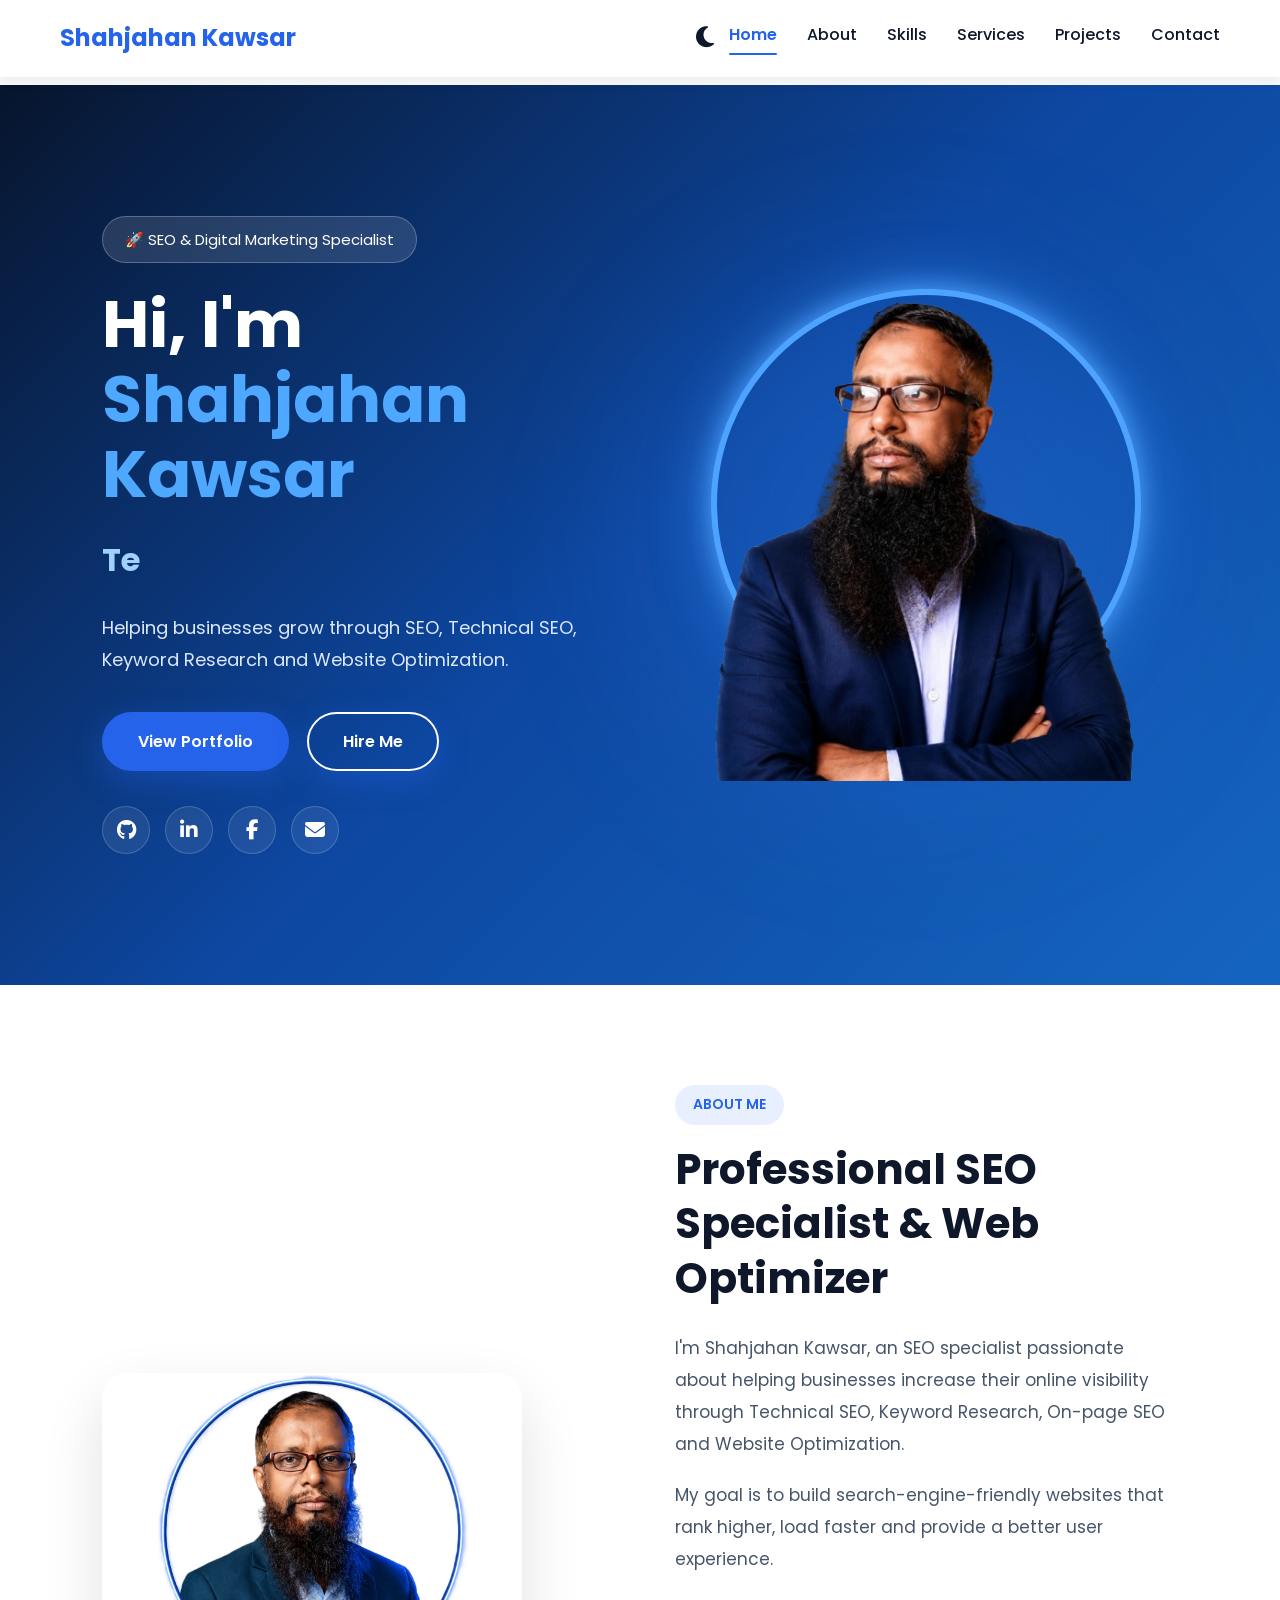
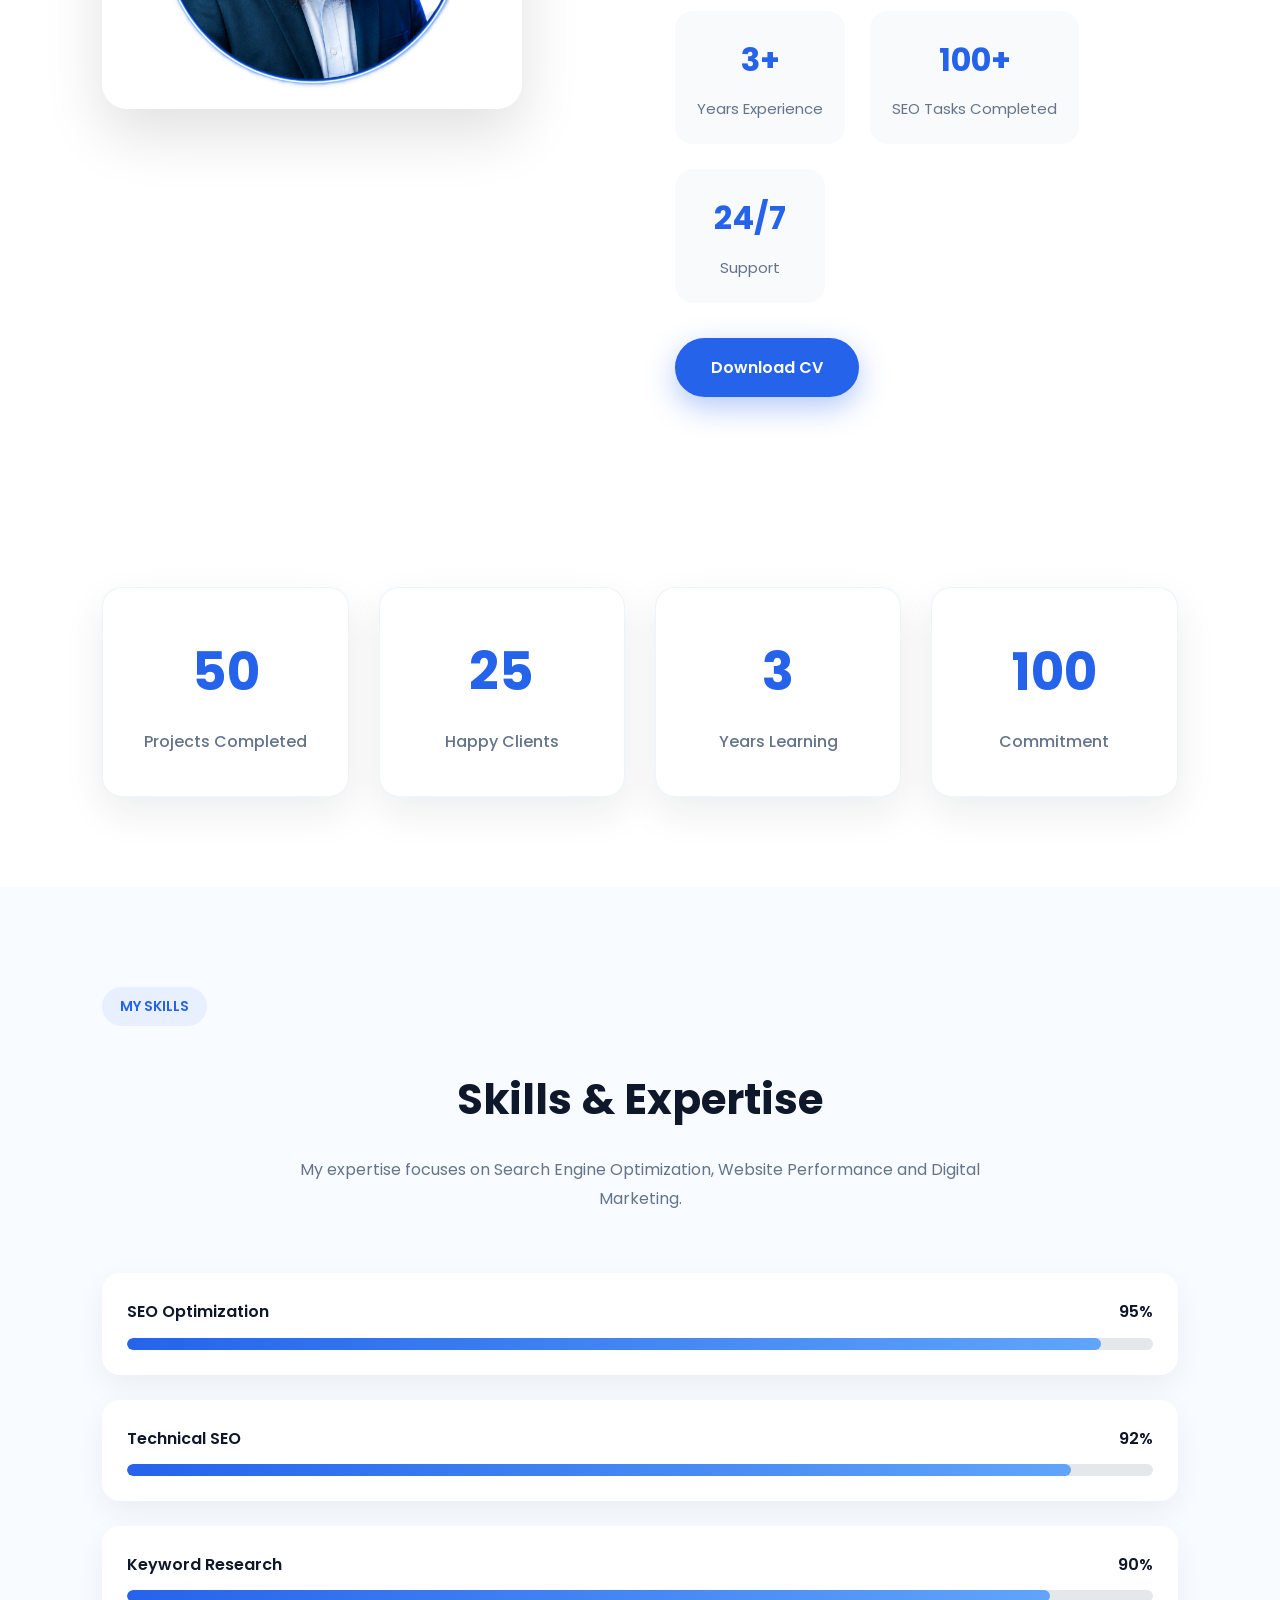
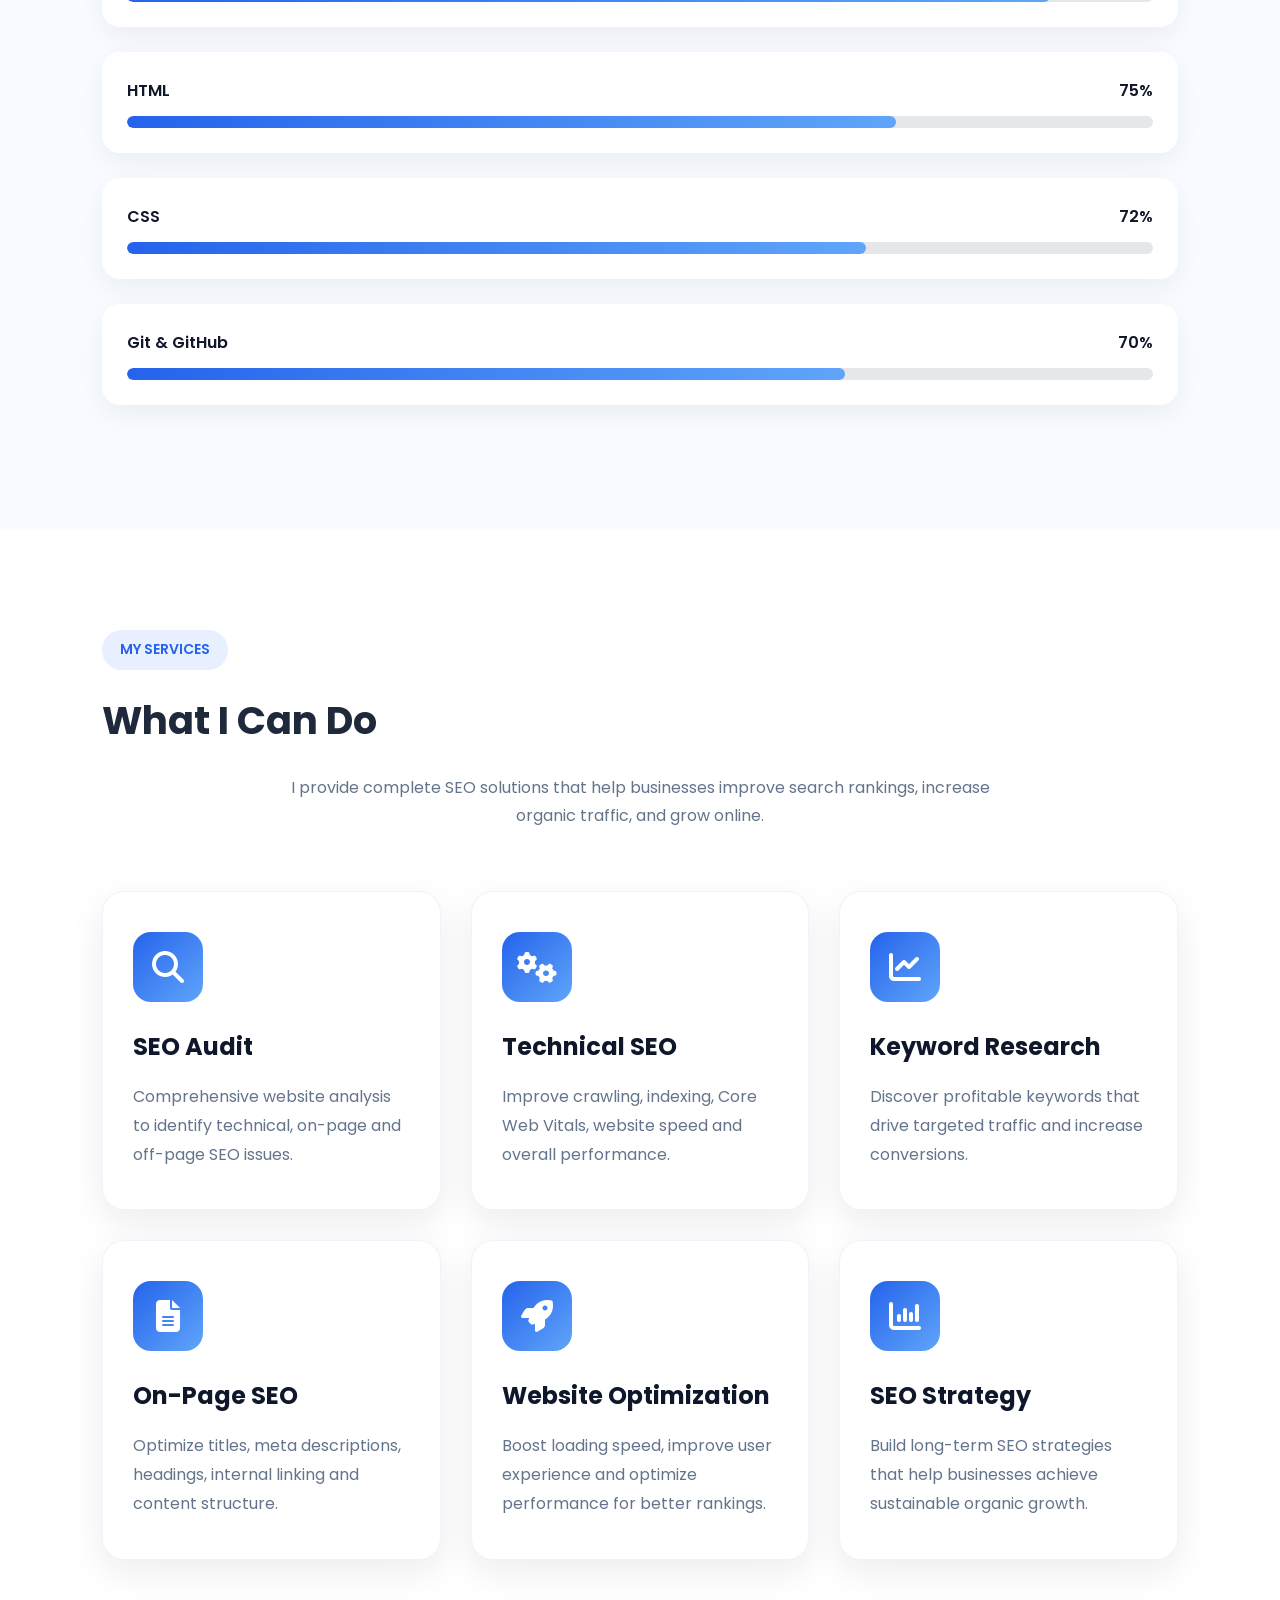
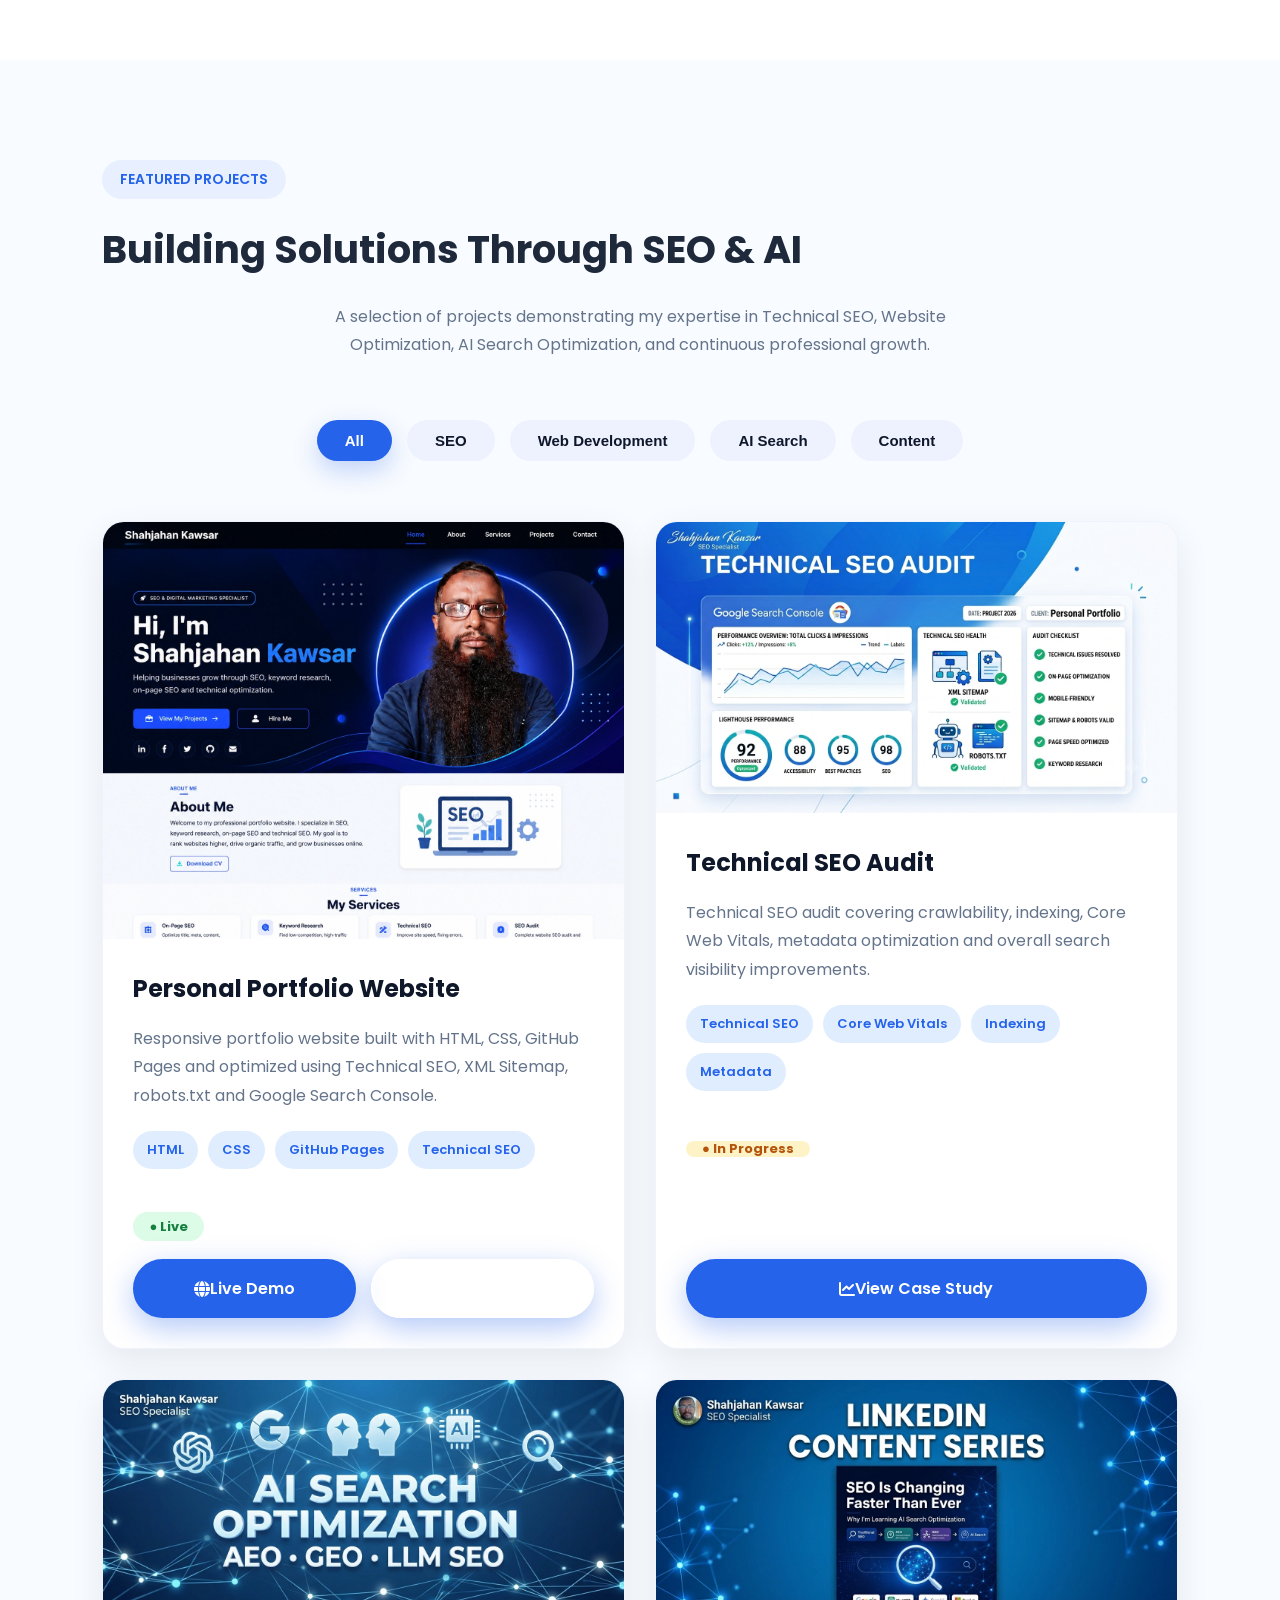
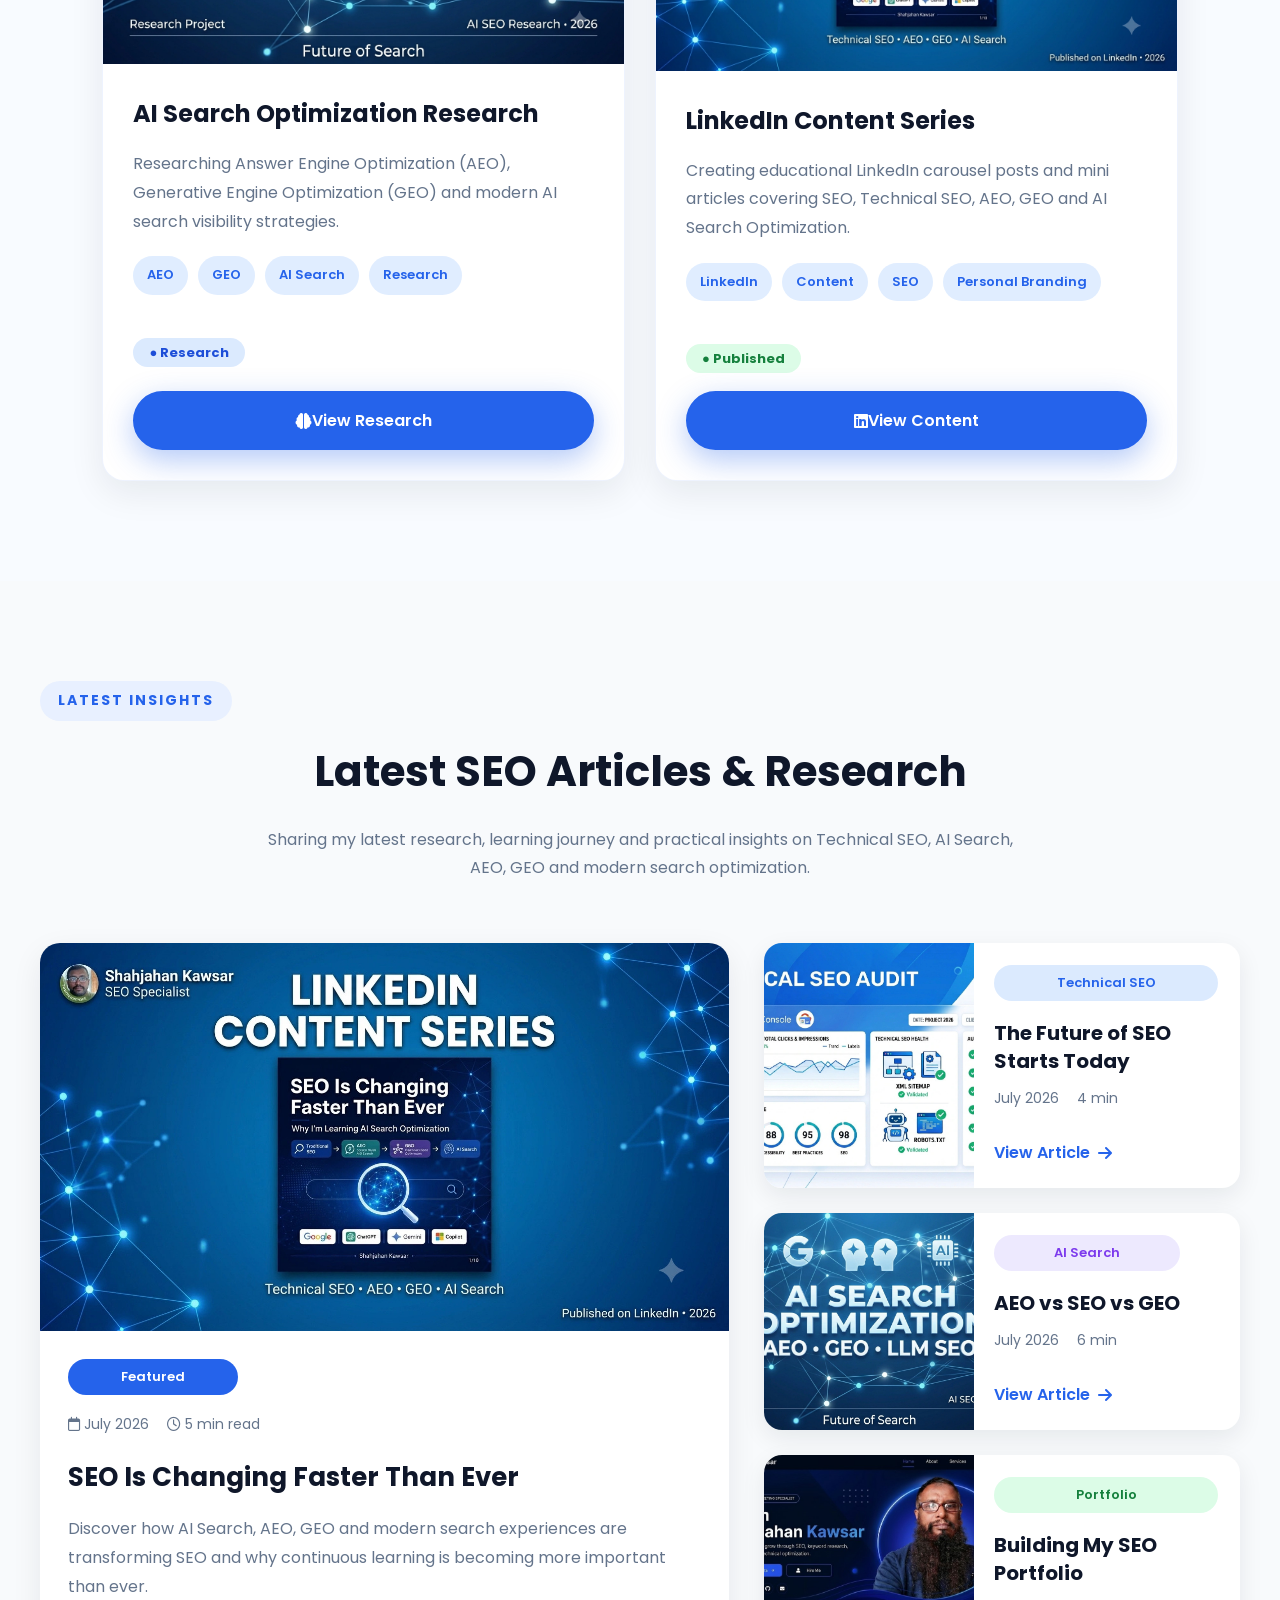
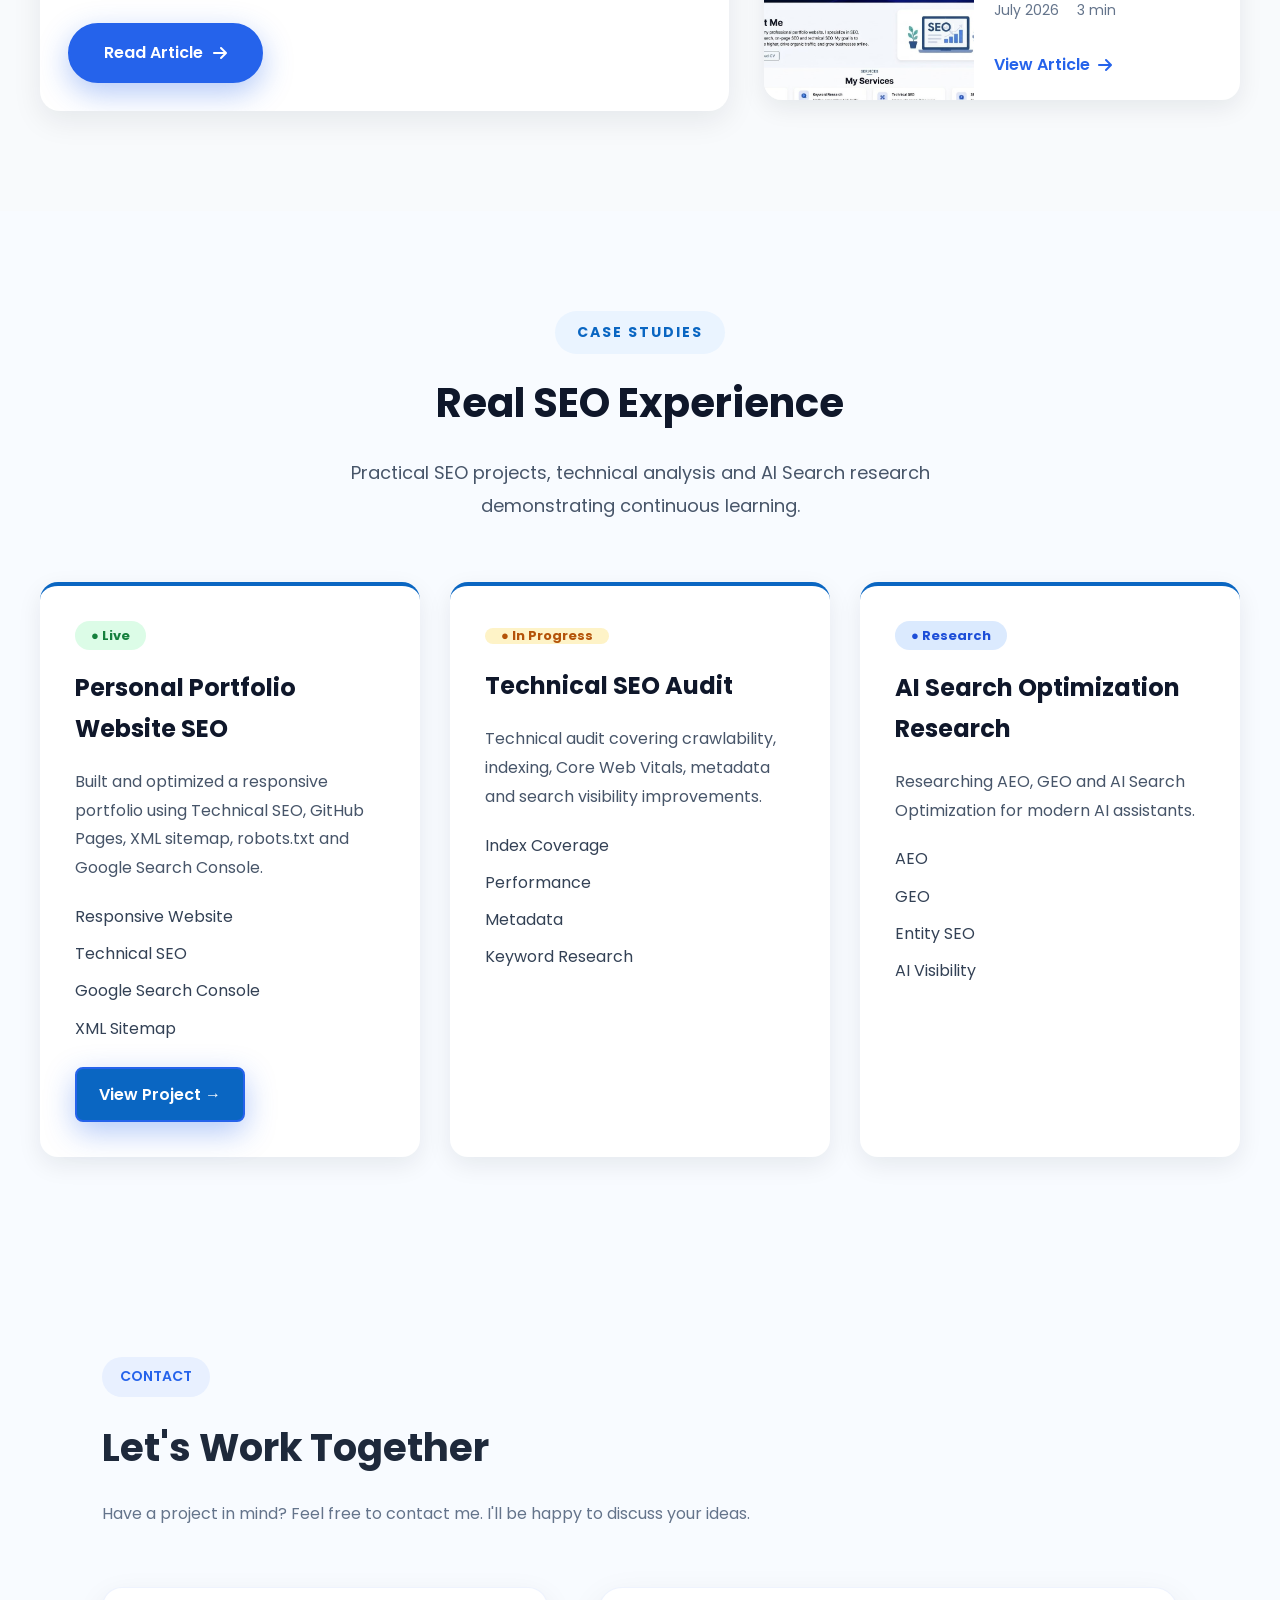
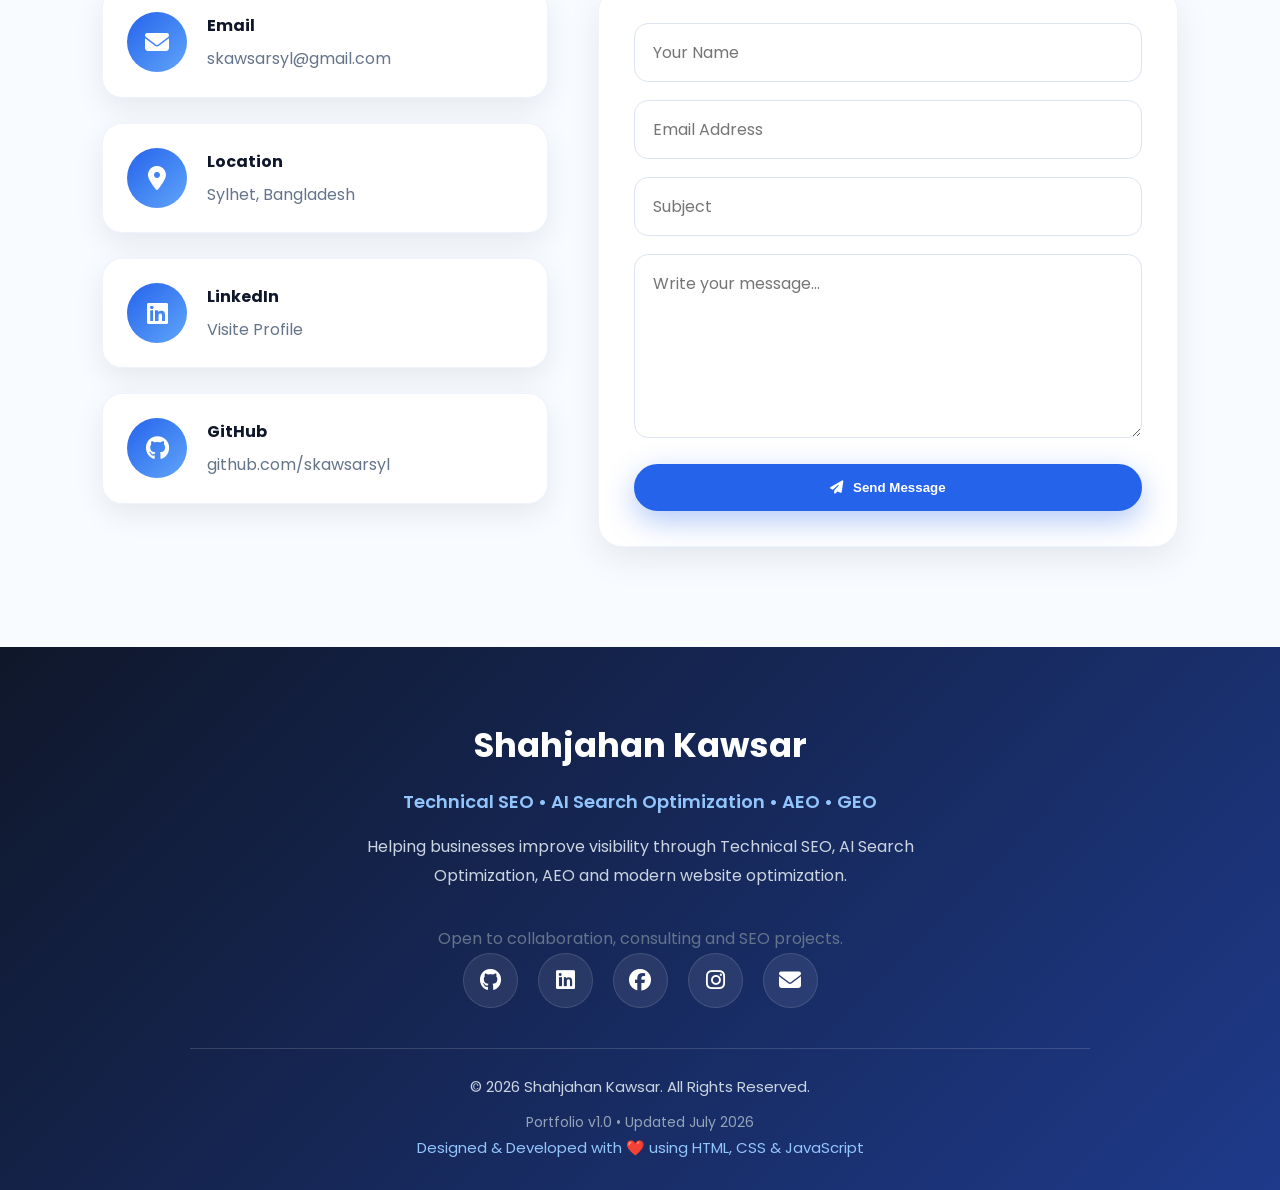
==== index.html @ b6506454 "Add ContactPoint to Organization Schema" ====
<!DOCTYPE html>
<html lang="en">

<head>

    <meta charset="UTF-8">

    <meta name="viewport" content="width=device-width, initial-scale=1.0">

    <title>Shahjahan Kawsar | SEO & Digital Marketing Specialist</title>

    <meta name="description"
         content="Official portfolio of Shahjahan Kawsar, Technical SEO & AI Search Optimization Specialist. Explore projects, SEO research, AEO, GEO, AI Search and digital marketing insights.">

    <meta name="keywords"
         content="Shahjahan Kawsar, Technical SEO, AI Search, AEO, GEO, LLM SEO, Website Optimization, Digital Marketing, SEO Portfolio">

    <meta name="author"
            content="Shahjahan Kawsar">

    <meta name="robots"
            content="index, follow">

    <meta name="language"
            content="English">

    <meta name="theme-color"
            content="#2563eb">

    <link rel="canonical"
          href="https://skawsarsyl.github.io/my-project/">

    <meta property="og:type"
           content="website">

    <meta property="og:url"
           content="https://skawsarsyl.github.io/my-project/">

    <meta property="og:title"
           content="Shahjahan Kawsar | Technical SEO & AI Search Optimization">

    <meta property="og:description"
          content="Technical SEO, AI Search Optimization, AEO, GEO and SEO Research Portfolio.">

    <meta property="og:image"
          content="https://skawsarsyl.github.io/my-project/images/og-image.jpg">

    <meta name="twitter:card"
          content="summary_large_image">

    <meta name="twitter:title"
          content="Shahjahan Kawsar | Technical SEO">

    <meta name="twitter:description"
          content="Technical SEO, AI Search Optimization, AEO and GEO Portfolio">

    <meta name="twitter:image"
          content="https://skawsarsyl.github.io/my-project/images/og-image.jpg">

    <link rel="stylesheet" href="style.css">

    <link rel="stylesheet"
     href=" https://cdnjs.cloudflare.com/ajax/libs/font-awesome/6.7.2/css/all.min.css">

    <!-- ===============================
      Person Schema
================================ -->
    <script type="application/ld+json">
      {
        "@context":"https://schema.org",
        "@type":"Person",
        "@id":"https://skawsarsyl.github.io/my-project/#person",
        "name": "Shahjahan Kawsar",
        "url": "https://skawsarsyl.github.io/my-project/",
        "image":{
        "@id":"https://skawsarsyl.github.io/my-project/#primaryimage"
},
        "jobTitle": "Technical SEO Specialist",
        "description": "Technical SEO Specialist helping businesses improve visibility through Technical SEO, AI Search Optimization, AEO, GEO and modern website optimization.",
        "email": "mailto:skawsarsyl@gmail.com",
        "sameAs": [
          "https://www.linkedin.com/in/shahjahan-kawsar",
          "https://github.com/skawsarsyl",
          "https://www.facebook.com/shahjahan.kawsar",
          "https://www.instagram.com/sajkawsar/"
        ],
        "knowsAbout": [
          "Technical SEO",
          "AI Search Optimization",
          "Answer Engine Optimization",
          "Generative Engine Optimization",
          "Website Optimization",
          "Search Engine Optimization",
          "Digital Marketing",
          "Schema Markup",
          "Core Web Vitals",
          "Google Search Console"
        ],

        "worksFor": {
        "@id": "https://skawsarsyl.github.io/my-project/#organization"
},
         "mainEntityOfPage":{
         "@id":"https://skawsarsyl.github.io/my-project/#profilepage"
}

}
</script>
<!-- ===============================
     Website Schema
================================ -->

<script type="application/ld+json">
{
        "@context":"https://schema.org",
        "@type":"WebSite",
        "@id":"https://skawsarsyl.github.io/my-project/#website",

        "name":"Shahjahan Kawsar",

        "alternateName":"Shahjahan Kawsar Portfolio",

        "url":"https://skawsarsyl.github.io/my-project/",

        "description":"Personal portfolio of Shahjahan Kawsar, Technical SEO Specialist sharing projects, SEO research, AI Search Optimization, AEO, GEO and Technical SEO insights.",

        "inLanguage":"en",

        "publisher":{
        "@id":"https://skawsarsyl.github.io/my-project/#organization"

  }
}
</script>
<!-- =====================================
     Organization Schema
===================================== -->

    <script type="application/ld+json">
{
        "@context":"https://schema.org",
        "@type":"Organization",

        "@id":"https://skawsarsyl.github.io/my-project/#organization",

        "name":"Shahjahan Kawsar",

        "url":"https://skawsarsyl.github.io/my-project/",
        "mainEntityOfPage":{
        "@id":"https://skawsarsyl.github.io/my-project/#webpage"
},

        "logo":{
        "@type":"ImageObject",
        "url":"https://skawsarsyl.github.io/my-project/images/og-image.jpg"
  },

        "image":{
        "@id":"https://skawsarsyl.github.io/my-project/#primaryimage"
},

        "description":"Technical SEO Specialist helping businesses improve visibility through Technical SEO, AI Search Optimization, AEO, GEO and modern website optimization.",

        "founder":{
        "@id":"https://skawsarsyl.github.io/my-project/#person"
},

        "email":"mailto:skawsarsyl@gmail.com",
        "contactPoint":[
      {
        "@type":"ContactPoint",

        "contactType":"Customer Support",

        "email":"skawsarsyl@gmail.com",

        "url":"https://skawsarsyl.github.io/my-project/#contact",

       "availableLanguage":[
            "English",
            "Bengali"
  ]
}
],

        "sameAs":[
               "https://www.linkedin.com/in/shahjahan-kawsar",
               "https://github.com/skawsarsyl",
               "https://www.facebook.com/shahjahan.kawsar",
               "https://www.instagram.com/sajkawsar/"
  ]
}
</script>

<!-- =====================================
     WebPage Schema
===================================== -->

<script type="application/ld+json">
{
        "@context":"https://schema.org",
        "@type":"WebPage",

        "@id":"https://skawsarsyl.github.io/my-project/#webpage",

        "url":"https://skawsarsyl.github.io/my-project/",

        "name":"Shahjahan Kawsar | Technical SEO Specialist",

        "headline":"Technical SEO Specialist | AI Search, AEO & GEO",

        "description":"Portfolio of Shahjahan Kawsar featuring Technical SEO projects, AI Search Optimization, AEO, GEO, SEO research and modern website optimization.",

        "isPartOf":{
        "@id":"https://skawsarsyl.github.io/my-project/#website"
  },

        "about":{
        "@id":"https://skawsarsyl.github.io/my-project/#organization"
  },
        "mainEntity":{
        "@id":"https://skawsarsyl.github.io/my-project/#person"
 },
        "primaryImageOfPage":{
        "@id":"https://skawsarsyl.github.io/my-project/#primaryimage"
 },


        "inLanguage":"en",

        "datePublished":"2026-07-20T10:00:00+06:00",
        "dateModified":"2026-07-23T22:30:00+06:00"
}
</script>

<!-- =====================================
     ProfilePage Schema
===================================== -->

<script type="application/ld+json">
{
        "@context":"https://schema.org",
        "@type":"ProfilePage",

        "@id":"https://skawsarsyl.github.io/my-project/#profilepage",

        "url":"https://skawsarsyl.github.io/my-project/",

        "name":"Shahjahan Kawsar | Technical SEO Specialist",

        "description":"Official professional profile of Shahjahan Kawsar, Technical SEO Specialist focusing on AI Search Optimization, AEO, GEO and modern website optimization.",

        "dateModified":"2026-07-23T22:30:00+06:00",

        "isPartOf":{
        "@id":"https://skawsarsyl.github.io/my-project/#website"
  },

        "about":{
        "@id":"https://skawsarsyl.github.io/my-project/#person"
  },

        "primaryImageOfPage":{
        "@id":"https://skawsarsyl.github.io/my-project/#primaryimage"
  },

        "inLanguage":"en"
}
</script>

  <!-- =====================================
     BreadcrumbList Schema
===================================== -->
<script type="application/ld+json">
{
        "@context":"https://schema.org",
        "@type":"BreadcrumbList",

        "@id":"https://skawsarsyl.github.io/my-project/#breadcrumb",

        "itemListElement":[
    {
        "@type":"ListItem",
        "position":1,
        "name":"Home",
        "item":"https://skawsarsyl.github.io/my-project/"
    }
  ]
}
</script>

    <!-- =====================================
     ImageObject Schema
===================================== -->
<script type="application/ld+json">
{
        "@context":"https://schema.org",
        "@type":"ImageObject",

        "@id":"https://skawsarsyl.github.io/my-project/#primaryimage",

        "url":"https://skawsarsyl.github.io/my-project/images/og-image.jpg",

        "contentUrl":"https://skawsarsyl.github.io/my-project/images/og-image.jpg",

        "name":"Shahjahan Kawsar - Technical SEO Portfolio Cover",

        "caption":"Technical SEO, AI Search Optimization, AEO and GEO Portfolio",

        "description":"Official portfolio cover image of Shahjahan Kawsar, Technical SEO Specialist.",

        "encodingFormat":"image/jpg",

        "width":1200,
        "height":630,

        "creator":{
        "@id":"https://skawsarsyl.github.io/my-project/#organization"
  },

        "copyrightNotice":"© Shahjahan Kawsar",

         "license":"https://skawsarsyl.github.io/my-project/"
}
</script>

</head>

<body>

    <!-- ================= NAVBAR ================= -->

    <header>

        <div id="progress-bar"></div>

        <nav class="navbar">

            <div class="logo">
                Shahjahan Kawsar

            </div>

            <button class="theme-toggle" aria-label="Toggle Theme">
                 <i class="fa-solid fa-moon"></i>
            </button>

            <button class="menu-toggle" aria-label="Toggle Menu">
                  <i class="fa-solid fa-bars"></i>
            </button>

            <ul class="nav-links">

                <li><a href="#home">Home</a></li>

                <li><a href="#about">About</a></li>

                <li><a href="#skills">Skills</a></li>

                <li><a href="#services">Services</a></li>

                <li><a href="#projects">Projects</a></li>

                <li><a href="#contact">Contact</a></li>

            </ul>

        </nav>

    </header>

    <!-- ================= HERO ================= -->

    <section class="hero reveal" id="home">

    <div class="container hero-container">

        <!-- Left Side -->

        <div class="hero-content">

            <span class="hero-badge">
                🚀 SEO & Digital Marketing Specialist
            </span>

            <h1>
                Hi, I'm
                <span>Shahjahan Kawsar</span>
            </h1>

            <h2>
                <span id="typing-text"></span>
            </h2>

            <p>
                Helping businesses grow through SEO, Technical SEO,
                Keyword Research and Website Optimization.
            </p>

            <div class="hero-buttons">

                <a href="#projects" class="btn">
                    View Portfolio
                </a>

                <a href="#contact" class="btn btn-outline">
                    Hire Me
                </a>

            </div>

            <div class="hero-social">

            <a href="https://github.com/skawsarsyl" target="_blank" aria-label="GitHub">
                   <i class="fab fa-github"></i>
            </a>

                 <a href="https://www.linkedin.com/in/shahjahan-kawsar" target="_blank" aria-label="LinkedIn">
                 <i class="fab fa-linkedin-in"></i>
            </a>

            <a href="https://www.facebook.com/shahjahan.kawsar/" target="_blank" aria-label="Facebook">
              <i class="fab fa-facebook-f"></i>
            </a>

            <a href="mailto:skawsarsyl@gmail.com" aria-label="Email">
            <i class="fas fa-envelope"></i>
            </a>

       </div>

        </div>

        <!-- Right Side -->

        <div class="hero-image">

            <div class="hero-circle"></div>

            <img src="images/profile.png"
                 alt="Shahjahan Kawsar">

        </div>

    </div>

</section>


<!-- ================= ABOUT ================= -->

<section id="about" class="about reveal">

    <div class="about-image">
        <img src="images/about.webp" alt="About Shahjahan Kawsar">
    </div>

    <div class="about-content">

        <span class="section-tag">ABOUT ME</span>

        <h2>Professional SEO Specialist & Web Optimizer</h2>

        <p>
            I'm Shahjahan Kawsar, an SEO specialist passionate about helping
            businesses increase their online visibility through Technical SEO,
            Keyword Research, On-page SEO and Website Optimization.
        </p>

        <p>
            My goal is to build search-engine-friendly websites that rank
            higher, load faster and provide a better user experience.
        </p>

        <div class="about-info">

            <div class="info-box">
                <h3>3+</h3>
                <span>Years Experience</span>
            </div>

            <div class="info-box">
                <h3>100+</h3>
                <span>SEO Tasks Completed</span>
            </div>

            <div class="info-box">
                <h3>24/7</h3>
                <span>Support</span>
            </div>

        </div>

        <a href="resume/Shahjahan_Kawsar_Resume_ATS_v1.0.pdf"
          class="btn"
          download>
          Download CV
        </a>

    </div>

</section>

<!-- ================= STATS ================= -->

<section class="stats reveal">

    <div class="container stats-container">

        <div class="stat-box">
            <h2 class="counter" data-target="50">0</h2>
            <p>Projects Completed</p>
        </div>

        <div class="stat-box">
            <h2 class="counter" data-target="25">0</h2>
            <p>Happy Clients</p>
        </div>

        <div class="stat-box">
            <h2 class="counter" data-target="3">0</h2>
            <p>Years Learning</p>
        </div>

        <div class="stat-box">
            <h2 class="counter" data-target="100">0</h2>
            <p>Commitment</p>
        </div>

    </div>

</section>

<!-- ================= SKILLS ================= -->

<section id="skills" class="skills reveal">

    <div class="container">

        <span class="section-tag">
            MY SKILLS
        </span>

        <h2>
            Skills & Expertise
        </h2>

        <p class="section-text">
            My expertise focuses on Search Engine Optimization,
            Website Performance and Digital Marketing.
        </p>

        <div class="skill">

            <div class="skill-title">
                <span>SEO Optimization</span>
                <span>95%</span>
            </div>

            <div class="progress">
                <div class="progress-bar seo"></div>
            </div>

        </div>

        <div class="skill">

            <div class="skill-title">
                <span>Technical SEO</span>
                <span>92%</span>
            </div>

            <div class="progress">
                <div class="progress-bar technical"></div>
            </div>

        </div>

        <div class="skill">

            <div class="skill-title">
                <span>Keyword Research</span>
                <span>90%</span>
            </div>

            <div class="progress">
                <div class="progress-bar keyword"></div>
            </div>

        </div>

        <div class="skill">

            <div class="skill-title">
                <span>HTML</span>
                <span>75%</span>
            </div>

            <div class="progress">
                <div class="progress-bar html"></div>
            </div>

        </div>

        <div class="skill">

            <div class="skill-title">
                <span>CSS</span>
                <span>72%</span>
            </div>

            <div class="progress">
                <div class="progress-bar css"></div>
            </div>

        </div>

        <div class="skill">

            <div class="skill-title">
                <span>Git & GitHub</span>
                <span>70%</span>
            </div>

            <div class="progress">
                <div class="progress-bar git"></div>
            </div>

        </div>

    </div>

</section>

<!-- ================= SERVICES ================= -->

<section class="services reveal" id="services">

    <div class="container">

        <span class="section-tag">MY SERVICES</span>

        <h2>What I Can Do</h2>

        <p class="section-text">
            I provide complete SEO solutions that help businesses improve
            search rankings, increase organic traffic, and grow online.
        </p>

        <div class="services-grid">

            <!-- Card 1 -->
            <div class="service-card">

                <div class="service-icon">
                   <i class="fa-solid fa-magnifying-glass"></i>
                </div>

                <h3>SEO Audit</h3>

                <p>
                    Comprehensive website analysis to identify technical,
                    on-page and off-page SEO issues.
                </p>

            </div>

            <!-- Card 2 -->

            <div class="service-card">

                <div class="service-icon">
                   <i class="fa-solid fa-gears"></i>
                </div>

                <h3>Technical SEO</h3>

                <p>
                    Improve crawling, indexing, Core Web Vitals,
                    website speed and overall performance.
                </p>

            </div>

            <!-- Card 3 -->

            <div class="service-card">

                <div class="service-icon">
                    <i class="fa-solid fa-chart-line"></i>
                </div>

                <h3>Keyword Research</h3>

                <p>
                    Discover profitable keywords that drive targeted
                    traffic and increase conversions.
                </p>

            </div>

            <!-- Card 4 -->

            <div class="service-card">

                <div class="service-icon">
                    <i class="fa-solid fa-file-lines"></i>
                </div>

                <h3>On-Page SEO</h3>

                <p>
                    Optimize titles, meta descriptions, headings,
                    internal linking and content structure.
                </p>

            </div>

            <!-- Card 5 -->

            <div class="service-card">

                <div class="service-icon">
                    <i class="fa-solid fa-rocket"></i>
                </div>

                <h3>Website Optimization</h3>

                <p>
                    Boost loading speed, improve user experience and
                    optimize performance for better rankings.
                </p>

            </div>

            <!-- Card 6 -->

            <div class="service-card">

                <div class="service-icon">
                    <i class="fa-solid fa-chart-column"></i>
                </div>

                <h3>SEO Strategy</h3>

                <p>
                    Build long-term SEO strategies that help businesses
                    achieve sustainable organic growth.
                </p>

            </div>

        </div>

    </div>

</section>

<!-- ================= PROJECTS ================= -->

<section class="projects reveal" id="projects">

    <div class="container">

        <span class="section-tag">FEATURED PROJECTS</span>

        <h2>Building Solutions Through SEO & AI</h2>

        <p class="section-text">
            A selection of projects demonstrating my expertise in Technical SEO,
            Website Optimization, AI Search Optimization, and continuous
            professional growth.
        </p>

        <!-- Project Filter -->

       <div class="project-filter">

    <button class="filter-btn active" data-filter="all">
        All
    </button>

    <button class="filter-btn" data-filter="seo">
        SEO
    </button>

    <button class="filter-btn" data-filter="web">
        Web Development
    </button>

    <button class="filter-btn" data-filter="ai">
        AI Search
    </button>

    <button class="filter-btn" data-filter="content">
        Content
    </button>

</div>

        <div class="projects-grid">

    <!-- ================= Project 1 ================= -->

    <article class="project-card" data-category="web">

        <div class="project-image">

            <img src="images/project-portfolio.webp"
                 alt="Personal Portfolio Website">

            <div class="project-overlay">

                <a href="https://skawsarsyl.github.io/my-project/"
                   target="_blank">

                    <i class="fa-solid fa-arrow-up-right-from-square"></i>
                    Live Preview

                </a>

            </div>

        </div>

        <div class="project-content">

            <h3>Personal Portfolio Website</h3>

            <p>
                Responsive portfolio website built with HTML, CSS, GitHub Pages
                and optimized using Technical SEO, XML Sitemap, robots.txt and
                Google Search Console.
            </p>

            <div class="project-tags">

                <span>HTML</span>
                <span>CSS</span>
                <span>GitHub Pages</span>
                <span>Technical SEO</span>

            </div>

            <div class="project-status">

                <span class="status live">● Live</span>

            </div>

            <div class="project-buttons">

                <a href="https://skawsarsyl.github.io/my-project/"
                   class="btn"
                   target="_blank">

                    <i class="fa-solid fa-globe"></i>
                    Live Demo

                </a>

                <a href="https://github.com/skawsarsyl/my-project"
                   class="btn btn-outline"
                   target="_blank">

                    <i class="fa-brands fa-github"></i>
                    Source Code

                </a>

            </div>

        </div>

    </article>


    <!-- ================= Project 2 ================= -->

    <article class="project-card" data-category="seo">

        <div class="project-image">

            <img src="images/project-seo-audit.webp"
                 alt="Technical SEO Audit">

        </div>

        <div class="project-content">

            <h3>Technical SEO Audit</h3>

            <p>
                Technical SEO audit covering crawlability, indexing,
                Core Web Vitals, metadata optimization and overall
                search visibility improvements.
            </p>

            <div class="project-tags">

                <span>Technical SEO</span>
                <span>Core Web Vitals</span>
                <span>Indexing</span>
                <span>Metadata</span>

            </div>

            <div class="project-status">

                <span class="status progress">● In Progress</span>

            </div>

            <div class="project-buttons">

                <a href="#case-studies"
                   class="btn">

                    <i class="fa-solid fa-chart-line"></i>
                    View Case Study

                </a>

            </div>

        </div>

    </article>


    <!-- ================= Project 3 ================= -->

    <article class="project-card" data-category="ai">

        <div class="project-image">

            <img src="images/project-ai-search.webp"
                 alt="AI Search Optimization">

        </div>

        <div class="project-content">

            <h3>AI Search Optimization Research</h3>

            <p>
                Researching Answer Engine Optimization (AEO),
                Generative Engine Optimization (GEO) and modern AI
                search visibility strategies.
            </p>

            <div class="project-tags">

                <span>AEO</span>
                <span>GEO</span>
                <span>AI Search</span>
                <span>Research</span>

            </div>

            <div class="project-status">

                <span class="status research">● Research</span>

            </div>

            <div class="project-buttons">

                <a href="#"
                   class="btn">

                    <i class="fa-solid fa-brain"></i>
                    View Research

                </a>

            </div>

        </div>

    </article>


    <!-- ================= Project 4 ================= -->

    <article class="project-card" data-category="content">

        <div class="project-image">

            <img src="images/project-linkedin.webp"
                 alt="LinkedIn Content Series">

        </div>

        <div class="project-content">

            <h3>LinkedIn Content Series</h3>

            <p>
                Creating educational LinkedIn carousel posts and mini
                articles covering SEO, Technical SEO, AEO, GEO and
                AI Search Optimization.
            </p>

            <div class="project-tags">

                <span>LinkedIn</span>
                <span>Content</span>
                <span>SEO</span>
                <span>Personal Branding</span>

            </div>

            <div class="project-status">

                <span class="status live">● Published</span>

            </div>

            <div class="project-buttons">

                <a href="#"
                   class="btn">

                    <i class="fa-brands fa-linkedin"></i>
                    View Content

                </a>

            </div>

        </div>

    </article>

</div>

    </div>

</section>

<!-- ================= LATEST INSIGHTS ================= -->

<section class="latest-insights reveal" id="insights">

    <div class="container">

        <span class="section-tag">LATEST INSIGHTS</span>

        <h2>Latest SEO Articles & Research</h2>

        <p class="section-text">
            Sharing my latest research, learning journey and practical insights on
            Technical SEO, AI Search, AEO, GEO and modern search optimization.
        </p>

        <div class="insights-grid">

            <!-- ================= FEATURED ARTICLE ================= -->

            <article class="featured-article">

                <div class="featured-image">

                    <img src="images/project-linkedin.jpg"
                         alt="LinkedIn Content Series">

                </div>

                <div class="featured-content">

                    <span class="article-badge featured">
                        Featured
                    </span>

                    <div class="article-meta">

                        <span>
                            <i class="fa-regular fa-calendar"></i>
                            July 2026
                        </span>

                        <span>
                            <i class="fa-regular fa-clock"></i>
                            5 min read
                        </span>

                    </div>

                    <h3>SEO Is Changing Faster Than Ever</h3>

                    <p>
                        Discover how AI Search, AEO, GEO and modern search
                        experiences are transforming SEO and why continuous
                        learning is becoming more important than ever.
                    </p>

                    <a href="https://www.linkedin.com/feed/update/urn:li:ugcPost:7483630165579808768/" target="_blank"
                        rel="noopener noreferrer" class="btn article-btn">

                        Read Article

                        <i class="fa-solid fa-arrow-right"></i>

                    </a>

                </div>

            </article>

            <!-- ================= RIGHT ARTICLES ================= -->

            <div class="article-column">

                <!-- Article -->

                <article class="article-card">

                    <div class="article-thumb">

                        <img src="images/project-seo-audit.jpg"
                             alt="Technical SEO Audit">

                    </div>

                    <div class="article-info">

                        <span class="article-badge seo">

                            Technical SEO

                        </span>

                        <h4>

                            The Future of SEO Starts Today

                        </h4>

                        <div class="article-meta">

                            <span>July 2026</span>

                            <span>4 min</span>

                        </div>

                        <a href="#" class="article-link">
                        View Article
                            <i class="fa-solid fa-arrow-right"></i>
                        </a>

                    </div>

                </article>

                <!-- Article -->

                <article class="article-card">

                    <div class="article-thumb">

                        <img src="images/project-ai-search.jpg"
                             alt="AI Search">

                    </div>

                    <div class="article-info">

                        <span class="article-badge ai">

                            AI Search

                        </span>

                        <h4>

                            AEO vs SEO vs GEO

                        </h4>

                        <div class="article-meta">

                            <span>July 2026</span>

                            <span>6 min</span>

                        </div>

                        <a href="#" class="article-link">
                           View Article
                            <i class="fa-solid fa-arrow-right"></i>
                        </a>

                    </div>

                </article>

                <!-- Article -->

                <article class="article-card">

                    <div class="article-thumb">

                        <img src="images/project-portfolio.jpg"
                             alt="Portfolio">

                    </div>

                    <div class="article-info">

                        <span class="article-badge portfolio">

                            Portfolio

                        </span>

                        <h4>

                            Building My SEO Portfolio

                        </h4>

                        <div class="article-meta">

                            <span>July 2026</span>

                            <span>3 min</span>

                        </div>

                        <a href="https://skawsarsyl.github.io/my-project/" target="_blank"
                            rel="noopener noreferrer" class="article-link">
                            View Article
                            <i class="fa-solid fa-arrow-right"></i>
                        </a>

                    </div>

                </article>

            </div>

        </div>

    </div>

</section>

<!-- ================= END LATEST INSIGHTS ================= -->

<!-- ================= CASE STUDIES ================= -->

    <section class="case-studies reveal" id="case-studies">
          <div class="container">
              <span class="section-tag">CASE STUDIES</span>
                <h2>Real SEO Experience</h2>
     <p class="section-text">Practical SEO projects, technical analysis and AI Search research demonstrating continuous learning.</p>
         <div class="case-grid">
             <article class="case-card">
            <span class="status live">● Live</span>
              <h3>Personal Portfolio Website SEO</h3>
     <p>Built and optimized a responsive portfolio using Technical SEO, GitHub Pages, XML sitemap, robots.txt and Google Search Console.</p>
            <ul><li>Responsive Website</li>
                <li>Technical SEO</li>
                <li>Google Search Console</li>
                <li>XML Sitemap</li></ul>
             <a href="https://skawsarsyl.github.io/my-project/" class="btn" target="_blank">View Project →</a>
            </article>
            <article class="case-card">
           <span class="status progress">● In Progress</span>
             <h3>Technical SEO Audit</h3>
        <p>Technical audit covering crawlability, indexing, Core Web Vitals, metadata and search visibility improvements.</p>
         <ul><li>Index Coverage</li>
             <li>Performance</li>
             <li>Metadata</li>
             <li>Keyword Research</li></ul>
        </article>
        <article class="case-card">
          <span class="status research">● Research</span>
         <h3>AI Search Optimization Research</h3>
      <p>Researching AEO, GEO and AI Search Optimization for modern AI assistants.</p>
        <ul><li>AEO</li>
            <li>GEO</li>
            <li>Entity SEO</li>
            <li>AI Visibility</li></ul>
        </article>
      </div>
    </div>
</section>

<!-- ================= CONTACT ================= -->

<section class="contact reveal" id="contact">

    <div class="container">

        <span class="section-tag">CONTACT</span>

        <h2 class="section-title">
            Let's Work Together
        </h2>

        <p class="section-subtitle">
            Have a project in mind? Feel free to contact me. I'll be happy to discuss your ideas.
        </p>

        <div class="contact-wrapper">

            <!-- Contact Info -->

            <div class="contact-info">

                <div class="info-card">
                    <i class="fa-solid fa-envelope"></i>

                    <div>
                        <h4>Email</h4>
                        <a href="mailto:skawsarsyl@gmail.com">
                            skawsarsyl@gmail.com
                        </a>
                    </div>
                </div>

                <div class="info-card">
                    <i class="fa-solid fa-location-dot"></i>

                    <div>
                        <h4>Location</h4>
                        <p>Sylhet, Bangladesh</p>
                    </div>
                </div>

                <div class="info-card">
                    <i class="fa-brands fa-linkedin"></i>

                    <div>
                        <h4>LinkedIn</h4>
                        <a href="https://www.linkedin.com/in/your-profile/"
                           target="_blank">
                         Visite Profile
                        </a>
                        
                    </div>
                </div>

                <div class="info-card">
                    <i class="fa-brands fa-github"></i>

                    <div>
                        <h4>GitHub</h4>
                        <a href="https://github.com/skawsarsyl"
                           target="_blank">
                            github.com/skawsarsyl
                        </a>
                    </div>
                </div>

            </div>

            <!-- Contact Form -->

            <form class="contact-form">

                <label>
                    <input
                        type="text"
                        placeholder="Your Name"
                        required>
                </label>

                <label>
                    <input
                        type="email"
                        placeholder="Email Address"
                        required>
                </label>

                <label>
                    <input
                        type="text"
                        placeholder="Subject"
                        required>
                </label>

                <label>
<textarea
    rows="6"
    placeholder="Write your message..."
    required></textarea></label>

                <button type="submit" class="btn">
                    <i class="fa-solid fa-paper-plane"></i>
                    Send Message
                </button>

            </form>

        </div>

    </div>

</section>

<!-- ================= FOOTER ================= -->


 <footer id="footer">


    <div class="container">

        <h2>Shahjahan Kawsar</h2>

        <p class="footer-tagline">
           Technical SEO • AI Search Optimization • AEO • GEO
        </p>

        <p class="footer-text">
            Helping businesses improve visibility through Technical SEO,
            AI Search Optimization, AEO and modern website optimization.
        </p>

         <p class="footer-cta">
            Open to collaboration, consulting and SEO projects.
         </p>

        <div class="footer-social">

    <a href="https://github.com/skawsarsyl"
       target="_blank"
        rel="noopener noreferrer"
       aria-label="GitHub">
        <i class="fa-brands fa-github"></i>
    </a>

    <a href="https://www.linkedin.com/in/shahjahan-kawsar"
       target="_blank"
       rel="noopener noreferrer"
       aria-label="LinkedIn">
        <i class="fa-brands fa-linkedin"></i>
    </a>

    <a href="https://www.facebook.com/shahjahan.kawsar"
       target="_blank"
        rel="noopener noreferrer"
       aria-label="Facebook">
        <i class="fa-brands fa-facebook"></i>
    </a>

    <a href="https://www.instagram.com/sajkawsar/"
       target="_blank"
        rel="noopener noreferrer"
       aria-label="Instagram">
        <i class="fa-brands fa-instagram"></i>
    </a>

    <a href="mailto:skawsarsyl@gmail.com"
       aria-label="Email">
        <i class="fa-solid fa-envelope"></i>
    </a>

   </div>

        <hr>

            <p class="copyright">
                 © 2026 Shahjahan Kawsar.
                 All Rights Reserved.
            </p>
        <p class="footer-version">
             Portfolio v1.0 • Updated July 2026
        </p>

            <p class="developer-credit">
                  Designed & Developed with ❤️
                  using HTML, CSS & JavaScript
            </p>

    </div>

</footer>

    <!-- Back To Top Button -->

     <button id="backToTop" aria-label="Back to Top">
           <i class="fa-solid fa-arrow-up"></i>
     </button>

      <script src="script.js"></script>

</body>

</html>
---- style.css ----
/* ==========================================
   SHAHJAHAN KAWSAR PORTFOLIO
   Version 2.0
========================================== */

/* Google Font */

@import url('https://fonts.googleapis.com/css2?family=Poppins:wght@300;400;500;600;700;800&display=swap');


/* ==========================================
   RESET
========================================== */

*{
    margin:0;
    padding:0;
    box-sizing:border-box;
}

html{
    scroll-behavior:smooth;
}

body{

    font-family:'Poppins',sans-serif;
    background:#f8fafc;
    color:#1e293b;
    line-height:1.7;
    overflow-x:hidden;

}

/* ==========================================
   ROOT COLORS
========================================== */
:root{

    --primary:#2563eb;
    --secondary:#1d4ed8;
    --dark:#0f172a;
    --light:#ffffff;
    --gray:#64748b;
    --bg:#f8fafc;
    --shadow:0 15px 35px rgba(0,0,0,.08);
    --radius:16px;

}

/* ==========================================
   GLOBAL
========================================== */

  img{

    max-width:100%;
    display:block;

}

  a{
    text-decoration:none;
}
  ul{
    list-style:none;
}

  section{
    padding:100px 8%;
}

.container{

    width:min(1200px,100%);
    margin:auto;

}

  h1{
    font-size:3.8rem;
    line-height:1.2;

}

  h2{
    font-size:2.4rem;
    margin-bottom:20px;

}

  h3{
    font-size:1.4rem;

}

  p{
    color:var(--gray);

}

/* ==========================================
   HEADER & NAVBAR
========================================== */

header{
    position:fixed;
    top:0;
    left:0;
    width:100%;
    background:rgba(255,255,255,0.95);
    backdrop-filter:blur(10px);
    box-shadow:0 2px 15px rgba(0,0,0,.08);
    z-index:1000;
}

.navbar{
    max-width:1200px;
    margin:auto;
    display:flex;
    justify-content:space-between;
    align-items:center;
    padding:18px 20px;
}

.logo{
    font-size:1.5rem;
    font-weight:700;
    color:var(--primary);
}

.nav-links{
    display:flex;
    gap:30px;
}

.nav-links a{
    color: var(--dark);
    font-weight: 500;
    transition: .3s;
}

.nav-links a:hover{
    color: var(--primary);
}

.nav-links a.active{
    color: var(--primary);
    font-weight: 600;
}

.nav-links a.active::after{
    content: "";
    display: block;
    width: 100%;
    height: 2px;
    background: var(--primary);
    margin-top: 5px;
    border-radius: 2px;
}


/* Space for fixed navbar */
body{
    padding-top:85px;
}

/* ==========================================
   HAMBURGER MENU BUTTON
========================================== */

.menu-toggle{
    display: none;
    background: transparent;
    border: none;
    font-size: 28px;
    color: var(--dark);
    cursor: pointer;
    transition: .3s ease;
}

.menu-toggle:hover{
    color: var(--primary);
}

/* ==========================================
   THEME TOGGLE BUTTON
========================================== */

.theme-toggle{

    background: transparent;
    border: none;
    font-size: 24px;
    color: var(--dark);
    cursor: pointer;
    transition: .3s ease;
    margin-left: auto;
    margin-right: 15px;

}

.theme-toggle:hover{

    color: var(--primary);
    transform: rotate(20deg);

}

/* ==========================================
   MOBILE NAVBAR
========================================== */

@media (max-width:768px){

.navbar{
        position: relative;
        padding: 18px 20px;
}

.menu-toggle{
        display: block;
}

.theme-toggle{
    margin-left: 0;
}
.nav-links{

        position: absolute;
        top: 100%;
        left: 0;
        width: 100%;
        background: #ffffff;
        flex-direction: column;
        align-items: center;
        gap: 20px;
        padding: 25px 0;
        box-shadow: 0 10px 30px rgba(0,0,0,.08);
        display: none;
}

    .nav-links.active{
        display: flex;
}

}

/*==========================
 HERO SECTION
==========================*/

.hero{
    min-height:100vh;
    display:flex;
    align-items:center;
    background:linear-gradient(135deg,#07152d,#0d47a1,#1565c0);
    color:#fff;
    overflow:hidden;
}

.hero-container{
    display:flex;
    justify-content:space-between;
    align-items:center;
    gap:70px;
    flex-wrap:wrap;
}

.hero-content{
    flex:1;
}

.hero-badge{
    display:inline-block;
    padding:10px 22px;
    background:rgba(255,255,255,.12);
    border:1px solid rgba(255,255,255,.25);
    border-radius:40px;
    margin-bottom:25px;
    backdrop-filter:blur(8px);
    font-size:15px;
}

.hero h1{
    font-size:65px;
    line-height:1.15;
    margin-bottom:20px;
}

.hero h1 span{
    color:#4ea8ff;
}

.hero h2{
    color:#9fd0ff;
    font-size:32px;
    min-height:45px;
    margin-bottom:25px;
}

.hero p{
    max-width:620px;
    line-height:1.8;
    color:#dbe8ff;
    font-size:18px;
    margin-bottom:35px;
}

.hero-buttons{
    display:flex;
    gap:18px;
    flex-wrap:wrap;
}

.hero-image{
    flex:1;
    display:flex;
    justify-content:center;
    position:relative;
}



.hero-circle{
    position:absolute;
    width:430px;
    height:430px;
    border-radius:50%;
    border:6px solid #4ea8ff;
    animation:rotateCircle 12s linear infinite;
}

.hero-image img{
    width:100%;
    max-width:430px;
    height:auto;
    display:block;
    position:relative;
    z-index:2;
}

.hero-image::before{
    content:"";
    position:absolute;
    width:420px;
    height:420px;
    border-radius:50%;
    border:4px solid #4da3ff;
    box-shadow:
        0 0 25px #4da3ff,
        0 0 60px rgba(77,163,255,.5);
    z-index:1;
}

.hero::after{
    content:"";
    position:absolute;
    right:10%;
    top:50%;
    transform:translateY(-50%);
    width:500px;
    height:500px;
    background:rgba(58,134,255,.18);
    border-radius:50%;
    filter:blur(80px);
    z-index:0;
}

@keyframes floatImage{

0%{transform:translateY(0);}
50%{transform:translateY(-18px);}
100%{transform:translateY(0);}

}

@keyframes rotateCircle{

0%{transform:rotate(0deg);}
100%{transform:rotate(360deg);}

}

/* Responsive */

@media(max-width:900px){

.hero-container{

flex-direction:column-reverse;
text-align:center;

}

.hero-buttons{

justify-content:center;

}

.hero h1{

font-size:48px;

}

.hero-image img{

width:280px;

}

.hero-circle{

width:320px;
height:320px;

}

}
.hero-social{
    display:flex;
    gap:15px;
    margin-top:35px;
}

.hero-social a{
    width:48px;
    height:48px;

    display:flex;
    justify-content:center;
    align-items:center;

    border-radius:50%;

    background:rgba(255,255,255,.08);

    border:1px solid rgba(255,255,255,.18);

    color:#ffffff;

    text-decoration:none;

    font-size:20px;

    transition:.35s ease;
}

.hero-social a:hover{

    background:#2563eb;

    transform:translateY(-6px);

    box-shadow:0 0 18px rgba(37,99,235,.6);

}

/* ==========================
   BUTTONS
========================== */

.btn{
    display:inline-flex;
    align-items:center;
    justify-content:center;

    padding:14px 34px;

    border-radius:50px;

    font-weight:600;

    transition:.35s ease;

    background:#2563eb;

    color:#fff;

    border:2px solid #2563eb;

    box-shadow:0 10px 30px rgba(37,99,235,.35);
}

.btn:hover{

    transform:translateY(-5px);

    background:#1d4ed8;

}

.btn-outline{

    background:transparent;

    color:#fff;

    border:2px solid #fff;

}

.btn-outline:hover{

    background:#fff;

    color:#2563eb;

}

/* ================= ABOUT ================= */

.about{

    display:flex;
    align-items:center;
    justify-content:space-between;
    gap:70px;

    padding:100px 8%;

    background:#ffffff;

    flex-wrap:wrap;

}

.about-image{

    flex:1;

    text-align:center;

}

.about-image img{

    width:100%;
    max-width:420px;

    border-radius:25px;

    box-shadow:0 25px 60px rgba(0,0,0,.12);

}

.about-content{

    flex:1;

}

.section-tag{

    display:inline-block;

    padding:8px 18px;

    border-radius:30px;

    background:#e8f0ff;

    color:#2563eb;

    font-size:14px;

    font-weight:600;

    margin-bottom:18px;

}

.about-content h2{

    font-size:42px;

    color:#0f172a;

    margin-bottom:25px;

    line-height:1.3;

}

.about-content p{

    font-size:17px;

    line-height:1.9;

    color:#475569;

    margin-bottom:18px;

}

.about-info{

    display:flex;

    gap:25px;

    flex-wrap:wrap;

    margin:35px 0;

}

.info-box{

    background:#f8fafc;

    padding:22px;

    border-radius:18px;

    min-width:150px;

    text-align:center;

    transition:.35s;

}

.info-box:hover{

    transform:translateY(-8px);

    box-shadow:0 20px 40px rgba(37,99,235,.12);

}

.info-box h3{

    color:#2563eb;

    font-size:32px;

    margin-bottom:8px;

}

.info-box span{

    color:#64748b;

    font-size:15px;

}

@media(max-width:900px){

.about{

    flex-direction:column;

    text-align:center;

}

.about-content h2{

    font-size:34px;

}

.about-info{

    justify-content:center;

}

}

/* ==========================================
   SKILLS SECTION
========================================== */

.skills{
    padding:100px 8%;
    background:#f8fbff;
}

.skills .container{
    max-width:1100px;
    margin:auto;
}

.skills h2{
    text-align:center;
    font-size:42px;
    color:#0f172a;
    margin:20px 0;
}

.section-text{
    text-align:center;
    max-width:700px;
    margin:0 auto 60px;
    color:#64748b;
    line-height:1.8;
}

.skill{
    background:#ffffff;
    padding:25px;
    border-radius:18px;
    margin-bottom:25px;
    box-shadow:0 10px 30px rgba(15,23,42,.06);
    transition:.35s ease;
}

.skill:hover{
    transform:translateY(-6px);
    box-shadow:0 18px 45px rgba(37,99,235,.15);
}

.skill-title{
    display:flex;
    justify-content:space-between;
    align-items:center;
    margin-bottom:12px;
    font-weight:600;
    color:#0f172a;
}

.progress{
    width:100%;
    height:12px;
    background:#e5e7eb;
    border-radius:30px;
    overflow:hidden;
}

.progress-bar{
    height:100%;
    width:0;
    border-radius:30px;
    background:linear-gradient(90deg,#2563eb,#60a5fa);
   transition: width 1.8s ease;
}

/* Skill Widths */

.progress-bar.seo{
    --target-width:95%;
}

.progress-bar.technical{
    --target-width:92%;
}

.progress-bar.keyword{
    --target-width:90%;
}

.progress-bar.html{
    --target-width:75%;
}

.progress-bar.css{
    --target-width:72%;
}

.progress-bar.git{
    --target-width:70%;
}

/* Responsive */

@media (max-width:768px){

    .skills{
        padding:80px 6%;
    }

    .skills h2{
        font-size:34px;
    }

    .skill{
        padding:20px;
    }

}


/* ==========================================
   SERVICES SECTION
========================================== */

.services{
    padding:100px 8%;
    background:#ffffff;
}

.services .container{
    max-width:1200px;
    margin:auto;
}

.services-grid{
    display:grid;
    grid-template-columns:repeat(auto-fit,minmax(300px,1fr));
    gap:30px;
    margin-top:60px;
}

.service-card{
    background:#fff;
    border-radius:22px;
    padding:40px 30px;
    box-shadow:0 12px 35px rgba(15,23,42,.08);
    transition:.35s ease;
    border:1px solid rgba(37,99,235,.08);
    position:relative;
    overflow:hidden;
}

.service-card::before{
    content:"";
    position:absolute;
    top:0;
    left:-100%;
    width:100%;
    height:4px;
    background:linear-gradient(90deg,#2563eb,#60a5fa);
    transition:.4s;
}

.service-card:hover::before{
    left:0;
}

.service-card:hover{
    transform:translateY(-10px);
    box-shadow:0 20px 45px rgba(37,99,235,.18);
}

.service-icon{
    width:70px;
    height:70px;
    display:flex;
    align-items:center;
    justify-content:center;
    font-size:32px;
    border-radius:18px;
    background:linear-gradient(135deg,#2563eb,#60a5fa);
    color:#fff;
    margin-bottom:25px;
}

.service-card h3{
    font-size:24px;
    color:#0f172a;
    margin-bottom:15px;
}

.service-card p{
    color:#64748b;
    line-height:1.8;
}

/* Responsive */

@media(max-width:768px){

    .services{
        padding:80px 6%;
    }

    .services-grid{
        grid-template-columns:1fr;
    }

}

/* ==========================================
   PROJECTS SECTION
========================================== */

.projects{
    padding:100px 8%;
    background:#f8fbff;
}

.projects .container{
    max-width:1200px;
    margin:auto;
}
.project-status{
    margin-top:18px;
    margin-bottom:18px;
}

.projects-grid{
    display:grid;
    grid-template-columns:repeat(auto-fit,minmax(340px,1fr));
    gap:30px;
    margin-top:60px;
    align-items:stretch;

}

.project-card{
    background:#fff;
    border-radius:22px;
    overflow:hidden;
    box-shadow:0 12px 35px rgba(15,23,42,.08);
    border:1px solid rgba(37,99,235,.08);
    cursor:pointer;
    display:flex;
    flex-direction:column;
     height:100%;
    transition:
        opacity .35s ease,
        transform .35s ease,
        box-shadow .35s ease;
}

.project-card:hover{
    transform:translateY(-8px);
    box-shadow:0 18px 40px rgba(15,23,42,.15);

}

.project-image img{
    width:100%;
    height:100%;
    object-fit:cover;
    transition:transform .5s ease;
}

.project-overlay{
    position:absolute;
    inset:0;
    background:rgba(15,23,42,.65);
    display:flex;
    justify-content:center;
    align-items:center;
    opacity:0;
    visibility:hidden;
    pointer-events:none;
    transition:.35s ease;
}


.project-card:hover .project-overlay{
    opacity:1;

}

.project-overlay a{
    background:#2563eb;
    color:#fff;
    text-decoration:none;
    padding:12px 24px;
    border-radius:30px;
    font-weight:600;
    transition:.3s;
}

.project-overlay a:hover{
    background:#1d4ed8;
    transform:translateY(-3px);
}

.project-card:hover .project-image img{
    transform:scale(1.08);
}

.project-content{
    padding:30px;
    display:flex;
    flex-direction:column;
    flex:1;
}

.project-content h3{
    font-size:24px;
    margin-bottom:15px;
    color:#0f172a;
}

.project-content p{
    color:#64748b;
    line-height:1.8;
    margin-bottom:20px;
}

.project-tags{
    display:flex;
    flex-wrap:wrap;
    gap:10px;
    margin-bottom:25px;
}

.project-tags span{
    background:#e0edff;
    color:#2563eb;
    padding:8px 14px;
    border-radius:30px;
    font-size:13px;
    font-weight:600;
}

.project-buttons{
    display:flex;
    gap:15px;
    flex-wrap:wrap;
    margin-top:auto;
}

.project-buttons .btn{
    flex:1;
    text-align:center;
}

@media(max-width:768px){

    .projects{
        padding:80px 6%;
    }

    .projects-grid{
        grid-template-columns:1fr;
    }

}

/* ==========================================
   PROJECT FILTER
========================================== */

.project-filter{

    display:flex;
    justify-content:center;
    align-items:center;
    flex-wrap:wrap;
    gap:15px;
    margin:45px 0;

}

.filter-btn{

    padding:12px 28px;
    border:none;
    outline:none;
    border-radius:50px;
    background:#eef2ff;
    color:var(--dark);
    font-size:15px;
    font-weight:600;
    cursor:pointer;
    transition:.3s ease;

}

.filter-btn:hover{

    background:var(--primary);
    color:#fff;

}

.filter-btn.active{

    background:var(--primary);
    color:#fff;

    box-shadow:0 10px 25px rgba(37,99,235,.25);

}

/* ==========================================
   CONTACT SECTION
========================================== */

.contact{
    padding:100px 8%;
    background:#f8fbff;
}

.contact .container{
    max-width:1200px;
    margin:auto;
}

.contact-wrapper{
    display:grid;
    grid-template-columns:1fr 1.3fr;
    gap:50px;
    margin-top:60px;
    align-items:start;
}

/* Contact Info */

.contact-info{
    display:flex;
    flex-direction:column;
    gap:25px;
}

.info-card{
    display:flex;
    align-items:center;
    gap:20px;
    background:#fff;
    padding:24px;
    border-radius:20px;
    border:1px solid rgba(37,99,235,.08);
    box-shadow:0 10px 30px rgba(15,23,42,.08);
    transition:.35s ease;
}

.info-card:hover{
    transform:translateY(-6px);
    box-shadow:0 18px 40px rgba(37,99,235,.18);
}

.info-card i{
    width:60px;
    height:60px;
    display:flex;
    justify-content:center;
    align-items:center;
    border-radius:50%;
    background:linear-gradient(135deg,#2563eb,#60a5fa);
    color:#fff;
    font-size:24px;
    flex-shrink:0;
}

.info-card h4{
    margin-bottom:6px;
    color:#0f172a;
}

.info-card p,
.info-card a{
    color:#64748b;
    text-decoration:none;
    word-break:break-word;
}

.info-card a:hover{
    color:#2563eb;
}

/* Contact Form */

.contact-form{
    background:#fff;
    padding:35px;
    border-radius:24px;
    border:1px solid rgba(37,99,235,.08);
    box-shadow:0 12px 35px rgba(15,23,42,.08);
}

.contact-form input,
.contact-form textarea{
    width:100%;
    padding:16px 18px;
    margin-bottom:18px;
    border:1px solid #dbe4f0;
    border-radius:14px;
    outline:none;
    font-size:16px;
    font-family:inherit;
    transition:.3s;
    background:#fff;
}

.contact-form input:focus,
.contact-form textarea:focus{
    border-color:#2563eb;
    box-shadow:0 0 0 4px rgba(37,99,235,.12);
}

.contact-form textarea{
    resize:vertical;
    min-height:170px;
}

.contact-form .btn{
    width:100%;
    display:flex;
    justify-content:center;
    align-items:center;
    gap:10px;
    cursor:pointer;
}

/* Responsive */

@media(max-width:900px){

    .contact-wrapper{
        grid-template-columns:1fr;
    }

    .contact{
        padding:80px 6%;
    }

}

/* ==========================================
   FOOTER
========================================== */

footer{
    background:linear-gradient(135deg,#0f172a,#1e3a8a);
    color:#fff;
    padding:70px 8% 30px;
    text-align:center;
}

footer .container{
    max-width:1200px;
    margin:auto;
}

footer h2{
    font-size:34px;
    font-weight:700;
    margin-bottom:12px;
    color:#fff;
}

.footer-tagline{
    color:#93c5fd;
    font-size:18px;
    font-weight:600;
    margin-bottom:15px;
}

.footer-text{
    max-width:650px;
    margin:0 auto 35px;
    color:#cbd5e1;
    line-height:1.8;
}

.footer-social{
    display:flex;
    justify-content:center;
    align-items:center;
    gap:20px;
    flex-wrap:wrap;
    margin-bottom:40px;
}

.footer-social a{
    width:55px;
    height:55px;
    display:flex;
    justify-content:center;
    align-items:center;
    border-radius:50%;
    background:rgba(255,255,255,.08);
    color:#fff;
    font-size:22px;
    text-decoration:none;
    transition:.35s ease;
    border:1px solid rgba(255,255,255,.12);
}

.footer-social a:hover{
    background:#2563eb;
    transform:translateY(-6px) scale(1.08);
    box-shadow:0 14px 35px rgba(37,99,235,.45);
}
.footer-social a i{
    transition:.35s;
}

.footer-social a:hover i{
    transform:rotate(-8deg);
}

footer hr{
    border:none;
    height:1px;
    background:rgba(255,255,255,.15);
    max-width:900px;
    margin:40px auto 25px;
}

.copyright{
    color:#cbd5e1;
    font-size:15px;
    margin-bottom:8px;
}

.developer-credit{
    color:#93c5fd;
    font-size:15px;
}
.footer-version{
    margin-top:12px;
    color:#94a3b8;
    font-size:14px;
}
.developer-credit span{
    color:#fff;
    font-weight:600;
}

/* ==========================
   Footer Responsive
========================== */

@media (max-width:768px){

    footer{
        padding:60px 6% 25px;
    }

    footer h2{
        font-size:28px;
    }

    .footer-tagline{
        font-size:16px;
    }

    .footer-text{
        font-size:15px;
    }

    .footer-social{
        gap:15px;
    }

    .footer-social a{
        width:48px;
        height:48px;
        font-size:20px;
    }

}

/* ==========================================
   BACK TO TOP BUTTON
========================================== */

#backToTop{
    position:fixed;
    right:30px;
    bottom:30px;

    width:55px;
    height:55px;

    border:none;
    border-radius:50%;

    background:linear-gradient(135deg,#2563eb,#3b82f6);
    color:#fff;

    font-size:20px;
    cursor:pointer;

    display:flex;
    justify-content:center;
    align-items:center;

    box-shadow:0 12px 30px rgba(37,99,235,.35);

    opacity:0;
    visibility:hidden;

    transform:translateY(20px);

    transition:.35s ease;

    z-index:999;
}

#backToTop.show{
    opacity:1;
    visibility:visible;
    transform:translateY(0);
}

#backToTop:hover{
    transform:translateY(-6px);
    box-shadow:0 18px 40px rgba(37,99,235,.45);
}

/* ==========================================
   SCROLL REVEAL
========================================== */

.reveal{

    opacity:1;
    transform:none;

}
html{
    scroll-behavior:smooth;
}

.reveal.active{

    opacity:1;

    transform:translateY(0);

}

/* ==========================================
   DARK MODE
========================================== */

body.dark-mode{

    background:#0f172a;
    color:#f8fafc;

}

body.dark-mode header{

    background:rgba(15,23,42,.95);

}

body.dark-mode .logo,
body.dark-mode .nav-links a,
body.dark-mode .theme-toggle,
body.dark-mode .menu-toggle{

    color:#ffffff;

}

body.dark-mode .nav-links a:hover,
body.dark-mode .nav-links a.active{

    color:#60a5fa;

}

body.dark-mode section{

    background:#0f172a;

}

body.dark-mode h1,
body.dark-mode h2,
body.dark-mode h3{

    color:#ffffff;

}

body.dark-mode p{

    color:#cbd5e1;

}

body.dark-mode .about-card,
body.dark-mode .skill-card,
body.dark-mode .service-card,
body.dark-mode .project-card,
body.dark-mode .contact-card{

    background:#1e293b;
    color:#ffffff;

    box-shadow:0 12px 30px rgba(0,0,0,.35);

}

body.dark-mode footer{

    background:#020617;

}

/* ==========================================
   SCROLL PROGRESS BAR
========================================== */

#progress-bar{

    position: absolute;
    top: 0;
    left: 0;

    width: 0;
    height: 4px;

    background: linear-gradient(90deg,#2563eb,#3b82f6,#60a5fa);

    z-index: 2000;

    transition: width .15s linear;

    box-shadow: 0 0 12px rgba(37,99,235,.45);

}

/* ==========================================
   STATS SECTION
========================================== */

.stats{

    padding:90px 8%;
    background:#ffffff;

}

.stats-container{

    display:grid;
    grid-template-columns:repeat(auto-fit,minmax(220px,1fr));
    gap:30px;

}

.stat-box{

    background:#ffffff;
    padding:40px 25px;
    border-radius:20px;
    text-align:center;
    box-shadow:0 15px 40px rgba(15,23,42,.08);
    transition:.35s ease;
    border:1px solid rgba(37,99,235,.08);

}

.stat-box:hover{

    transform:translateY(-10px);
    box-shadow:0 25px 50px rgba(37,99,235,.18);

}

.stat-box h2{

    font-size:52px;

    color:var(--primary);

    margin-bottom:12px;

    font-weight:700;

}

.stat-box p{

    color:var(--gray);

    font-size:16px;

    font-weight:500;

}

/* ==========================================
   PROJECT FILTER ANIMATION
========================================== */

.project-card.hide{

    opacity:0;

    transform:scale(.92);

    pointer-events:none;

}

.project-card.show{

    opacity:1;

    transform:scale(1);

}

/* ==========================================
   CASE STUDIES
========================================== */

.case-studies{
    padding:100px 0;
    background:#f8fbff;
}

.case-studies .section-tag{
    display:block;
    width:fit-content;
    margin:0 auto 15px;
    padding:10px 22px;
    border-radius:30px;
    background:#EAF4FF;
    color:#0A66C2;
    font-size:14px;
    font-weight:700;
    letter-spacing:2px;
    text-transform:uppercase;
}

.case-studies h2{
    text-align:center;
    font-size:40px;
    font-weight:700;
    color:#0F172A;
    margin-bottom:20px;
}


.case-studies .section-text{
    max-width:700px;
    margin:0 auto 60px;
    text-align:center;
    color:#475569;
    line-height:1.8;
    font-size:18px;
}

.case-grid{
    display:grid;
    grid-template-columns:repeat(auto-fit,minmax(320px,1fr));
    gap:30px;
}

.case-card{
    background:#ffffff;
    border-radius:18px;
    padding:35px;
    box-shadow:0 8px 25px rgba(15,23,42,.08);
    transition:.35s ease;
    border-top:4px solid #0A66C2;
}

.case-card:hover{
    transform:translateY(-8px);
    box-shadow:0 20px 40px rgba(15,23,42,.12);
}

.case-card h3{
    color:#0F172A;
    font-size:24px;
    margin:18px 0;
}

.case-card p{
    color:#475569;
    line-height:1.8;
    margin-bottom:20px;
}

.case-card h4{
    font-size:16px;
    color:#0A66C2;
    margin-bottom:12px;
}

.case-card ul{
    list-style:none;
    padding:0;
    margin:0 0 25px;
}

.case-card ul li{
    margin-bottom:10px;
    color:#334155;
}

.case-card .btn{
    display:inline-block;
    background:#0A66C2;
    color:#fff;
    padding:12px 22px;
    border-radius:8px;
    text-decoration:none;
    font-weight:600;
    transition:.3s;
}

.case-card .btn:hover{
    background:#084b92;
}

.status{
    display:inline-flex;
    align-items:center;
    justify-content:center;
    gap:6px;
    padding:8px 16px;
    border-radius:30px;
    font-size:13px;
    font-weight:700;
    line-height:1;
    white-space:nowrap;

    width:fit-content;
    max-width:max-content;
}

.status.live{
    background:#DCFCE7;
    color:#15803D;
}

.status.progress{
    background:#FEF3C7;
    color:#B45309;
}

.status.research{
    background:#DBEAFE;
    color:#1D4ED8;
}

/* ==========================================
   Responsive
========================================== */

@media (max-width:768px){

.case-studies .section-tag{
    font-size:13px;
    padding:8px 18px;
}

.case-studies h2{
    font-size:32px;
    text-align:center;
}

.case-card{
    padding:25px;
}

}

/* ==========================================
   LATEST INSIGHTS v2.0
========================================== */

.latest-insights{
    padding:100px 0;
    background:#f8fafc;
}

.latest-insights .section-tag{
    display:inline-block;
    color:#2563eb;
    font-size:14px;
    font-weight:700;
    letter-spacing:2px;
    text-transform:uppercase;
    margin-bottom:15px;
}

.latest-insights h2{
    font-size:42px;
    color:#0f172a;
    margin-bottom:18px;
    text-align:center;
}

.latest-insights .section-text{
    max-width:760px;
    margin:0 auto 60px;
    text-align:center;
    color:#64748b;
    line-height:1.8;
}

/* ---------- Layout ---------- */

.insights-grid{
    display:grid;
    grid-template-columns:1.45fr 1fr;
    gap:35px;
    align-items:start;
}

/* ---------- Featured ---------- */

.featured-article{

    background:#fff;
    border-radius:20px;
    overflow:hidden;
    box-shadow:0 10px 30px rgba(15,23,42,.08);
    transition:.35s ease;

}

.featured-article:hover{
    transform:translateY(-8px);
    box-shadow:0 25px 60px rgba(0,0,0,.12);
}

.featured-image img{

    width:100%;
    aspect-ratio:16/9;
    object-fit:cover;
    display:block;
    transition:.45s;
}

.featured-content{

    padding:28px;

}

/* ---------- Badge ---------- */

.article-badge{

    display:inline-block;
    padding:7px 16px;
    border-radius:30px;
    font-size:13px;
    font-weight:600;
    margin-bottom:18px;
    min-width:170px;
    text-align:center;
}

.article-badge.featured{

    background:#2563eb;
    color:#fff;

}

.article-badge.seo{

    background:#dbeafe;
    color:#2563eb;

}

.article-badge.ai{

    background:#ede9fe;
    color:#7c3aed;

}

.article-badge.portfolio{

    background:#dcfce7;
    color:#15803d;

}

/* ---------- Meta ---------- */

.article-meta{

    display:flex;
    gap:18px;
    font-size:14px;
    color:#64748b;
    margin-bottom:18px;

}

.featured-content h3{

    font-size:26px;
    color:#0f172a;
    margin-bottom:16px;

}

.featured-content p{

    color:#64748b;
    line-height:1.8;
    margin-bottom:22px;

}

/* ---------- Button ---------- */

.article-btn{

    display:inline-flex;
    align-items:center;
    gap:10px;

}

/* ---------- Right Column ---------- */

.article-column{

    display:flex;
    flex-direction:column;
    gap:25px;

}

.article-card{

    display:flex;
    gap:20px;
    background:#fff;
    border-radius:18px;
    overflow:hidden;
    box-shadow:0 8px 25px rgba(15,23,42,.08);
    transition:.35s;

}

.article-card:hover{

    transform:translateY(-6px);
    box-shadow:0 18px 40px rgba(37,99,235,.14);


}

.article-thumb{

    width:210px;
    flex-shrink:0;

}

.article-thumb img{

    width:100%;
    height:100%;
    object-fit:cover;
    display:block;
    transition:.45s;
}
.featured-article:hover img,
.article-card:hover img{
    transform:scale(1.05);
}

.article-info{

    padding:22px 22px 22px 0;
    display:flex;
    flex-direction:column;
    justify-content:center;

}

.article-info h4{

    color:#0f172a;
    font-size:20px;
    margin-bottom:12px;
    line-height:1.4;

}

.article-info a {

    color: #2563eb;
    font-weight: 600;
    margin-top: 10px;
    transition: .3s;

}

.article-info a:hover{

    letter-spacing:.5px;

}
/* ===========================
   Latest Insights v2.1
=========================== */

.small-article{
    display:flex;
    background:#fff;
    border-radius:22px;
    overflow:hidden;
    box-shadow:0 12px 35px rgba(15,23,42,.08);
    transition:.35s ease;
}

.small-article:hover{
    transform:translateY(-8px);
    box-shadow:0 20px 45px rgba(37,99,235,.16);
}

.article-link{
    display:inline-flex;
    align-items:center;
    gap:8px;
    color:#2563eb;
    font-weight:600;
    text-decoration:none;
    transition:.3s;
}

.article-link:hover{
    gap:14px;
    color:#1d4ed8;
}

.featured-article:hover .featured-image img{
    transform:scale(1.06);
}

.small-article:hover .article-thumb img{
    transform:scale(1.08);
}
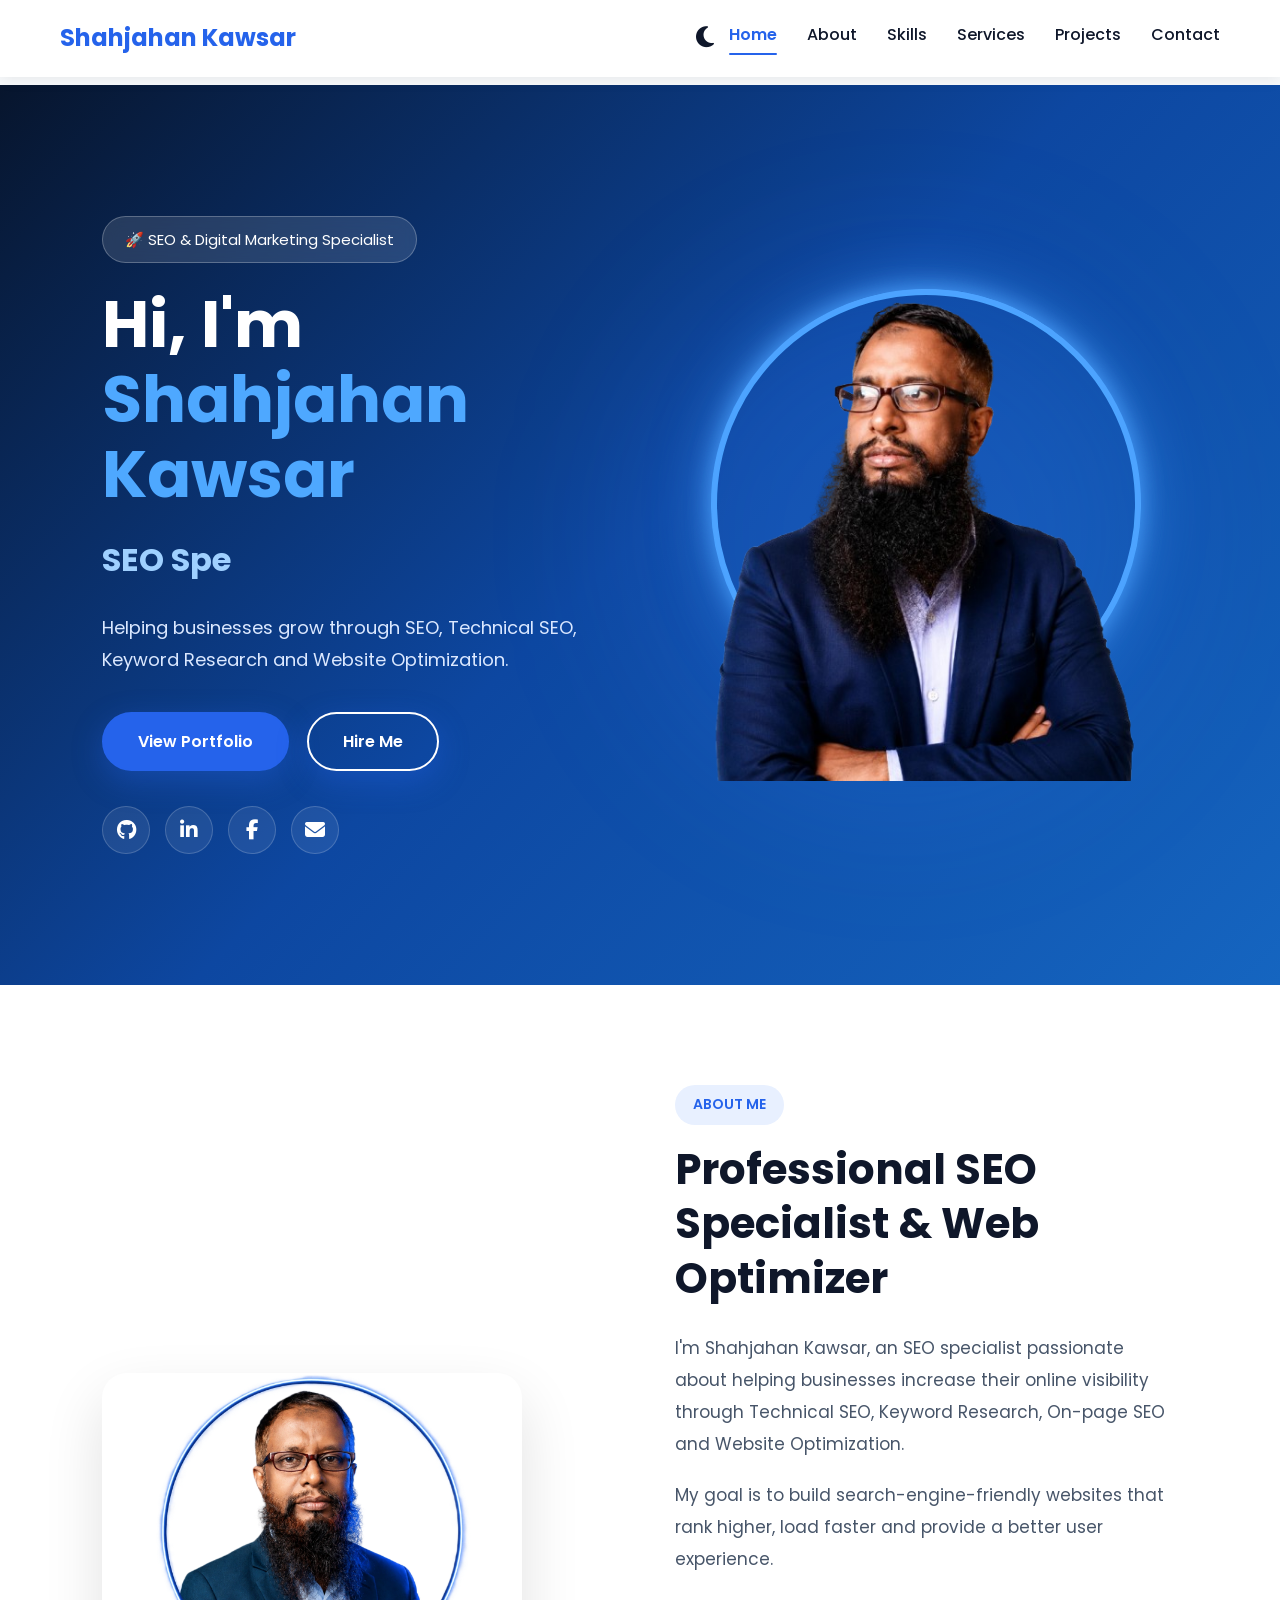
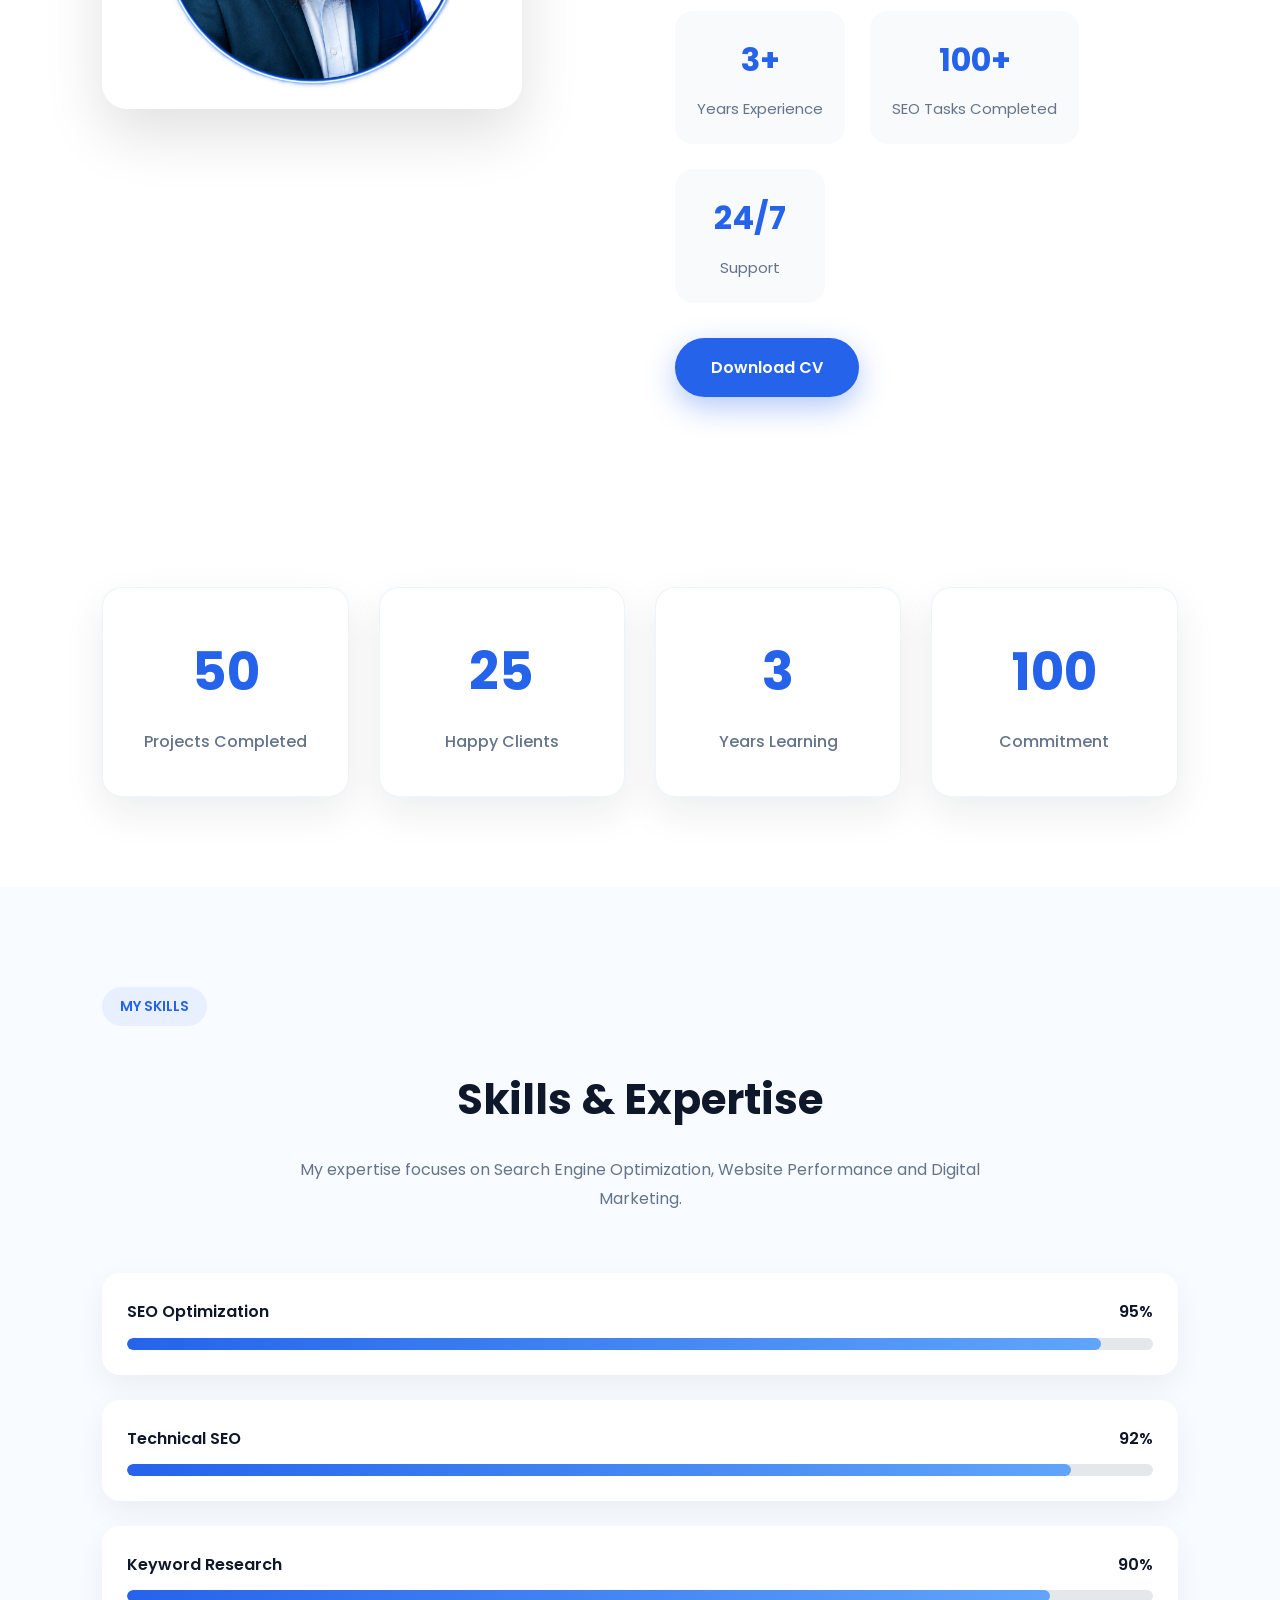
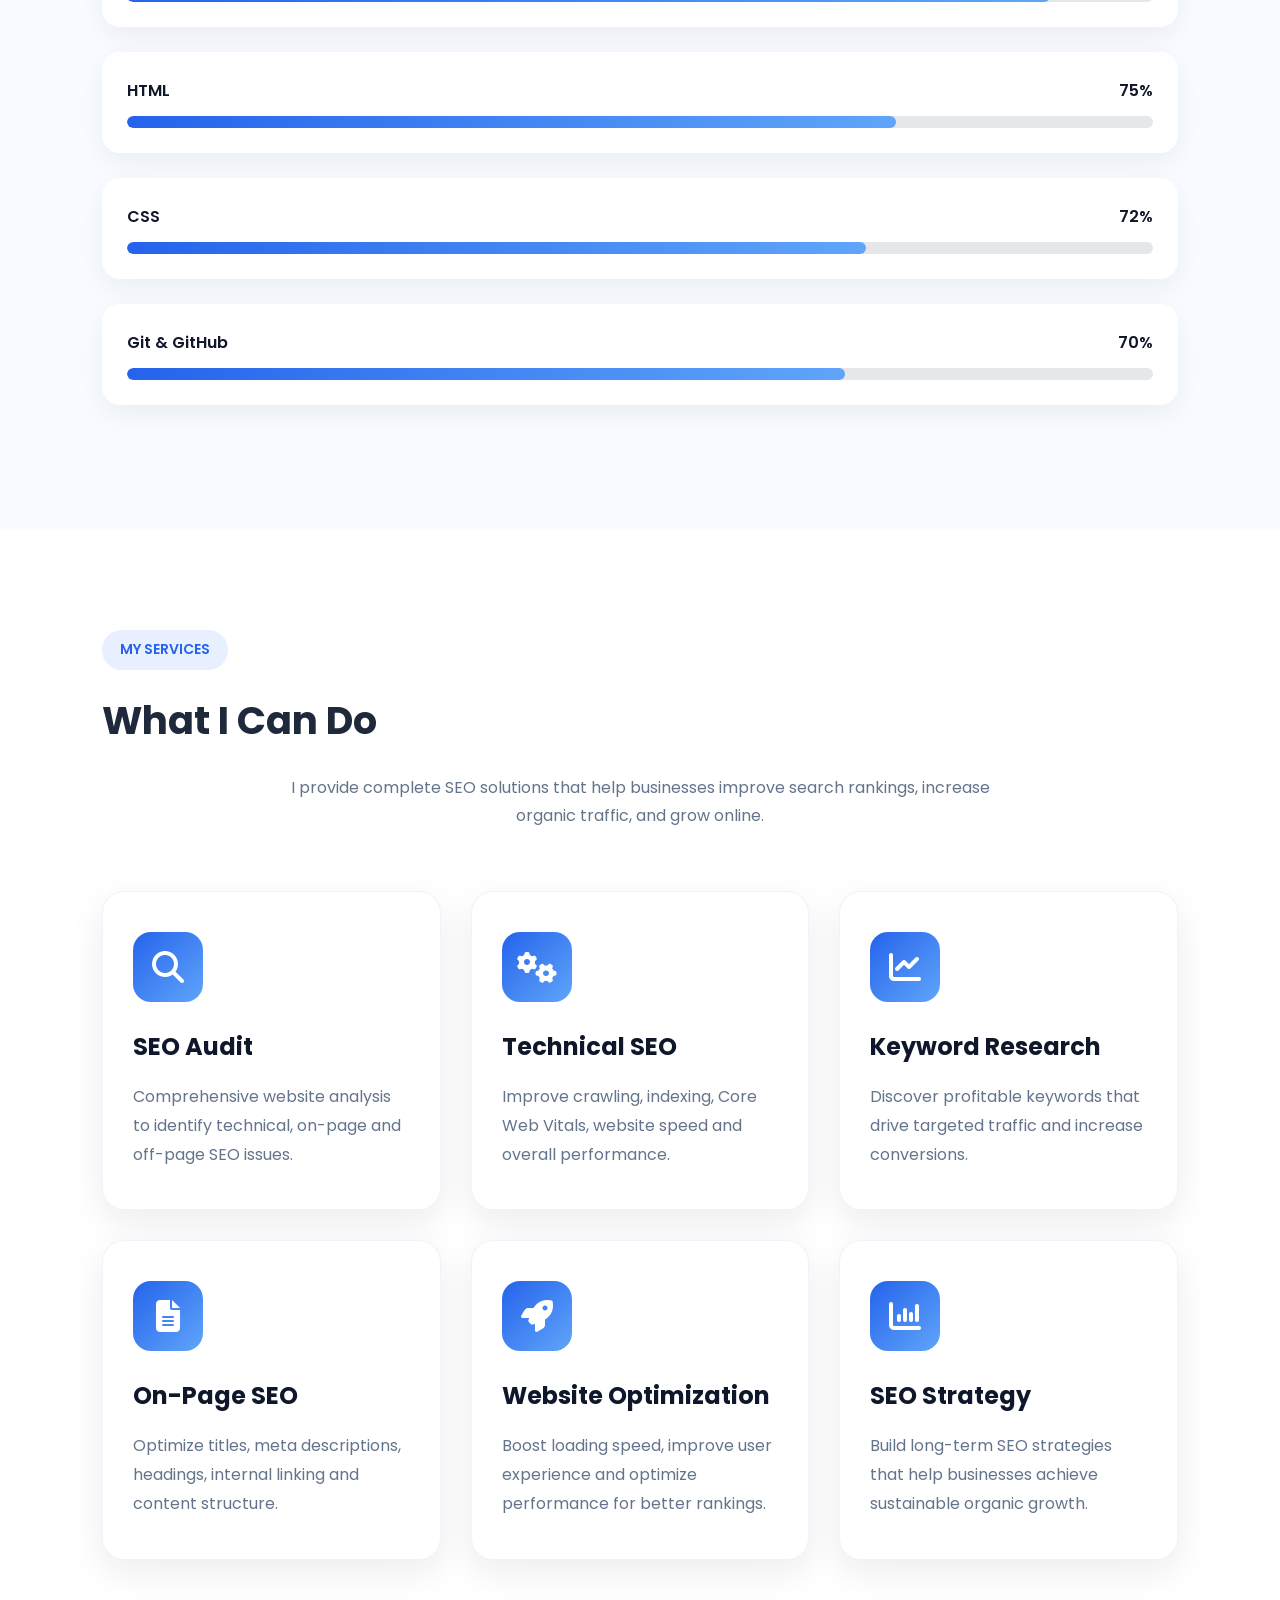
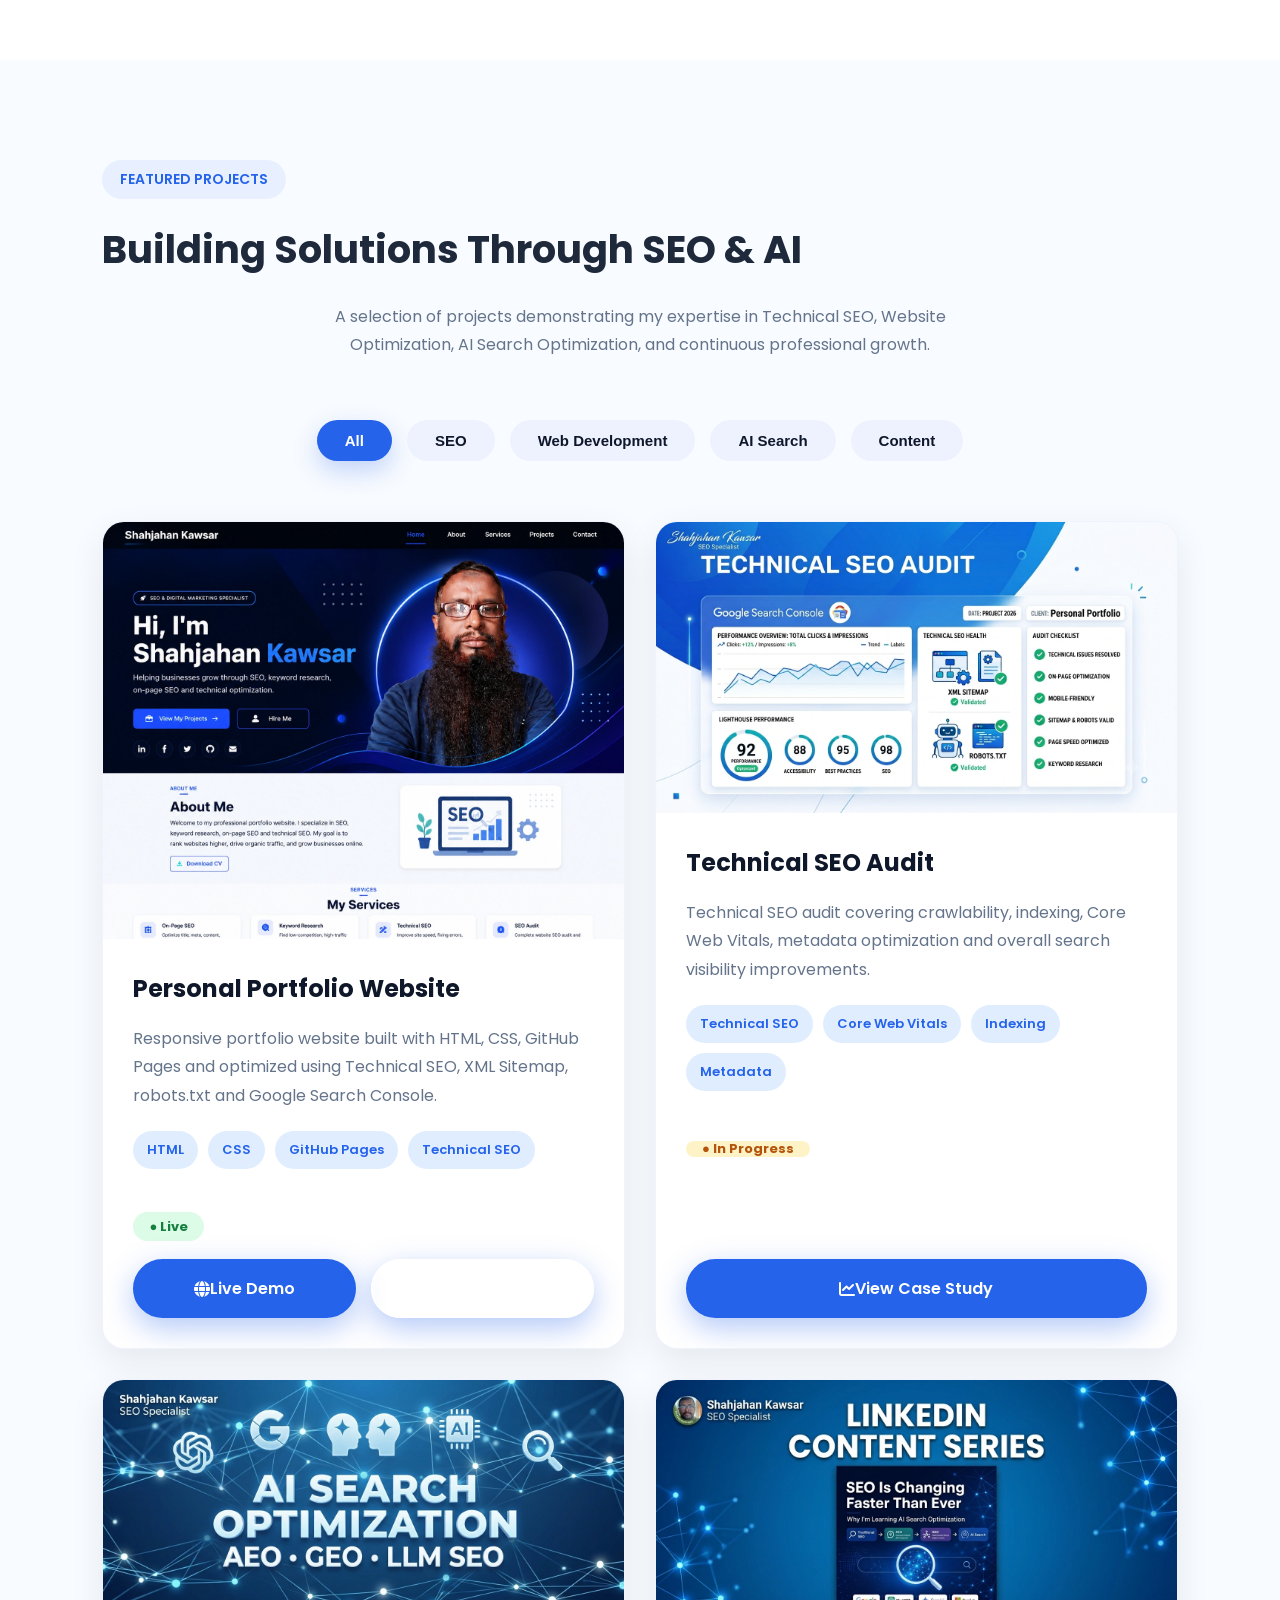
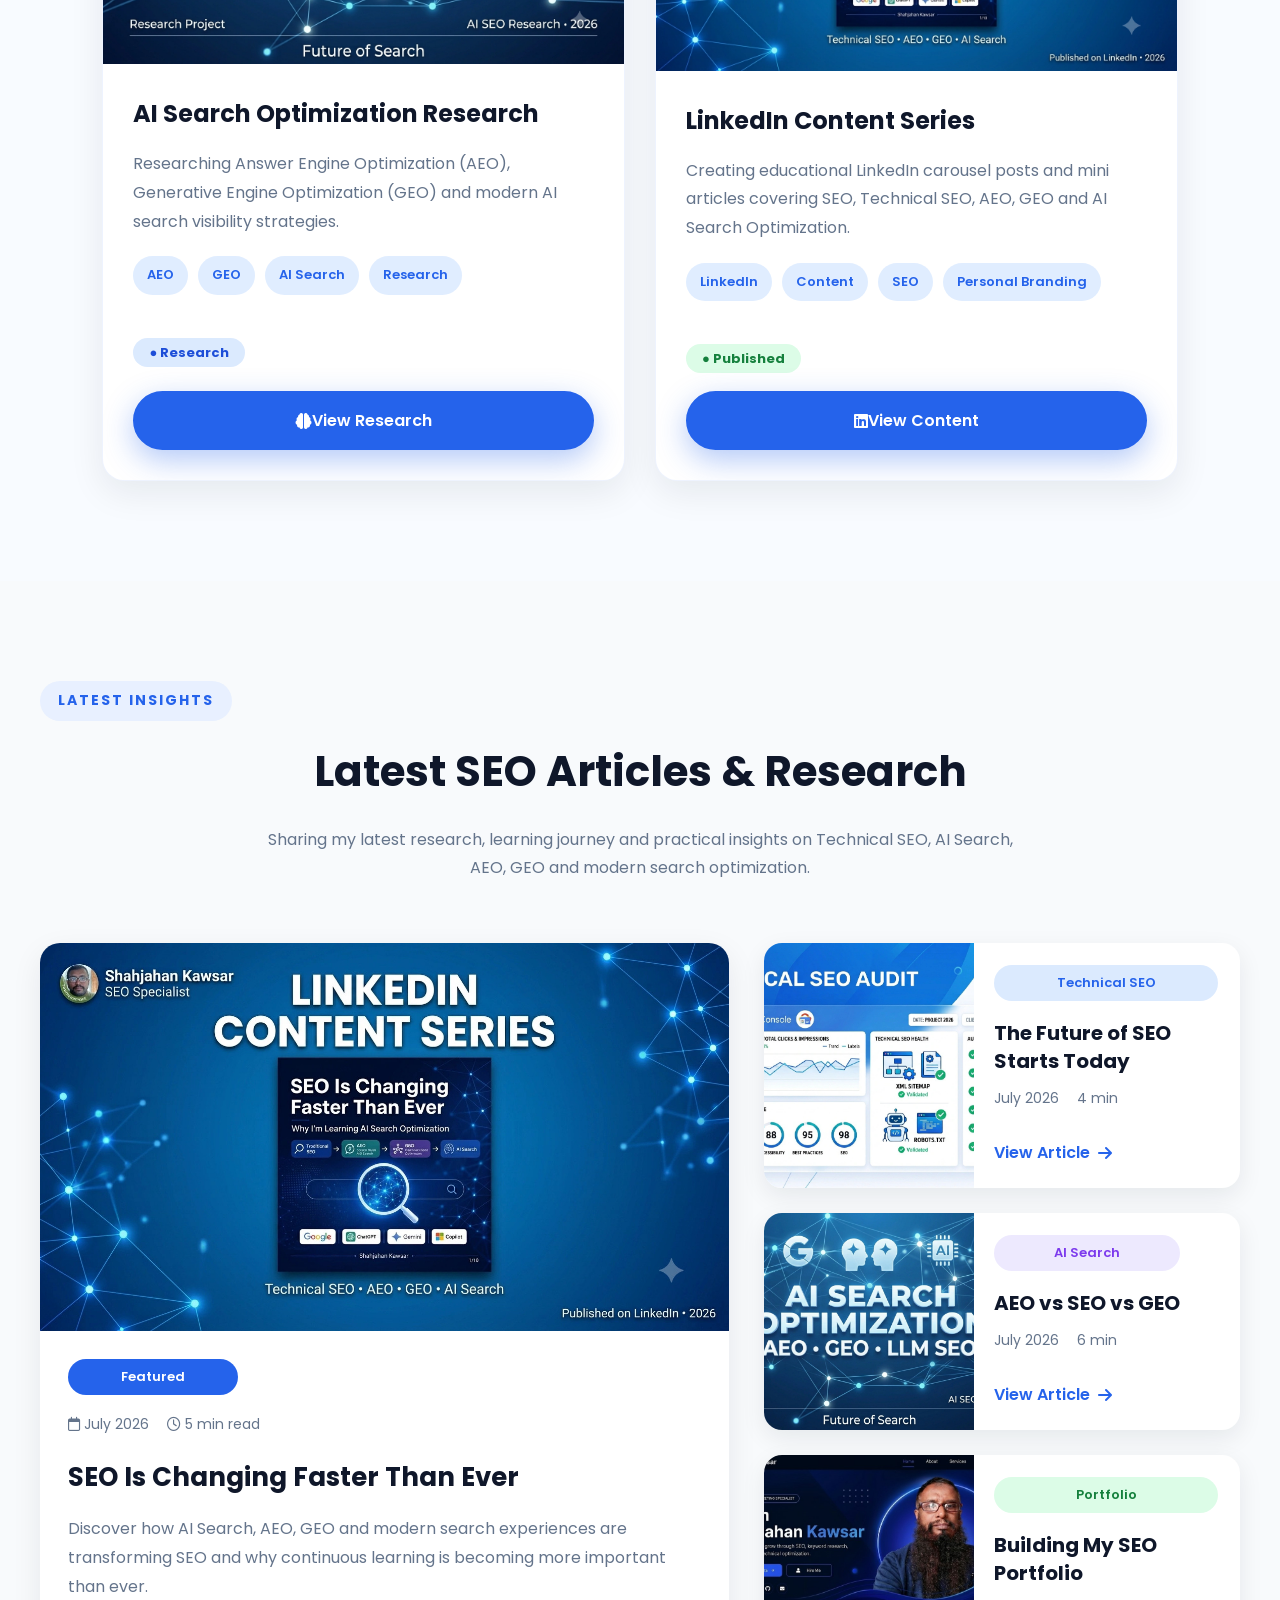
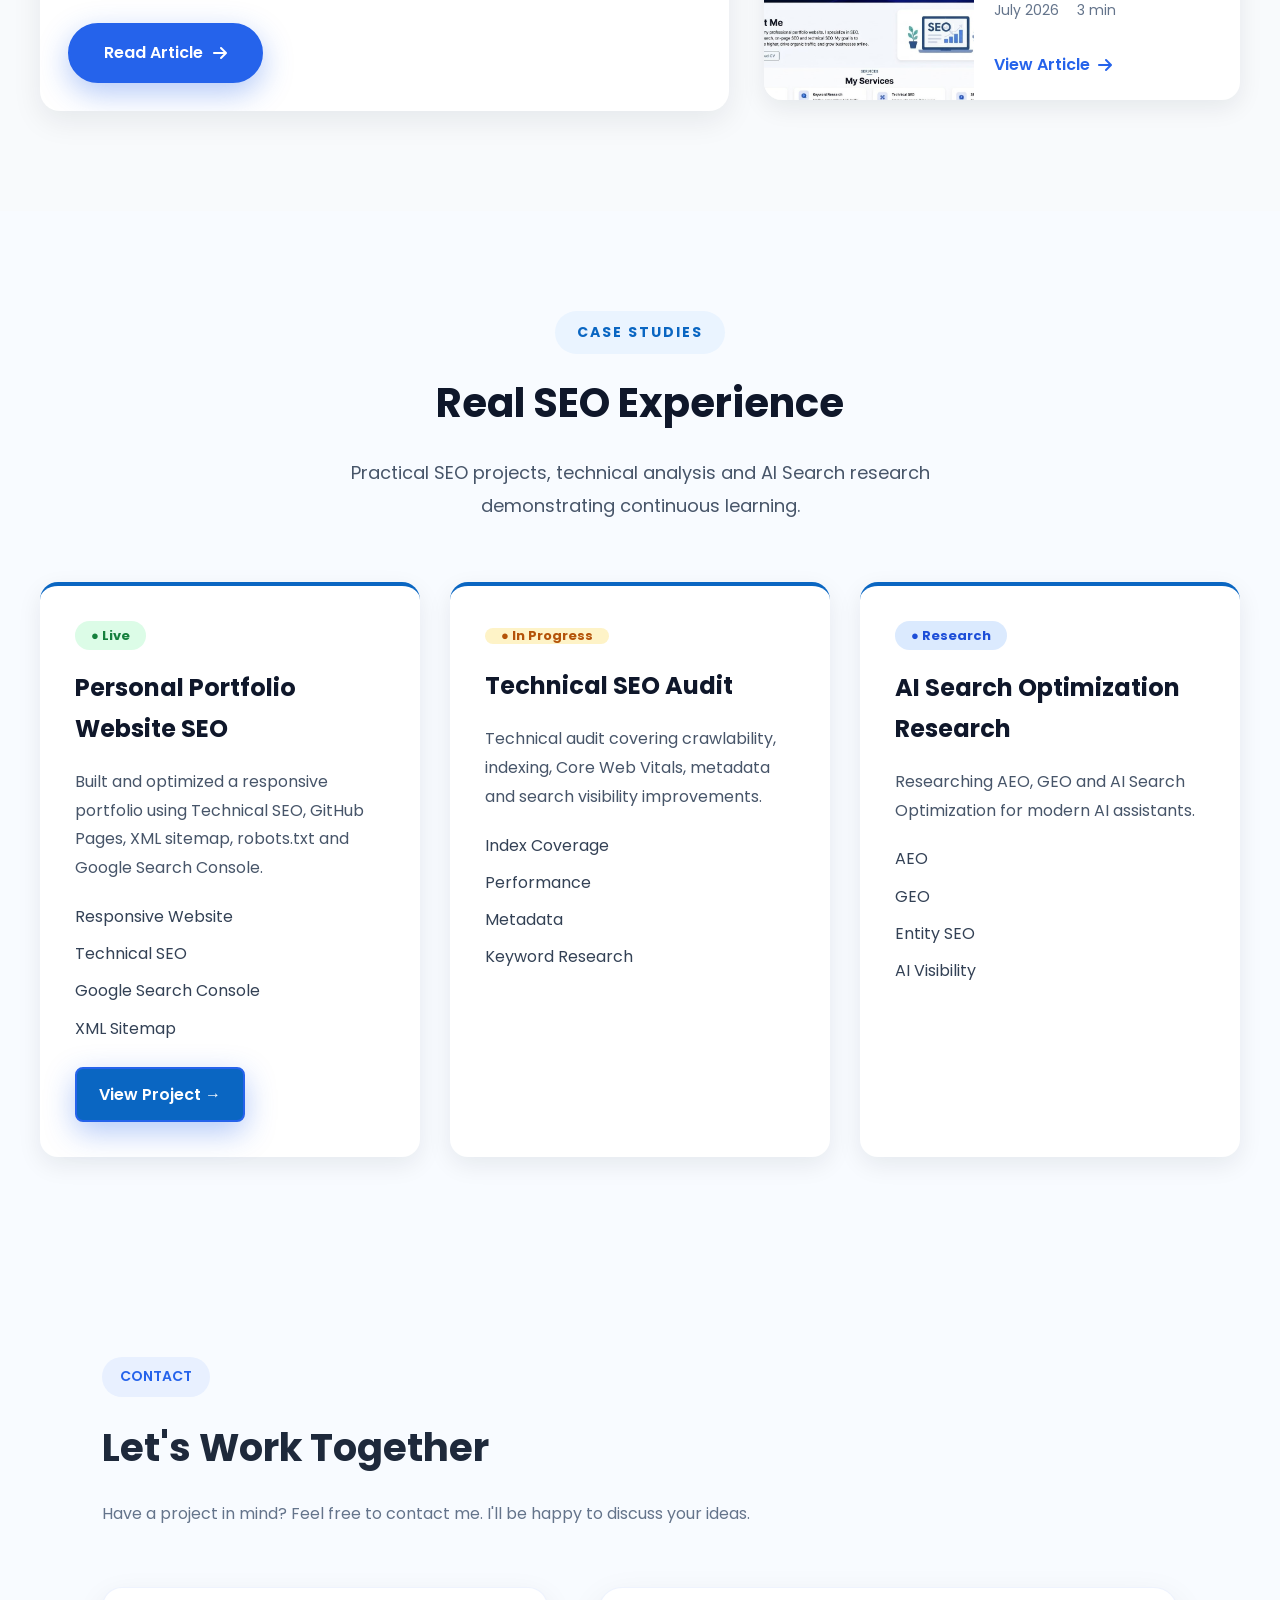
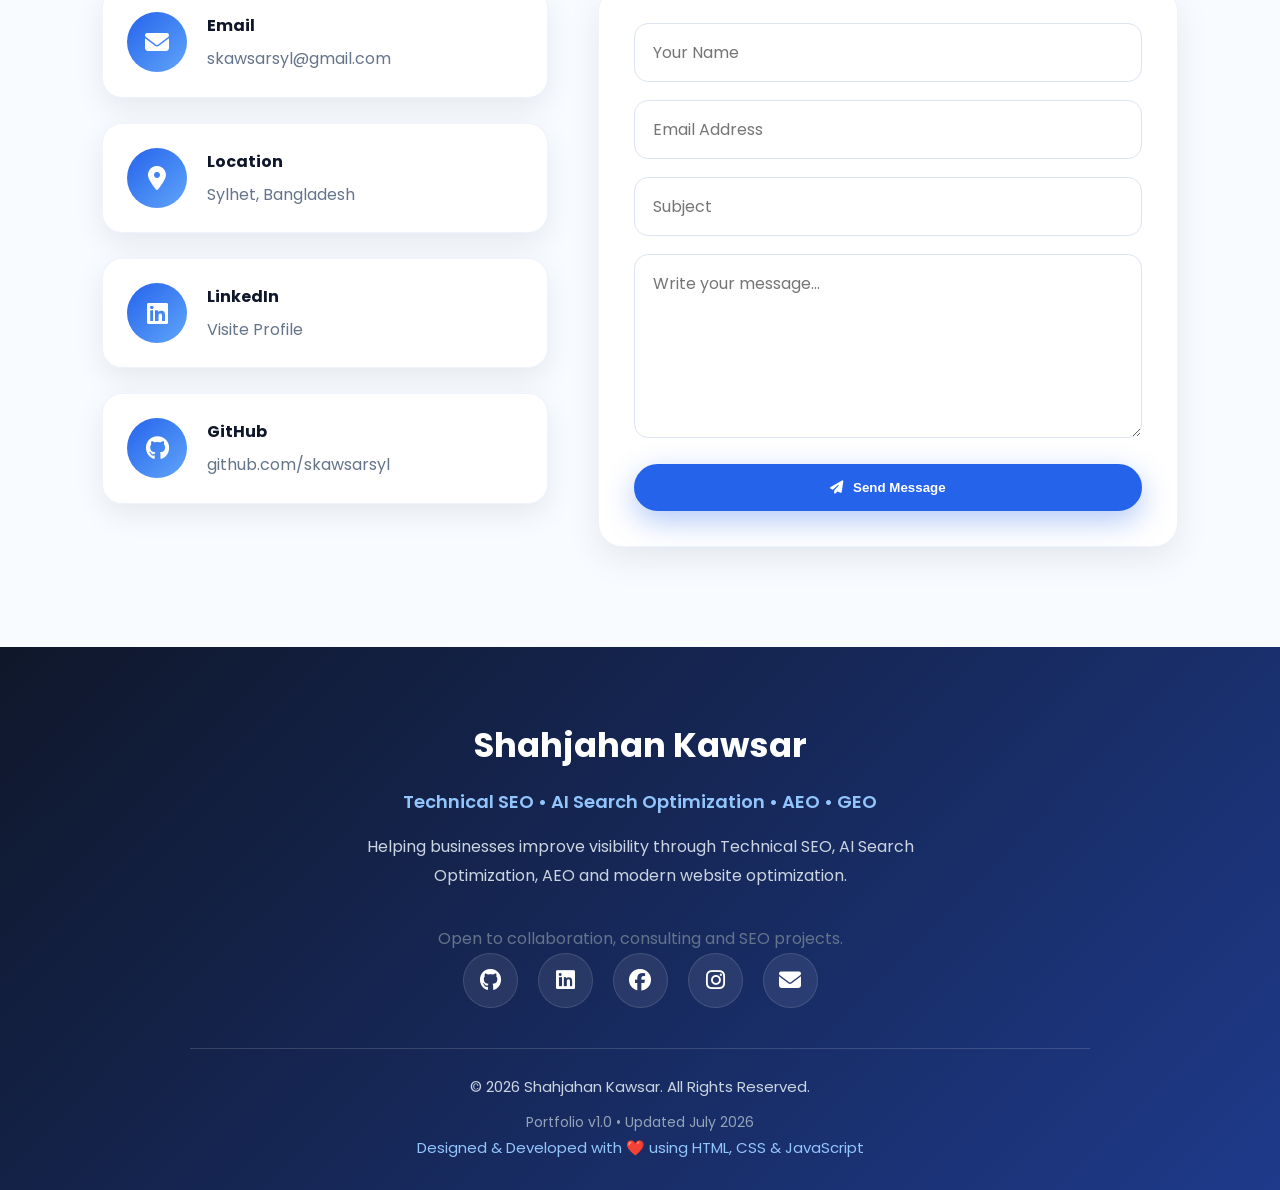
==== commit 374a1032: "Update sitemap" ====
--- a/index.html
+++ b/index.html
@@ -12,9 +12,6 @@
     <meta name="description"
          content="Official portfolio of Shahjahan Kawsar, Technical SEO & AI Search Optimization Specialist. Explore projects, SEO research, AEO, GEO, AI Search and digital marketing insights.">
 
-    <meta name="keywords"
-         content="Shahjahan Kawsar, Technical SEO, AI Search, AEO, GEO, LLM SEO, Website Optimization, Digital Marketing, SEO Portfolio">
-
     <meta name="author"
             content="Shahjahan Kawsar">
 
@@ -44,6 +41,8 @@
 
     <meta property="og:image"
           content="https://skawsarsyl.github.io/my-project/images/og-image.jpg">
+    <meta property="og:image:width" content="1200">
+    <meta property="og:image:height" content="630">
 
     <meta name="twitter:card"
           content="summary_large_image">
@@ -56,9 +55,19 @@
 
     <meta name="twitter:image"
           content="https://skawsarsyl.github.io/my-project/images/og-image.jpg">
+    <meta name="twitter:image:alt"
+      content="Shahjahan Kawsar - Technical SEO Portfolio">
+
+    <link rel="icon"
+     type="image/png"
+     href="images/favicon.png">
+    <link rel="apple-touch-icon"
+     href="images/favicon.png">
 
     <link rel="stylesheet" href="style.css">
-
+    <link rel="preconnect"
+      href="https://cdnjs.cloudflare.com"
+      crossorigin>
     <link rel="stylesheet"
      href=" https://cdnjs.cloudflare.com/ajax/libs/font-awesome/6.7.2/css/all.min.css">
 
@@ -71,19 +80,24 @@
         "@type":"Person",
         "@id":"https://skawsarsyl.github.io/my-project/#person",
         "name": "Shahjahan Kawsar",
-        "url": "https://skawsarsyl.github.io/my-project/",
         "image":{
         "@id":"https://skawsarsyl.github.io/my-project/#primaryimage"
 },
         "jobTitle": "Technical SEO Specialist",
         "description": "Technical SEO Specialist helping businesses improve visibility through Technical SEO, AI Search Optimization, AEO, GEO and modern website optimization.",
         "email": "mailto:skawsarsyl@gmail.com",
-        "sameAs": [
-          "https://www.linkedin.com/in/shahjahan-kawsar",
+        "url":"https://skawsarsyl.github.io/my-project/",
+        "knowsLanguage":[
+              "English",
+              "Bengali"
+   ],
+        "sameAs":[
+          "https://www.linkedin.com/in/shahjahan-kawsar/",
           "https://github.com/skawsarsyl",
           "https://www.facebook.com/shahjahan.kawsar",
           "https://www.instagram.com/sajkawsar/"
-        ],
+],
+
         "knowsAbout": [
           "Technical SEO",
           "AI Search Optimization",
@@ -128,8 +142,10 @@
 
         "publisher":{
         "@id":"https://skawsarsyl.github.io/my-project/#organization"
-
-  }
+    },
+        "creator":{
+        "@id":"https://skawsarsyl.github.io/my-project/#person"
+}
 }
 </script>
 <!-- =====================================
@@ -169,7 +185,7 @@
         "contactPoint":[
       {
         "@type":"ContactPoint",
-
+        "areaServed":"Worldwide",
         "contactType":"Customer Support",
 
         "email":"skawsarsyl@gmail.com",
@@ -259,7 +275,9 @@
         "about":{
         "@id":"https://skawsarsyl.github.io/my-project/#person"
   },
-
+        "mainEntity":{
+        "@id":"https://skawsarsyl.github.io/my-project/#person"
+},
         "primaryImageOfPage":{
         "@id":"https://skawsarsyl.github.io/my-project/#primaryimage"
   },
@@ -310,7 +328,7 @@
         "description":"Official portfolio cover image of Shahjahan Kawsar, Technical SEO Specialist.",
 
         "encodingFormat":"image/jpg",
-
+        "representativeOfPage":true,
         "width":1200,
         "height":630,
 
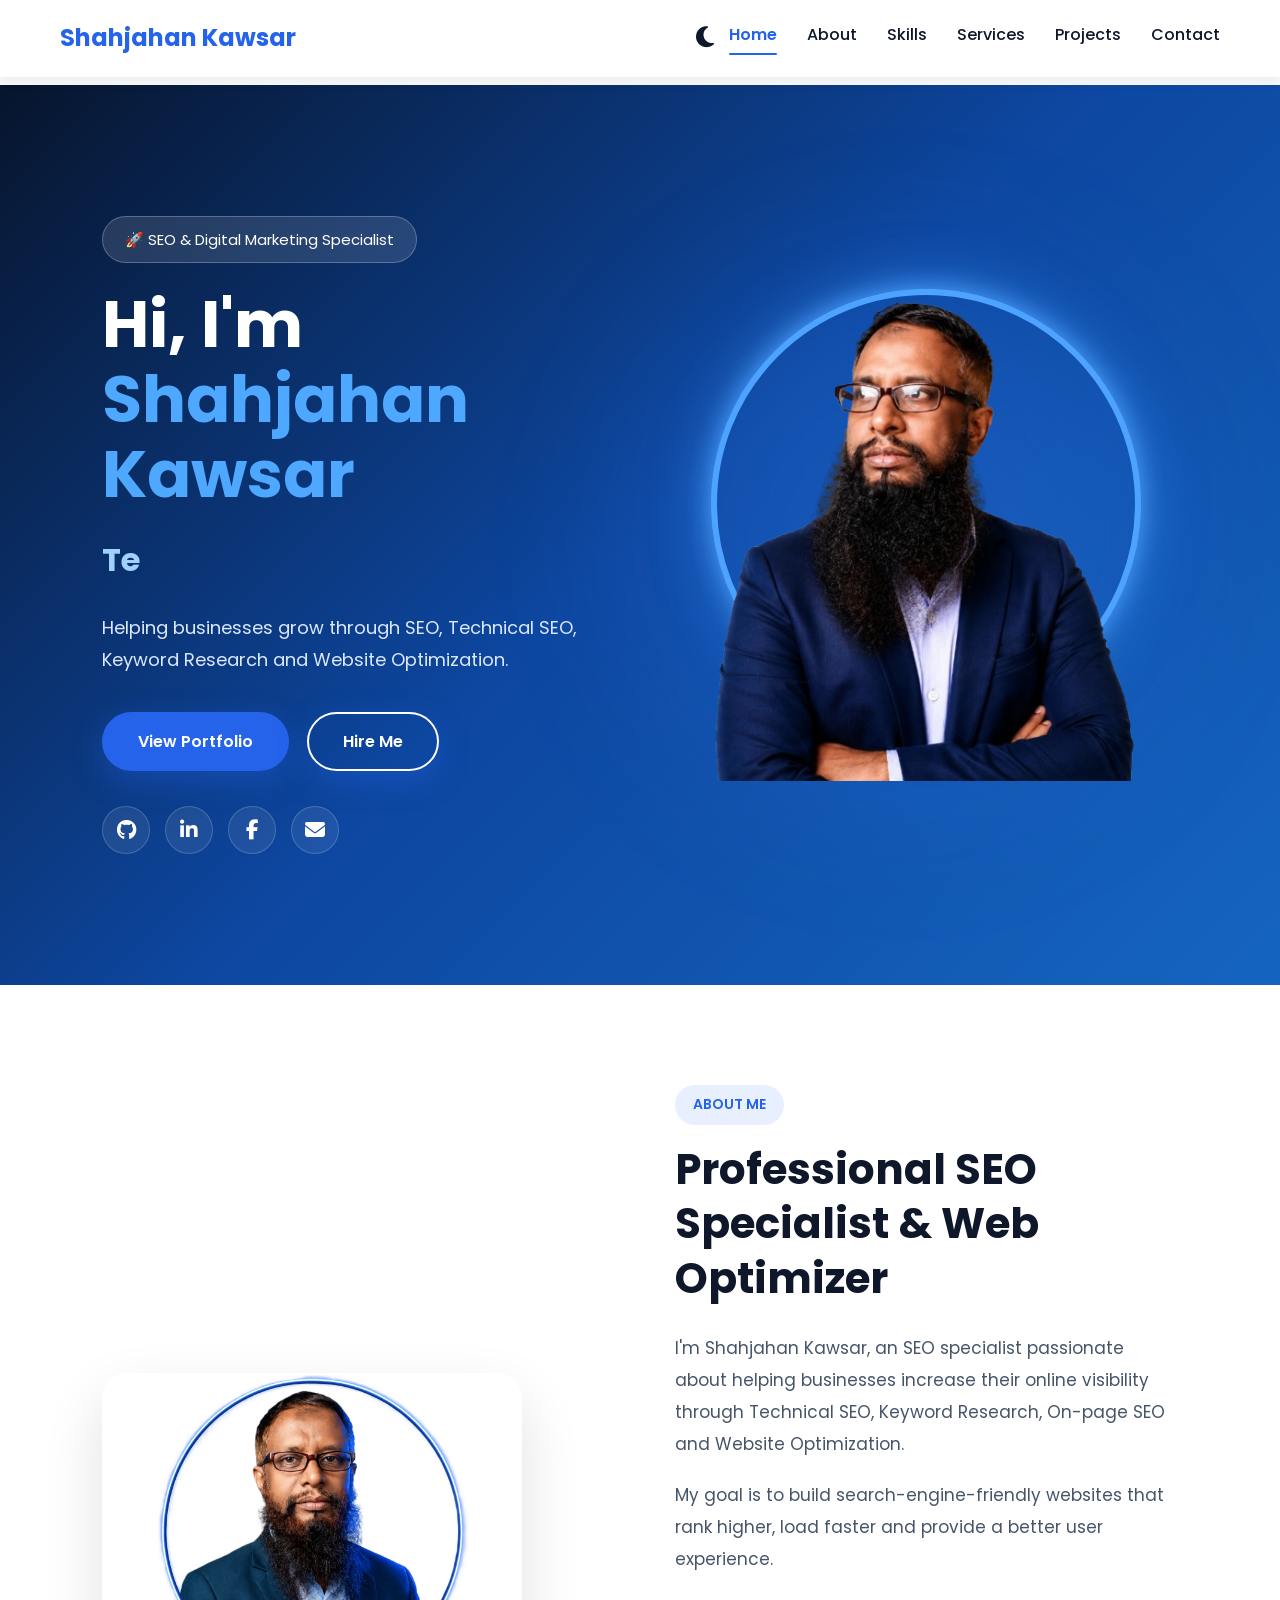
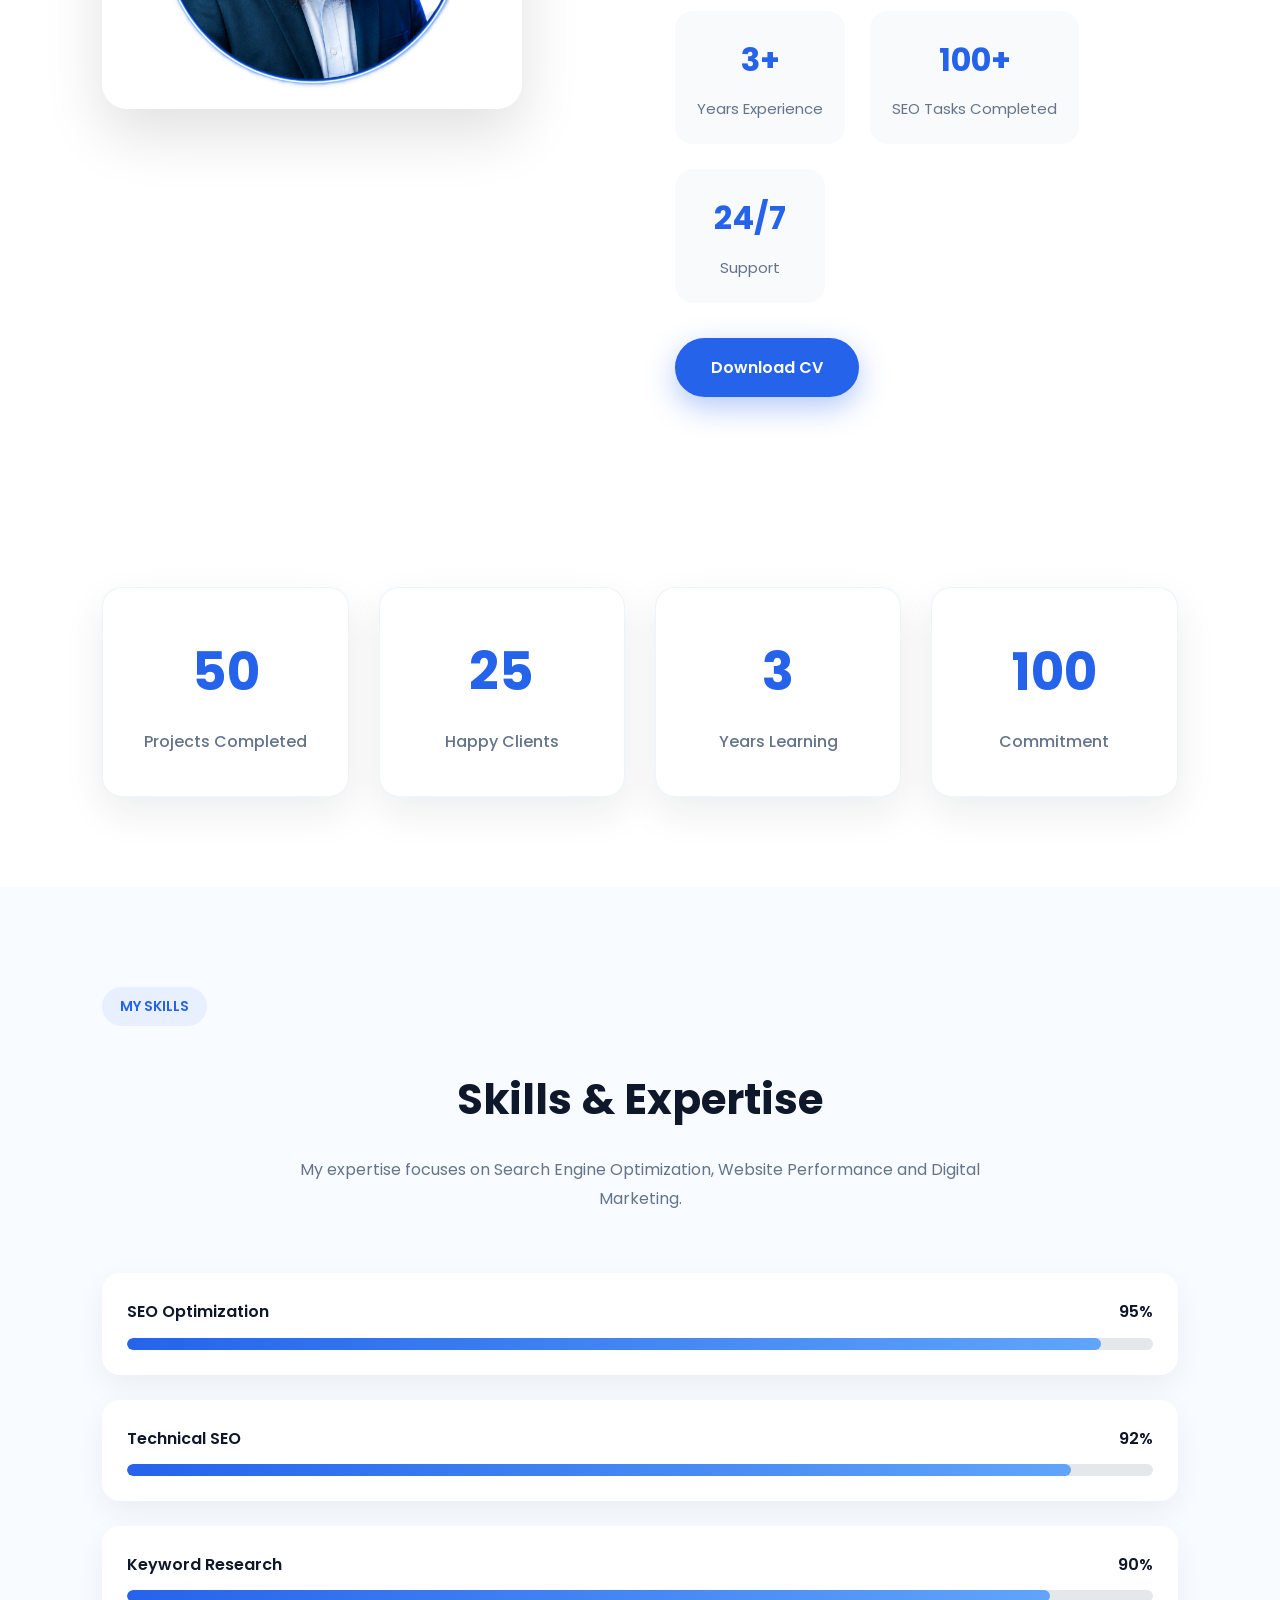
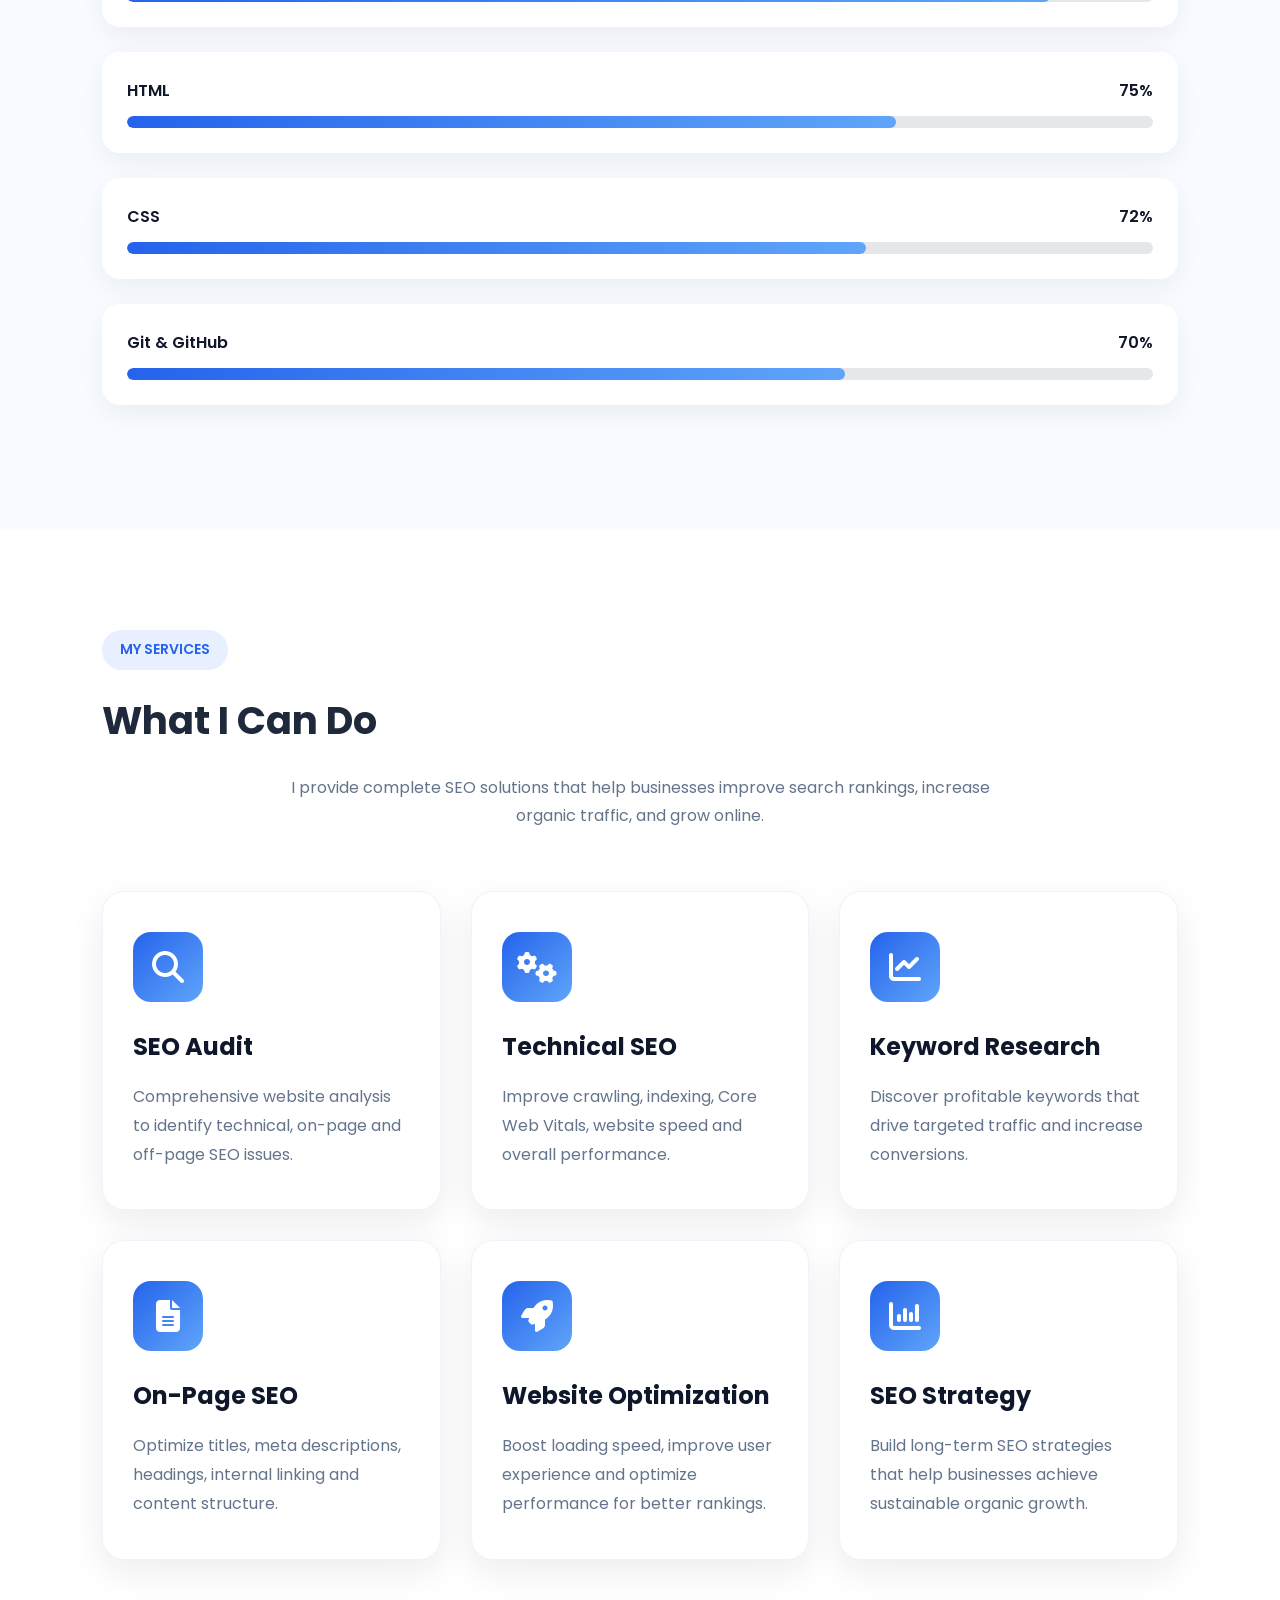
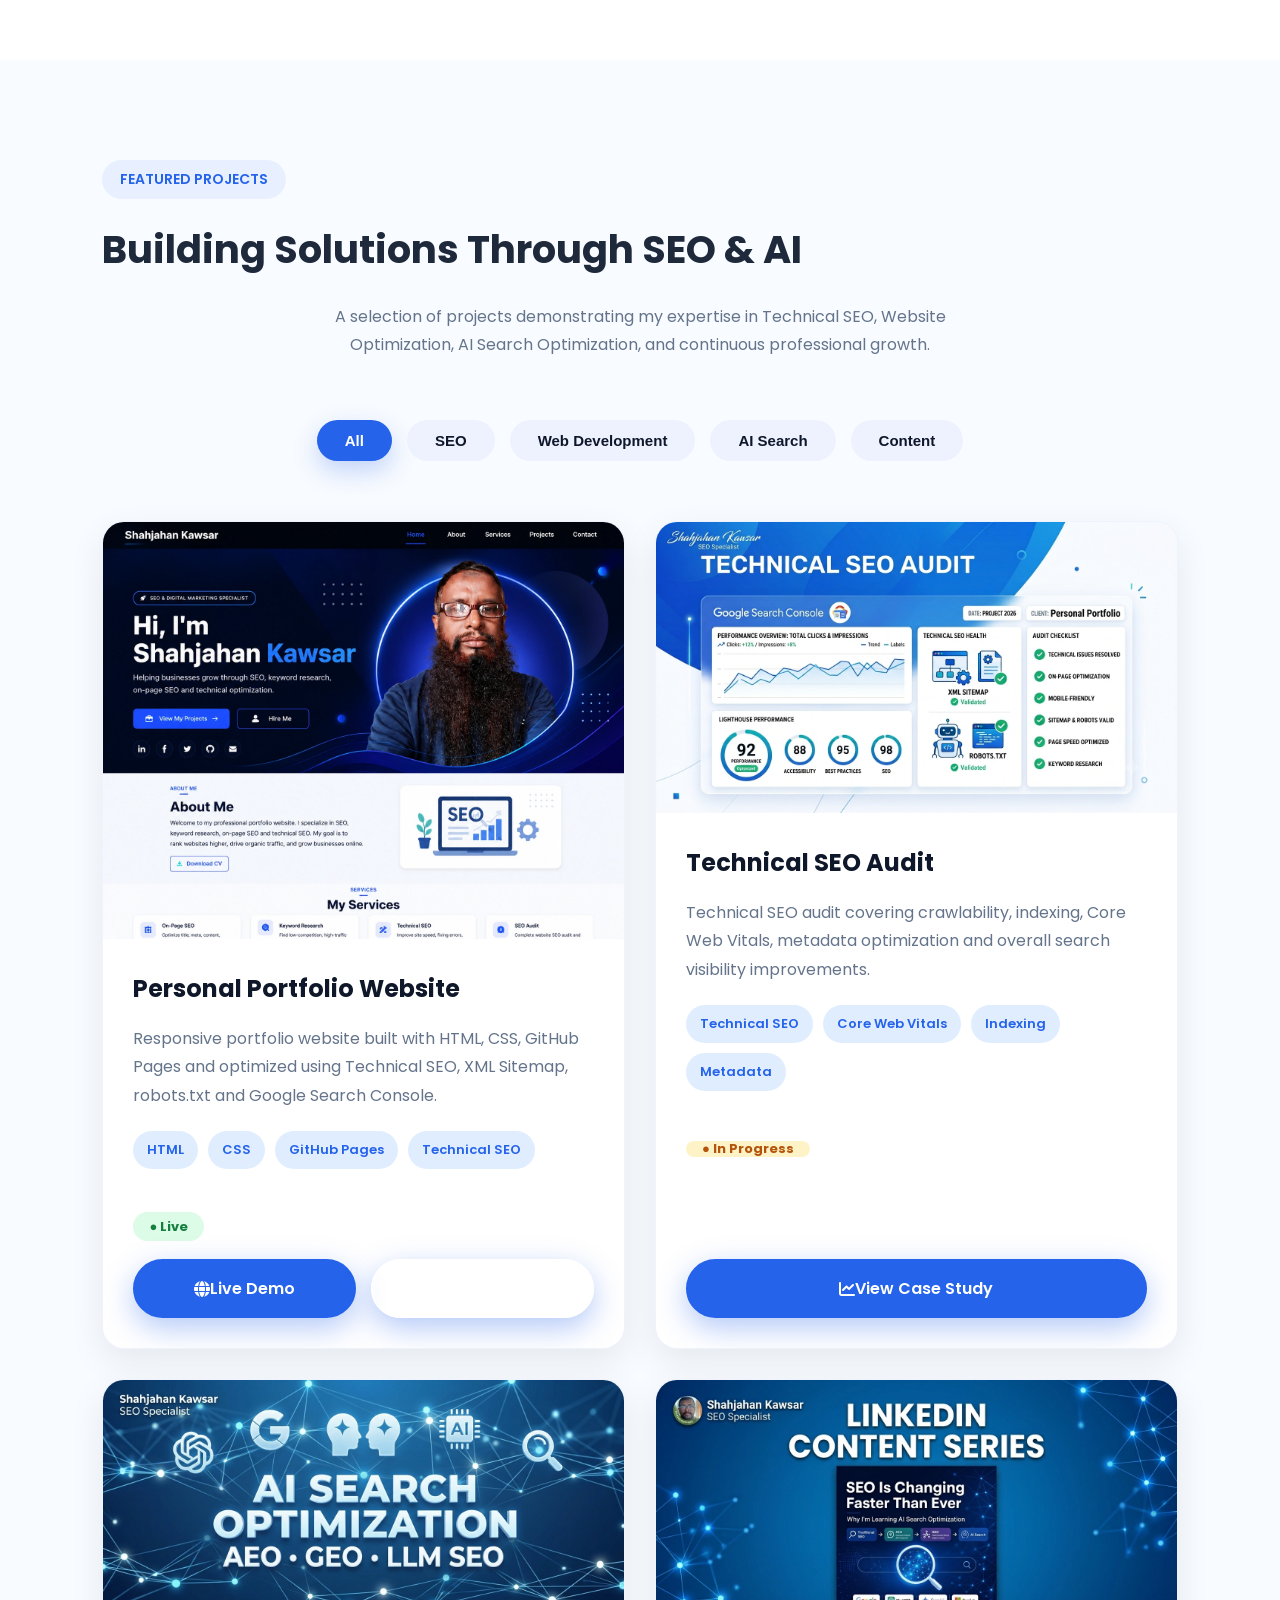
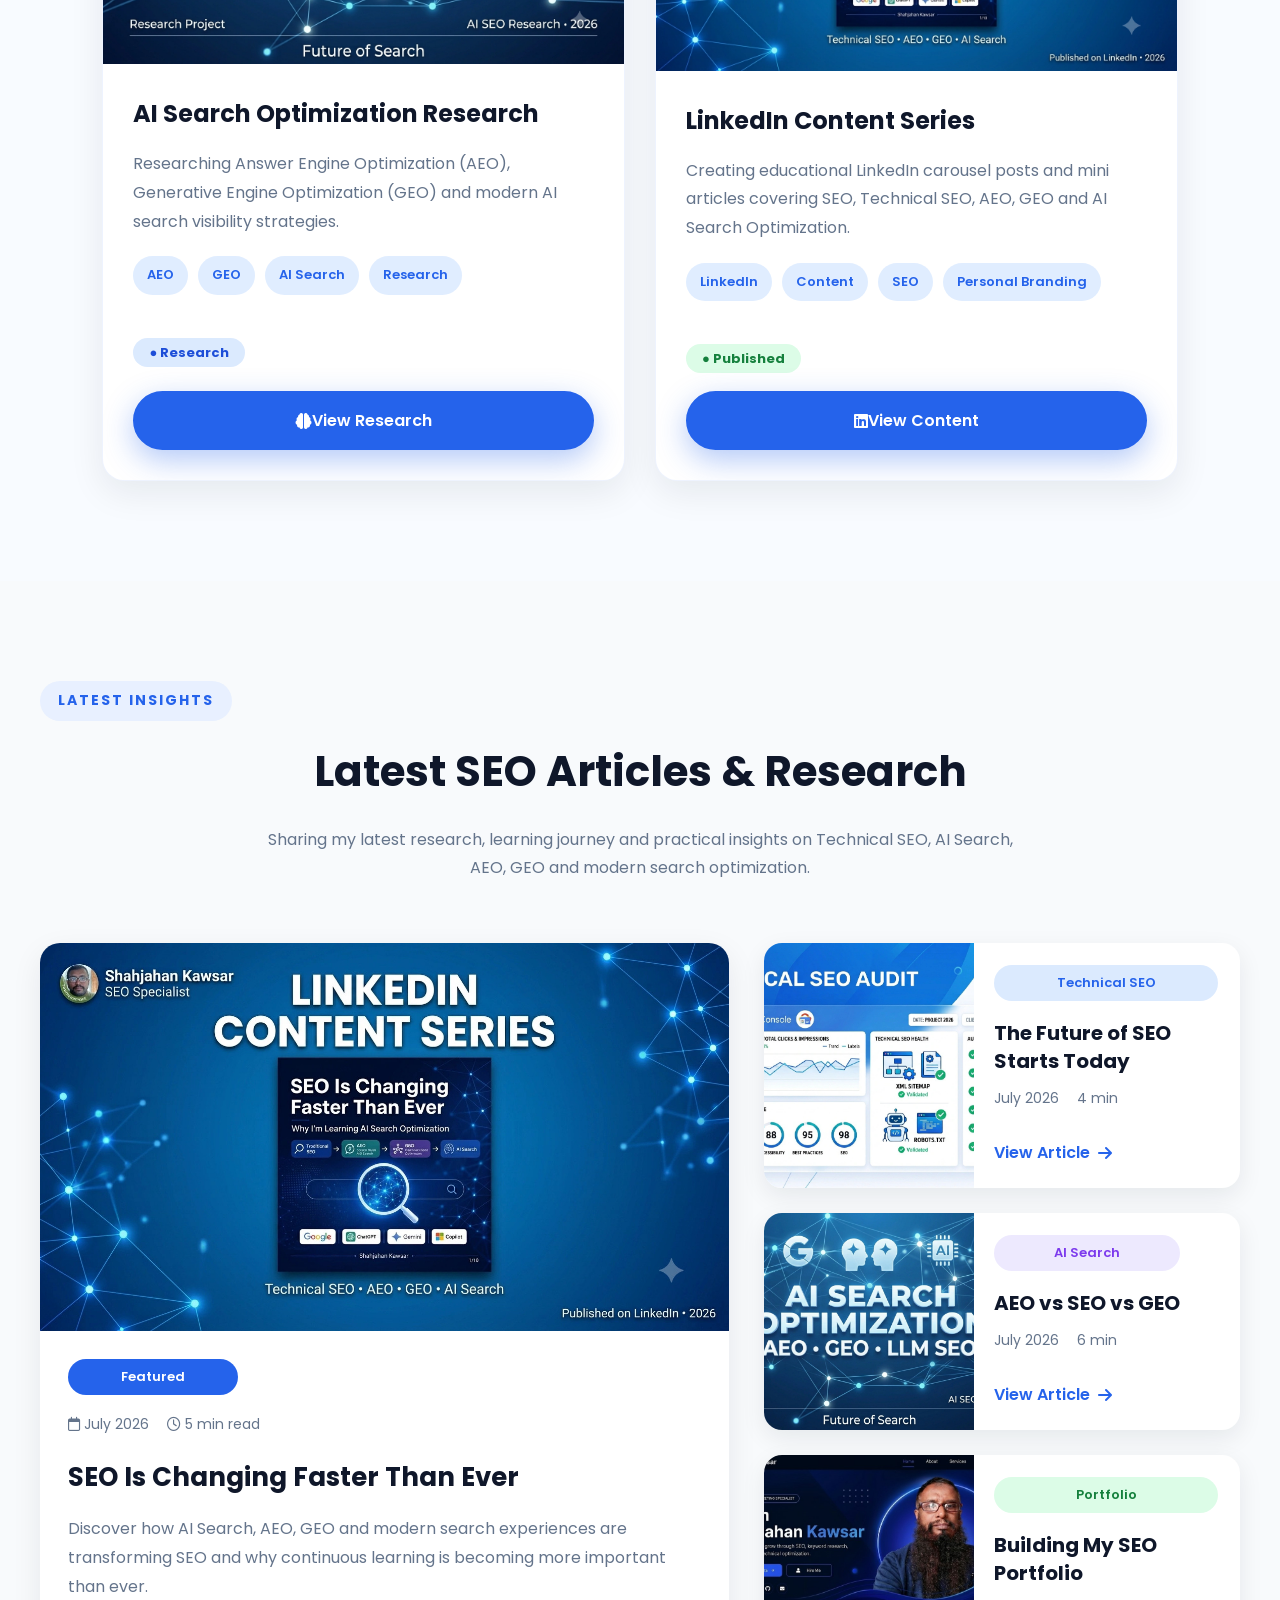
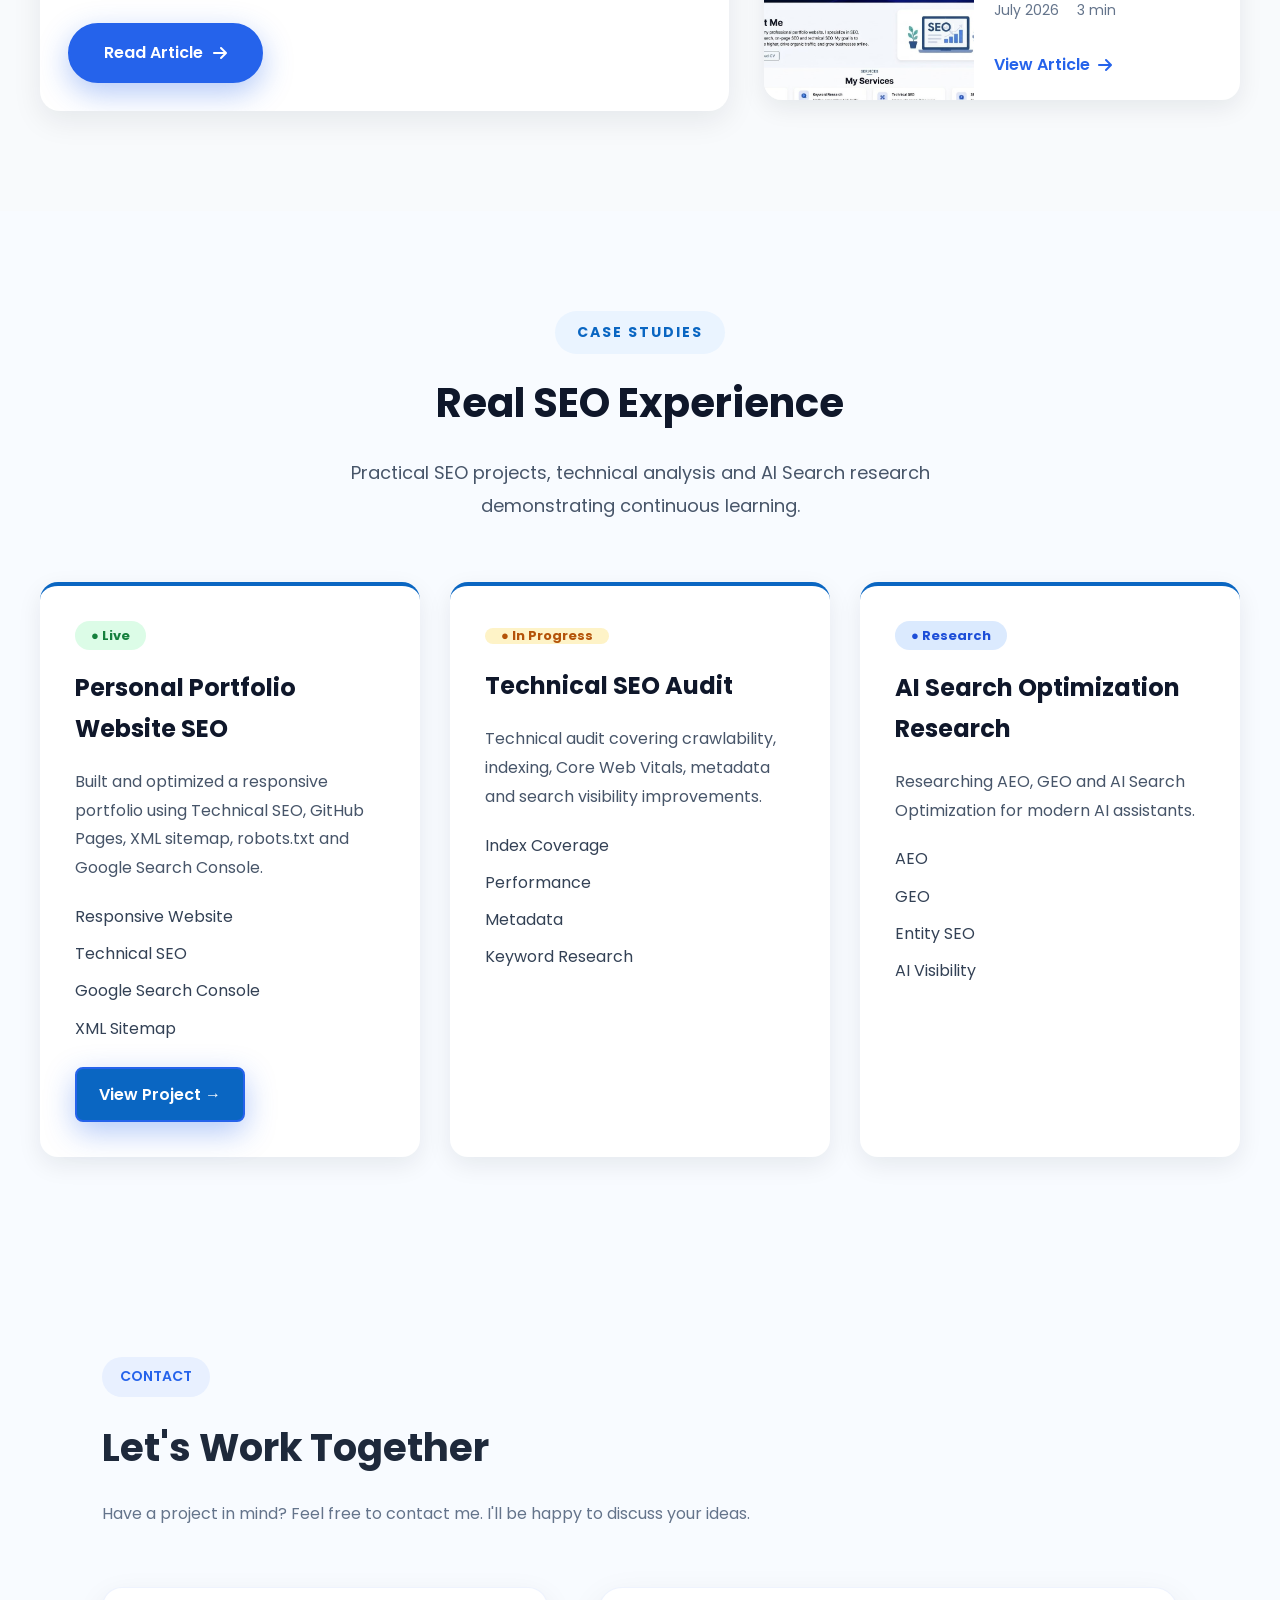
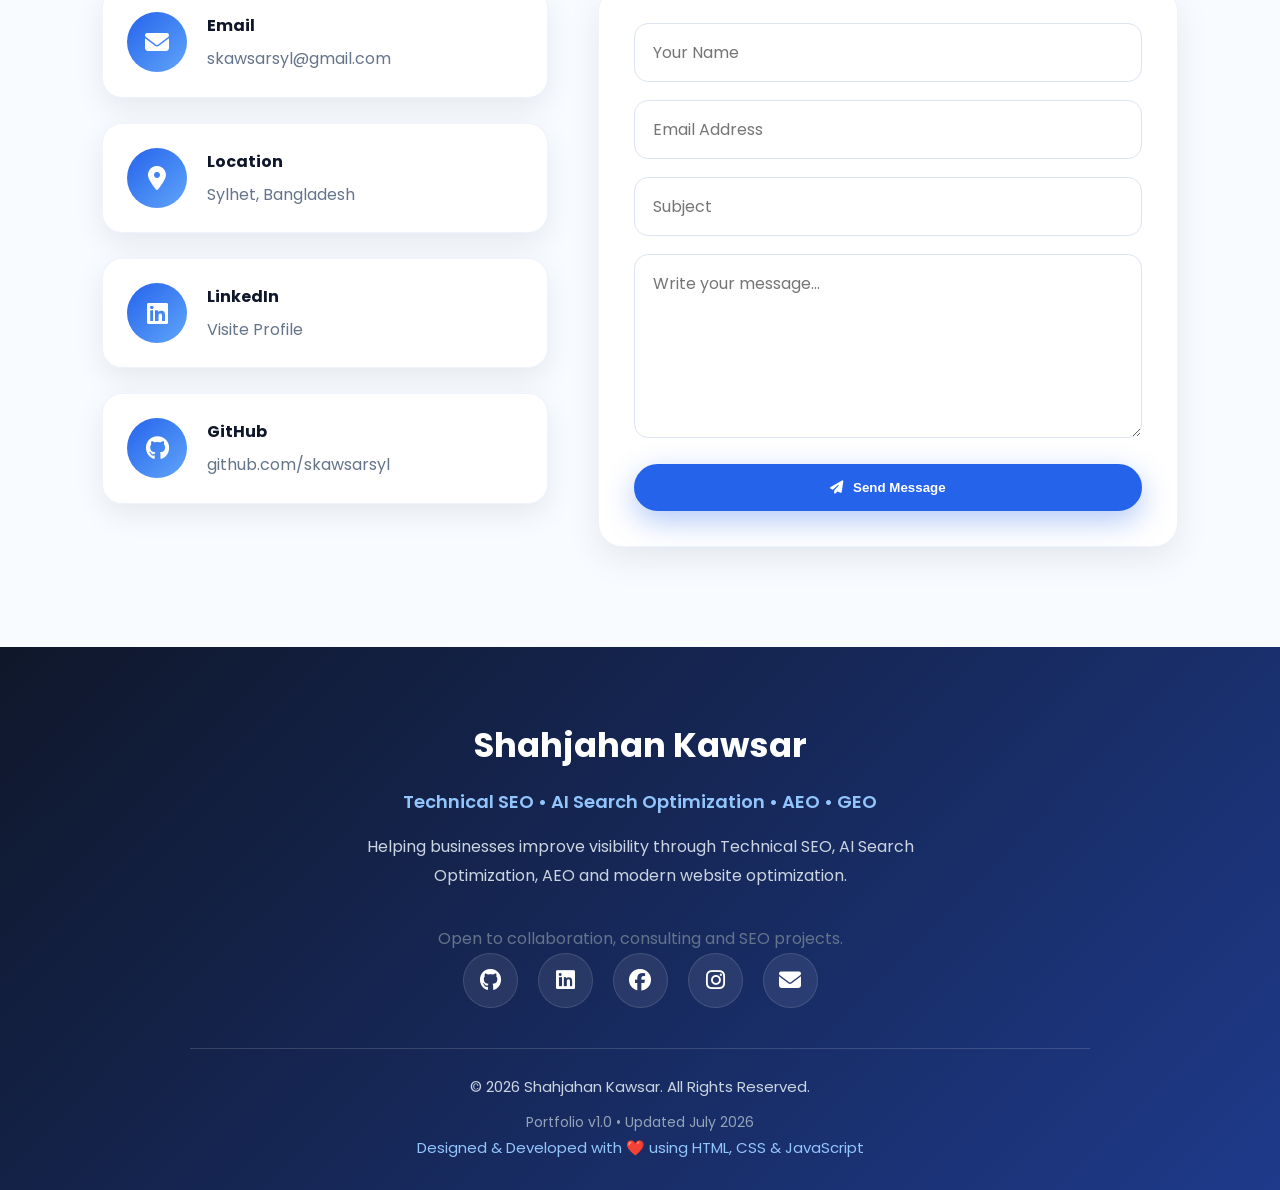
==== commit 8ecb36d8: "Enhance Entity SEO with occupation, language and brand" ====
--- a/index.html
+++ b/index.html
@@ -87,6 +87,11 @@
         "description": "Technical SEO Specialist helping businesses improve visibility through Technical SEO, AI Search Optimization, AEO, GEO and modern website optimization.",
         "email": "mailto:skawsarsyl@gmail.com",
         "url":"https://skawsarsyl.github.io/my-project/",
+        "hasOccupation":{
+        "@type":"Occupation",
+        "name":"Technical SEO Specialist"
+},
+
         "knowsLanguage":[
               "English",
               "Bengali"
@@ -98,19 +103,18 @@
           "https://www.instagram.com/sajkawsar/"
 ],
 
-        "knowsAbout": [
+        "knowsAbout":[
           "Technical SEO",
+          "Search Engine Optimization",
           "AI Search Optimization",
           "Answer Engine Optimization",
           "Generative Engine Optimization",
-          "Website Optimization",
-          "Search Engine Optimization",
-          "Digital Marketing",
           "Schema Markup",
           "Core Web Vitals",
-          "Google Search Console"
-        ],
-
+          "Google Search Console",
+          "Google Analytics",
+          "Website Performance Optimization"
+],
         "worksFor": {
         "@id": "https://skawsarsyl.github.io/my-project/#organization"
 },
@@ -139,6 +143,10 @@
         "description":"Personal portfolio of Shahjahan Kawsar, Technical SEO Specialist sharing projects, SEO research, AI Search Optimization, AEO, GEO and Technical SEO insights.",
 
         "inLanguage":"en",
+
+        "mainEntity":{
+        "@id":"https://skawsarsyl.github.io/my-project/#profilepage"
+},
 
         "publisher":{
         "@id":"https://skawsarsyl.github.io/my-project/#organization"
@@ -165,10 +173,15 @@
         "mainEntityOfPage":{
         "@id":"https://skawsarsyl.github.io/my-project/#webpage"
 },
+        "brand":{
+        "@type":"Brand",
+        "name":"Shahjahan Kawsar"
+},
 
         "logo":{
         "@type":"ImageObject",
-        "url":"https://skawsarsyl.github.io/my-project/images/og-image.jpg"
+        "url":"https://skawsarsyl.github.io/my-project/images/og-image.jpg",
+        "@id":"https://skawsarsyl.github.io/my-project/#logo"
   },
 
         "image":{
@@ -176,6 +189,7 @@
 },
 
         "description":"Technical SEO Specialist helping businesses improve visibility through Technical SEO, AI Search Optimization, AEO, GEO and modern website optimization.",
+
 
         "founder":{
         "@id":"https://skawsarsyl.github.io/my-project/#person"
@@ -187,7 +201,7 @@
         "@type":"ContactPoint",
         "areaServed":"Worldwide",
         "contactType":"Customer Support",
-
+        "@id":"https://skawsarsyl.github.io/my-project/#contact",
         "email":"skawsarsyl@gmail.com",
 
         "url":"https://skawsarsyl.github.io/my-project/#contact",
@@ -302,7 +316,10 @@
         "position":1,
         "name":"Home",
         "item":"https://skawsarsyl.github.io/my-project/"
-    }
+    },
+       {
+       "@id":"https://skawsarsyl.github.io/my-project/#webpage"
+}
   ]
 }
 </script>
@@ -331,10 +348,18 @@
         "representativeOfPage":true,
         "width":1200,
         "height":630,
+        "logo":{
+         "@id":"https://skawsarsyl.github.io/my-project/#logo"
+},
+        "about":{
+        "@id":"https://skawsarsyl.github.io/my-project/#person"
+},
 
         "creator":{
-        "@id":"https://skawsarsyl.github.io/my-project/#organization"
-  },
+
+            "@id":"https://skawsarsyl.github.io/my-project/#person"
+},
+
 
         "copyrightNotice":"© Shahjahan Kawsar",
 
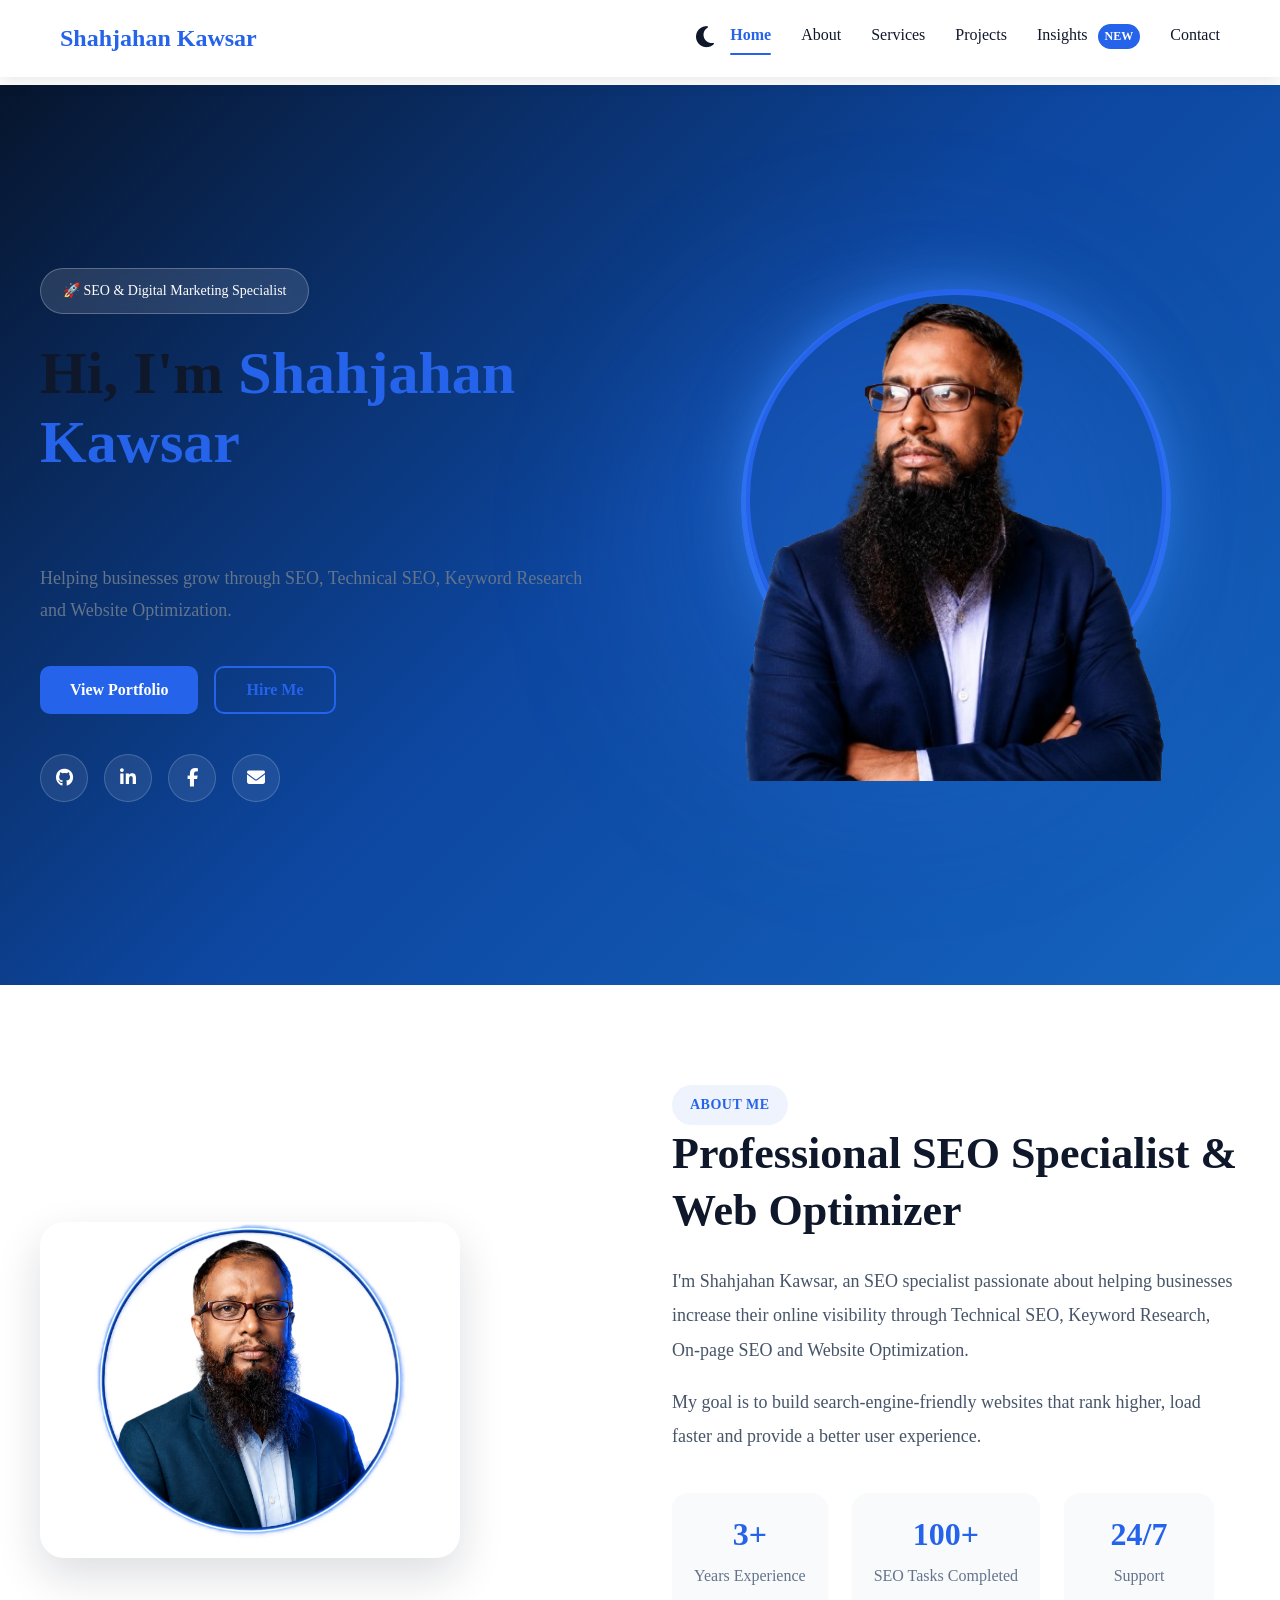
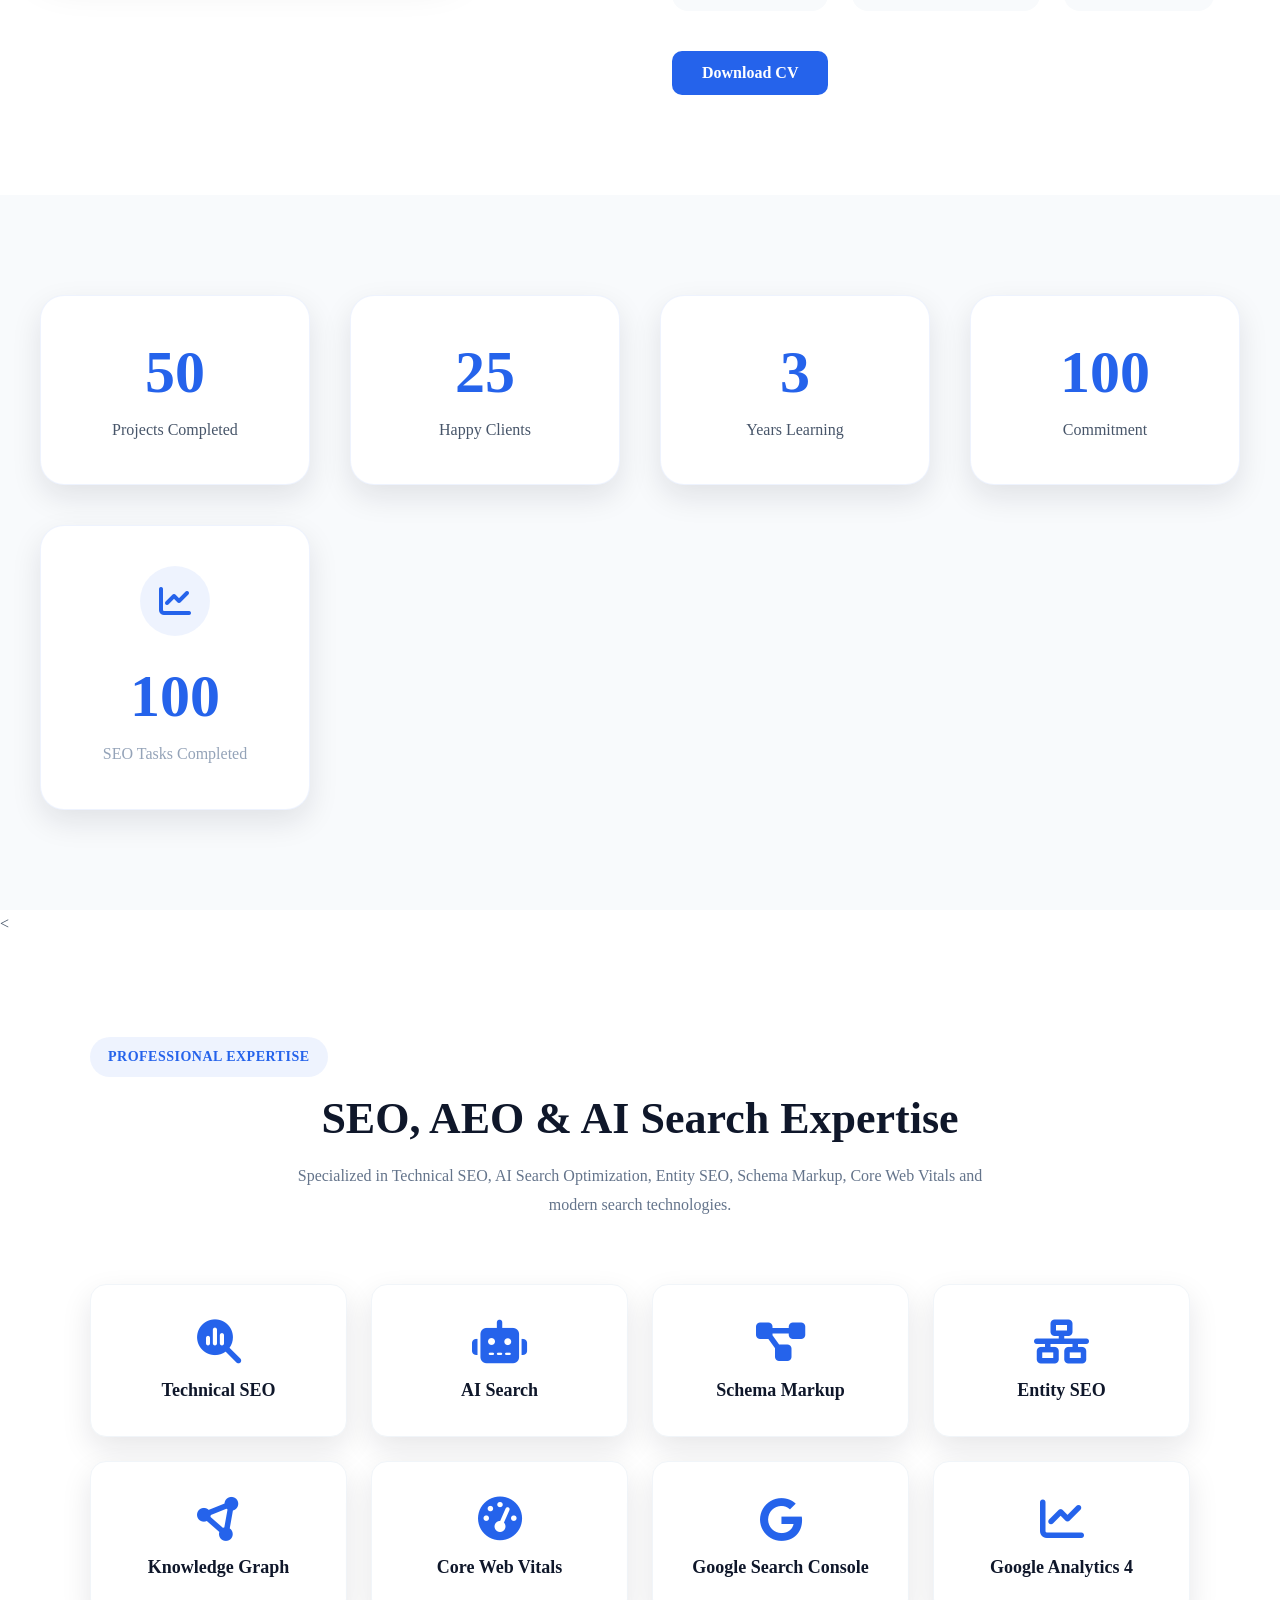
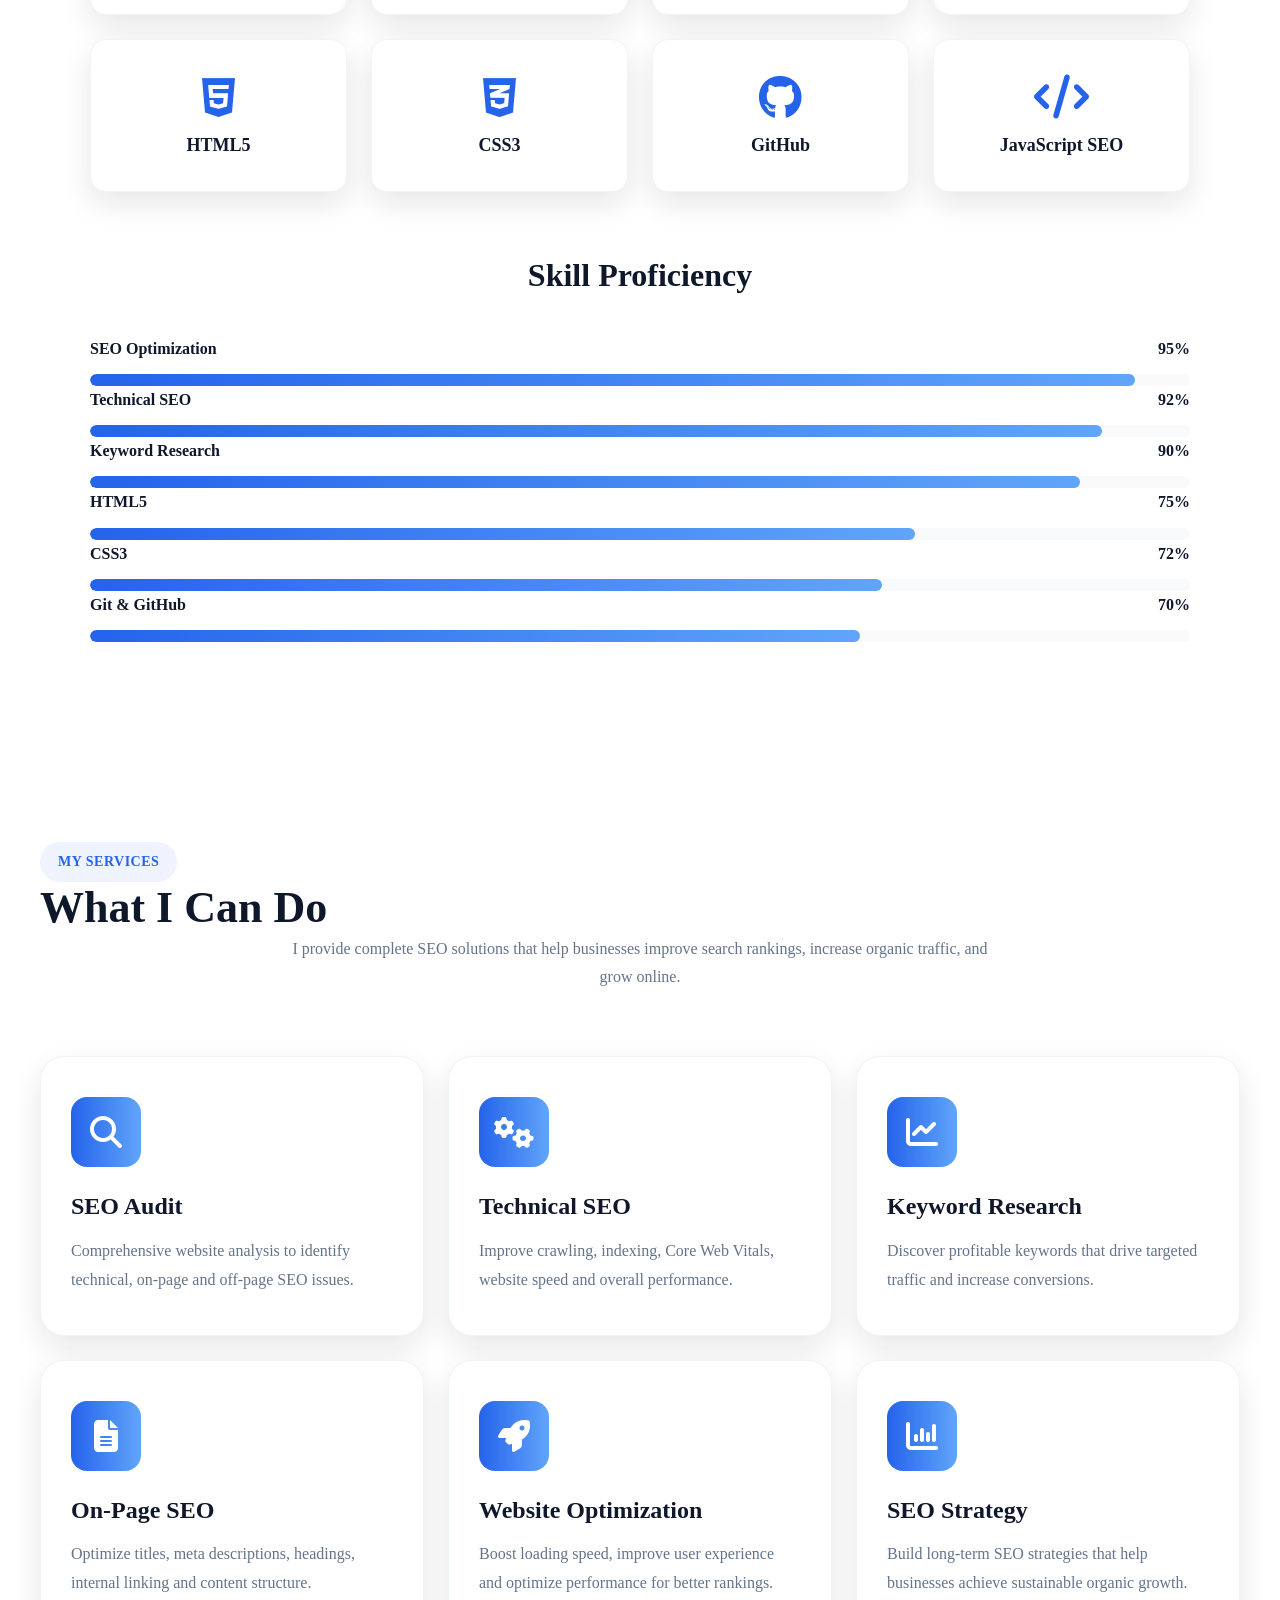
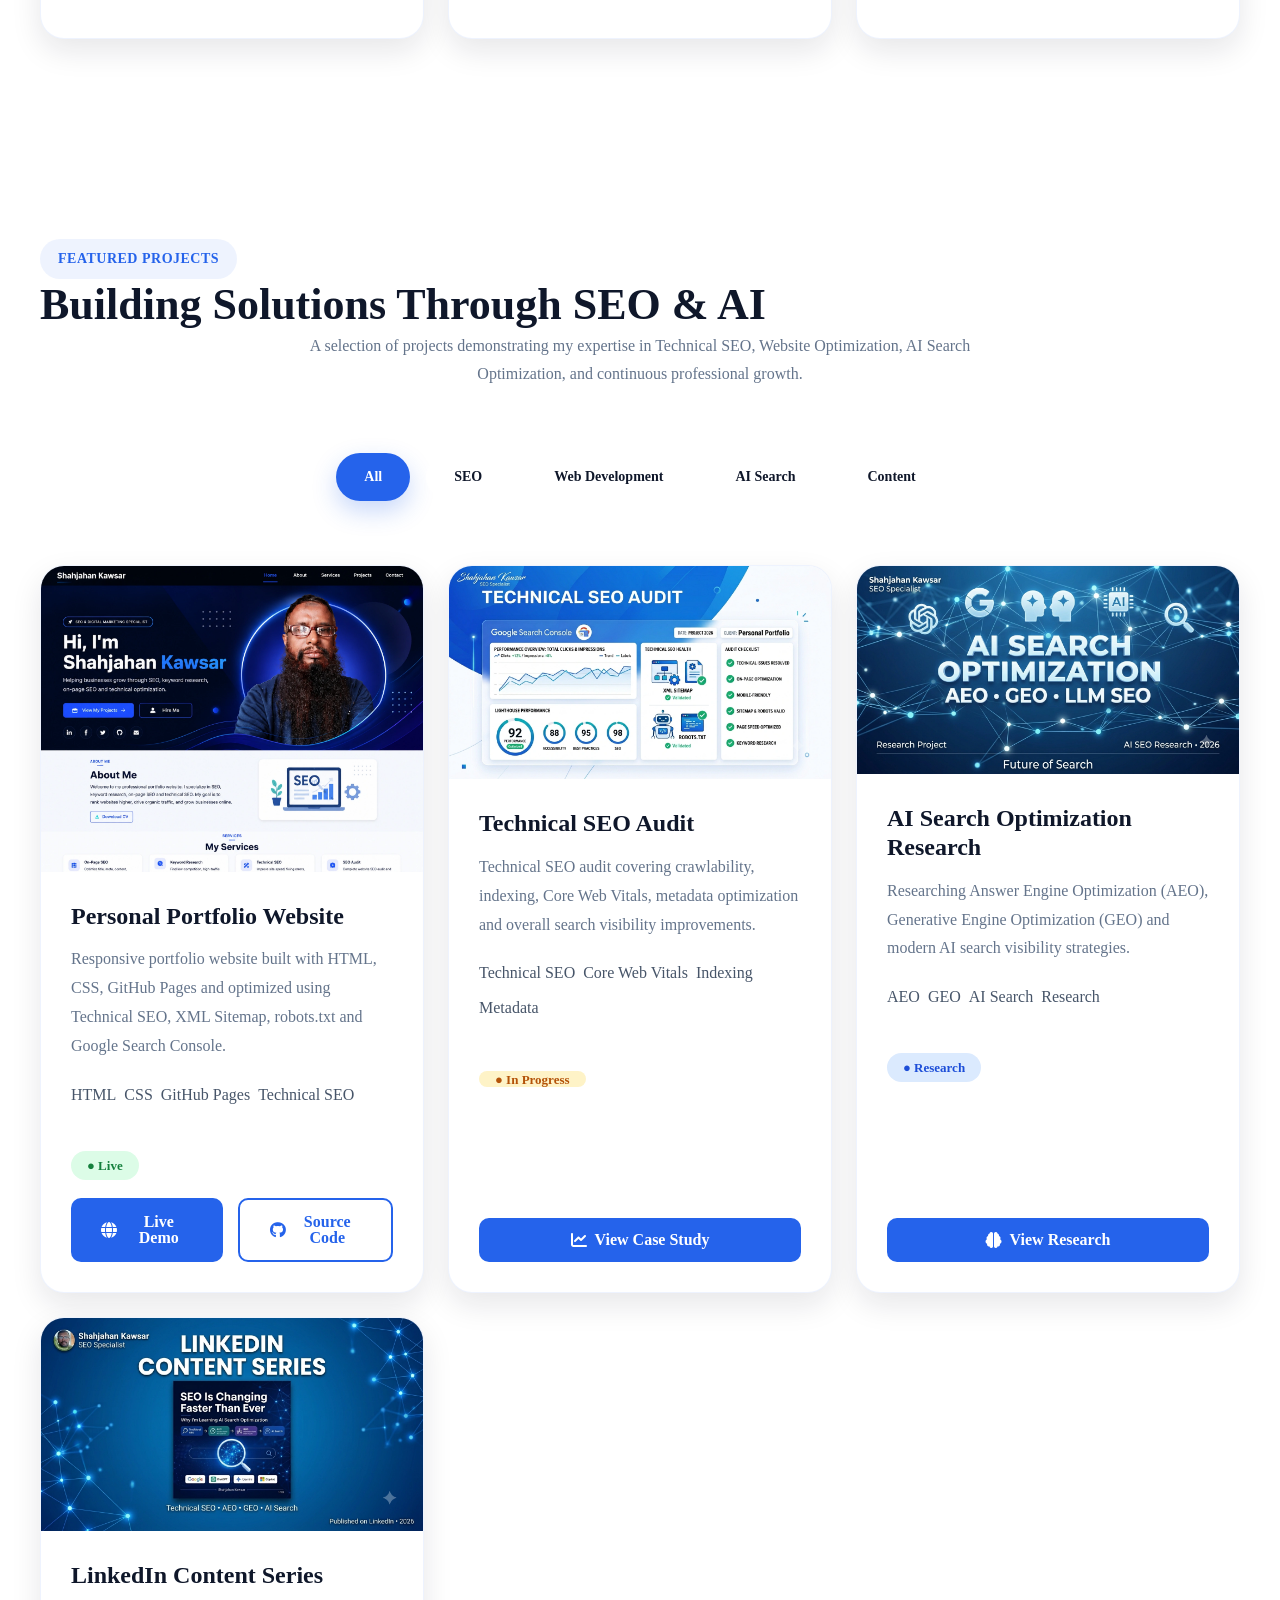
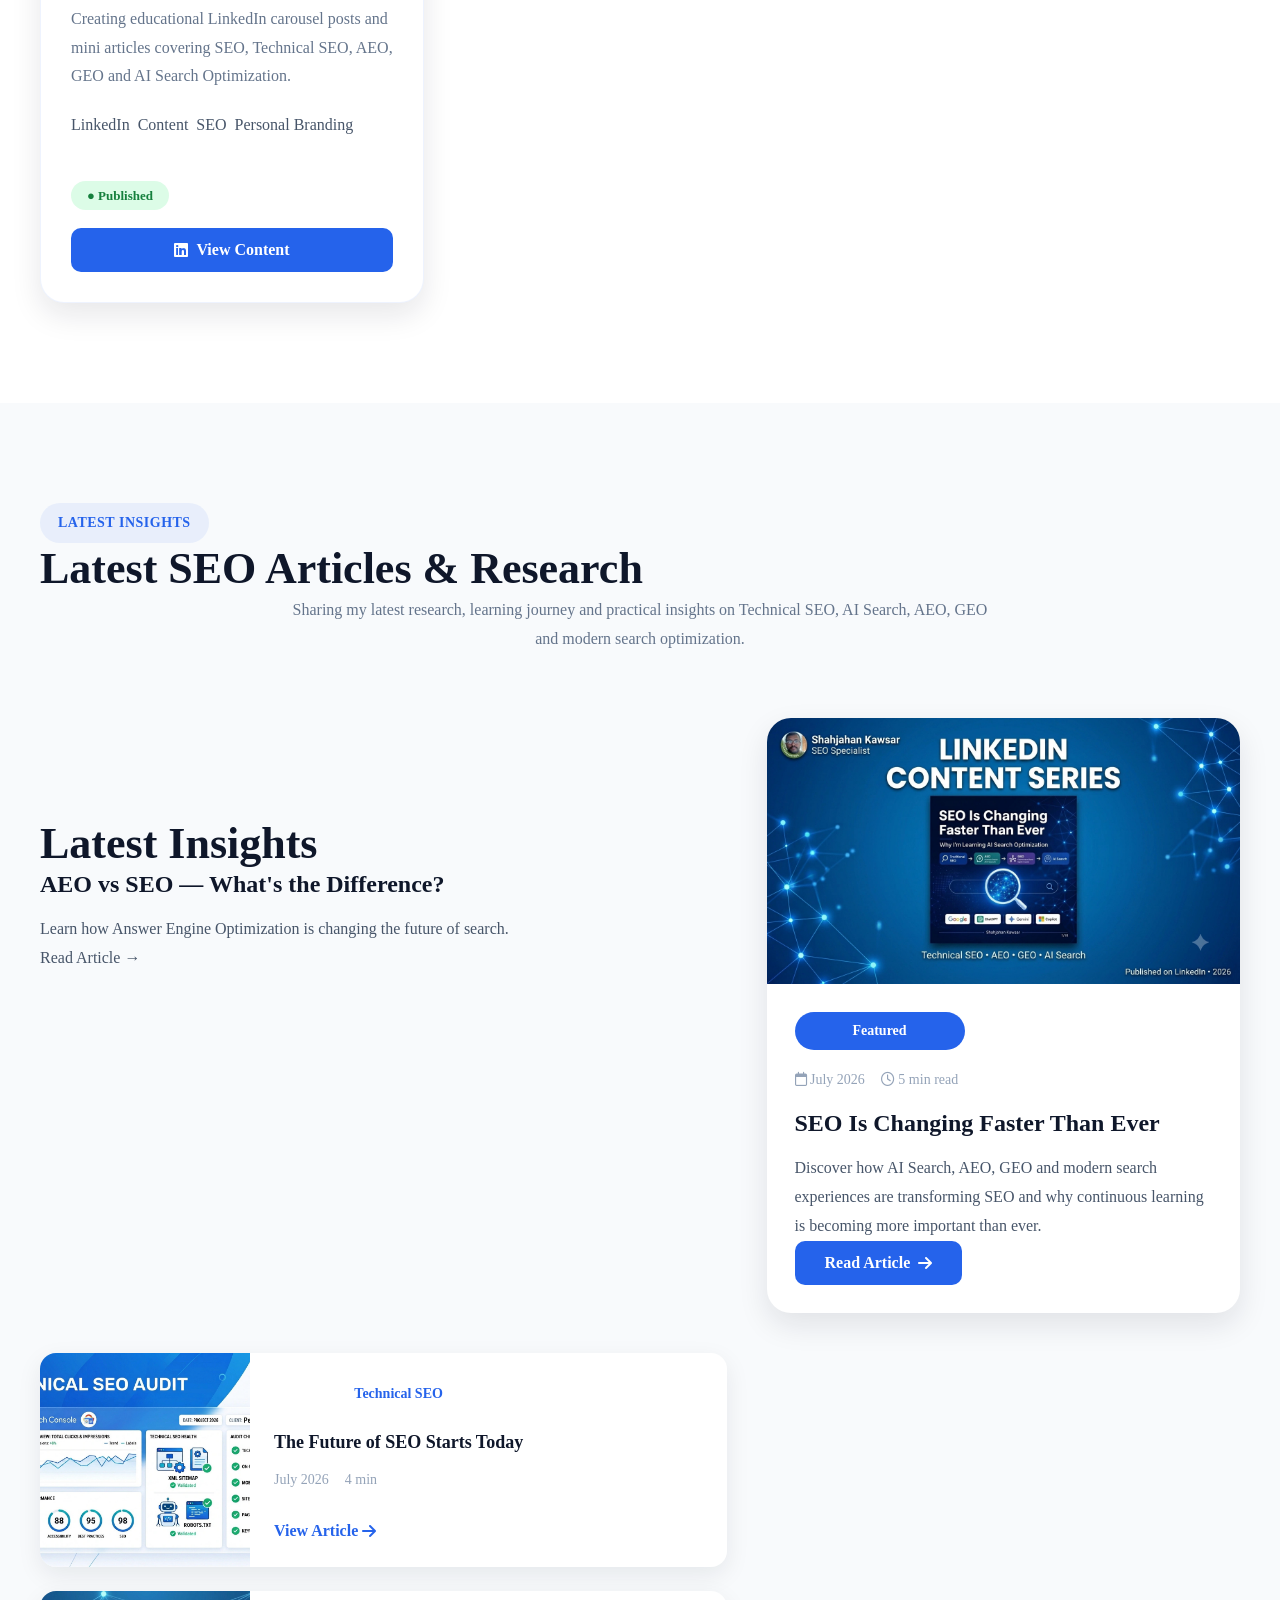
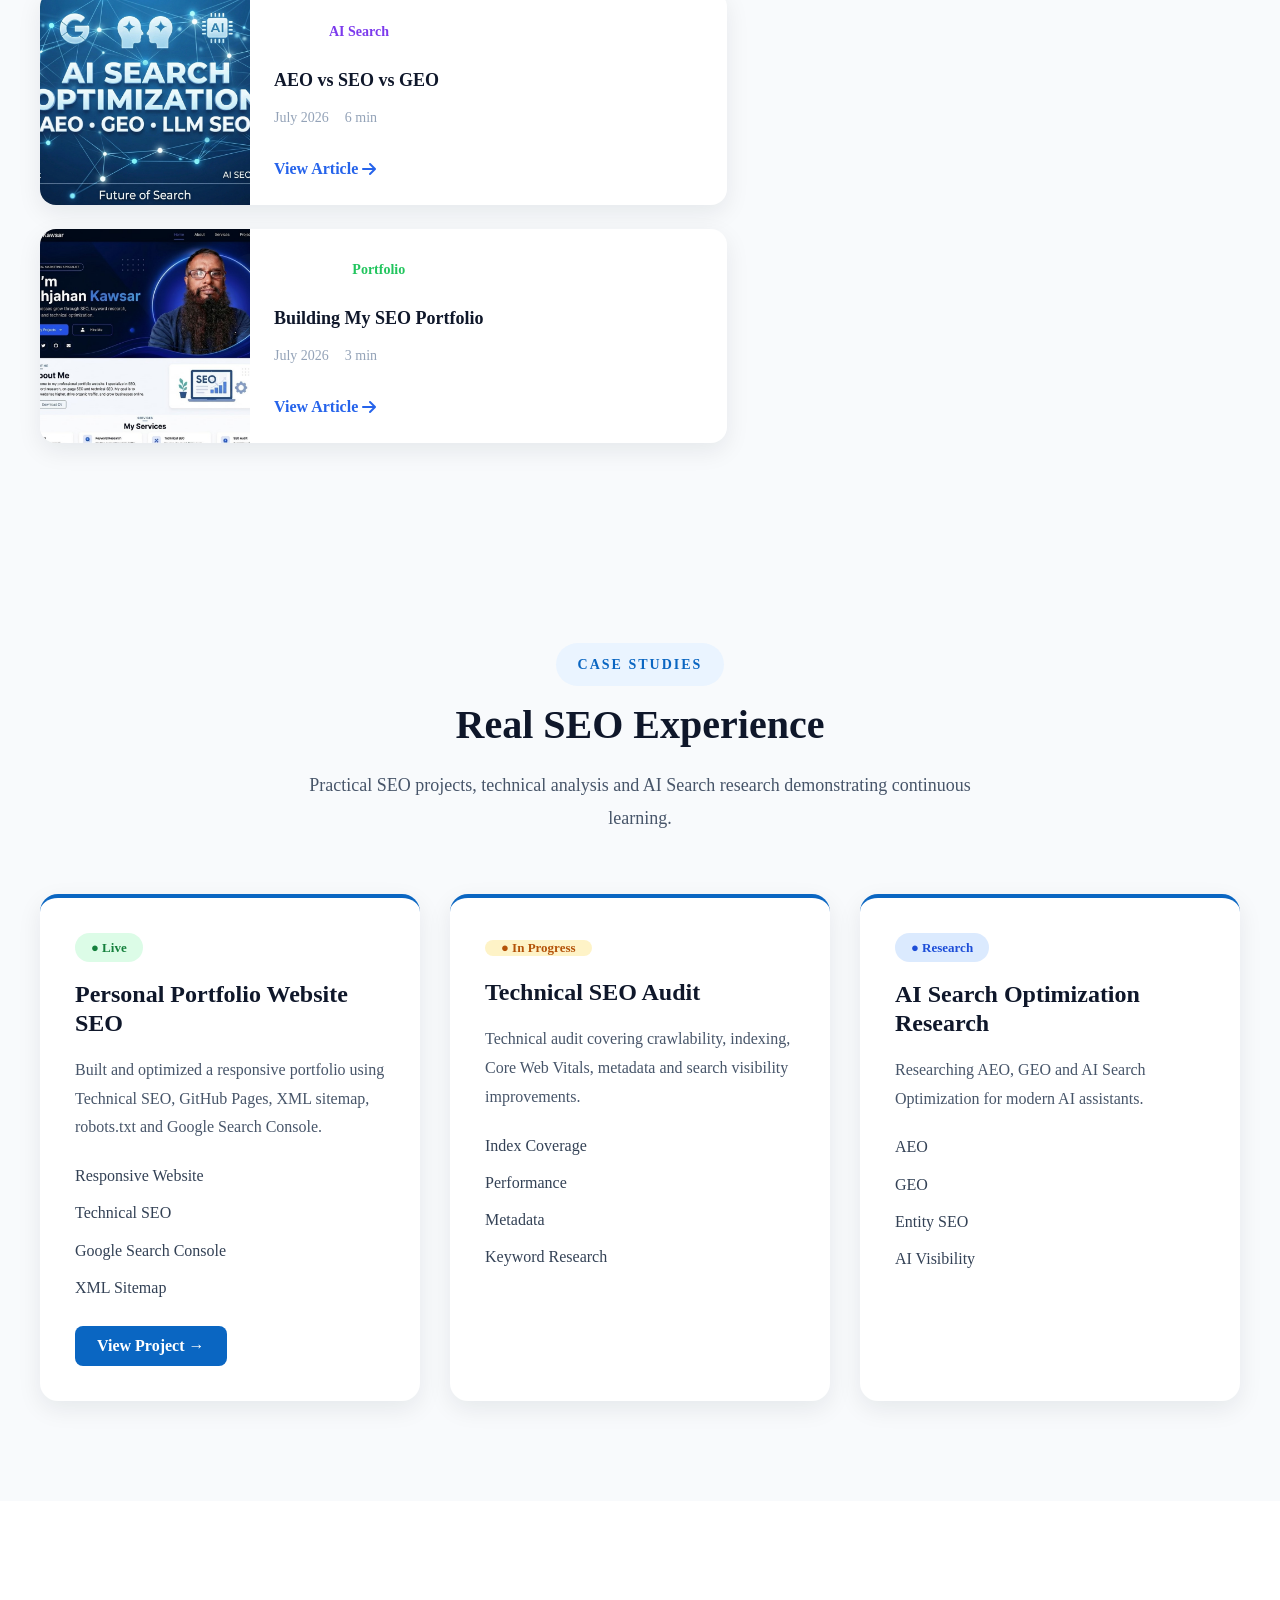
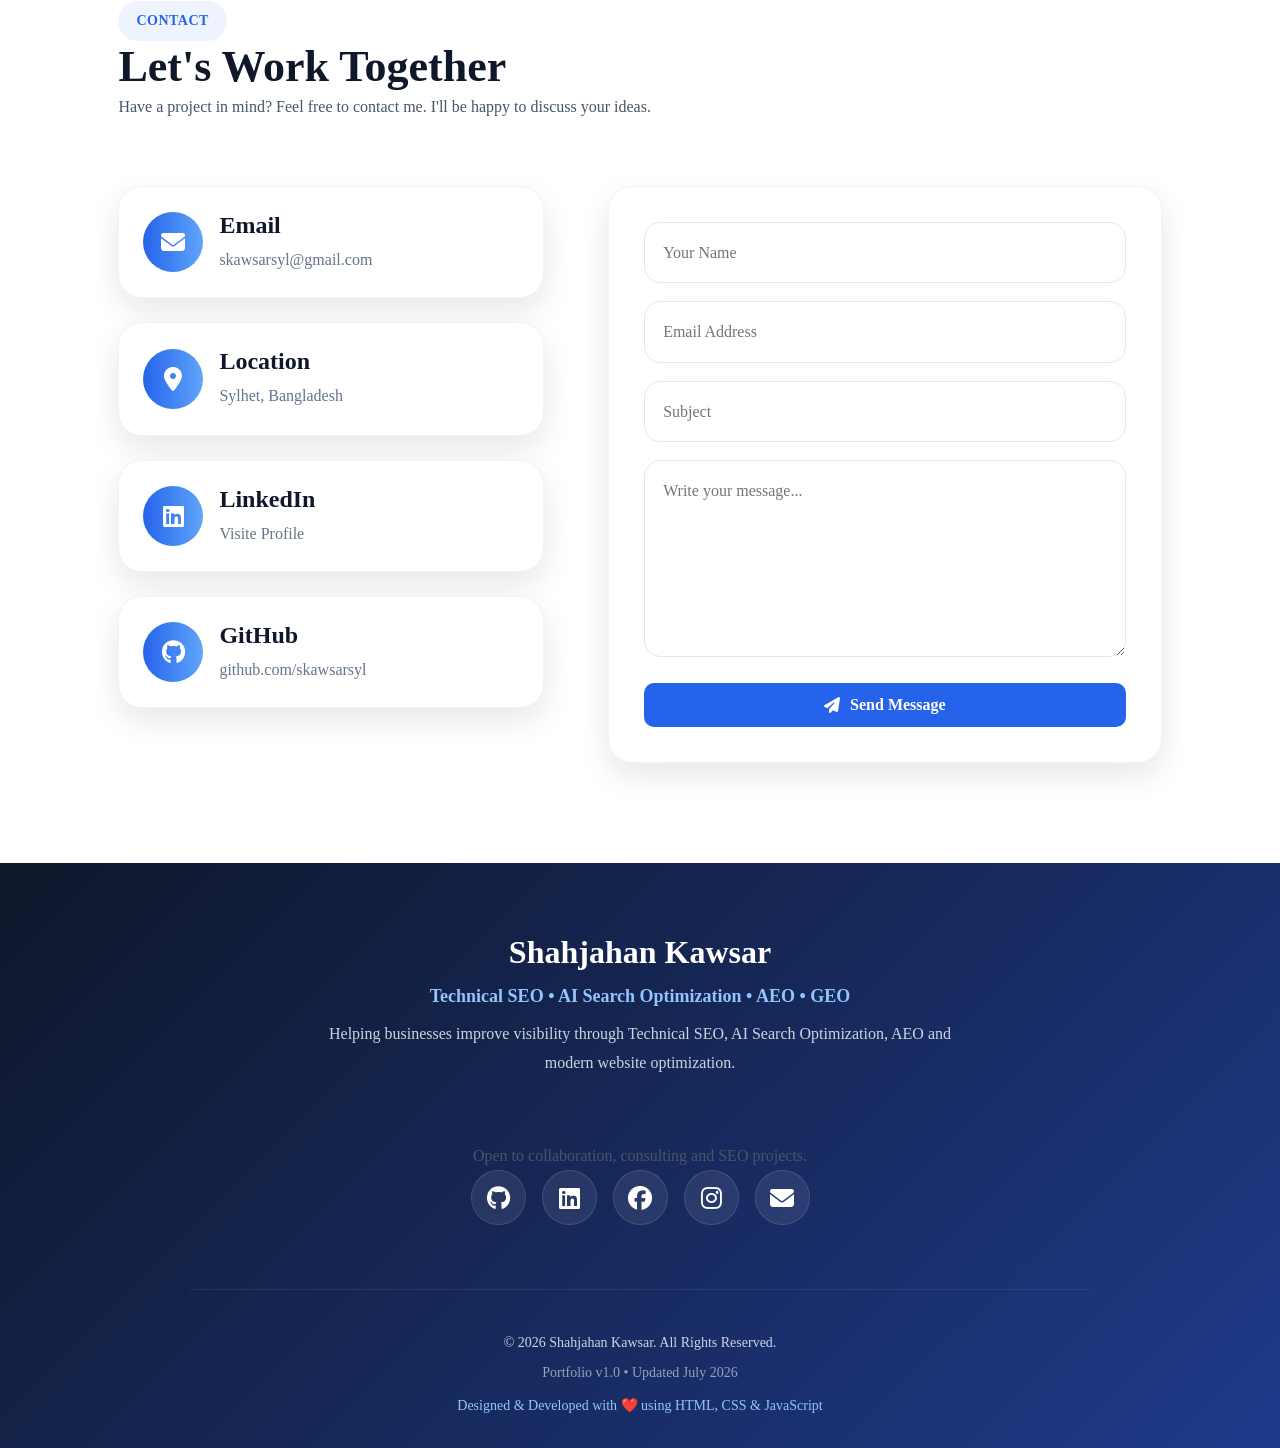
==== commit 74be1859: "refactor portfolio into modular CSS architecture" ====
--- a/index.html
+++ b/index.html
@@ -64,7 +64,15 @@
     <link rel="apple-touch-icon"
      href="images/favicon.png">
 
-    <link rel="stylesheet" href="style.css">
+<link rel="stylesheet" href="css/variables.css">
+<link rel="stylesheet" href="css/base.css">
+<link rel="stylesheet" href="css/layout.css">
+<link rel="stylesheet" href="css/components.css">
+<link rel="stylesheet" href="css/utilities.css">
+<link rel="stylesheet" href="css/responsive.css">
+<link rel="stylesheet" href="css/animations.css">
+<link rel="stylesheet" href="css/sections.css">
+
     <link rel="preconnect"
       href="https://cdnjs.cloudflare.com"
       crossorigin>
@@ -380,8 +388,7 @@
         <nav class="navbar">
 
             <div class="logo">
-                Shahjahan Kawsar
-
+                <a href="index.html">Shahjahan Kawsar</a>
             </div>
 
             <button class="theme-toggle" aria-label="Toggle Theme">
@@ -392,23 +399,26 @@
                   <i class="fa-solid fa-bars"></i>
             </button>
 
-            <ul class="nav-links">
-
-                <li><a href="#home">Home</a></li>
-
-                <li><a href="#about">About</a></li>
-
-                <li><a href="#skills">Skills</a></li>
-
-                <li><a href="#services">Services</a></li>
-
-                <li><a href="#projects">Projects</a></li>
-
-                <li><a href="#contact">Contact</a></li>
-
-            </ul>
-
-        </nav>
+
+    <ul class="nav-links">
+
+    <li><a href="#home">Home</a></li>
+    <li><a href="#about">About</a></li>
+    <li><a href="#services">Services</a></li>
+    <li><a href="#projects">Projects</a></li>
+
+    <li class="nav-insights">
+        <a href="insights/index.html">
+            Insights
+            <span class="nav-badge">NEW</span>
+        </a>
+    </li>
+
+    <li><a href="#contact">Contact</a></li>
+
+</ul>
+
+</nav>
 
     </header>
 
@@ -494,54 +504,90 @@
 
 <section id="about" class="about reveal">
 
-    <div class="about-image">
-        <img src="images/about.webp" alt="About Shahjahan Kawsar">
+    <div class="container">
+
+        <div class="about-wrapper">
+
+            <!-- About Image -->
+
+            <div class="about-image">
+
+                <img
+                    src="images/about.webp"
+                    alt="Shahjahan Kawsar - Technical SEO Specialist">
+
+            </div>
+
+            <!-- About Content -->
+
+            <div class="about-content">
+
+                <span class="section-tag">
+                    ABOUT ME
+                </span>
+
+                <h2 class="about-title">
+                    Professional SEO Specialist & Web Optimizer
+                </h2>
+
+                <p class="about-text">
+                    I'm Shahjahan Kawsar, an SEO specialist passionate about
+                    helping businesses increase their online visibility through
+                    Technical SEO, Keyword Research, On-page SEO and Website
+                    Optimization.
+                </p>
+
+                <p class="about-text">
+                    My goal is to build search-engine-friendly websites that
+                    rank higher, load faster and provide a better user
+                    experience.
+                </p>
+
+                <!-- About Stats -->
+
+                <div class="about-info">
+
+                    <div class="info-box">
+
+                        <h3>3+</h3>
+
+                        <span>Years Experience</span>
+
+                    </div>
+
+                    <div class="info-box">
+
+                        <h3>100+</h3>
+
+                        <span>SEO Tasks Completed</span>
+
+                    </div>
+
+                    <div class="info-box">
+
+                        <h3>24/7</h3>
+
+                        <span>Support</span>
+
+                    </div>
+
+                </div>
+
+                <a
+                    href="resume/Shahjahan_Kawsar_Resume_ATS_v1.0.pdf"
+                    class="btn"
+                    download>
+
+                    Download CV
+
+                </a>
+
+            </div>
+
+        </div>
+
     </div>
 
-    <div class="about-content">
-
-        <span class="section-tag">ABOUT ME</span>
-
-        <h2>Professional SEO Specialist & Web Optimizer</h2>
-
-        <p>
-            I'm Shahjahan Kawsar, an SEO specialist passionate about helping
-            businesses increase their online visibility through Technical SEO,
-            Keyword Research, On-page SEO and Website Optimization.
-        </p>
-
-        <p>
-            My goal is to build search-engine-friendly websites that rank
-            higher, load faster and provide a better user experience.
-        </p>
-
-        <div class="about-info">
-
-            <div class="info-box">
-                <h3>3+</h3>
-                <span>Years Experience</span>
-            </div>
-
-            <div class="info-box">
-                <h3>100+</h3>
-                <span>SEO Tasks Completed</span>
-            </div>
-
-            <div class="info-box">
-                <h3>24/7</h3>
-                <span>Support</span>
-            </div>
-
-        </div>
-
-        <a href="resume/Shahjahan_Kawsar_Resume_ATS_v1.0.pdf"
-          class="btn"
-          download>
-          Download CV
-        </a>
-
-    </div>
-
 </section>
 
 <!-- ================= STATS ================= -->
@@ -550,48 +596,136 @@
 
     <div class="container stats-container">
 
-        <div class="stat-box">
+        <div class="stats-card">
             <h2 class="counter" data-target="50">0</h2>
             <p>Projects Completed</p>
         </div>
 
-        <div class="stat-box">
+        <div class="stats-card">
             <h2 class="counter" data-target="25">0</h2>
             <p>Happy Clients</p>
         </div>
 
-        <div class="stat-box">
+        <div class="stats-card">
             <h2 class="counter" data-target="3">0</h2>
             <p>Years Learning</p>
         </div>
 
-        <div class="stat-box">
+        <div class="stats-card">
             <h2 class="counter" data-target="100">0</h2>
             <p>Commitment</p>
         </div>
 
+        <div class="stats-card">
+
+    <div class="stat-icon">
+        <i class="fa-solid fa-chart-line"></i>
+
     </div>
 
+    <h2 class="counter" data-target="100">0</h2>
+
+    <p class="stat-label">
+        SEO Tasks Completed
+    </p>
+             
+</div>
+
+    </div>
+
 </section>
 
-<!-- ================= SKILLS ================= -->
+<<!-- ================= SKILLS ================= -->
 
 <section id="skills" class="skills reveal">
 
     <div class="container">
 
         <span class="section-tag">
-            MY SKILLS
+            PROFESSIONAL EXPERTISE
         </span>
 
-        <h2>
-            Skills & Expertise
+        <h2 class="skills-title">
+               SEO, AEO & AI Search Expertise
         </h2>
 
         <p class="section-text">
-            My expertise focuses on Search Engine Optimization,
-            Website Performance and Digital Marketing.
+            Specialized in Technical SEO, AI Search Optimization,
+            Entity SEO, Schema Markup, Core Web Vitals and modern
+            search technologies.
         </p>
+
+        <!-- ================= SKILL GRID ================= -->
+
+    <div class="skills-grid">
+
+        <div class="skill-card">
+            <i class="fa-solid fa-magnifying-glass-chart skill-icon"></i>
+            <h3 class="skill-card-title">Technical SEO</h3>
+        </div>
+
+        <div class="skill-card">
+            <i class="fa-solid fa-robot skill-icon"></i>
+            <h3 class="skill-card-title">AI Search</h3>
+        </div>
+
+        <div class="skill-card">
+            <i class="fa-solid fa-diagram-project skill-icon"></i>
+            <h3 class="skill-card-title">Schema Markup</h3>
+        </div>
+
+        <div class="skill-card">
+            <i class="fa-solid fa-network-wired skill-icon"></i>
+            <h3 class="skill-card-title">Entity SEO</h3>
+        </div>
+
+        <div class="skill-card">
+            <i class="fa-solid fa-circle-nodes skill-icon"></i>
+            <h3 class="skill-card-title">Knowledge Graph</h3>
+        </div>
+
+        <div class="skill-card">
+            <i class="fa-solid fa-gauge-high skill-icon"></i>
+            <h3 class="skill-card-title">Core Web Vitals</h3>
+        </div>
+
+        <div class="skill-card">
+            <i class="fa-brands fa-google skill-icon"></i>
+            <h3 class="skill-card-title">Google Search Console</h3>
+        </div>
+
+        <div class="skill-card">
+            <i class="fa-solid fa-chart-line skill-icon"></i>
+            <h3 class="skill-card-title">Google Analytics 4</h3>
+        </div>
+
+        <div class="skill-card">
+            <i class="fa-brands fa-html5 skill-icon"></i>
+            <h3 class="skill-card-title">HTML5</h3>
+        </div>
+
+        <div class="skill-card">
+            <i class="fa-brands fa-css3-alt skill-icon"></i>
+            <h3 class="skill-card-title">CSS3</h3>
+        </div>
+
+        <div class="skill-card">
+            <i class="fa-brands fa-github skill-icon"></i>
+            <h3 class="skill-card-title">GitHub</h3>
+        </div>
+
+        <div class="skill-card">
+            <i class="fa-solid fa-code skill-icon"></i>
+            <h3 class="skill-card-title">JavaScript SEO</h3>
+        </div>
+
+    </div>
+
+        <!-- ================= SKILL LEVEL ================= -->
+
+        <h3 class="skill-heading">
+            Skill Proficiency
+        </h3>
 
         <div class="skill">
 
@@ -635,7 +769,7 @@
         <div class="skill">
 
             <div class="skill-title">
-                <span>HTML</span>
+                <span>HTML5</span>
                 <span>75%</span>
             </div>
 
@@ -648,7 +782,7 @@
         <div class="skill">
 
             <div class="skill-title">
-                <span>CSS</span>
+                <span>CSS3</span>
                 <span>72%</span>
             </div>
 
@@ -683,7 +817,7 @@
 
         <span class="section-tag">MY SERVICES</span>
 
-        <h2>What I Can Do</h2>
+        <h2> What I Can Do</h2>
 
         <p class="section-text">
             I provide complete SEO solutions that help businesses improve
@@ -693,21 +827,26 @@
         <div class="services-grid">
 
             <!-- Card 1 -->
-            <div class="service-card">
-
-                <div class="service-icon">
-                   <i class="fa-solid fa-magnifying-glass"></i>
-                </div>
-
-                <h3>SEO Audit</h3>
-
-                <p>
-                    Comprehensive website analysis to identify technical,
-                    on-page and off-page SEO issues.
-                </p>
-
-            </div>
-
+
+        <div class="service-card">
+
+            <div class="service-icon">
+                <i class="fa-solid fa-magnifying-glass"></i>
+            </div>
+            <div class="service-content">
+
+            <h3 class="service-title">
+                SEO Audit
+            </h3>
+
+            <p class="service-text">
+                Comprehensive website analysis to identify technical,
+                on-page and off-page SEO issues.
+            </p>
+
+        </div>
+
+</div>
             <!-- Card 2 -->
 
             <div class="service-card">
@@ -716,15 +855,22 @@
                    <i class="fa-solid fa-gears"></i>
                 </div>
 
-                <h3>Technical SEO</h3>
-
-                <p>
+            <div class="service-content">
+
+                <h3 class="service-title">
+
+                    Technical SEO</h3>
+
+                <p class="service-text">
                     Improve crawling, indexing, Core Web Vitals,
                     website speed and overall performance.
                 </p>
 
             </div>
 
+            </div>
+
+
             <!-- Card 3 -->
 
             <div class="service-card">
@@ -733,15 +879,21 @@
                     <i class="fa-solid fa-chart-line"></i>
                 </div>
 
-                <h3>Keyword Research</h3>
-
-                <p>
+            <div class="service-content">
+
+                <h3 class="service-title">
+
+                 Keyword Research</h3>
+
+                <p class="service-text">
                     Discover profitable keywords that drive targeted
                     traffic and increase conversions.
                 </p>
 
             </div>
 
+            </div>   
+
             <!-- Card 4 -->
 
             <div class="service-card">
@@ -749,16 +901,21 @@
                 <div class="service-icon">
                     <i class="fa-solid fa-file-lines"></i>
                 </div>
-
-                <h3>On-Page SEO</h3>
-
-                <p>
+            <div class="service-content">
+
+                <h3  class="service-title">
+
+                    On-Page SEO</h3>
+
+                <p class="service-text">
                     Optimize titles, meta descriptions, headings,
                     internal linking and content structure.
                 </p>
 
             </div>
 
+           </div>
+
             <!-- Card 5 -->
 
             <div class="service-card">
@@ -767,15 +924,21 @@
                     <i class="fa-solid fa-rocket"></i>
                 </div>
 
-                <h3>Website Optimization</h3>
-
-                <p>
+            <div class="service-content">
+
+                <h3 class="service-title">
+
+                    Website Optimization</h3>
+
+                <p  class="service-text">
                     Boost loading speed, improve user experience and
                     optimize performance for better rankings.
                 </p>
 
             </div>
 
+           </div>
+
             <!-- Card 6 -->
 
             <div class="service-card">
@@ -784,14 +947,19 @@
                     <i class="fa-solid fa-chart-column"></i>
                 </div>
 
-                <h3>SEO Strategy</h3>
-
-                <p>
+            <div class="service-content">
+
+                <h3 class="service-title">
+
+                    SEO Strategy</h3>
+
+                <p class="service-text">
                     Build long-term SEO strategies that help businesses
                     achieve sustainable organic growth.
                 </p>
 
             </div>
+           </div>
 
         </div>
 
@@ -868,7 +1036,9 @@
 
         <div class="project-content">
 
-            <h3>Personal Portfolio Website</h3>
+            <h3 class="featured-title">
+
+                Personal Portfolio Website</h3>
 
             <p>
                 Responsive portfolio website built with HTML, CSS, GitHub Pages
@@ -931,7 +1101,8 @@
 
         <div class="project-content">
 
-            <h3>Technical SEO Audit</h3>
+            <h3 class="featured-title">
+              Technical SEO Audit</h3>
 
             <p>
                 Technical SEO audit covering crawlability, indexing,
@@ -984,7 +1155,9 @@
 
         <div class="project-content">
 
-            <h3>AI Search Optimization Research</h3>
+            <h3 class="featured-title">
+
+            AI Search Optimization Research</h3>
 
             <p>
                 Researching Answer Engine Optimization (AEO),
@@ -1037,7 +1210,9 @@
 
         <div class="project-content">
 
-            <h3>LinkedIn Content Series</h3>
+            <h3 class="featured-title">
+
+                LinkedIn Content Series</h3>
 
             <p>
                 Creating educational LinkedIn carousel posts and mini
@@ -1099,6 +1274,28 @@
 
         <div class="insights-grid">
 
+    <section  class="latest-insights">
+
+        <h2>Latest Insights</h2>
+
+        <div class="insight-card">
+
+        <h3 class="featured-title">
+
+            AEO vs SEO — What's the Difference?</h3>
+
+        <p>
+        Learn how Answer Engine Optimization is changing the future of search.
+        </p>
+
+        <a href="insights/aeo-vs-seo.html">
+        Read Article →
+        </a>
+
+      </div>
+
+</section>
+
             <!-- ================= FEATURED ARTICLE ================= -->
 
             <article class="featured-article">
@@ -1130,7 +1327,9 @@
 
                     </div>
 
-                    <h3>SEO Is Changing Faster Than Ever</h3>
+                    <h3 class="featured-title">
+
+                        SEO Is Changing Faster Than Ever </h3>
 
                     <p>
                         Discover how AI Search, AEO, GEO and modern search
@@ -1174,7 +1373,7 @@
 
                         </span>
 
-                        <h4>
+                        <h4 class="article-title">
 
                             The Future of SEO Starts Today
 
@@ -1216,7 +1415,7 @@
 
                         </span>
 
-                        <h4>
+                        <h4 class="article-title">
 
                             AEO vs SEO vs GEO
 
@@ -1258,7 +1457,7 @@
 
                         </span>
 
-                        <h4>
+                        <h4 class="article-title">
 
                             Building My SEO Portfolio
 
@@ -1453,7 +1652,9 @@
 
     <div class="container">
 
-        <h2>Shahjahan Kawsar</h2>
+        <h2 class="footer-title">
+
+            Shahjahan Kawsar</h2>
 
         <p class="footer-tagline">
            Technical SEO • AI Search Optimization • AEO • GEO
@@ -1505,7 +1706,7 @@
 
    </div>
 
-        <hr>
+         <hr class="footer-divider">
 
             <p class="copyright">
                  © 2026 Shahjahan Kawsar.
@@ -1530,7 +1731,8 @@
            <i class="fa-solid fa-arrow-up"></i>
      </button>
 
-      <script src="script.js"></script>
+      <script src="js/script.js"></script>
+
 
 </body>
 
--- a/css/variables.css
+++ b/css/variables.css
@@ -0,0 +1,297 @@
+
+
+
+
+/* =====================================================
+   DESIGN TOKENS
+   Shahjahan Kawsar Portfolio Design System
+===================================================== */
+
+:root {
+
+    /* ==========================================
+       BRAND COLORS
+    ========================================== */
+
+    --primary: #2563eb;
+    --primary-light: #60a5fa;
+    --primary-dark: #1d4ed8;
+    --primary-hover: #1e40af;
+
+    --secondary: #7c3aed;
+    --accent: #06b6d4;
+
+    --success: #22c55e;
+    --warning: #f59e0b;
+    --danger: #ef4444;
+    --info: #0ea5e9;
+
+
+    /* ==========================================
+       BACKGROUND COLORS
+    ========================================== */
+
+    --background: #ffffff;
+    --surface: #f8fafc;
+    --card: #ffffff;
+    --glass: rgba(255, 255, 255, .65);
+
+    --background-dark: #0f172a;
+    --surface-dark: #111827;
+    --card-dark: #1e293b;
+
+
+    /* ==========================================
+       TEXT COLORS
+    ========================================== */
+
+    --heading: #0f172a;
+    --text: #475569;
+    --text-light: #64748b;
+    --text-muted: #94a3b8;
+    --text-white: #ffffff;
+    --black: #000000;
+
+    --footer-text:#93c5fd;
+    --footer-muted:#cbd5e1;
+    --footer-accent:#94a3b8;
+
+    /* ==========================================
+       HERO TOKENS
+    ========================================== */
+
+    --hero-image: 430px;
+    --hero-image-mobile: 280px;
+    --hero-circle-mobile: 320px;
+    --hero-circle: 430px;
+    --hero-blur: 80px;
+    --hero-overlay: 500px;
+    --hero-content-width: 620px;
+    --hero-overlay-blur: 80px;
+    --hero-social-size: 48px;
+    --hero-badge-padding: 10px 22px;
+    --hero-subtitle-height: 45px;
+    --hero-overlay-color: rgba(58, 134, 255, .18);
+    --section-header-width:750px;
+    --section-text-width:700px;
+    --animation-rotate: 12s;
+
+    --about-image: 420px;
+    --info-box-padding: 22px;
+    --info-box-width: 150px;
+
+    --hover-lift-sm:-4px;
+    --hover-lift-md:-6px;
+    --hover-lift-lg:-8px;
+    --hover-lift-xl:-10px;
+
+    --stats-card-padding: 40px 25px;
+    --stats-card-min: 220px;
+    --skill-card-min:220px;
+    --skill-card-padding:35px 20px;
+    --skill-progress-padding:25px;
+
+
+    --service-card-min:300px;
+    --service-card-padding:40px 30px;
+    --service-icon-gap:25px;
+    --article-padding:28px;
+    --section-padding:100px;
+    --contact-card-padding:24px;
+    --contact-icon-size:60px;
+
+
+
+    --footer-padding:70px 8% 30px;
+    --footer-padding-mobile:60px 6% 25px;
+    --footer-social-size:55px;
+    --footer-social-size-mobile:48px;
+    --footer-text-width:650px;
+    --footer-divider-width:900px;
+    --footer-social-bg:rgba(255,255,255,.08);
+    --footer-social-border:rgba(255,255,255,.12);
+    --hover-scale:1.08;
+
+    /* ==========================================
+       HERO COLORS
+    ========================================== */
+
+    --hero-title: #0f172a;
+    --hero-highlight: #2563eb;
+    --hero-subtitle: #1e293b;
+    --hero-text: #64748b;
+
+
+    /* ==========================================
+       BORDER
+    ========================================== */
+
+    --border: #e2e8f0;
+    --border-light: #f1f5f9;
+    --border-dark: #334155;
+    --primary-soft-bg: rgba(37, 99, 235, .08);
+
+    /* ==========================================
+       BORDER RADIUS
+    ========================================== */
+
+    --radius-xs: 6px;
+    --radius-sm: 10px;
+    --radius-md: 16px;
+    --radius-lg: 24px;
+    --radius-xl: 32px;
+    --radius-pill: 999px;
+/* ==========================================
+   COMPONENT TOKENS
+========================================== */
+
+    --btn-padding-sm:10px 20px;
+    --btn-padding:14px 30px;
+    --btn-padding-lg:16px 36px;
+    
+    --badge-padding:6px 14px;
+    --input-padding:14px 18px;
+
+    --icon-box:70px;
+
+    --progress-height:12px;
+    --progress-animation:1.8s ease;
+
+    --glass-blur:14px;
+    --glass-border:rgba(255,255,255,.20);
+
+    /* ==========================================
+       SPACING
+    ========================================== */
+
+    --space-xs: 4px;
+    --space-sm: 8px;
+    --space-md: 16px;
+    --space-lg: 24px;
+    --space-xl: 40px;
+    --space-2xl: 64px;
+    --space-section: 100px;
+
+
+    /* ==========================================
+       TYPOGRAPHY
+    ========================================== */
+
+    --font-family: 'Poppins', sans-serif;
+
+    --font-xs: .75rem;      /*12*/
+    --font-sm: .875rem;     /*14*/
+    --font-md: 1rem;        /*16*/
+    --font-lg: 1.125rem;    /*18*/
+    --font-xl: 1.5rem;      /*24*/
+    --font-2xl: 2rem;       /*32*/
+    --font-3xl: 2.75rem;    /*44*/
+    --font-4xl: 3.75rem;    /*60*/
+
+
+    /* ==========================================
+       FONT WEIGHT
+    ========================================== */
+
+    --fw-light: 300;
+    --fw-normal: 400;
+    --fw-medium: 500;
+    --fw-semibold: 600;
+    --fw-bold: 700;
+    --fw-black: 800;
+
+
+    /* ==========================================
+       SHADOWS
+    ========================================== */
+
+    --shadow-xs: 0 2px 6px rgba(0, 0, 0, .05);
+    --shadow-sm: 0 6px 15px rgba(0, 0, 0, .08);
+    --shadow-md: 0 12px 30px rgba(15, 23, 42, .10);
+    --shadow-lg: 0 18px 45px rgba(15, 23, 42, .14);
+    --shadow-xl: 0 30px 60px rgba(15, 23, 42, .18);
+    --shadow-glow: 0 0 30px rgba(37, 99, 235, .35);
+    --shadow-primary:0 14px 35px rgba(37,99,235,.45);
+    --focus-ring:0 0 0 3px rgba(37,99,235,.15);
+
+
+    /* ==========================================
+   GRADIENTS
+========================================== */
+
+    --gradient-primary:
+        linear-gradient(90deg,var(--primary),var(--primary-light));
+
+    --footer-gradient:
+        linear-gradient(135deg,#0f172a,#1e3a8a);
+
+    /* ==========================================
+       Z-INDEX
+    ========================================== */
+
+    --z-dropdown: 100;
+    --z-sticky: 500;
+    --z-fixed: 1000;
+    --z-modal: 2000;
+    --z-toast: 3000;
+    --z-tooltip: 4000;
+
+
+    /* ==========================================
+       OPACITY
+    ========================================== */
+
+    --opacity-0: 0;
+    --opacity-25: .25;
+    --opacity-50: .5;
+    --opacity-75: .75;
+    --opacity-100: 1;
+
+
+    /* ==========================================
+       TRANSITIONS
+    ========================================== */
+
+    --transition-fast: .25s ease;
+    --transition: .35s ease;
+    --transition-slow: .50s ease;
+
+
+    /* ==========================================
+       CONTAINER
+    ========================================== */
+
+    --container: 1200px;
+
+    --skills-container: 1100px;
+}
+
+/* =====================================================
+   DARK MODE TOKENS
+===================================================== */
+
+body.dark-mode{
+
+    --background:#0f172a;
+    --surface:#111827;
+    --card:#1e293b;
+
+    --heading:#f8fafc;
+    --text:#cbd5e1;
+    --text-light:#94a3b8;
+    --text-muted:#64748b;
+
+    --hero-title:#ffffff;
+    --hero-highlight:#60a5fa;
+    --hero-subtitle:#dbeafe;
+    --hero-text:#cbd5e1;
+
+    --border:#334155;
+    --border-light:#475569;
+
+    --glass:rgba(30,41,59,.75);
+
+    --shadow-md:0 12px 35px rgba(0,0,0,.35);
+    --shadow-lg:0 20px 50px rgba(0,0,0,.45);
+
+}
--- a/css/base.css
+++ b/css/base.css
@@ -0,0 +1,282 @@
+
+
+
+/* =====================================================
+   BASE CSS
+   Foundation Layer
+===================================================== */
+
+
+/* ==========================================
+   RESET
+========================================== */
+
+*,
+*::before,
+*::after{
+    margin:0;
+    padding:0;
+    box-sizing:border-box;
+}
+
+
+/* ==========================================
+   HTML
+========================================== */
+
+html{
+    scroll-behavior:smooth;
+    font-size:16px;
+}
+
+
+/* ==========================================
+   BODY
+========================================== */
+
+body{
+
+    font-family:var(--font-family) 'Poppins',sans-serif;
+    background:var(--background);
+    color:var(--text);
+    font-size:var(--font-md);
+    font-weight:var(--fw-normal);
+    line-height:1.7;
+    overflow-x:hidden;
+
+    transition:
+        background var(--transition),
+        color var(--transition);
+
+    text-rendering:optimizeLegibility;
+    -webkit-font-smoothing:antialiased;
+    -moz-osx-font-smoothing:grayscale;
+
+}
+
+
+/* ==========================================
+   IMAGES
+========================================== */
+
+img{
+
+    display:block;
+    max-width:100%;
+    height:auto;
+
+}
+
+
+/* ==========================================
+   LINKS
+========================================== */
+
+a{
+
+    color:inherit;
+    text-decoration:none;
+    transition:var(--transition-fast);
+
+}
+
+
+/* ==========================================
+   LISTS
+========================================== */
+
+ul,
+ol{
+
+    list-style:none;
+
+}
+
+
+/* ==========================================
+   BUTTONS
+========================================== */
+
+button{
+
+    font:inherit;
+    border:none;
+    background:none;
+    cursor:pointer;
+
+}
+
+
+/* ==========================================
+   INPUTS
+========================================== */
+
+input,
+textarea,
+select{
+
+    font:inherit;
+    color:inherit;
+    background:transparent;
+    border:none;
+    outline:none;
+
+}
+
+
+/* ==========================================
+   HEADINGS
+========================================== */
+
+h1,
+h2,
+h3,
+h4,
+h5,
+h6{
+
+    color:var(--heading);
+    font-weight:var(--fw-bold);
+    line-height:1.2;
+
+}
+
+h1{
+
+    font-size:var(--font-4xl);
+
+}
+
+h2{
+
+    font-size:var(--font-3xl);
+
+}
+
+h3{
+
+    font-size:var(--font-2xl);
+
+}
+
+h4{
+
+    font-size:var(--font-xl);
+
+}
+
+h5{
+
+    font-size:var(--font-lg);
+
+}
+
+h6{
+
+    font-size:var(--font-md);
+
+}
+
+
+/* ==========================================
+   PARAGRAPH
+========================================== */
+
+p{
+
+    color:var(--text);
+    line-height:1.8;
+
+}
+
+
+/* ==========================================
+   SELECTION
+========================================== */
+
+::selection{
+
+    background:var(--primary);
+    color:#fff;
+
+}
+
+
+/* ==========================================
+   FOCUS
+========================================== */
+
+:focus-visible{
+
+    outline:2px solid var(--primary);
+    outline-offset:3px;
+
+}
+
+
+/* ==========================================
+   HORIZONTAL RULE
+========================================== */
+
+hr{
+
+    border:none;
+    border-top:1px solid var(--border);
+
+}
+
+
+/* ==========================================
+   TABLE
+========================================== */
+
+table{
+
+    border-collapse:collapse;
+    width:100%;
+
+}
+
+
+/* ==========================================
+   SVG
+========================================== */
+
+svg{
+
+    display:block;
+
+}
+
+
+/* ==========================================
+   IFRAME
+========================================== */
+
+iframe{
+
+    border:0;
+    max-width:100%;
+
+}
+
+
+/* ==========================================
+   REDUCED MOTION
+========================================== */
+
+@media (prefers-reduced-motion:reduce){
+
+    *{
+
+        animation-duration:.01ms !important;
+
+        animation-iteration-count:1 !important;
+
+        transition-duration:.01ms !important;
+
+        scroll-behavior:auto !important;
+
+    }
+
+}
--- a/css/layout.css
+++ b/css/layout.css
@@ -0,0 +1,212 @@
+
+
+
+/* =====================================================
+   LAYOUT CSS
+   Grid • Flex • Container • Sections
+===================================================== */
+
+body {
+    padding-top: 85px;
+}
+
+/* ==========================================
+   MAIN CONTAINER
+========================================== */
+
+.container{
+    width:min(100% - 2rem,var(--container));
+    margin-inline:auto;
+}
+
+
+/* ==========================================
+   SECTION
+========================================== */
+
+section{
+    padding:var(--space-section) 0;
+    position:relative;
+}
+
+
+/* ==========================================
+   SECTION HEADER
+========================================== */
+
+.section-header{
+    text-align:center;
+    max-width:var(--section-header-width);
+    margin:0 auto var(--space-xl);
+}
+
+.section-header h2{
+    margin-bottom:var(--space-md);
+}
+
+.section-header > *{
+    margin-inline:auto;
+}
+
+.section-header p{
+    color:var(--text-light);
+}
+
+
+/* ==========================================
+   GRID
+========================================== */
+
+.grid{
+    display:grid;
+    gap:var(--space-lg);
+}
+
+
+/* ==========================================
+   GRID 2
+========================================== */
+
+.grid-2{
+    display:grid;
+    grid-template-columns:repeat(2,1fr);
+    gap:var(--space-xl);
+}
+
+@media (max-width:768px){
+
+    .grid-2{
+        grid-template-columns:1fr;
+    }
+
+}
+
+
+/* ==========================================
+   GRID 3
+========================================== */
+
+.grid-3{
+    display:grid;
+    grid-template-columns:repeat(3,1fr);
+    gap:var(--space-lg);
+}
+
+@media (max-width:900px){
+
+    .grid-3{
+        grid-template-columns:repeat(2,1fr);
+    }
+
+}
+
+@media (max-width:600px){
+
+    .grid-3{
+        grid-template-columns:1fr;
+    }
+
+}
+
+
+/* ==========================================
+   GRID 4
+========================================== */
+
+.grid-4{
+    display:grid;
+    grid-template-columns:repeat(4,1fr);
+    gap:var(--space-lg);
+}
+
+@media (max-width:1100px){
+
+    .grid-4{
+        grid-template-columns:repeat(2,1fr);
+    }
+
+}
+
+@media (max-width:600px){
+
+    .grid-4{
+        grid-template-columns:1fr;
+    }
+
+}
+
+
+/* ==========================================
+   AUTO GRID
+========================================== */
+
+.auto-grid{
+    display:grid;
+    grid-template-columns:
+        repeat(auto-fit,minmax(280px,1fr));
+    gap:var(--space-lg);
+}
+
+
+/* ==========================================
+   STACK
+========================================== */
+
+.stack{
+    display:flex;
+    flex-direction:column;
+    gap:var(--space-md);
+}
+
+
+/* ==========================================
+   CLUSTER
+========================================== */
+
+.cluster{
+    display:flex;
+    flex-wrap:wrap;
+    gap:var(--space-md);
+    align-items:center;
+}
+
+
+/* ==========================================
+   SPLIT
+========================================== */
+
+.split{
+    display:flex;
+    justify-content:space-between;
+    align-items:center;
+    gap:var(--space-lg);
+}
+
+
+/* ==========================================
+   SIDEBAR LAYOUT
+========================================== */
+
+.sidebar-layout{
+    display:grid;
+    grid-template-columns:300px 1fr;
+    gap:var(--space-xl);
+}
+
+@media (max-width:768px){
+
+    .sidebar-layout{
+        grid-template-columns:1fr;
+    }
+
+}
+
+
+/* ==========================================
+   WRAPPER
+========================================== */
+
+.wrapper{
+    width:100%;
+    position:relative;
+}
--- a/css/components.css
+++ b/css/components.css
@@ -0,0 +1,575 @@
+
+
+
+/* =====================================================
+   COMPONENTS CSS
+   Reusable UI Components
+===================================================== */
+
+
+/* =====================================================
+   01. NAVBAR
+===================================================== */
+header{
+    position:fixed;
+    inset:0 0 auto 0;
+    width:100%;
+    background:rgba(255,255,255,.95);
+    backdrop-filter:blur(10px);
+    box-shadow:var(--shadow-sm);
+    z-index:var(--z-fixed);
+}
+
+.navbar{
+    max-width:var(--container);
+    margin:auto;
+
+    display:flex;
+    justify-content:space-between;
+    align-items:center;
+
+    padding:18px 20px;
+}
+
+.logo{
+    font-size:var(--font-xl);
+    font-weight:var(--fw-bold);
+    color:var(--primary);
+}
+
+.nav-links{
+    display:flex;
+    gap:30px;
+}
+
+.nav-links a{
+    color:var(--heading);
+    font-weight:var(--fw-medium);
+    transition:var(--transition-fast);
+}
+
+.nav-links a:hover{
+    color:var(--primary);
+}
+
+.nav-links a.active{
+    color:var(--primary);
+    font-weight:var(--fw-semibold);
+}
+
+.nav-links a.active::after{
+    content:"";
+    display:block;
+    width:100%;
+    height:2px;
+    background:var(--primary);
+    margin-top:5px;
+    border-radius:2px;
+}
+
+.nav-badge{
+    display:inline-block;
+    margin-left:6px;
+    padding:2px 7px;
+
+    font-size:var(--font-xs);
+    font-weight:var(--fw-bold);
+
+    color:var(--background);
+    background:var(--primary);
+
+    border-radius:var(--radius-pill);
+    text-transform:uppercase;
+}
+
+
+/* =====================================================
+   HAMBURGER MENU
+===================================================== */
+
+.menu-toggle{
+    display:none;
+
+    background:transparent;
+    border:none;
+
+    font-size:var(--font-2xl);
+    color:var(--heading);
+
+    cursor:pointer;
+    transition:var(--transition-fast);
+}
+
+.menu-toggle:hover{
+    color:var(--primary);
+}
+
+
+/* =====================================================
+   THEME TOGGLE
+===================================================== */
+
+.theme-toggle{
+    background:transparent;
+    border:none;
+
+    font-size:var(--font-xl);
+    color:var(--heading);
+
+    cursor:pointer;
+
+    transition:var(--transition-fast);
+
+    margin-left:auto;
+    margin-right:var(--space-md);
+}
+
+.theme-toggle:hover{
+    color:var(--primary);
+    transform:rotate(20deg);
+}
+
+
+/* =====================================================
+   SCROLL PROGRESS BAR
+===================================================== */
+
+#progress-bar{
+    position:absolute;
+    top:0;
+    left:0;
+
+    width:0;
+    height:4px;
+
+    background:var(--gradient-primary);
+
+    z-index:var(--z-modal);
+
+    transition:width .15s linear;
+
+    box-shadow:var(--shadow-glow);
+}
+
+
+
+
+
+ /* ==========================================
+   STICKY HEADER
+========================================== */
+
+/* Future Enhancement */
+
+
+/* ==========================================
+   ACTIVE MENU
+========================================== */
+
+/* Current Active Navigation */
+
+
+
+
+/* ==========================================
+   BUTTONS
+========================================== */
+
+
+.btn{
+
+    line-height:1;
+    display:inline-flex;
+    align-items:center;
+    justify-content:center;
+    gap:var(--space-sm);
+    padding:var(--btn-padding);
+    border:none;
+    border-radius:var(--radius-sm);
+    background:var(--primary);
+    color:var(--text-white);
+    font-size:var(--font-md);
+    font-weight:var(--fw-semibold);
+    cursor:pointer;
+    transition:var(--transition);
+
+}
+
+.btn-sm{
+    padding:var(--btn-padding-sm);
+}
+
+.btn-lg{
+    padding:var(--btn-padding-lg);
+}
+
+.btn:hover{
+
+    background:var(--primary-hover);
+    transform:translateY(var(--hover-lift-md));
+    box-shadow:var(--shadow-glow);
+
+}
+
+.btn-outline{
+
+    background:transparent;
+    color:var(--primary);
+    border:2px solid var(--primary);
+    transition:var(--transition);
+
+}
+
+.btn-outline:hover{
+    background:var(--primary);
+    color:var(--text-white);
+}
+
+.btn:focus-visible{
+    outline:3px solid rgba(37,99,235,.35);
+    outline-offset:3px;
+}
+
+
+.btn-primary {
+    background: var(--primary);
+    color: var(--text-white);
+}
+
+.btn-primary:hover {
+    background: var(--primary-dark);
+    transform: translateY(var(--hover-lift-sm));
+}
+
+/* =====================================================
+   BACK TO TOP
+===================================================== */
+/* =====================================================
+   BACK TO TOP
+===================================================== */
+
+#backToTop{
+    position:fixed;
+    right:25px;
+    bottom:25px;
+
+    width:50px;
+    height:50px;
+
+    display:flex;
+    align-items:center;
+    justify-content:center;
+
+    background:var(--gradient-primary);
+    color:var(--text-white);
+
+    border:none;
+    border-radius:50%;
+
+    box-shadow:var(--shadow-md);
+    cursor:pointer;
+
+    opacity:0;
+    visibility:hidden;
+    transform:translateY(20px);
+    transition:var(--transition);
+    z-index:var(--z-fixed);
+    font-size:20px;
+}
+
+#backToTop.show{
+    opacity:1;
+    visibility:visible;
+    transform:translateY(0);
+}
+
+#backToTop:hover{
+    transform:translateY(var(--hover-lift-sm));
+    box-shadow:var(--shadow-glow);
+}
+
+/* ==========================================
+   DARK MODE
+========================================== */
+
+body.dark-mode{
+    background:var(--background);
+    color:var(--text);
+}
+
+
+/* ==========================================
+   HEADER
+========================================== */
+
+body.dark-mode header{
+    background:rgba(15,23,42,.95);
+}
+
+
+/* ==========================================
+   NAVBAR
+========================================== */
+
+body.dark-mode .logo,
+body.dark-mode .nav-links a,
+body.dark-mode .theme-toggle,
+body.dark-mode .menu-toggle{
+    color:var(--heading);
+}
+
+body.dark-mode .nav-links a:hover,
+body.dark-mode .nav-links a.active{
+    color:var(--primary-light);
+}
+
+
+/* ==========================================
+   HEADINGS
+========================================== */
+
+body.dark-mode h1,
+body.dark-mode h2,
+body.dark-mode h3{
+    color:var(--heading);
+}
+
+
+/* ==========================================
+   TEXT
+========================================== */
+
+body.dark-mode p{
+    color:var(--text);
+}
+
+
+/* ==========================================
+   CARDS
+========================================== */
+
+body.dark-mode .skill-card,
+body.dark-mode .service-card,
+body.dark-mode .project-card,
+body.dark-mode .info-card{
+    background:var(--card);
+    color:var(--text);
+    border-color:var(--border);
+    box-shadow:var(--shadow-md);
+}
+
+
+/* ==========================================
+   CARD
+========================================== */
+
+.card{
+
+    background:var(--card);
+    border:1px solid var(--border);
+    border-radius:var(--radius-md);
+    box-shadow:var(--shadow-sm);
+    transition:var(--transition);
+
+}
+
+.card:hover{
+
+    transform:translateY(var(--hover-lift-md));
+    box-shadow:var(--shadow-lg);
+
+}
+.card:focus-visible{
+    outline:2px solid var(--primary);
+    outline-offset:4px;
+}
+
+
+/* ==========================================
+   BADGE
+========================================== */
+
+.badge{
+    display:inline-flex;
+    align-items:center;
+    justify-content:center;
+    padding:var(--badge-padding);
+    background:var(--primary-soft-bg);
+    color:var(--primary);
+    border-radius:var(--radius-pill);
+    font-size:var(--font-xs);
+    font-weight:var(--fw-semibold);
+    white-space:nowrap;
+}
+
+/* ==========================================
+   SECTION TAG
+========================================== */
+
+.section-tag{
+    display:inline-flex;
+    align-items:center;
+    justify-content:center;
+
+    padding:8px 18px;
+
+    background:var(--primary-soft-bg);
+    color:var(--primary);
+
+    border-radius:var(--radius-pill);
+
+    font-size:var(--font-sm);
+    font-weight:var(--fw-semibold);
+    letter-spacing:.5px;
+}
+
+/* ==========================================
+   SECTION TEXT
+========================================== */
+
+.section-text{
+    text-align:center;
+    max-width:var(--section-text-width);
+    margin:0 auto var(--space-2xl);
+
+    color:var(--text-light);
+    line-height:1.8;
+}
+
+/* ==========================================
+   ICON BOX
+========================================== */
+
+.icon-box{
+    width:var(--icon-box);
+    height:var(--icon-box);
+
+    display:flex;
+    align-items:center;
+    justify-content:center;
+
+    background:var(--primary-soft-bg);
+    color:var(--primary);
+
+    border-radius:50%;
+
+    font-size:var(--font-2xl);
+
+    transition:var(--transition);
+}
+
+.icon-box:hover{
+    transform:scale(var(--hover-scale));
+}
+
+.icon-box:focus-visible{
+    outline:2px solid var(--primary);
+    outline-offset:4px;
+}
+
+
+
+/* ==========================================
+   PROGRESS BAR
+========================================== */
+
+.progress{
+    width:100%;
+    height:var(--progress-height);
+
+    overflow:hidden;
+
+    background:var(--surface);
+    border-radius:var(--radius-pill);
+}
+
+.progress-bar{
+    width:0;
+    height:100%;
+
+    background:var(--gradient-primary);
+
+    border-radius:var(--radius-pill);
+
+    transition:width var(--progress-animation);
+}
+
+
+/* ==========================================
+   INPUT
+========================================== */
+
+.input{
+    width:100%;
+
+    padding:var(--input-padding);
+
+    border:1px solid var(--border);
+    border-radius:var(--radius-sm);
+
+    background:var(--card);
+    color:var(--text);
+
+    outline:none;
+
+    transition:var(--transition);
+}
+
+.input:focus{
+    border-color:var(--primary);
+    box-shadow:var(--focus-ring);
+}
+
+/* ==========================================
+   DIVIDER
+========================================== */
+
+.divider{
+    width:100%;
+    height:1px;
+    background:var(--border-light);
+}
+
+
+/* ==========================================
+   GLASS CARD
+========================================== */
+
+.glass{
+    background:var(--glass);
+
+    backdrop-filter:blur(var(--glass-blur));
+    -webkit-backdrop-filter:blur(var(--glass-blur));
+
+    border:1px solid var(--glass-border);
+    border-radius:var(--radius-md);
+}
+
+/* ==========================================
+   LINK
+========================================== */
+
+.link{
+    position:relative;
+    color:var(--primary);
+    transition:var(--transition);
+}
+
+.link:hover{
+    color:var(--primary-hover);
+}
+
+.link::after{
+    content:"";
+    position:absolute;
+    left:0;
+    bottom:-2px;
+    width:0;
+    height:2px;
+    background:currentColor;
+    transition:width var(--transition);
+}
+
+.link:hover::after{
+    width:100%;
+}
--- a/css/utilities.css
+++ b/css/utilities.css
@@ -0,0 +1,610 @@
+
+
+
+/* =====================================================
+   UTILITIES CSS
+   Enterprise Utility Classes
+===================================================== */
+
+
+/* ==========================================
+   DISPLAY
+========================================== */
+
+.d-none{display:none;}
+.d-block{display:block;}
+.d-inline{display:inline;}
+.d-inline-block{display:inline-block;}
+.d-flex{display:flex;}
+.d-grid{display:grid;}
+
+
+/* ==========================================
+   FLEX
+========================================== */
+
+
+.justify-center{
+    justify-content:center;
+}
+
+.justify-between{
+    justify-content:space-between;
+}
+
+.justify-around{
+    justify-content:space-around;
+}
+
+.justify-evenly{
+    justify-content:space-evenly;
+}
+
+.justify-start{
+    justify-content:flex-start;
+}
+
+.justify-end{
+    justify-content:flex-end;
+}
+
+.flex-wrap{
+    flex-wrap:wrap;
+}
+
+.flex-row{
+    flex-direction:row;
+}
+
+.flex-column{
+    flex-direction:column;
+}
+
+.flex-row-reverse{
+    flex-direction:row-reverse;
+}
+
+.flex-column-reverse{
+    flex-direction:column-reverse;
+}
+
+/* ==========================================
+    ALIGN
+========================================== */
+
+.align-center{
+    align-items:center;
+}
+
+.align-start{
+    align-items:flex-start;
+}
+
+.align-end{
+    align-items:flex-end;
+}
+.align-self-start{
+    align-self:flex-start;
+}
+
+.align-self-center{
+    align-self:center;
+}
+
+.align-self-end{
+    align-self:flex-end;
+}
+
+.align-self-stretch{
+    align-self:stretch;
+}
+
+/* ==========================================
+  Hidden / Visibility
+========================================== */
+
+.hidden{
+    display:none !important;
+}
+
+.visible{
+    display:block !important;
+}
+
+/* ==========================================
+   TEXT ALIGN
+========================================== */
+
+.text-left{text-align:left;}
+.text-center{text-align:center;}
+.text-right{text-align:right;}
+
+
+/* ==========================================
+   FONT WEIGHT
+========================================== */
+
+.fw-light{font-weight:var(--fw-light);}
+.fw-normal{font-weight:var(--fw-normal);}
+.fw-medium{font-weight:var(--fw-medium);}
+.fw-semibold{font-weight:var(--fw-semibold);}
+.fw-bold{font-weight:var(--fw-bold);}
+.fw-black{font-weight:var(--fw-black);}
+
+
+/* ==========================================
+   TEXT COLOR
+========================================== */
+
+.text-primary{color:var(--primary);}
+.text-heading{color:var(--heading);}
+.text-muted{color:var(--text-muted);}
+.text-light{color:var(--text-light);}
+.text-white{color:var(--text-white);}
+
+/* ==========================================
+   TEXT Transform
+========================================== */
+.uppercase{
+    text-transform:uppercase;
+}
+.lowercase{
+    text-transform:lowercase;
+}
+.capitalize{
+    text-transform:capitalize;
+}
+
+/* ==========================================
+   TEXT DECORATION
+========================================== */
+
+.no-underline{
+    text-decoration:none;
+}
+.underline{
+    text-decoration:underline;
+}
+
+/* ==========================================
+  FONT STYLE
+========================================== */
+.italic{
+    font-style:italic;
+}
+.not-italic{
+    font-style:normal;
+}
+
+/* ==========================================
+  FONT SIZE
+========================================== */
+.fs-xs{font-size:var(--font-xs);}
+.fs-sm{font-size:var(--font-sm);}
+.fs-md{font-size:var(--font-md);}
+.fs-lg{font-size:var(--font-lg);}
+.fs-xl{font-size:var(--font-xl);}
+.fs-2xl{font-size:var(--font-2xl);}
+.fs-3xl{font-size:var(--font-3xl);}
+
+/* ==========================================
+  LINE HEIGHT
+========================================== */
+.leading-tight{
+    line-height:1.2;
+}
+.leading-normal{
+    line-height:1.6;
+}
+.leading-relaxed{
+    line-height:1.8;
+}
+/* ==========================================
+ WHITE SPACE
+========================================== */
+.whitespace-nowrap{
+    white-space:nowrap;
+}
+.whitespace-normal{
+    white-space:normal;
+}
+
+
+/* ==========================================
+  OBJECT FIT
+========================================== */
+.object-cover{
+    object-fit:cover;
+}
+.object-contain{
+    object-fit:contain;
+}
+
+/* ==========================================
+   ORDER UTILITIES
+========================================== */
+.order-1{
+    order:1;
+}
+
+.order-2{
+    order:2;
+}
+.order-last{
+    order:999;
+}
+
+/* ==========================================
+   FLEX GROW
+========================================== */
+.flex-1{
+    flex:1;
+}
+.flex-auto{
+    flex:auto;
+}
+.flex-none{
+    flex:none;
+}
+.flex-grow{
+    flex-grow:1;
+}
+.flex-shrink{
+    flex-shrink:1;
+}
+.flex-no-shrink{
+    flex-shrink:0;
+}
+
+/* ==========================================
+  USER SELECT
+========================================== */
+.select-none{
+    user-select:none;
+}
+.select-all{
+    user-select:all;
+}
+
+/* ==========================================
+  POINTER EVENTS
+========================================== */
+.pointer-events-none{
+    pointer-events:none;
+}
+.pointer-events-auto{
+    pointer-events:auto;
+}
+
+/* ==========================================
+   BORDER
+========================================== */
+
+.border{
+    border:1px solid var(--border);
+}
+.border-0{
+    border:none;
+}
+.border-primary{
+    border-color:var(--primary);
+}
+
+/* ==========================================
+   BACKGROUND
+========================================== */
+
+.bg-primary{background:var(--primary);}
+.bg-card{background:var(--card);}
+.bg-surface{background:var(--surface);}
+.bg-transparent{background:transparent;}
+
+
+/* ==========================================
+   WIDTH
+========================================== */
+
+.w-fit{
+    width:fit-content;
+}
+.w-screen{
+    width:100vw;
+}
+.w-25{
+    width:25%;
+}
+.w-50{
+    width:50%;
+}
+.w-75{
+    width:75%;
+}
+.w-100{
+    width:100%;
+}
+.w-auto{
+    width:auto;
+}
+
+
+/* ==========================================
+   HEIGHT
+========================================== */
+
+.h-screen{
+    height:100vh;
+}
+.min-h-screen{
+    min-height:100vh;
+}
+.h-25{
+    height:25%;
+}
+.h-50{
+    height:50%;
+}
+.h-75{
+    height:75%;
+}
+.h-100{
+    height:100%;
+}
+.h-auto{
+    height:auto;
+}
+
+
+ /* ==========================================
+       Z-INDEX
+    ========================================== */
+
+.z-100{
+    z-index:var(--z-dropdown);
+}
+.z-500{
+    z-index:var(--z-sticky);
+}
+.z-1000{
+    z-index:var(--z-fixed);
+}
+.z-2000{
+    z-index:var(--z-modal);
+}
+.z-3000{
+    z-index:var(--z-toast);
+}
+.z-4000{
+    z-index:var(--z-tooltip);
+}
+
+/* ==========================================
+   BORDER RADIUS
+========================================== */
+
+.rounded-xs{border-radius:var(--radius-xs);}
+.rounded-sm{border-radius:var(--radius-sm);}
+.rounded-md{border-radius:var(--radius-md);}
+.rounded-lg{border-radius:var(--radius-lg);}
+.rounded-pill{border-radius:var(--radius-pill);}
+.rounded-circle{border-radius:50%;}
+
+
+/* ==========================================
+   SHADOW
+========================================== */
+
+.shadow-sm{box-shadow:var(--shadow-sm);}
+.shadow-md{box-shadow:var(--shadow-md);}
+.shadow-lg{box-shadow:var(--shadow-lg);}
+.shadow-glow{box-shadow:var(--shadow-glow);}
+
+
+/* ==========================================
+   POSITION
+========================================== */
+
+.relative{position:relative;}
+.absolute{position:absolute;}
+.fixed{position:fixed;}
+.sticky{position:sticky;}
+
+
+/* ==========================================
+   OVERFLOW
+========================================== */
+
+.overflow-hidden{overflow:hidden;}
+.overflow-auto{overflow:auto;}
+.overflow-x-auto{
+    overflow-x:auto;
+}
+.overflow-y-auto{
+    overflow-y:auto;
+}
+.overflow-scroll{
+    overflow:scroll;
+}
+
+/* ==========================================
+   CURSOR
+========================================== */
+
+.cursor-pointer{cursor:pointer;}
+.cursor-default{cursor:default;}
+.cursor-text{cursor:text;}
+.cursor-not-allowed{cursor:not-allowed;}
+
+
+/* ==========================================
+   OPACITY
+========================================== */
+
+.opacity-0{opacity:0;}
+.opacity-25{opacity:.25;}
+.opacity-50{opacity:.5;}
+.opacity-75{opacity:.75;}
+.opacity-100{opacity:1;}
+
+
+/* ==========================================
+   TRANSITIONS
+========================================== */
+
+.transition-fast{
+    transition:var(--transition-fast);
+}
+
+.transition{
+    transition:var(--transition);
+}
+
+.transition-slow{
+    transition:var(--transition-slow);
+}
+
+
+/* ==========================================
+   MARGIN
+========================================== */
+.m-0{ margin:0;}
+.m-1{ margin:var(--space-xs);}
+.m-2{ margin:var(--space-sm);}
+.m-3{ margin:var(--space-md);}
+.m-4{ margin:var(--space-lg);}
+.m-5{ margin:var(--space-xl);}
+
+/* Top */
+.mt-auto{ margin-top:auto;}
+.mt-1{ margin-top:var(--space-xs);}
+.mt-2{ margin-top:var(--space-sm);}
+.mt-3{ margin-top:var(--space-md);}
+.mt-4{ margin-top:var(--space-lg);}
+.mt-5{ margin-top:var(--space-xl);}
+
+/* Bottom */
+.mb-auto{ margin-bottom:auto;}
+.mb-1{ margin-bottom:var(--space-xs);}
+.mb-2{ margin-bottom:var(--space-sm);}
+.mb-3{ margin-bottom:var(--space-md);}
+.mb-4{ margin-bottom:var(--space-lg);}
+.mb-5{ margin-bottom:var(--space-xl);}
+
+
+/* Horizontal */
+.mx-auto{ margin-inline:auto;}
+.mx-1{ margin-inline:var(--space-xs);}
+.mx-2{ margin-inline:var(--space-sm);}
+.mx-3{ margin-inline:var(--space-md);}
+.mx-4{ margin-inline:var(--space-lg);}
+.mx-5{ margin-inline:var(--space-xl);}
+
+/* Vertical */
+.my-1{ margin-block:var(--space-xs);}
+.my-2{ margin-block:var(--space-sm);}
+.my-3{ margin-block:var(--space-md);}
+.my-4{ margin-block:var(--space-lg);}
+.my-5{ margin-block:var(--space-xl);}
+
+
+/* Left */
+.ml-auto{ margin-left:auto;}
+.ml-1{ margin-left:var(--space-xs);}
+.ml-2{ margin-left:var(--space-sm);}
+.ml-3{ margin-left:var(--space-md);}
+.ml-4{ margin-left:var(--space-lg);}
+.ml-5{ margin-left:var(--space-xl);}
+
+/* Right */
+.mr-auto{ margin-right:auto;}
+.mr-1{ margin-right:var(--space-xs);}
+.mr-2{ margin-right:var(--space-sm);}
+.mr-3{ margin-right:var(--space-md);}
+.mr-4{ margin-right:var(--space-lg);}
+.mr-5{ margin-right:var(--space-xl);}
+/* ==========================================
+   PADDING
+========================================== */
+
+.p-1{padding:var(--space-xs);}
+.p-2{padding:var(--space-sm);}
+.p-3{padding:var(--space-md);}
+.p-4{padding:var(--space-lg);}
+.p-5{padding:var(--space-xl);}
+
+/* Top */
+.pt-1{ padding-top:var(--space-xs);}
+.pt-2{ padding-top:var(--space-sm);}
+.pt-3{ padding-top:var(--space-md);}
+.pt-4{ padding-top:var(--space-lg);}
+.pt-5{ padding-top:var(--space-xl);}
+
+/* Bottom */
+.pb-1{ padding-bottom:var(--space-xs);}
+.pb-2{ padding-bottom:var(--space-sm);}
+.pb-3{ padding-bottom:var(--space-md);}
+.pb-4{ padding-bottom:var(--space-lg);}
+.pb-5{ padding-bottom:var(--space-xl);}
+
+/* Left */
+.pl-1{ padding-left:var(--space-xs);}
+.pl-2{ padding-left:var(--space-sm);}
+.pl-3{ padding-left:var(--space-md);}
+.pl-4{ padding-left:var(--space-lg);}
+.pl-5{ padding-left:var(--space-xl);}
+
+/* Right */
+.pr-1{ padding-right:var(--space-xs);}
+.pr-2{ padding-right:var(--space-sm);}
+.pr-3{ padding-right:var(--space-md);}
+.pr-4{ padding-right:var(--space-lg);}
+.pr-5{ padding-right:var(--space-xl);}
+
+/* Horizontal */
+.px-1{ padding-inline:var(--space-xs);}
+.px-2{ padding-inline:var(--space-sm);}
+.px-3{ padding-inline:var(--space-md);}
+.px-4{ padding-inline:var(--space-lg);}
+.px-5{ padding-inline:var(--space-xl);}
+
+/* Vertical */
+.py-1{ padding-block:var(--space-xs);}
+.py-2{ padding-block:var(--space-sm);}
+.py-3{ padding-block:var(--space-md);}
+.py-4{ padding-block:var(--space-lg);}
+.py-5{ padding-block:var(--space-xl);}
+
+/* ==========================================
+   GAP
+========================================== */
+
+.gap-0{gap:0;}
+.gap-1{gap:var(--space-xs);}
+.gap-2{gap:var(--space-sm);}
+.gap-3{gap:var(--space-md);}
+.gap-4{gap:var(--space-lg);}
+.gap-5{gap:var(--space-xl);}
+.gap-6{gap:var(--space-2xl);}
+.gap-7{gap:var(--space-section);}
+
+
+/* ==========================================
+   ROW GAP
+========================================== */
+
+.row-gap-1{row-gap:var(--space-xs);}
+.row-gap-2{row-gap:var(--space-sm);}
+.row-gap-3{row-gap:var(--space-md);}
+.row-gap-4{row-gap:var(--space-lg);}
+.row-gap-5{row-gap:var(--space-xl);}
+.row-gap-6{row-gap:var(--space-2xl);}
+
+/* ==========================================
+   COLUMN GAP
+========================================== */
+
+.col-gap-1{column-gap:var(--space-xs);}
+.col-gap-2{column-gap:var(--space-sm);}
+.col-gap-3{column-gap:var(--space-md);}
+.col-gap-4{column-gap:var(--space-lg);}
+.col-gap-5{column-gap:var(--space-xl);}
+.col-gap-6{column-gap:var(--space-2xl);}
--- a/css/responsive.css
+++ b/css/responsive.css
@@ -0,0 +1,1585 @@
+
+
+/* =====================================================
+   RESPONSIVE CSS
+   Global Responsive System
+===================================================== */
+
+
+/* =====================================================
+   LARGE DESKTOP
+   1200px and below
+===================================================== */
+
+@media (max-width:1200px){
+
+    .container{
+        width:min(100% - 3rem,var(--container));
+    }
+
+}
+
+
+/* =====================================================
+   TABLET / SMALL DESKTOP
+   992px and below
+===================================================== */
+
+@media (max-width:992px){
+
+    /* ------------------------------------------
+       CONTAINER
+    ------------------------------------------ */
+
+    .container{
+        width:min(100% - 2.5rem,var(--container));
+    }
+
+
+    /* ------------------------------------------
+       SECTION
+    ------------------------------------------ */
+
+    section{
+        padding:80px 0;
+    }
+
+
+    /* ------------------------------------------
+       SECTION HEADER
+    ------------------------------------------ */
+
+    .section-header{
+        margin-bottom:var(--space-lg);
+    }
+
+
+    /* ------------------------------------------
+       GRID
+    ------------------------------------------ */
+
+    .grid-4{
+        grid-template-columns:repeat(2,1fr);
+    }
+
+
+    /* ------------------------------------------
+       SIDEBAR
+    ------------------------------------------ */
+
+    .sidebar-layout{
+        grid-template-columns:240px 1fr;
+    }
+
+}
+
+
+/* =====================================================
+   TABLET
+   768px and below
+===================================================== */
+
+@media (max-width:768px){
+
+    /* ------------------------------------------
+       CONTAINER
+    ------------------------------------------ */
+
+    .container{
+        width:min(100% - 2rem,var(--container));
+    }
+
+
+    /* ------------------------------------------
+       SECTION
+    ------------------------------------------ */
+
+    section{
+        padding:70px 0;
+    }
+
+
+    /* ------------------------------------------
+       SECTION HEADER
+    ------------------------------------------ */
+
+    .section-header{
+        max-width:100%;
+        margin-bottom:var(--space-lg);
+    }
+
+
+    .section-header h2{
+        margin-bottom:var(--space-sm);
+    }
+
+
+    /* ------------------------------------------
+       GRID
+    ------------------------------------------ */
+
+    .grid-2,
+    .grid-3,
+    .grid-4{
+        grid-template-columns:1fr;
+    }
+
+
+    /* ------------------------------------------
+       SIDEBAR
+    ------------------------------------------ */
+
+    .sidebar-layout{
+        grid-template-columns:1fr;
+    }
+
+
+    /* ------------------------------------------
+       FLEX
+    ------------------------------------------ */
+
+    .flex-row{
+        flex-direction:column;
+    }
+
+}
+
+
+/* =====================================================
+   MOBILE
+   576px and below
+===================================================== */
+
+@media (max-width:576px){
+
+    /* ------------------------------------------
+       CONTAINER
+    ------------------------------------------ */
+
+    .container{
+        width:min(100% - 1.5rem,var(--container));
+    }
+
+
+    /* ------------------------------------------
+       SECTION
+    ------------------------------------------ */
+
+    section{
+        padding:60px 0;
+    }
+
+
+    /* ------------------------------------------
+       SECTION HEADER
+    ------------------------------------------ */
+
+    .section-header{
+        margin-bottom:var(--space-md);
+    }
+
+
+    /* ------------------------------------------
+       SECTION TEXT
+    ------------------------------------------ */
+
+    .section-text{
+        margin-bottom:var(--space-xl);
+    }
+
+
+    /* ------------------------------------------
+       CLUSTER
+    ------------------------------------------ */
+
+    .cluster{
+        justify-content:center;
+    }
+
+
+    /* ------------------------------------------
+       SPLIT
+    ------------------------------------------ */
+
+    .split{
+        flex-direction:column;
+        align-items:flex-start;
+        gap:var(--space-md);
+    }
+
+
+    /* ------------------------------------------
+       BUTTON
+    ------------------------------------------ */
+
+    .btn{
+        max-width:100%;
+    }
+
+}
+
+
+/* =====================================================
+   SMALL MOBILE
+   480px and below
+===================================================== */
+
+@media (max-width:480px){
+
+    /* ------------------------------------------
+       CONTAINER
+    ------------------------------------------ */
+
+    .container{
+        width:calc(100% - 2rem);
+    }
+
+
+    /* ------------------------------------------
+       SECTION
+    ------------------------------------------ */
+
+    section{
+        padding:50px 0;
+    }
+
+
+    /* ------------------------------------------
+       TYPOGRAPHY
+    ------------------------------------------ */
+
+    .section-header h2{
+        font-size:var(--font-2xl);
+    }
+
+
+    .section-header p{
+        font-size:var(--font-sm);
+    }
+
+
+    /* ------------------------------------------
+       BUTTON
+    ------------------------------------------ */
+
+    .btn{
+        width:100%;
+    }
+
+
+    /* ------------------------------------------
+       STACK
+    ------------------------------------------ */
+
+    .stack{
+        gap:var(--space-sm);
+    }
+
+}
+
+
+/* =====================================================
+   01. NAVBAR RESPONSIVE
+===================================================== */
+
+
+/* ==========================================
+   TABLET / SMALL DESKTOP
+   992px and below
+========================================== */
+
+@media (max-width:992px){
+
+    .nav-links{
+        gap:var(--space-lg);
+    }
+
+}
+
+
+/* ==========================================
+   MOBILE NAVBAR
+   768px and below
+========================================== */
+
+@media (max-width:768px){
+
+    header{
+        background:rgba(255,255,255,.95);
+    }
+
+    .navbar{
+        position:relative;
+        padding:18px 20px;
+    }
+
+    .menu-toggle{
+        display:block;
+    }
+
+    .theme-toggle{
+        margin-left:0;
+        margin-right:var(--space-sm);
+    }
+
+    .nav-links{
+
+        position:absolute;
+
+        top:100%;
+        left:0;
+
+        width:100%;
+
+        background:var(--card);
+
+        flex-direction:column;
+        align-items:center;
+
+        gap:var(--space-lg);
+
+        padding:var(--space-lg) 0;
+
+        box-shadow:var(--shadow-md);
+
+        display:none;
+
+    }
+
+    .nav-links.active{
+        display:flex;
+    }
+
+}
+
+
+/* ==========================================
+   SMALL MOBILE
+   480px and below
+========================================== */
+
+@media (max-width:480px){
+
+    .navbar{
+        padding:16px;
+    }
+
+    .logo{
+        font-size:var(--font-lg);
+    }
+
+    .menu-toggle{
+        font-size:var(--font-xl);
+    }
+
+    .theme-toggle{
+        font-size:var(--font-lg);
+    }
+
+    .nav-links{
+        gap:var(--space-md);
+        padding:var(--space-lg) 0;
+    }
+
+    .nav-links a{
+        font-size:var(--font-sm);
+    }
+
+}
+
+/* =====================================================
+   02. HERO RESPONSIVE
+===================================================== */
+
+
+/* ==========================================
+   TABLET / SMALL DESKTOP
+   992px and below
+========================================== */
+
+@media (max-width:992px){
+
+    .hero-container{
+        gap:var(--space-xl);
+    }
+
+    .hero-content{
+        flex:1 1 55%;
+    }
+
+    .hero-image{
+        flex:1 1 40%;
+    }
+
+    .hero h1{
+        font-size:var(--font-3xl);
+    }
+
+    .hero h2{
+        font-size:var(--font-xl);
+    }
+
+    .hero p{
+        font-size:var(--font-md);
+    }
+
+}
+
+
+/* ==========================================
+   TABLET
+   768px and below
+========================================== */
+
+@media (max-width:768px){
+
+    .hero{
+        min-height:100svh;
+        padding-top:80px;
+    }
+
+    .hero-container{
+        flex-direction:column-reverse;
+        text-align:center;
+        gap:var(--space-xl);
+    }
+
+    .hero-content{
+        width:100%;
+    }
+
+    .hero-image{
+        width:100%;
+    }
+
+    .hero h1{
+        font-size:var(--font-3xl);
+        line-height:1.2;
+    }
+
+    .hero h2{
+        font-size:var(--font-xl);
+        min-height:auto;
+    }
+
+    .hero p{
+        max-width:var(--hero-content-width);
+        margin-left:auto;
+        margin-right:auto;
+        font-size:var(--font-md);
+    }
+
+    .hero-buttons{
+        justify-content:center;
+    }
+
+    .hero-social{
+        justify-content:center;
+    }
+
+    .hero-image img{
+        width:var(--hero-image-mobile);
+        max-width:100%;
+    }
+
+    .hero-circle{
+        width:var(--hero-circle-mobile);
+        height:var(--hero-circle-mobile);
+    }
+
+    .hero::after{
+        right:50%;
+        top:45%;
+        transform:translate(50%,-50%);
+        width:var(--hero-circle-mobile);
+        height:var(--hero-circle-mobile);
+    }
+
+}
+
+
+/* ==========================================
+   MOBILE
+   576px and below
+========================================== */
+
+@media (max-width:576px){
+
+    .hero{
+        padding-top:70px;
+    }
+
+    .hero-container{
+        gap:var(--space-lg);
+    }
+
+    .hero h1{
+        font-size:var(--font-2xl);
+    }
+
+    .hero h2{
+        font-size:var(--font-lg);
+        margin-bottom:var(--space-md);
+    }
+
+    .hero p{
+        font-size:var(--font-sm);
+        line-height:1.7;
+        margin-bottom:var(--space-lg);
+    }
+
+    .hero-badge{
+        padding:8px 16px;
+        margin-bottom:var(--space-lg);
+        font-size:var(--font-xs);
+    }
+
+    .hero-buttons{
+        width:100%;
+        flex-direction:column;
+        align-items:stretch;
+    }
+
+    .hero-buttons .btn{
+        width:100%;
+    }
+
+    .hero-social{
+        gap:var(--space-sm);
+        margin-top:var(--space-lg);
+    }
+
+    .hero-social a{
+        width:42px;
+        height:42px;
+        font-size:var(--font-md);
+    }
+
+    .hero-image img{
+        width:var(--hero-image-mobile);
+    }
+
+    .hero-circle{
+        width:var(--hero-circle-mobile);
+        height:var(--hero-circle-mobile);
+        border-width:4px;
+    }
+
+}
+
+
+/* ==========================================
+   SMALL MOBILE
+   480px and below
+========================================== */
+
+@media (max-width:480px){
+
+    .hero{
+        padding-top:65px;
+    }
+
+    .hero h1{
+        font-size:1.8rem;
+    }
+
+    .hero h2{
+        font-size:var(--font-md);
+    }
+
+    .hero-image img{
+        width:240px;
+    }
+
+    .hero-circle{
+        width:280px;
+        height:280px;
+    }
+
+    .hero-badge{
+        max-width:100%;
+    }
+
+}
+
+/* =====================================================
+   03. ABOUT RESPONSIVE
+===================================================== */
+
+
+/* ==========================================
+   TABLET / SMALL DESKTOP
+   992px and below
+========================================== */
+
+@media (max-width:992px){
+
+    .about-wrapper{
+        gap:var(--space-xl);
+    }
+
+    .about-image,
+    .about-content{
+        flex:1 1 48%;
+    }
+
+    .about-title{
+        font-size:var(--font-2xl);
+    }
+
+    .about-text{
+        font-size:var(--font-md);
+        line-height:1.8;
+    }
+
+    .about-info{
+        gap:var(--space-md);
+    }
+
+}
+
+
+/* ==========================================
+   TABLET
+   768px and below
+========================================== */
+
+@media (max-width:768px){
+
+    .about-wrapper{
+
+        flex-direction:column;
+
+        text-align:center;
+
+        gap:var(--space-xl);
+
+    }
+
+    .about-image,
+    .about-content{
+        width:100%;
+    }
+
+    .about-image img{
+        max-width:var(--about-image);
+    }
+
+    .about-title{
+        font-size:var(--font-2xl);
+        margin-bottom:var(--space-lg);
+    }
+
+    .about-text{
+        font-size:var(--font-md);
+        line-height:1.8;
+    }
+
+    .about-info{
+        justify-content:center;
+        gap:var(--space-md);
+        margin:var(--space-xl) 0;
+    }
+
+    .info-box{
+        min-width:var(--info-box-width);
+    }
+
+}
+
+
+/* ==========================================
+   MOBILE
+   576px and below
+========================================== */
+
+@media (max-width:576px){
+
+    .about-wrapper{
+        gap:var(--space-lg);
+    }
+
+    .about-image img{
+        max-width:100%;
+    }
+
+    .about-title{
+        font-size:var(--font-xl);
+        line-height:1.3;
+    }
+
+    .about-text{
+        font-size:var(--font-sm);
+        line-height:1.75;
+        margin-bottom:var(--space-md);
+    }
+
+    .about-info{
+        flex-direction:column;
+        align-items:stretch;
+        gap:var(--space-sm);
+    }
+
+    .info-box{
+        width:100%;
+        min-width:0;
+        padding:var(--space-lg);
+    }
+
+    .info-box h3{
+        font-size:var(--font-xl);
+    }
+
+    .info-box span{
+        font-size:var(--font-sm);
+    }
+
+}
+
+
+/* ==========================================
+   SMALL MOBILE
+   480px and below
+========================================== */
+
+@media (max-width:480px){
+
+    .about-title{
+        font-size:var(--font-lg);
+    }
+
+    .about-text{
+        font-size:var(--font-sm);
+    }
+
+    .info-box{
+        padding:var(--space-md);
+    }
+
+}
+
+/* =====================================================
+   05. SKILLS RESPONSIVE
+===================================================== */
+
+
+/* ==========================================
+   TABLET / SMALL DESKTOP
+   992px and below
+========================================== */
+
+@media (max-width:992px){
+
+    .skills .container{
+        max-width:92%;
+    }
+
+    .skills-title{
+        font-size:var(--font-2xl);
+    }
+
+    .skills-grid{
+        grid-template-columns:repeat(2,1fr);
+        gap:var(--space-md);
+    }
+
+    .skill-card{
+        padding:var(--space-xl) var(--space-md);
+    }
+
+}
+
+
+/* ==========================================
+   TABLET
+   768px and below
+========================================== */
+
+@media (max-width:768px){
+
+    .skills-title{
+        font-size:var(--font-2xl);
+    }
+
+    .skill-progress-card{
+        padding:var(--skill-progress-padding);
+    }
+
+    .skill-title{
+        font-size:var(--font-sm);
+    }
+
+    .skills-grid{
+        grid-template-columns:1fr;
+        gap:var(--space-lg);
+        margin:var(--space-xl) 0;
+    }
+
+    .skill-card{
+        padding:30px 20px;
+    }
+
+}
+
+
+/* ==========================================
+   MOBILE
+   576px and below
+========================================== */
+
+@media (max-width:576px){
+
+    .skills .container{
+        width:min(100% - 2rem,var(--skills-container));
+    }
+
+    .skills-title{
+        font-size:var(--font-xl);
+    }
+
+    .skill-heading{
+        font-size:var(--font-xl);
+        margin:var(--space-xl) 0 var(--space-lg);
+    }
+
+    .skill-progress-card{
+        padding:var(--space-lg);
+        margin-bottom:var(--space-md);
+    }
+
+    .skill-title{
+        font-size:var(--font-sm);
+        margin-bottom:var(--space-sm);
+    }
+
+    .progress{
+        height:10px;
+    }
+
+    .skill-icon{
+        font-size:var(--font-2xl);
+    }
+
+    .skill-card-title{
+        font-size:var(--font-md);
+    }
+
+}
+
+
+/* ==========================================
+   SMALL MOBILE
+   480px and below
+========================================== */
+
+@media (max-width:480px){
+
+    .skills-title{
+        font-size:var(--font-lg);
+    }
+
+    .skill-progress-card{
+        padding:var(--space-md);
+    }
+
+    .skill-title{
+        font-size:var(--font-xs);
+    }
+
+    .skill-card{
+        padding:var(--space-lg) var(--space-md);
+    }
+
+}
+
+
+/* =====================================================
+   07. PROJECTS RESPONSIVE
+===================================================== */
+
+
+/* ==========================================
+   TABLET / SMALL DESKTOP
+   992px and below
+========================================== */
+
+@media (max-width:992px){
+
+    .project-filter{
+        gap:var(--space-sm);
+        margin:var(--space-xl) 0;
+    }
+
+    .filter-btn{
+        padding:10px 22px;
+    }
+
+    .projects-grid{
+        grid-template-columns:repeat(2,1fr);
+        gap:var(--space-lg);
+    }
+
+    .project-content{
+        padding:var(--space-xl);
+    }
+
+    .project-content h3{
+        font-size:var(--font-lg);
+    }
+
+}
+
+
+/* ==========================================
+   TABLET
+   768px and below
+========================================== */
+
+@media (max-width:768px){
+
+    .project-filter{
+        gap:var(--space-sm);
+        margin:var(--space-xl) 0;
+    }
+
+    .filter-btn{
+        padding:10px 18px;
+        font-size:var(--font-sm);
+    }
+
+    .projects-grid{
+        grid-template-columns:1fr;
+        gap:var(--space-lg);
+        margin-top:var(--space-xl);
+    }
+
+    .project-content{
+        padding:var(--space-lg);
+    }
+
+    .project-content h3{
+        font-size:var(--font-xl);
+        margin-bottom:var(--space-sm);
+    }
+
+    .project-content p{
+        font-size:var(--font-sm);
+        line-height:1.75;
+    }
+
+    .project-tags{
+        margin-bottom:var(--space-lg);
+    }
+
+    .project-buttons{
+        gap:var(--space-sm);
+    }
+
+}
+
+
+/* ==========================================
+   MOBILE
+   576px and below
+========================================== */
+
+@media (max-width:576px){
+
+    .project-filter{
+        flex-direction:row;
+        justify-content:center;
+        gap:var(--space-xs);
+        margin:var(--space-lg) 0;
+    }
+
+    .filter-btn{
+        padding:8px 14px;
+        font-size:var(--font-xs);
+    }
+
+    .project-status{
+        margin-top:var(--space-md);
+        margin-bottom:var(--space-md);
+        font-size:var(--font-sm);
+    }
+
+    .projects-grid{
+        gap:var(--space-md);
+        margin-top:var(--space-lg);
+    }
+
+    .project-content{
+        padding:var(--space-lg);
+    }
+
+    .project-content h3{
+        font-size:var(--font-lg);
+    }
+
+    .project-content p{
+        font-size:var(--font-sm);
+        line-height:1.7;
+        margin-bottom:var(--space-md);
+    }
+
+    .project-tag{
+        padding:6px 11px;
+        font-size:var(--font-xs);
+    }
+
+    .project-buttons{
+        flex-direction:column;
+        gap:var(--space-sm);
+    }
+
+    .project-buttons .btn{
+        width:100%;
+    }
+
+}
+
+
+/* ==========================================
+   SMALL MOBILE
+   480px and below
+========================================== */
+
+@media (max-width:480px){
+
+    .project-filter{
+        gap:6px;
+    }
+
+    .filter-btn{
+        padding:7px 11px;
+        font-size:var(--font-xs);
+    }
+
+    .project-content{
+        padding:var(--space-md);
+    }
+
+    .project-content h3{
+        font-size:var(--font-md);
+    }
+
+    .project-content p{
+        font-size:var(--font-xs);
+    }
+
+    .project-buttons .btn{
+        padding:12px 18px;
+        font-size:var(--font-sm);
+    }
+
+}
+
+/* =====================================================
+   08. INSIGHTS RESPONSIVE
+===================================================== */
+
+
+/* ==========================================
+   TABLET / SMALL DESKTOP
+   992px and below
+========================================== */
+
+@media (max-width:992px){
+
+    .insights-grid{
+        grid-template-columns:1fr;
+        gap:var(--space-xl);
+    }
+
+    .article-column{
+        gap:var(--space-lg);
+    }
+
+    .article-card,
+    .small-article{
+        flex-direction:column;
+    }
+
+    .article-thumb{
+        width:100%;
+        height:220px;
+    }
+
+    .article-info{
+        padding:var(--article-padding);
+    }
+
+}
+
+
+/* ==========================================
+   TABLET
+   768px and below
+========================================== */
+
+@media (max-width:768px){
+
+    .latest-insights{
+        padding:var(--space-section) 0;
+    }
+
+    .featured-content{
+        padding:var(--space-xl);
+    }
+
+    .featured-title{
+        font-size:var(--font-xl);
+    }
+
+    .featured-description{
+        font-size:var(--font-sm);
+        line-height:1.75;
+    }
+
+    .article-meta{
+        flex-wrap:wrap;
+        gap:var(--space-sm);
+        font-size:var(--font-xs);
+    }
+
+    .article-badge{
+        min-width:auto;
+        padding:6px 14px;
+        font-size:var(--font-xs);
+    }
+
+    .article-card,
+    .small-article{
+        border-radius:var(--radius-md);
+    }
+
+    .article-thumb{
+        height:200px;
+    }
+
+    .article-title{
+        font-size:var(--font-lg);
+    }
+
+}
+
+
+/* ==========================================
+   MOBILE
+   576px and below
+========================================== */
+
+@media (max-width:576px){
+
+    .latest-insights{
+        padding:var(--space-xl) 0;
+    }
+
+    .insights-grid{
+        gap:var(--space-lg);
+    }
+
+    .featured-content{
+        padding:var(--space-lg);
+    }
+
+    .featured-title{
+        font-size:var(--font-lg);
+        line-height:1.35;
+    }
+
+    .featured-description{
+        font-size:var(--font-sm);
+        line-height:1.7;
+        margin-bottom:var(--space-lg);
+    }
+
+    .article-meta{
+        display:flex;
+        flex-direction:column;
+        align-items:flex-start;
+        gap:var(--space-xs);
+        margin-bottom:var(--space-md);
+    }
+
+    .article-badge{
+        margin-bottom:var(--space-md);
+    }
+
+    .article-thumb{
+        height:180px;
+    }
+
+    .article-info{
+        padding:var(--space-lg);
+    }
+
+    .article-title{
+        font-size:var(--font-md);
+        margin-bottom:var(--space-sm);
+    }
+
+    .article-link{
+        font-size:var(--font-sm);
+    }
+
+}
+
+
+/* ==========================================
+   SMALL MOBILE
+   480px and below
+========================================== */
+
+@media (max-width:480px){
+
+    .featured-content{
+        padding:var(--space-md);
+    }
+
+    .featured-title{
+        font-size:var(--font-md);
+    }
+
+    .featured-description{
+        font-size:var(--font-xs);
+    }
+
+    .article-thumb{
+        height:160px;
+    }
+
+    .article-info{
+        padding:var(--space-md);
+    }
+
+    .article-title{
+        font-size:var(--font-sm);
+    }
+
+    .article-link{
+        font-size:var(--font-xs);
+    }
+
+}
+
+/* =====================================================
+   09. CONTACT RESPONSIVE
+===================================================== */
+
+
+/* ==========================================
+   TABLET / SMALL DESKTOP
+   900px and below
+========================================== */
+
+@media (max-width:900px){
+
+    .contact{
+        padding:var(--section-padding) 6%;
+    }
+
+    .contact-wrapper{
+        grid-template-columns:1fr;
+        gap:var(--space-xl);
+        margin-top:var(--space-xl);
+    }
+
+    .contact-info{
+        gap:var(--space-md);
+    }
+
+    .contact-form{
+        padding:var(--space-xl);
+    }
+
+}
+
+
+/* ==========================================
+   TABLET
+   768px and below
+========================================== */
+
+@media (max-width:768px){
+
+    .contact{
+        padding:var(--space-section) 5%;
+    }
+
+    .contact-wrapper{
+        gap:var(--space-lg);
+    }
+
+    .info-card{
+        padding:var(--space-lg);
+        border-radius:var(--radius-md);
+    }
+
+    .info-card i{
+        width:52px;
+        height:52px;
+        font-size:var(--font-lg);
+    }
+
+    .info-card h4{
+        font-size:var(--font-md);
+    }
+
+    .info-card p,
+    .info-card a{
+        font-size:var(--font-sm);
+    }
+
+    .contact-form{
+        padding:var(--space-xl);
+        border-radius:var(--radius-md);
+    }
+
+}
+
+
+/* ==========================================
+   MOBILE
+   576px and below
+========================================== */
+
+@media (max-width:576px){
+
+    .contact{
+        padding:var(--space-xl) 4%;
+    }
+
+    .contact-wrapper{
+        gap:var(--space-lg);
+        margin-top:var(--space-lg);
+    }
+
+    .info-card{
+        gap:var(--space-sm);
+        padding:var(--space-md);
+    }
+
+    .info-card i{
+        width:48px;
+        height:48px;
+        font-size:var(--font-md);
+    }
+
+    .info-card h4{
+        margin-bottom:4px;
+        font-size:var(--font-sm);
+    }
+
+    .info-card p,
+    .info-card a{
+        font-size:var(--font-xs);
+        line-height:1.6;
+    }
+
+    .contact-form{
+        padding:var(--space-lg);
+    }
+
+    .contact-form input,
+    .contact-form textarea{
+        padding:14px 16px;
+        margin-bottom:var(--space-md);
+        font-size:var(--font-sm);
+        border-radius:var(--radius-sm);
+    }
+
+    .contact-form textarea{
+        min-height:140px;
+    }
+
+}
+
+
+/* ==========================================
+   SMALL MOBILE
+   480px and below
+========================================== */
+
+@media (max-width:480px){
+
+    .contact{
+        padding:var(--space-xl) 3%;
+    }
+
+    .info-card{
+        align-items:flex-start;
+    }
+
+    .info-card i{
+        width:44px;
+        height:44px;
+        font-size:var(--font-sm);
+    }
+
+    .contact-form{
+        padding:var(--space-md);
+    }
+
+    .contact-form input,
+    .contact-form textarea{
+        padding:13px 14px;
+    }
+
+}
+/* =====================================================
+   10. FOOTER RESPONSIVE
+===================================================== */
+
+
+/* ==========================================
+   TABLET
+   768px and below
+========================================== */
+
+@media (max-width:768px){
+
+    #footer{
+        padding:var(--footer-padding-mobile);
+    }
+
+    .footer-title{
+        font-size:var(--font-2xl);
+    }
+
+    .footer-tagline{
+        font-size:var(--font-md);
+    }
+
+    .footer-text{
+        font-size:var(--font-sm);
+        line-height:1.75;
+        margin-bottom:var(--space-xl);
+    }
+
+    .footer-social{
+        gap:var(--space-sm);
+        margin-bottom:var(--space-xl);
+    }
+
+    .footer-social a{
+        width:var(--footer-social-size-mobile);
+        height:var(--footer-social-size-mobile);
+        font-size:var(--font-lg);
+    }
+
+    .footer-divider{
+        margin:var(--space-xl) auto var(--space-lg);
+    }
+
+    .copyright,
+    .developer-credit,
+    .footer-version{
+        font-size:var(--font-xs);
+    }
+
+}
+
+
+/* ==========================================
+   MOBILE
+   576px and below
+========================================== */
+
+@media (max-width:576px){
+
+    #footer{
+        padding:var(--space-2xl) 6% var(--space-lg);
+    }
+
+    .footer-title{
+        font-size:var(--font-xl);
+    }
+
+    .footer-tagline{
+        font-size:var(--font-sm);
+    }
+
+    .footer-text{
+        font-size:var(--font-xs);
+        line-height:1.7;
+        margin-bottom:var(--space-lg);
+    }
+
+    .footer-social{
+        gap:var(--space-sm);
+        margin-bottom:var(--space-lg);
+    }
+
+    .footer-social a{
+        width:44px;
+        height:44px;
+        font-size:var(--font-md);
+    }
+
+    .footer-divider{
+        margin:var(--space-lg) auto var(--space-md);
+    }
+
+    .copyright,
+    .developer-credit,
+    .footer-version{
+        font-size:var(--font-xs);
+        line-height:1.6;
+    }
+
+}
+
+
+/* ==========================================
+   SMALL MOBILE
+   480px and below
+========================================== */
+
+@media (max-width:480px){
+
+    #footer{
+        padding:var(--space-xl) 5% var(--space-md);
+    }
+
+    .footer-title{
+        font-size:var(--font-lg);
+    }
+
+    .footer-tagline{
+        font-size:var(--font-xs);
+    }
+
+    .footer-social{
+        gap:6px;
+    }
+
+    .footer-social a{
+        width:40px;
+        height:40px;
+        font-size:var(--font-sm);
+    }
+
+    .footer-divider{
+        margin:var(--space-lg) auto var(--space-md);
+    }
+
+}
+
+/* ==========================================
+   BACK TO TOP RESPONSIVE
+========================================== */
+
+@media (max-width:768px){
+
+    #backToTop{
+        right:18px;
+        bottom:18px;
+        width:45px;
+        height:45px;
+        font-size:var(--font-md);
+    }
+
+}
+
+
--- a/css/animations.css
+++ b/css/animations.css
@@ -0,0 +1,25 @@
+
+
+
+/* ==========================================
+   SCROLL REVEAL
+========================================== */
+
+
+html{
+    scroll-behavior:smooth;
+}
+
+
+.reveal {
+    opacity: 0;
+    transform: translateY(30px);
+    transition:
+        opacity .8s ease,
+        transform .8s ease;
+}
+
+.reveal.active {
+    opacity: 1;
+    transform: translateY(0);
+}
--- a/css/sections.css
+++ b/css/sections.css
@@ -0,0 +1,1516 @@
+
+
+/* =====================================================
+   SECTIONS CSS
+   Shahjahan Kawsar Portfolio
+===================================================== */
+
+/* Google Font */
+
+@import url('https://fonts.googleapis.com/css2?family=Poppins:wght@300;400;500;600;700;800&display=swap');
+@import url("variables.css");
+@import url("base.css");
+@import url("layout.css");
+@import url("components.css");
+@import url("responsive.css");
+@import url("utilities.css");
+@import url("animations.css");
+
+
+/* =====================================================
+   01. HERO
+===================================================== */
+
+.hero{
+
+    min-height:100svh;
+    position:relative;
+    display:flex;
+    align-items:center;
+    overflow:hidden;
+    background:
+        linear-gradient(
+            135deg,
+            #07152d,
+            #0d47a1,
+            #1565c0
+        );
+
+    color:var(--text-white);
+
+}
+.hero-container{
+    display:flex;
+    justify-content:space-between;
+    align-items:center;
+    gap:var(--space-2xl);
+    flex-wrap:wrap;
+}
+.hero-content{
+    flex:1;
+}
+
+.hero h1{
+    font-size:var(--font-4xl);
+    line-height:1.15;
+    margin-bottom:var(--space-md);
+    color:var(--hero-title);
+}
+
+.hero h1 span{
+    color:var(--primary);
+}
+
+.hero h2 {
+    color: var(--hero-subtitle);
+    font-size: var(--font-2xl);
+    min-height:var(--hero-subtitle-height);
+    margin-bottom: var(--space-lg);
+}
+
+.hero p{
+    max-width:var(--hero-content-width);
+    line-height:1.8;
+    color:var(--hero-text);
+    font-size:var(--font-lg);
+    margin-bottom:var(--space-xl);
+}
+
+.hero-image{
+    flex:1;
+    display:flex;
+    justify-content:center;
+    position:relative;
+}
+
+.hero-image img{
+    width:100%;
+    max-width:var(--hero-image);
+    height:auto;
+    display:block;
+    position:relative;
+    z-index:2;
+}
+
+.hero-image::before{
+    content:"";
+    position:absolute;
+    width:calc(var(--hero-image) - 10px);
+    height:calc(var(--hero-image) - 10px);
+    border-radius:50%;
+    border:4px solid var(--primary);
+    box-shadow:
+        0 0 25px rgba(37,99,235,.45),
+        0 0 60px rgba(77,163,255,.5);
+    z-index:1;
+}
+
+.hero::after{
+    content:"";
+    position:absolute;
+    right:10%;
+    top:50%;
+    transform:translateY(-50%);
+    width:var(--hero-overlay);
+    height:var(--hero-overlay);
+    background:rgba(58,134,255,.18);
+    border-radius:50%;
+    filter:blur(var(--hero-overlay-blur));
+    z-index:0;
+}
+
+.hero-circle{
+    position:absolute;
+    width:var(--hero-image);
+    height:var(--hero-image);
+    border-radius:50%;
+    border:6px solid var(--primary);
+    animation:rotateCircle var(--animation-rotate) linear infinite;
+}
+
+.hero-buttons{
+    display:flex;
+    gap:var(--space-md);
+    flex-wrap:wrap;
+}
+
+.hero-badge{
+    display:inline-block;
+    padding:var(--hero-badge-padding);
+    background:rgba(255,255,255,.12);
+    border:1px solid rgba(255,255,255,.25);
+    border-radius:var(--radius-pill);
+    margin-bottom:25px;
+    backdrop-filter:blur(8px);
+    font-size:var(--font-sm)
+}
+
+.hero-social {
+    display: flex;
+    gap:var(--space-md);
+    margin-top: var(--space-xl);
+}
+
+.hero-social a{
+    width:var(--hero-social-size);
+    height:var(--hero-social-size);
+    display:flex;
+    justify-content:center;
+    align-items:center;
+    border-radius:50%;
+    background:rgba(255,255,255,.08);
+    border:1px solid rgba(255,255,255,.18);
+    color:var(--text-white);
+    text-decoration:none;
+    font-size:var(--font-lg);
+    transition:var(--transition);
+}
+
+.hero-social a:hover{
+
+    background:var(--primary);
+    transform:translateY(var(--hover-lift-md));
+    box-shadow:var(--shadow-glow);
+
+}
+
+/* ==========================================
+   HERO ANIMATION
+========================================== */
+
+@keyframes floatImage{
+
+    0%{transform:translateY(0);}
+    50%{transform:translateY(-18px);}
+    100%{transform:translateY(0);}
+
+}
+
+@keyframes rotateCircle{
+
+    from{
+        transform:rotate(0deg);
+    }
+
+    to{
+        transform:rotate(360deg);
+    }
+
+}
+
+
+
+
+/* =====================================================
+   02. ABOUT
+===================================================== */
+
+.about-wrapper{
+
+    display:flex;
+    align-items:center;
+    justify-content:space-between;
+    gap:var(--space-2xl);
+    flex-wrap:wrap;
+
+}
+
+.about-image{
+
+    flex:1;
+    text-align:center;
+
+}
+
+.about-image img{
+
+    width:100%;
+    max-width:var(--about-image);
+    border-radius:var(--radius-lg);
+    box-shadow:var(--shadow-lg);
+
+}
+
+.about-content{
+
+    flex:1;
+
+}
+
+
+.about-title{
+
+    font-size:var(--font-3xl);
+    color:var(--heading);
+    margin-bottom:25px;
+    line-height:1.3;
+
+}
+
+.about-text{
+    font-size:var(--font-lg);
+    line-height:1.9;
+    color:var(--text);
+    margin-bottom:18px;
+
+}
+
+.about-info{
+
+    display:flex;
+    gap:var(--space-lg);
+    flex-wrap:wrap;
+    margin:var(--space-xl) 0;
+
+}
+
+.info-box{
+
+    background:var(--surface);
+    padding:var(--info-box-padding);
+    border-radius:var(--radius-md);
+    min-width:var(--info-box-width);
+    text-align:center;
+    transition:var(--transition);
+
+}
+
+.info-box:hover{
+
+    transform:translateY(var(--hover-lift-lg));
+    box-shadow:var(--shadow-md);
+
+}
+
+.info-box h3{
+
+    color:var(--primary);
+    font-size:var(--font-2xl);
+    margin-bottom:8px;
+
+}
+
+.info-box span{
+
+    color:var(--text-light);
+    font-size:var(--font-md);
+
+}
+
+
+/* ==========================================
+   03 Experience / Timeline
+========================================== */
+
+
+
+
+
+/* =====================================================
+   04. STATS
+===================================================== */
+
+.stats{
+
+        background:var(--surface);
+
+}
+
+.stats-container{
+
+    display:grid;
+    grid-template-columns:repeat(
+    auto-fit,
+    minmax(var(--stats-card-min),1fr));
+    gap:var(--space-xl);
+
+}
+
+.stats-card{
+
+    padding:var(--stats-card-padding);
+    border-radius:var(--radius-lg);
+    background:var(--card);
+    text-align:center;
+    box-shadow:var(--shadow-md);
+    transition:var(--transition);
+    border:1px solid var(--primary-soft-bg);
+}
+
+.stats-card:hover{
+
+    transform:translateY(var(--hover-lift-xl));
+    box-shadow:var(--shadow-lg);
+
+}
+
+.counter{
+
+    font-size:var(--font-4xl);
+    color:var(--primary);
+    margin-bottom:var(--space-sm);
+    font-weight:var(--fw-bold);
+
+}
+
+.stat-label{
+
+    color:var(--text-muted);
+    font-size:var(--font-md);
+    font-weight:var(--fw-medium);
+
+}
+
+/* ==========================================
+   STAT ICON
+========================================== */
+
+.stat-icon{
+
+    width:var(--icon-box);
+    height:var(--icon-box);
+    margin-inline:auto;
+    display:flex;
+    justify-content:center;
+    align-items:center;
+    font-size:var(--font-2xl);
+    border-radius:50%;
+    color:var(--primary);
+    background:var(--primary-soft-bg);
+    margin-bottom:var(--space-lg);
+
+}
+
+
+/* =====================================================
+   05. SKILLS
+===================================================== */
+
+
+.skills{
+
+    background:var(--background);
+}
+
+.skills .container{
+    max-width:var(--skills-container);
+    margin:auto;
+}
+
+.skills-title{
+
+    text-align:center;
+    font-size:var(--font-3xl);
+    color:var(--heading);
+    margin:var(--space-md) 0;
+
+}
+
+
+
+.skill-progress-card{
+
+    background:var(--card);
+    padding:var(--skill-progress-padding);
+    border-radius:var(--radius-md);
+    margin-bottom:25px;
+    box-shadow:var(--shadow-md);
+    transition:var(--transition);
+}
+
+.skill-progress-card:hover{
+
+    transform:translateY(var(--hover-lift-md));
+    box-shadow:var(--shadow-lg);
+
+}
+
+.skill-title{
+    display:flex;
+    justify-content:space-between;
+    align-items:center;
+    margin-bottom:12px;
+    font-weight:var(--fw-semibold);
+    color:var(--heading);
+}
+
+.progress{
+    width:100%;
+    height:12px;
+    background:var(--surface);
+    border-radius:var(--radius-xl);
+    overflow:hidden;
+}
+
+.progress-bar{
+    height:100%;
+    width:0;
+    border-radius:var(--radius-xl);
+    background:var(--gradient-primary);
+   transition:width var(--progress-animation);
+
+}
+
+/*   PROFESSIONAL SKILLS GRID   */
+
+.skills-grid{
+
+    display:grid;
+    grid-template-columns:
+repeat(
+    auto-fit,
+    minmax(var(--skill-card-min),1fr)
+);
+    gap:var(--space-lg);
+    margin:var(--space-2xl) 0;
+
+}
+/* ==========================================
+   SKILL CARD
+========================================== */
+
+.skill-card{
+
+    background:var(--card);
+    border:1px solid var(--border-light);
+    border-radius:var(--radius-md);
+    padding:var(--skill-card-padding);
+    text-align:center;
+    transition:var(--transition);
+    box-shadow:var(--shadow-md);
+
+}
+
+.skill-card:hover{
+
+    transform:translateY(var(--hover-lift-lg));
+    border-color:var(--primary);
+    box-shadow:var(--shadow-lg);
+
+}
+
+/* ==========================================
+   SKILL ICON
+========================================== */
+
+.skill-icon{
+
+    display:inline-flex;
+    justify-content:center;
+    align-items:center;
+    font-size:var(--font-3xl);
+    color:var(--primary);
+    margin-bottom:var(--space-md);
+
+}
+
+/* ==========================================
+   SKILL CARD TITLE
+========================================== */
+
+.skill-card-title{
+
+    font-size:var(--font-lg);
+    font-weight:var(--fw-semibold);
+    color:var(--heading);
+
+}
+
+
+/*   Skill Proficiency Title  */
+
+.skill-heading{
+
+    text-align:center;
+    font-size:var(--font-2xl);
+    margin:
+    var(--space-2xl)
+     0
+    var(--space-xl);
+    color:var(--heading);
+
+}
+
+
+/* ==========================================
+   PROGRESS TARGETS
+========================================== */
+
+.progress-bar.seo{
+    --target-width:95%;
+}
+
+.progress-bar.technical{
+    --target-width:92%;
+}
+
+.progress-bar.keyword{
+    --target-width:90%;
+}
+
+.progress-bar.html{
+    --target-width:75%;
+}
+
+.progress-bar.css{
+    --target-width:72%;
+}
+
+.progress-bar.git{
+    --target-width:70%;
+}
+
+
+ /*  Progress Wrapper  */
+
+
+/* =====================================================
+   06. SERVICES
+===================================================== */
+
+
+.services{
+
+    background:var(--card);
+}
+
+.services-grid{
+    display:grid;
+    grid-template-columns:
+            repeat(auto-fit,
+            minmax(var(--service-card-min),1fr));
+    gap:var(--space-lg);
+    margin-top:var(--space-2xl);
+}
+
+.service-card{
+
+    background:var(--background);
+    padding:var(--service-card-padding);
+
+    border:1px solid var(--primary-soft-bg);
+    border-radius:var(--radius-lg);
+
+    box-shadow:var(--shadow-md);
+
+    transition:var(--transition);
+
+    position:relative;
+    overflow:hidden;
+
+}
+
+.service-icon{
+
+    display:flex;
+    justify-content:center;
+    align-items:center;
+    width:var(--icon-box);
+    height:var(--icon-box);
+    border-radius:var(--radius-md);
+    background:var(--gradient-primary);
+    color:var(--background);
+    font-size:var(--font-2xl);
+    margin-bottom:var(--service-icon-gap);
+
+}
+
+.service-content {
+
+    display: flex;
+    flex-direction: column;
+    gap: var(--space-sm);
+}
+
+/* ==========================================
+   SERVICE TITLE
+========================================== */
+
+.service-title{
+
+    font-size:var(--font-xl);
+    color:var(--heading);
+    margin-bottom:var(--space-sm);
+    font-weight:var(--fw-semibold);
+
+}
+
+/* ==========================================
+   SERVICE TEXT
+========================================== */
+
+.service-text{
+
+    color:var(--text-light);
+    font-size:var(--font-md);
+    line-height:1.8;
+
+}
+.service-card::before{
+    content:"";
+    position:absolute;
+    top:0;
+    left:-100%;
+    width:100%;
+    height:4px;
+    background:var(--gradient-primary);
+    transition:var(--transition);
+}
+
+.service-card:hover{
+
+    transform:translateY(var(--hover-lift-xl));
+    box-shadow:var(--shadow-lg);
+
+}
+
+.service-card:hover::before{
+
+    left:0;
+
+}
+
+
+/* =====================================================
+   07. PROJECTS
+===================================================== */
+
+
+.projects{
+    background:var(--background);
+}
+
+/*  PROJECT FILTER    */
+
+.project-filter{
+
+    display:flex;
+    justify-content:center;
+    align-items:center;
+    flex-wrap:wrap;
+    gap:var(--space-md);
+    margin:45px 0;
+
+}
+
+.filter-btn{
+
+    padding:12px 28px;
+    border:none;
+    outline:none;
+    border-radius:50px;
+    background:var(--background);
+    color: var(--heading);
+    font-size:var(--font-sm);
+    font-weight:var(--fw-semibold);
+    cursor:pointer;
+    transition:var(--transition);
+
+}
+
+.filter-btn:hover{
+
+    background:var(--primary);
+    color:var(--background);
+
+}
+
+.filter-btn.active{
+
+    background:var(--primary);
+    color:var(--background);
+
+    box-shadow:0 10px 25px rgba(37,99,235,.25);
+
+}
+
+.project-status{
+    margin-top:18px;
+    margin-bottom:18px;
+}
+
+.projects-grid{
+    display:grid;
+    grid-template-columns:
+            repeat(auto-fit,
+            minmax(var(--service-card-min),1fr));
+    gap:var(--space-lg);
+    margin-top:var(--space-2xl);
+    align-items:stretch;
+
+}
+
+.project-card{
+    background:var(--background);
+    border-radius:var(--radius-lg);
+    overflow:hidden;
+    box-shadow:var(--shadow-md);
+    border:1px solid var(--primary-soft-bg);
+    cursor:pointer;
+    display:flex;
+    flex-direction:column;
+     height:100%;
+    transition:
+        opacity var(--transition),
+        transform var(--transition),
+        box-shadow var(--transition);
+}
+
+.project-card:hover{
+    transform:translateY(var(--hover-lift-lg));
+    box-shadow:var(--shadow-lg);
+}
+
+.project-image {
+
+    position: relative;
+    overflow: hidden;
+}
+
+.project-image img{
+    width:100%;
+    height:100%;
+    object-fit:cover;
+    transition:transform .5s ease;
+
+}
+
+.project-overlay{
+    position:absolute;
+    inset:0;
+    background:rgba(15,23,42,.65);
+    display:flex;
+    justify-content:center;
+    align-items:center;
+    opacity:0;
+    visibility:hidden;
+    pointer-events:none;
+    transition:var(--transition);
+}
+
+.project-card:hover .project-overlay{
+
+    opacity:1;
+    visibility:visible;
+    pointer-events:auto;
+
+}
+
+
+.project-overlay a{
+    background:var(--primary);
+    color:var(--background);
+    text-decoration:none;
+    padding:12px 24px;
+    border-radius:var(--radius-xl);
+    font-weight:var(--fw-semibold);
+    transition:var(--transition);
+}
+
+.project-overlay a:hover{
+    background:var(--primary);
+    transform:translateY(-3px);
+}
+
+.project-card:hover .project-image img{
+    transform:scale(1.08);
+}
+
+.project-content{
+    padding:30px;
+    display:flex;
+    flex-direction:column;
+    flex:1;
+}
+
+.project-content h3{
+    font-size:var(--font-xl);
+    margin-bottom:15px;
+    color:var(--heading);
+}
+
+.project-content p{
+    color:var(--text-light);
+    line-height:1.8;
+    margin-bottom:20px;
+}
+
+.project-tags{
+    display:flex;
+    flex-wrap:wrap;
+    gap:var(--space-sm);
+    margin-bottom:25px;
+}
+
+.project-tag{
+    background:var(--background);
+    color:var(--primary);
+    padding:8px 14px;
+    border-radius:var(--radius-xl);
+    font-size:var(--font-sm);
+    font-weight:var(--fw-semibold);
+}
+
+.project-buttons{
+    display:flex;
+    gap:15px;
+    flex-wrap:wrap;
+    margin-top:auto;
+}
+
+.project-buttons .btn{
+    flex:1;
+    text-align:center;
+}
+
+
+    /*  PROJECT FILTER ANIMATION   */
+    .project-card.hide {
+
+        opacity: 0;
+        transform: scale(.92);
+        pointer-events: none;
+
+    }
+
+    .project-card.show {
+
+        opacity: 1;
+        transform: scale(1);
+
+    }
+
+  /* ==========================================
+   CASE STUDIES
+========================================== */
+
+.case-studies{
+    padding:100px 0;
+    background:var(--surface);
+}
+
+.case-studies .section-tag{
+    display:block;
+    width:fit-content;
+    margin:0 auto 15px;
+    padding:10px 22px;
+    border-radius:30px;
+    background:#EAF4FF;
+    color:#0A66C2;
+    font-size:14px;
+    font-weight:700;
+    letter-spacing:2px;
+    text-transform:uppercase;
+}
+
+.case-studies h2{
+    text-align:center;
+    font-size:40px;
+    font-weight:700;
+    color:var(--heading);
+    margin-bottom:20px;
+}
+
+
+.case-studies .section-text{
+    max-width:700px;
+    margin:0 auto 60px;
+    text-align:center;
+    color:var(--text);
+    line-height:1.8;
+    font-size:18px;
+}
+
+.case-grid{
+    display:grid;
+    grid-template-columns:repeat(auto-fit,minmax(320px,1fr));
+    gap:30px;
+}
+
+.case-card{
+    background:var(--card);
+    border-radius:18px;
+    padding:35px;
+    box-shadow:0 8px 25px rgba(15,23,42,.08);
+    transition:.35s ease;
+    border-top:4px solid #0A66C2;
+}
+
+.case-card:hover{
+    transform:translateY(-8px);
+    box-shadow:0 20px 40px rgba(15,23,42,.12);
+}
+
+.case-card h3{
+    color:#0F172A;
+    font-size:24px;
+    margin:18px 0;
+}
+
+.case-card p{
+    color:#475569;
+    line-height:1.8;
+    margin-bottom:20px;
+}
+
+.case-card h4{
+    font-size:16px;
+    color:#0A66C2;
+    margin-bottom:12px;
+}
+
+.case-card ul{
+    list-style:none;
+    padding:0;
+    margin:0 0 25px;
+}
+
+.case-card ul li{
+    margin-bottom:10px;
+    color:#334155;
+}
+
+.case-card .btn{
+    display:inline-block;
+    background:#0A66C2;
+    color:var(--background);
+    padding:12px 22px;
+    border-radius:8px;
+    text-decoration:none;
+    font-weight:600;
+    transition:.3s;
+}
+
+.case-card .btn:hover{
+    background:#084b92;
+}
+
+.status{
+    display:inline-flex;
+    align-items:center;
+    justify-content:center;
+    gap:6px;
+    padding:8px 16px;
+    border-radius:30px;
+    font-size:13px;
+    font-weight:700;
+    line-height:1;
+    white-space:nowrap;
+
+    width:fit-content;
+    max-width:max-content;
+}
+
+.status.live{
+    background:#DCFCE7;
+    color:#15803D;
+}
+
+.status.progress{
+    background:#FEF3C7;
+    color:#B45309;
+}
+
+.status.research{
+    background:#DBEAFE;
+    color:#1D4ED8;
+}
+
+
+/* =====================================================
+   08. INSIGHTS
+===================================================== */
+
+/* LATEST INSIGHTS v2.0    */
+
+.latest-insights{
+
+    padding:var(--section-padding) 0;
+    background:var(--surface);
+}
+
+/* ---------- Layout ---------- */
+
+.insights-grid{
+    display:grid;
+    grid-template-columns:1.45fr 1fr;
+    gap:var(--space-xl);
+    align-items:start;
+}
+
+/* ---------- Featured ---------- */
+
+.featured-article{
+
+    background:var(--background);
+    border-radius:var(--radius-lg);
+    overflow:hidden;
+    box-shadow:var(--shadow-md);
+    transition:var(--transition);
+
+}
+
+.featured-article:hover{
+    transform:translateY(var(--hover-lift-lg));
+    box-shadow:var(--shadow-lg);
+}
+
+.featured-image img{
+
+    width:100%;
+    aspect-ratio:16/9;
+    object-fit:cover;
+    display:block;
+    transition:var(--transition-slow);
+}
+
+.featured-content{
+
+    padding:28px;
+
+}
+
+/* ---------- Badge ---------- */
+
+.article-badge{
+
+    display:inline-block;
+    padding:7px 16px;
+    border-radius:var(--radius-xl);
+    font-size:var(--font-sm);
+    font-weight:var(--fw-semibold);
+    margin-bottom:18px;
+    min-width:170px;
+    text-align:center;
+}
+
+.article-badge.featured{
+
+    background:var(--primary);
+    color:var(--background);
+
+}
+
+.article-badge.seo{
+
+    background:var(--background);
+    color:var(--primary);
+
+}
+
+.article-badge.ai{
+
+    background:var(--background);
+    color:var(--secondary);
+
+}
+
+.article-badge.portfolio{
+
+    background:var(--background);
+    color:var(--success);
+
+}
+
+/* ---------- Meta ---------- */
+
+.article-meta{
+
+    display:flex;
+    gap:var(--space-md);
+    font-size:var(--font-sm);
+    color:var(--text-muted);
+    margin-bottom:18px;
+
+}
+
+.featured-title{
+
+    font-size:var(--font-xl);
+    color:var(--heading);
+    margin-bottom:16px;
+
+}
+
+.featured-description{
+
+    color:var(--text-muted);
+    line-height:1.8;
+    margin-bottom:22px;
+
+}
+
+/* ---------- Button ---------- */
+
+.article-btn{
+
+    display:inline-flex;
+    align-items:center;
+    gap:var(--space-sm);
+
+}
+
+/* ---------- Right Column ---------- */
+
+.article-column{
+
+    display:flex;
+    flex-direction:column;
+    gap:var(--space-lg);
+
+}
+
+.article-card{
+
+    display:flex;
+    gap:var(--space-lg);
+    background:var(--background);
+    border-radius:var(--radius-md);
+    overflow:hidden;
+    box-shadow:0 8px 25px rgba(15,23,42,.08);
+    transition:var(--transition);
+
+}
+
+.article-card:hover{
+
+    transform:translateY(var(--hover-lift-md));
+    box-shadow:var(--shadow-lg);
+
+
+}
+
+.article-thumb{
+
+    width:210px;
+    flex-shrink:0;
+
+}
+
+.article-thumb img{
+
+    width:100%;
+    height:100%;
+    object-fit:cover;
+    display:block;
+    transition:var(--transition-slow);
+}
+
+.article-card:hover .article-thumb img{
+    transform:scale(1.05);
+}
+
+.article-info{
+
+    padding:22px 22px 22px 0;
+    display:flex;
+    flex-direction:column;
+    justify-content:center;
+
+}
+
+.article-title{
+
+    color:var(--heading);
+    font-size:var(--font-lg);
+    margin-bottom:12px;
+    line-height:1.4;
+
+}
+
+.article-link{
+
+    display:inline-flex;
+    align-items:center;
+    gap:var(--space-xs);
+    margin-top:var(--space-sm);
+    color:var(--primary);
+    font-weight:var(--fw-semibold);
+    text-decoration:none;
+    transition:var(--transition);
+
+}
+
+
+/* Latest Insights v2.1  */
+
+.small-article{
+    display:flex;
+    background:var(--background);
+    border-radius:var(--radius-lg);
+    overflow:hidden;
+    box-shadow:var(--shadow-md);
+    transition:var(--transition);
+}
+
+.small-article:hover{
+    transform:translateY(var(--hover-lift-lg));
+    box-shadow:var(--shadow-lg);
+}
+
+.article-link:hover{
+    gap:var(--space-md);
+    color:var(--primary);
+    letter-spacing:1px;
+}
+
+.featured-article:hover .featured-image img{
+    transform:scale(1.06);
+}
+
+.small-article:hover .article-thumb img{
+    transform:scale(1.08);
+}
+
+
+
+/* =====================================================
+   09. CONTACT
+===================================================== */
+
+.contact{
+
+    padding:var(--section-padding) 8%;
+    background:var(--background);
+
+}
+
+.contact .container{
+    max-width:var(--container);
+    margin:auto;
+}
+
+.contact-wrapper{
+    display:grid;
+    grid-template-columns:1fr 1.3fr;
+    gap:var(--space-2xl);
+    margin-top:var(--space-2xl);
+    align-items:start;
+}
+
+/* Contact Info */
+
+.contact-info{
+    display:flex;
+    flex-direction:column;
+    gap:var(--space-lg);
+}
+
+.info-card{
+    display:flex;
+    align-items:center;
+    gap:var(--space-md);
+    background:var(--background);
+    padding:var(--contact-card-padding);
+    border-radius:var(--radius-lg);
+    border:1px solid var(--primary-soft-bg);
+    box-shadow:var(--shadow-md);
+    transition:var(--transition);
+}
+
+.info-card:hover{
+    transform:translateY(var(--hover-lift-md));
+    box-shadow:var(--shadow-lg);
+}
+
+.info-card i{
+    width:var(--contact-icon-size);
+    height:var(--contact-icon-size);
+    display:flex;
+    justify-content:center;
+    align-items:center;
+    border-radius:50%;
+    background:var(--gradient-primary);
+    color:var(--background);
+    font-size:var(--font-xl);
+    flex-shrink:0;
+}
+
+.info-card h4{
+    margin-bottom:6px;
+    color:var(--heading);
+}
+
+.info-card p,
+.info-card a{
+    color:var(--text-light);
+    text-decoration:none;
+    word-break:break-word;
+}
+
+.info-card a:hover{
+    color:var(--primary);
+}
+
+/* Contact Form */
+
+.contact-form{
+    background:var(--card);
+    padding:35px;
+    border-radius:var(--radius-lg);
+    border:1px solid var(--primary-soft-bg);
+    box-shadow:var(--shadow-md);
+}
+
+.contact-form input,
+.contact-form textarea{
+    width:100%;
+    padding:16px 18px;
+    margin-bottom:18px;
+    border:1px solid var(--border);
+    border-radius:var(--radius-md);
+    outline:none;
+    font-size:var(--font-md);
+    font-family:inherit;
+    transition:var(--transition);
+    background:var(--background);
+}
+
+
+.contact-form input:focus,
+.contact-form textarea:focus{
+    border-color:var(--primary);
+    box-shadow:0 0 0 4px rgba(37,99,235,.12);
+}
+
+.contact-form textarea{
+    resize:vertical;
+    min-height:170px;
+}
+
+.contact-form .btn{
+    width:100%;
+    display:flex;
+    justify-content:center;
+    align-items:center;
+    gap:10px;
+    cursor:pointer;
+}
+
+
+
+/* ==========================================
+   SOCIAL LINKS
+========================================== */
+
+
+/* ==========================================
+   MAP
+========================================== */
+
+
+/* ==========================================
+   CONTACT BUTTONS
+========================================== */
+
+/* =====================================================
+   10. FOOTER
+===================================================== */
+
+#footer{
+    background:var(--footer-gradient);
+    color:var(--background);
+    padding:var(--footer-padding);
+    text-align:center;
+}
+
+#footer .container{
+    max-width:var(--container);
+    margin:auto;
+}
+
+.footer-title{
+    font-size:var(--font-2xl);
+    font-weight:var(--fw-bold);
+    margin-bottom:var(--space-sm);
+    color:var(--background);
+}
+
+.footer-tagline{
+    color:var(--footer-text);
+    font-size:var(--font-lg);
+    font-weight:var(--fw-semibold);
+    margin-bottom:var(--space-sm);
+}
+
+.footer-text{
+
+    max-width:var(--footer-text-width);
+    margin:0 auto var(--space-2xl);
+    color:var(--footer-muted);
+    line-height:1.8;
+}
+
+.footer-social{
+    display:flex;
+    justify-content:center;
+    align-items:center;
+    gap:var(--space-md);
+    flex-wrap:wrap;
+    margin-bottom:var(--space-2xl);
+}
+
+.footer-social a{
+    width:var(--footer-social-size);
+    height:var(--footer-social-size);
+    display:flex;
+    justify-content:center;
+    align-items:center;
+    border-radius:50%;
+    background:var(--footer-social-bg);
+    color:var(--background);
+    font-size:var(--font-xl);
+    text-decoration:none;
+    transition:var(--transition);
+    border:1px solid var(--footer-social-border);
+}
+
+.footer-social a:hover{
+    background:var(--primary);
+    transform:translateY(var(--hover-lift-md))
+              scale(var(--hover-scale));
+    box-shadow:var(--shadow-primary);
+}
+.footer-social a i{
+
+    transition:var(--transition);
+
+}
+
+
+.footer-social a:hover i{
+    transform:rotate(-8deg);
+}
+
+.footer-divider{
+
+    border:none;
+    height:1px;
+    background:var(--footer-social-bg);
+
+    max-width:var(--footer-divider-width);
+
+    margin:var(--space-2xl) auto var(--space-xl);
+
+}
+.copyright{
+    color:var(--footer-muted);
+    font-size:var(--font-sm);
+    margin-bottom:var(--space-xs);
+}
+
+.developer-credit{
+    color:var(--footer-text);
+    font-size:var(--font-sm);
+}
+.footer-version{
+    margin-bottom:var(--space-sm);
+    color:var(--footer-accent);
+    font-size:var(--font-sm);
+}
+.developer-credit span{
+    color:var(--background);
+    font-weight:var(--fw-semibold);
+}
+
+
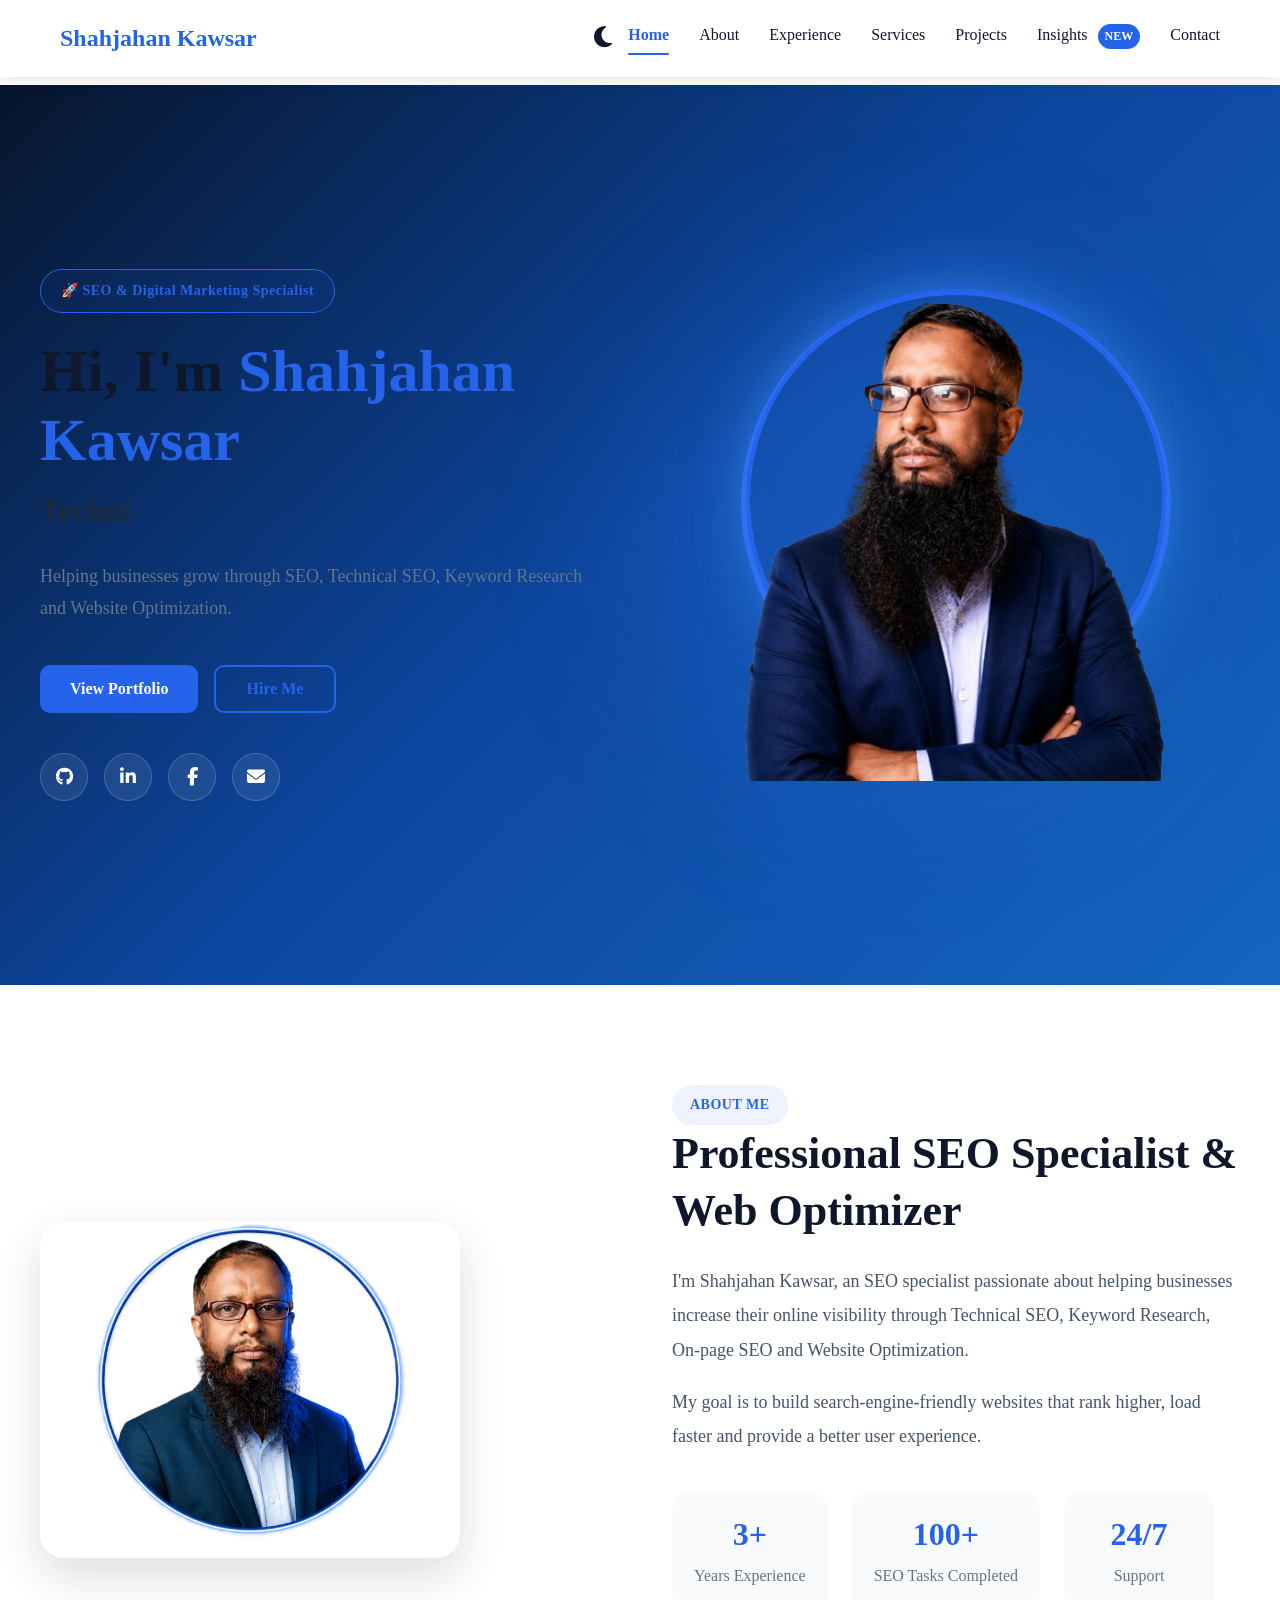
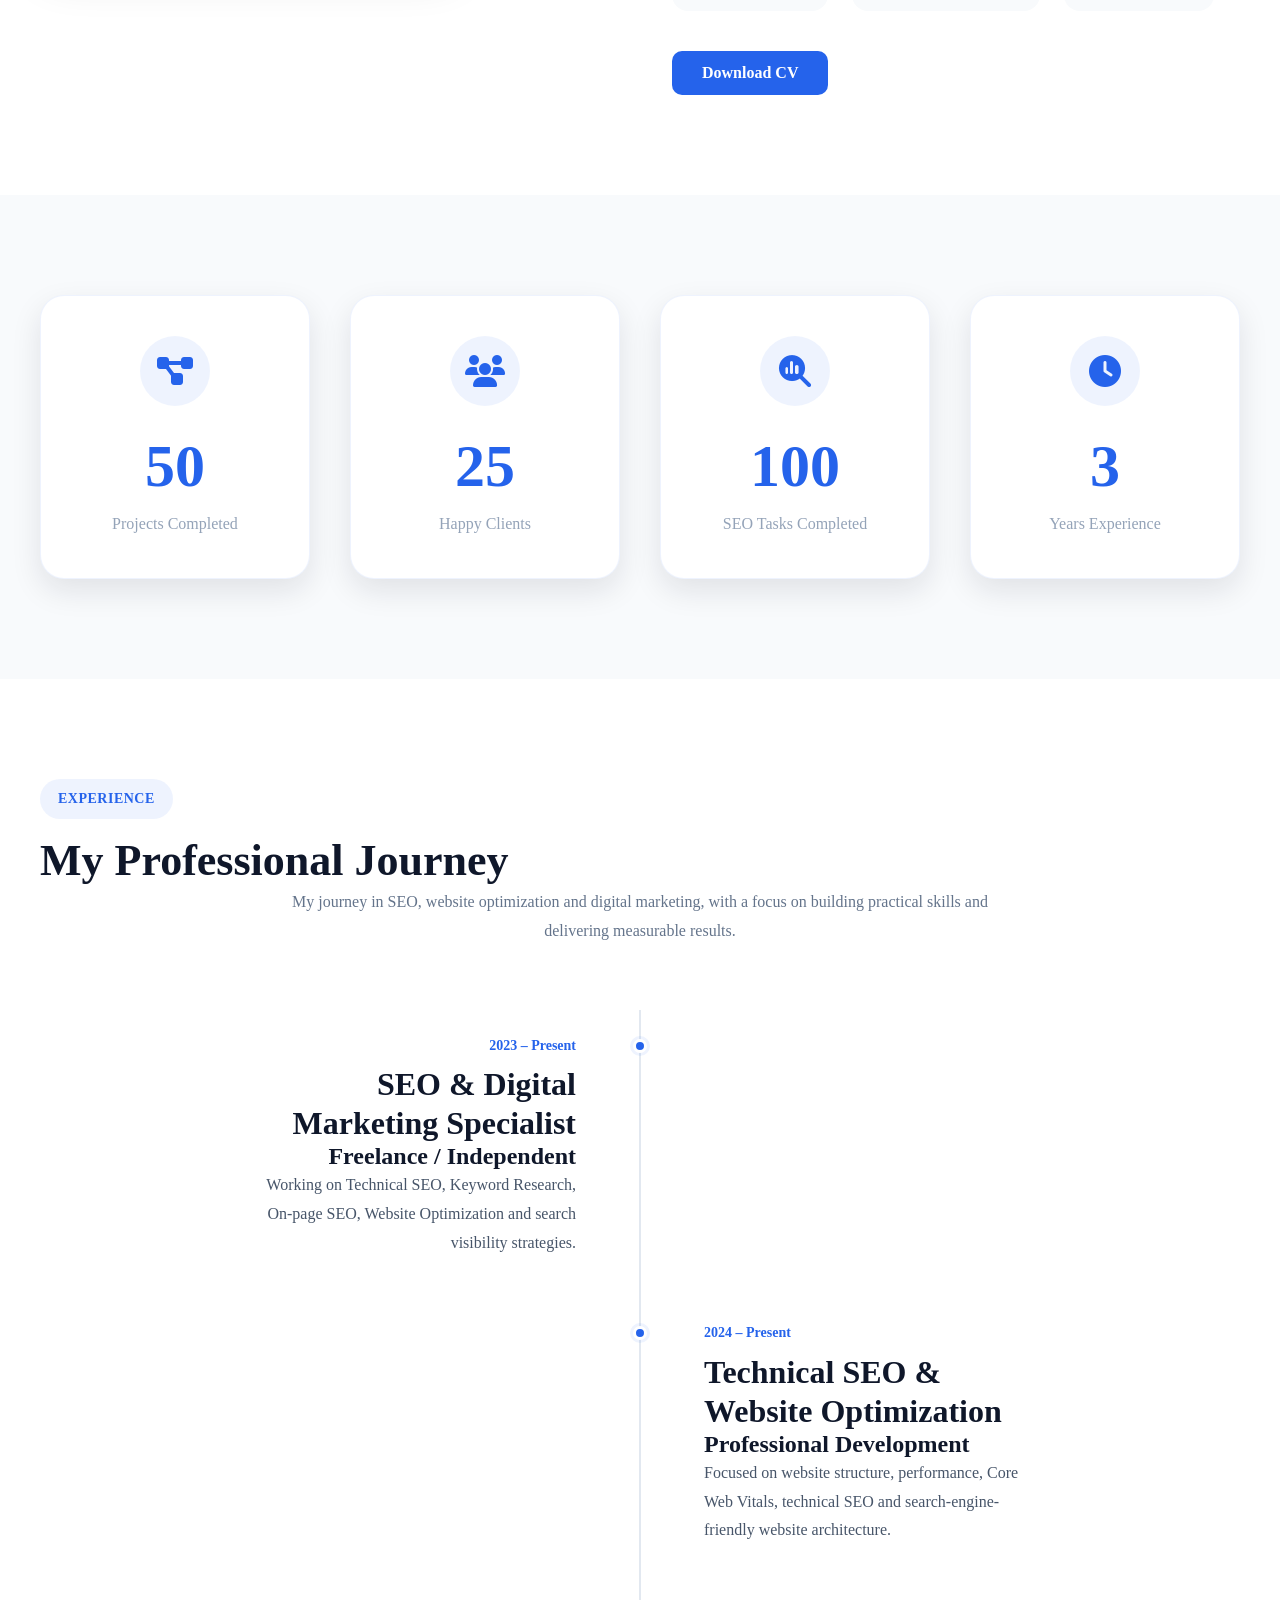
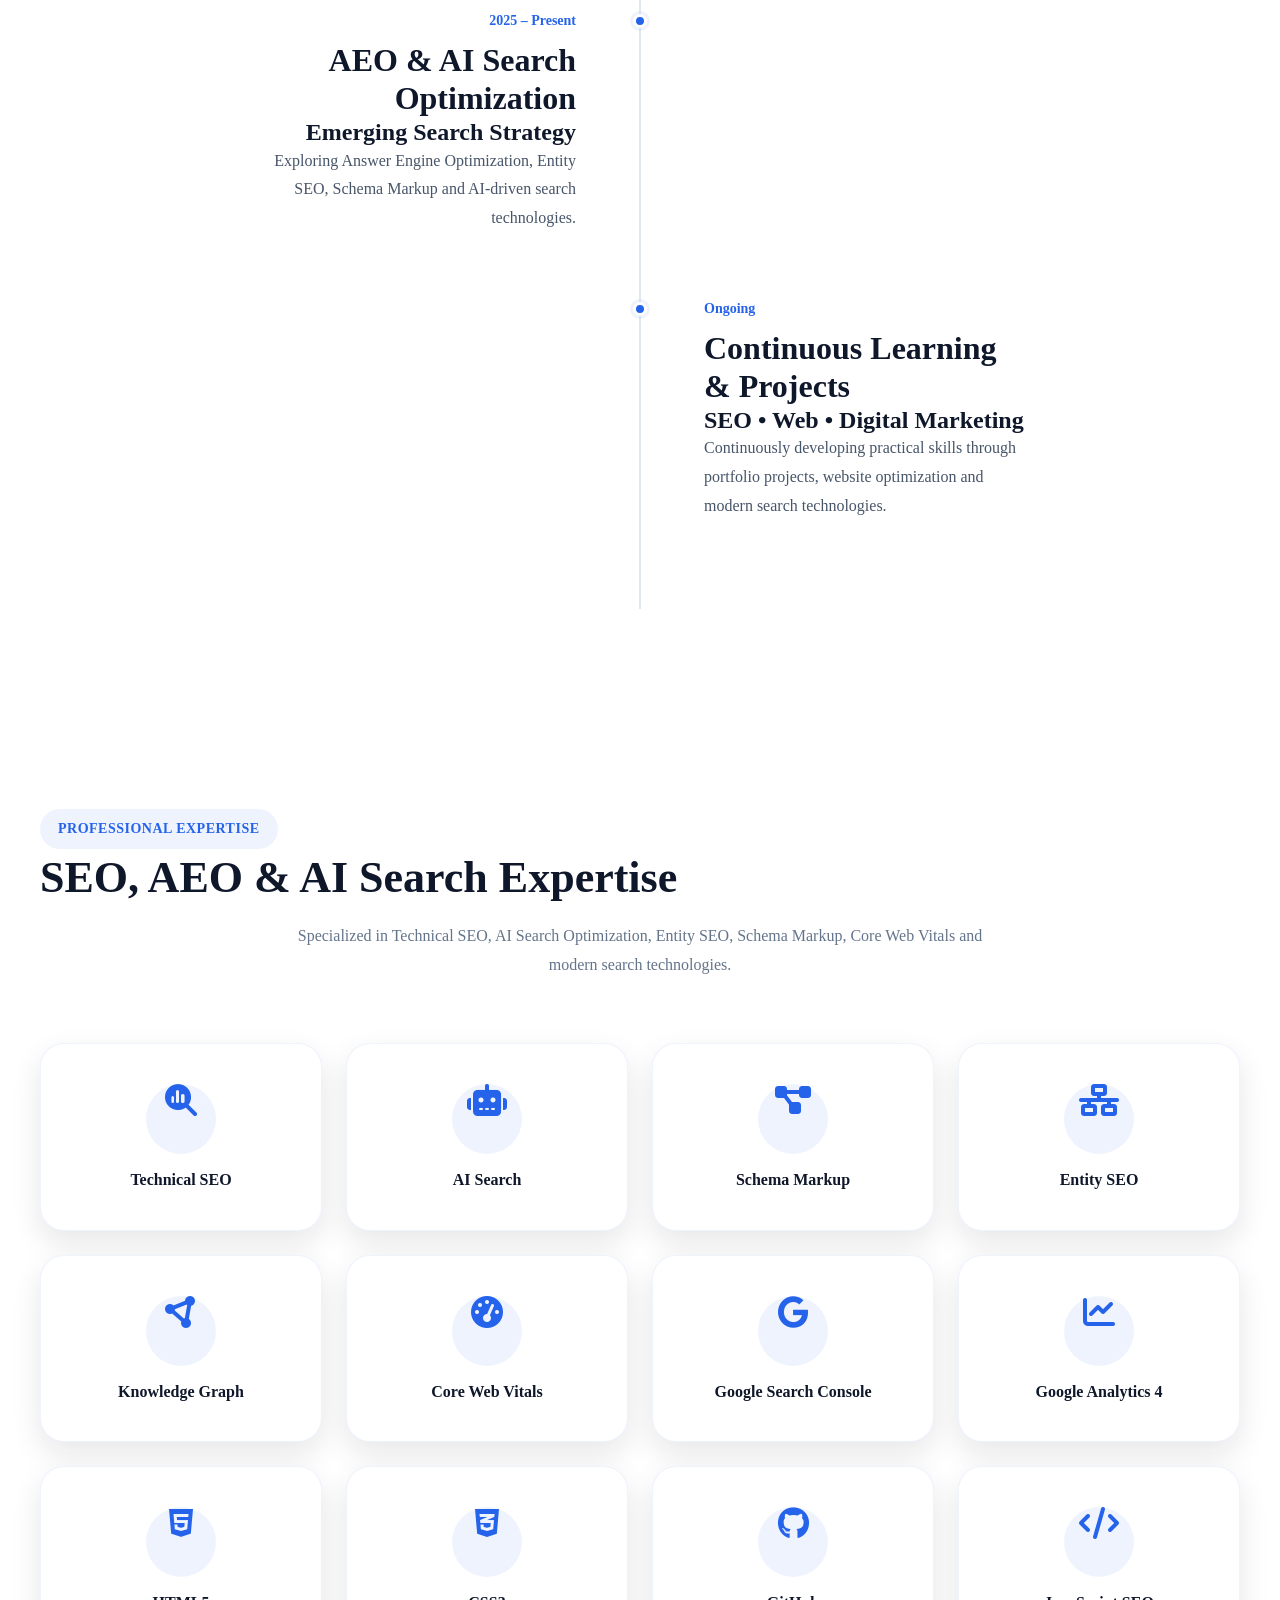
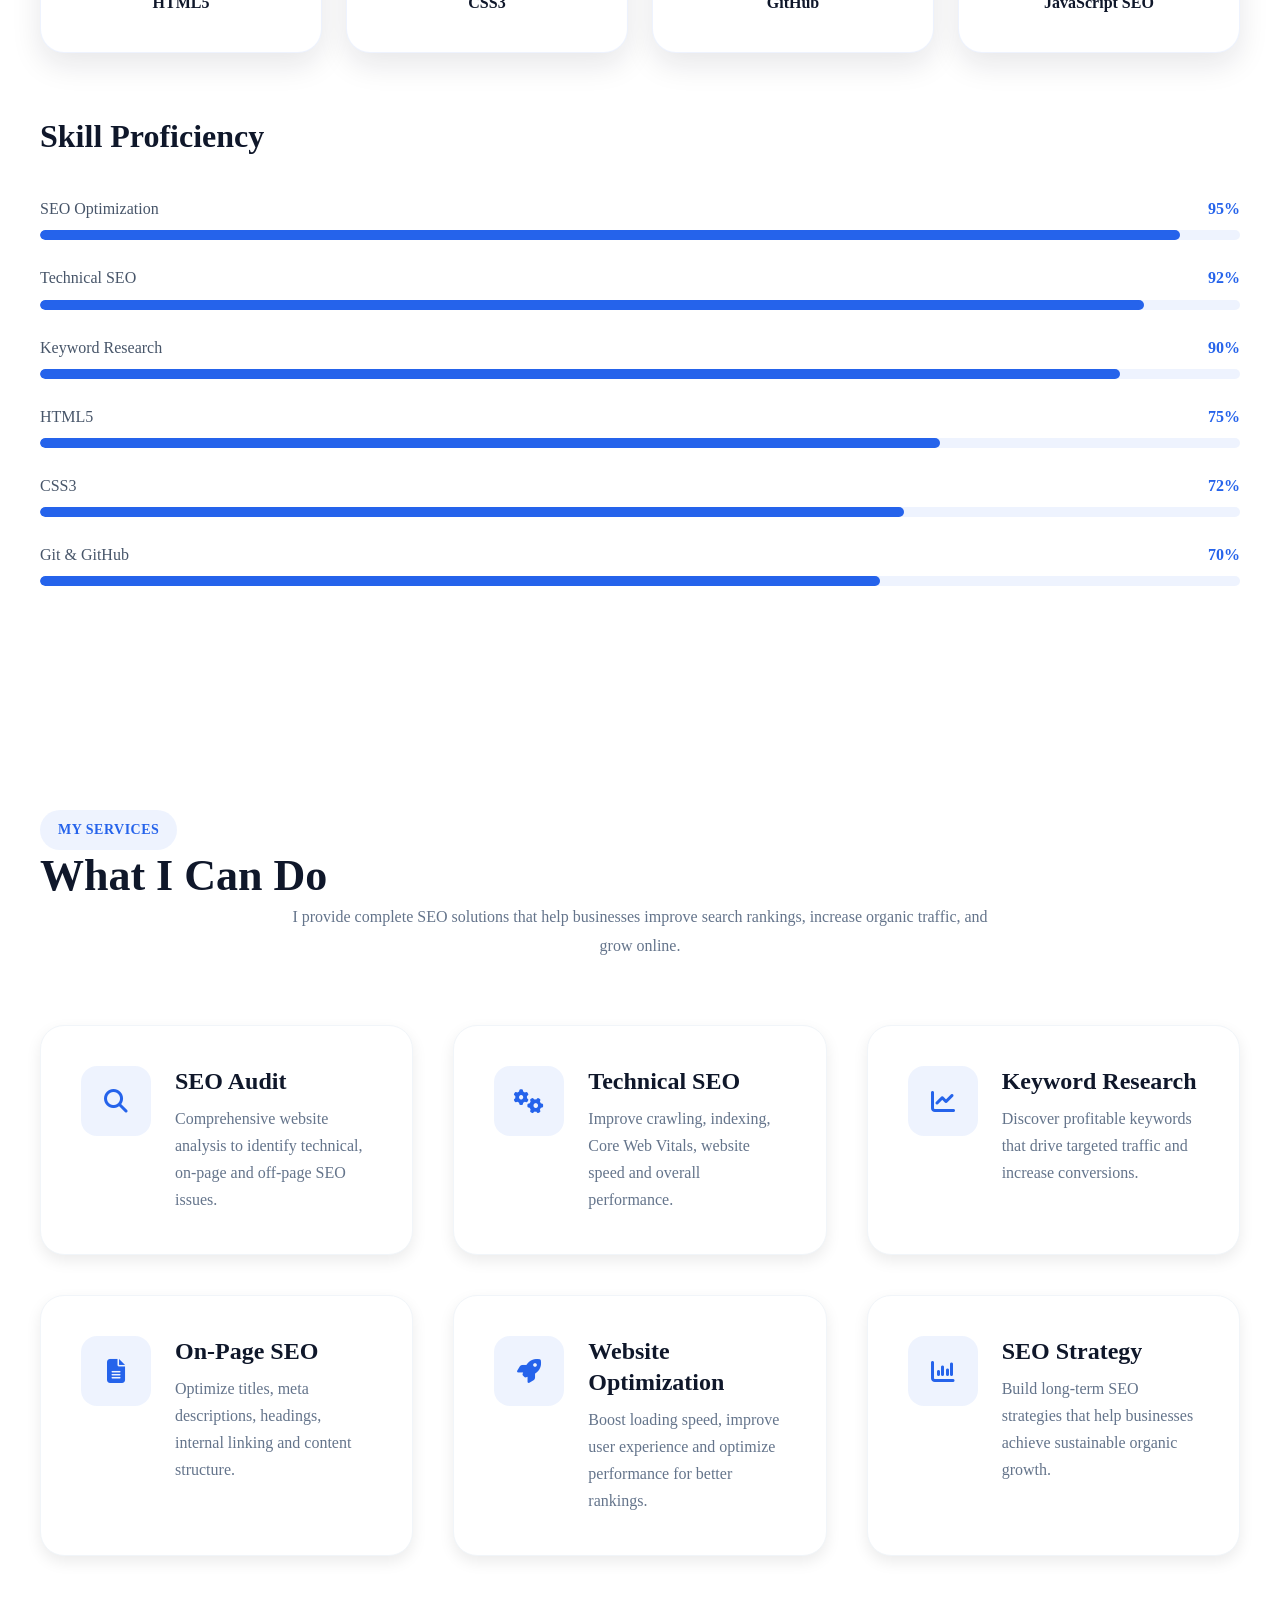
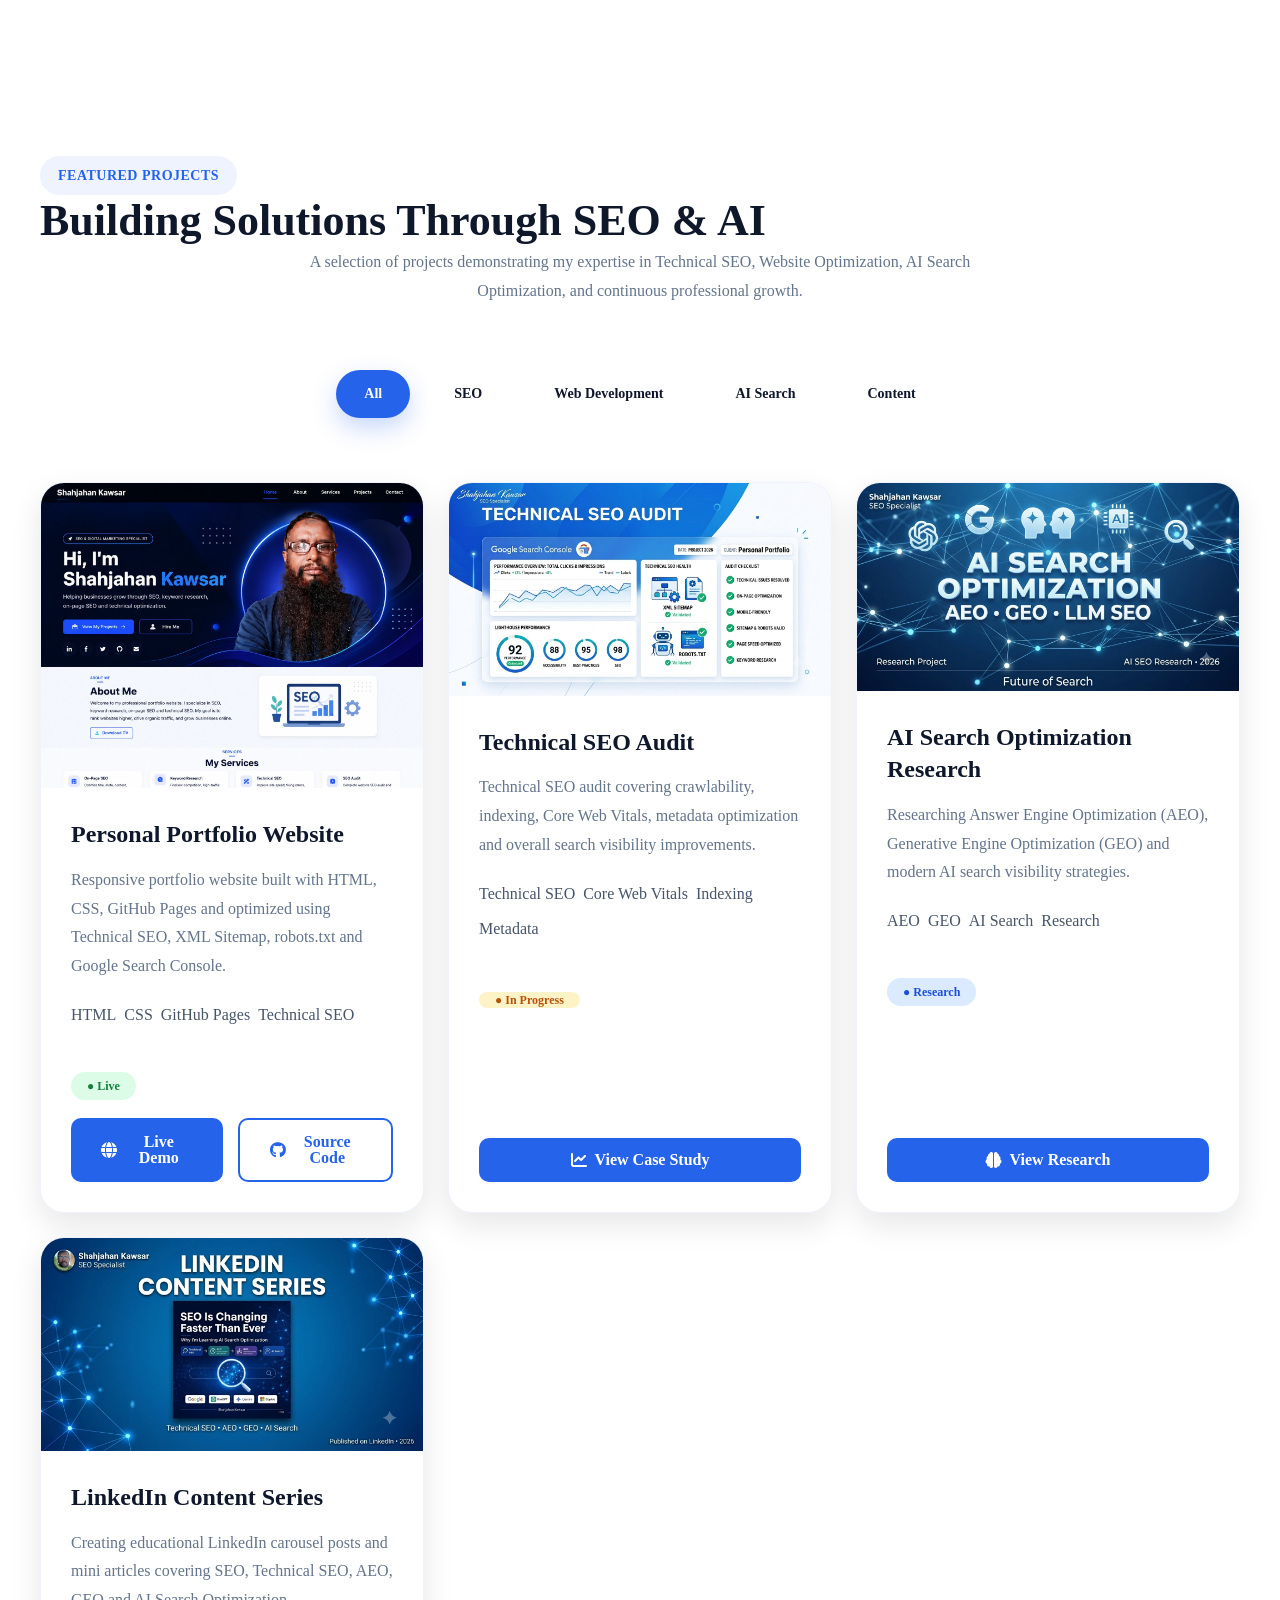
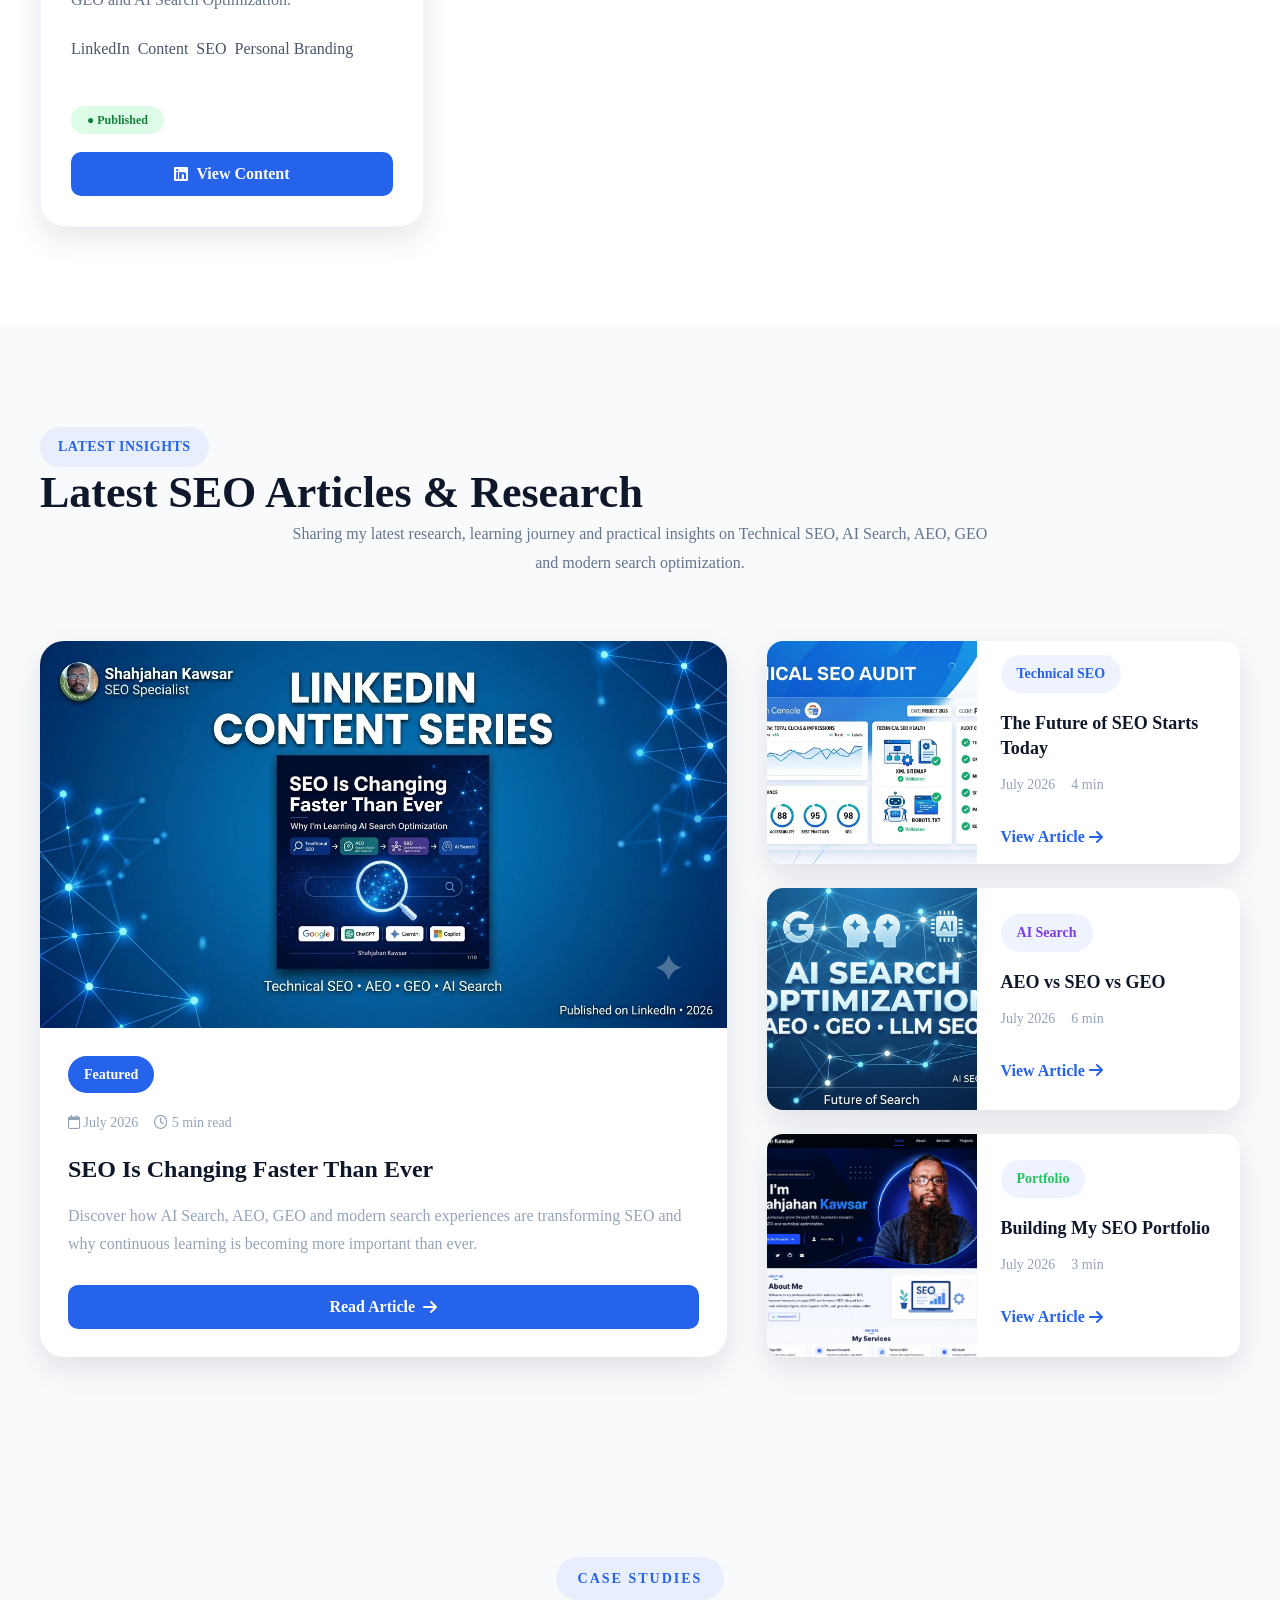
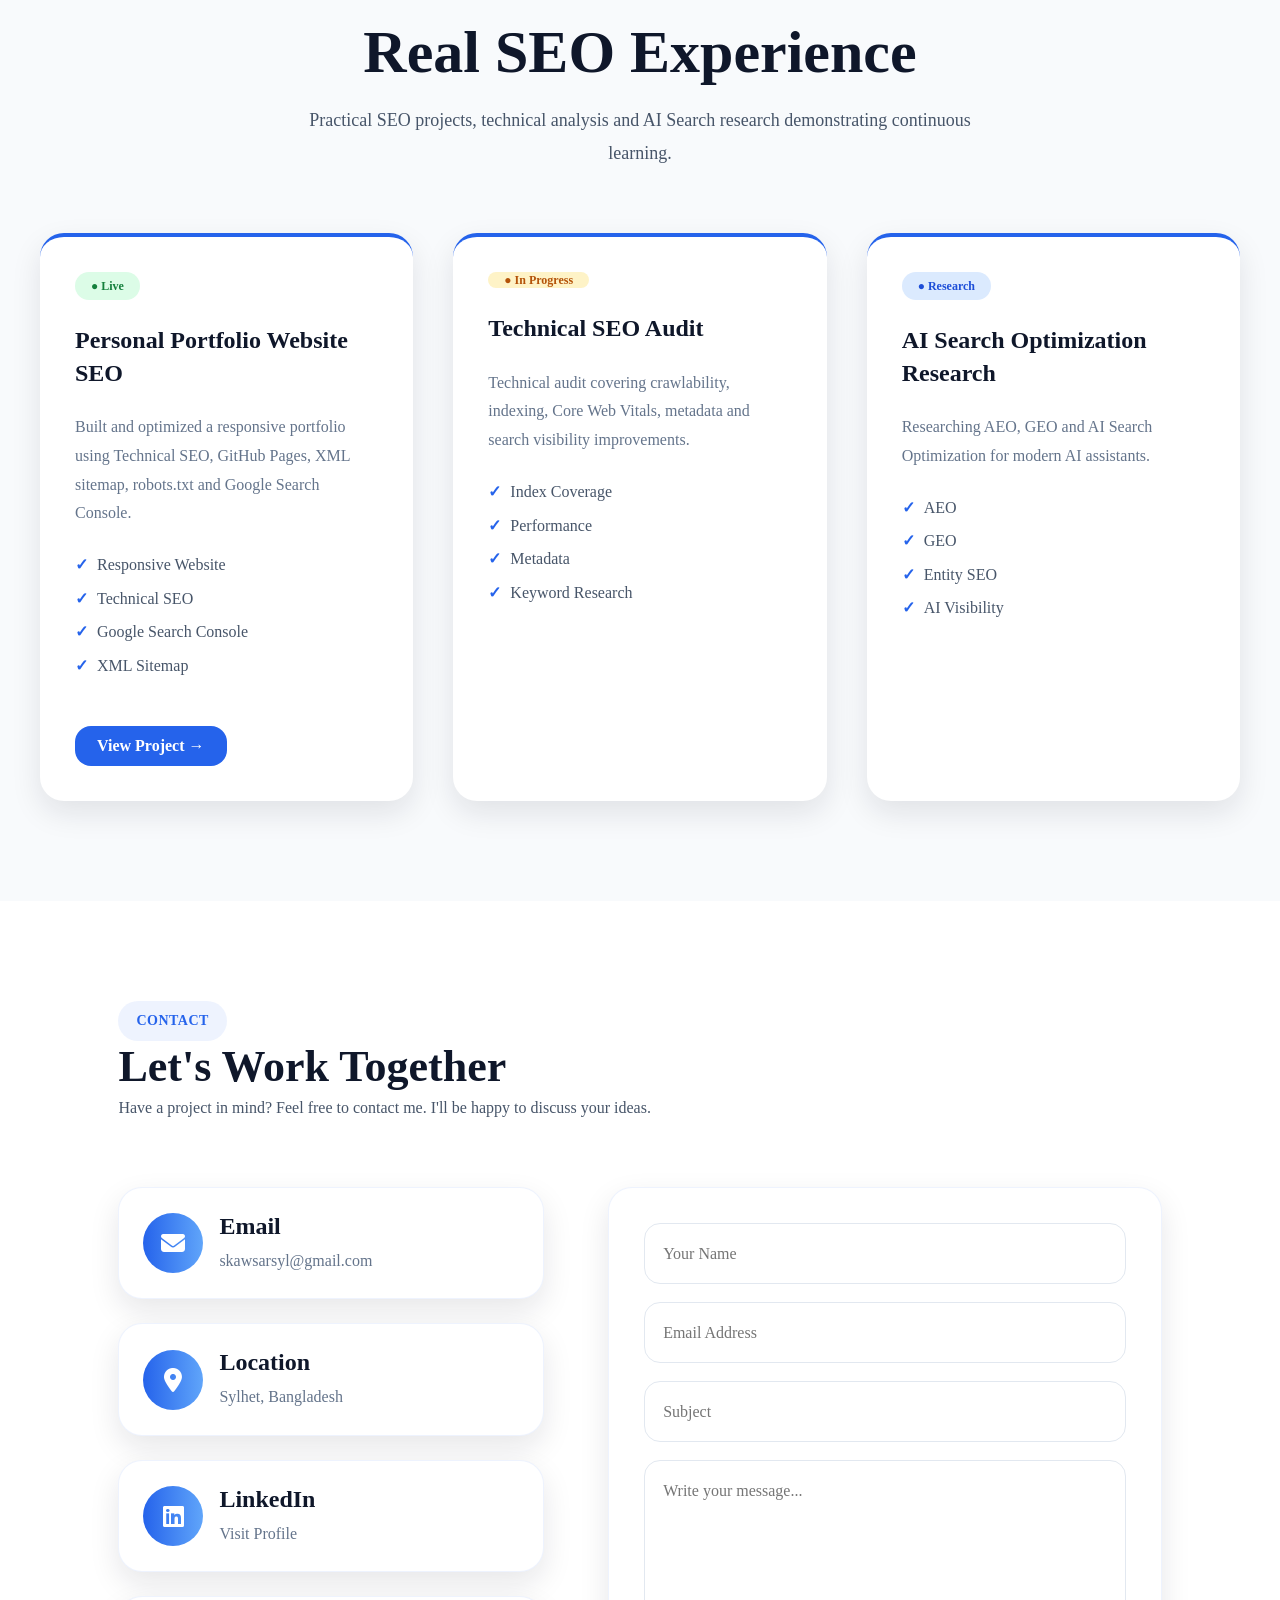
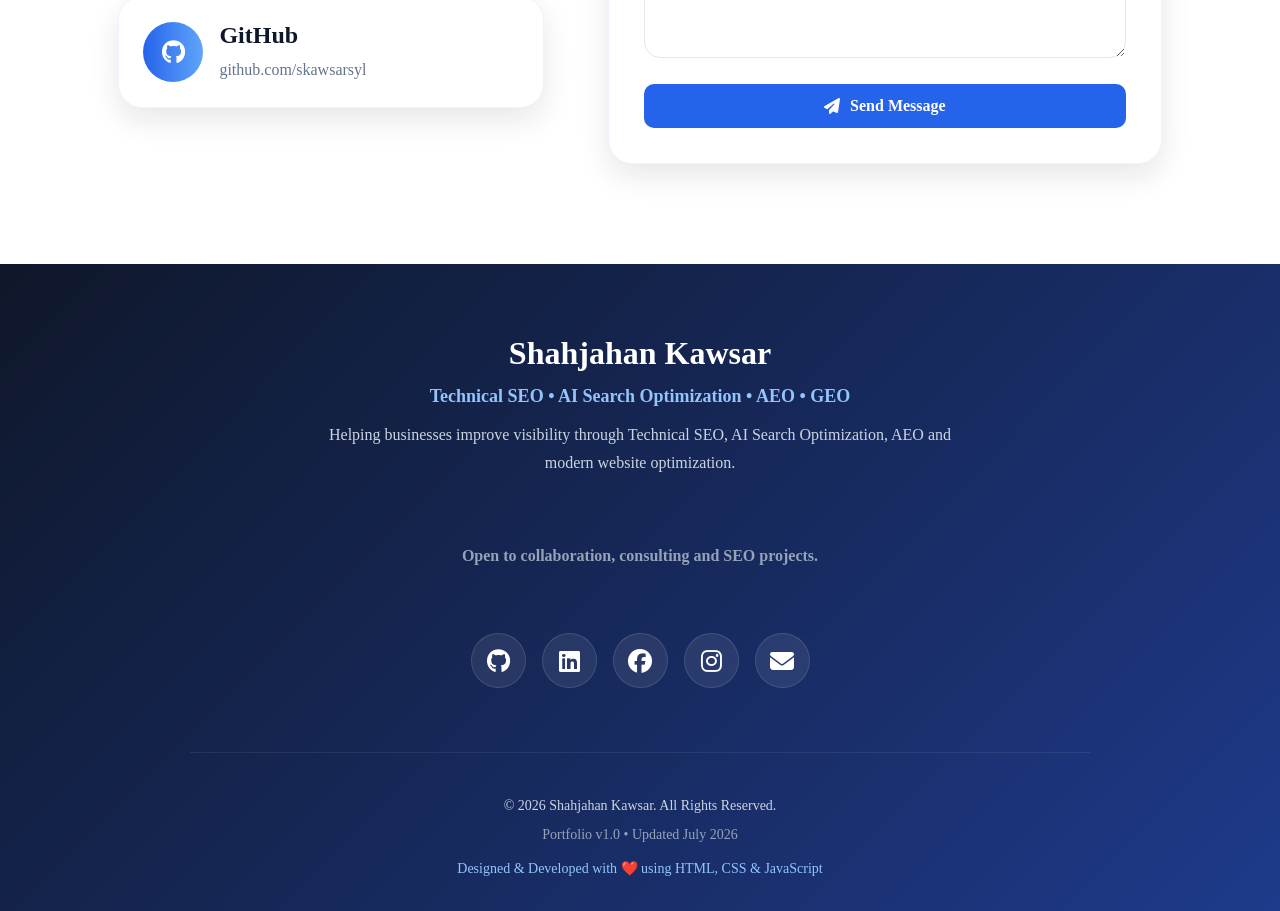
==== commit ba6d8903: "Add AEO vs SEO article page" ====
--- a/index.html
+++ b/index.html
@@ -58,26 +58,32 @@
     <meta name="twitter:image:alt"
       content="Shahjahan Kawsar - Technical SEO Portfolio">
 
-    <link rel="icon"
-     type="image/png"
-     href="images/favicon.png">
-    <link rel="apple-touch-icon"
-     href="images/favicon.png">
-
-<link rel="stylesheet" href="css/variables.css">
-<link rel="stylesheet" href="css/base.css">
-<link rel="stylesheet" href="css/layout.css">
-<link rel="stylesheet" href="css/components.css">
-<link rel="stylesheet" href="css/utilities.css">
-<link rel="stylesheet" href="css/responsive.css">
-<link rel="stylesheet" href="css/animations.css">
-<link rel="stylesheet" href="css/sections.css">
-
-    <link rel="preconnect"
+
+     <link rel="icon"
+      type="image/png"
+      href="../images/favicon.png">
+
+     <link rel="apple-touch-icon"
+      href="../images/favicon.png">
+
+
+<link rel="stylesheet" href="../css/variables.css">
+<link rel="stylesheet" href="../css/base.css">
+<link rel="stylesheet" href="../css/layout.css">
+<link rel="stylesheet" href="../css/components.css">
+<link rel="stylesheet" href="../css/utilities.css">
+<link rel="stylesheet" href="../css/animations.css">
+<link rel="stylesheet" href="../css/sections.css">
+<link rel="stylesheet" href="../css/responsive.css">
+
+
+<link rel="preconnect"
       href="https://cdnjs.cloudflare.com"
       crossorigin>
-    <link rel="stylesheet"
-     href=" https://cdnjs.cloudflare.com/ajax/libs/font-awesome/6.7.2/css/all.min.css">
+
+<link rel="stylesheet"
+      href="https://cdnjs.cloudflare.com/ajax/libs/font-awesome/6.7.2/css/all.min.css">
+
 
     <!-- ===============================
       Person Schema
@@ -379,7 +385,11 @@
 
 <body>
 
-    <!-- ================= NAVBAR ================= -->
+
+<!-- =====================================================
+     01.NAVBAR
+===================================================== -->
+
 
     <header>
 
@@ -387,49 +397,55 @@
 
         <nav class="navbar">
 
-            <div class="logo">
-                <a href="index.html">Shahjahan Kawsar</a>
-            </div>
-
-            <button class="theme-toggle" aria-label="Toggle Theme">
-                 <i class="fa-solid fa-moon"></i>
-            </button>
-
-            <button class="menu-toggle" aria-label="Toggle Menu">
-                  <i class="fa-solid fa-bars"></i>
-            </button>
-
-
-    <ul class="nav-links">
-
-    <li><a href="#home">Home</a></li>
-    <li><a href="#about">About</a></li>
-    <li><a href="#services">Services</a></li>
-    <li><a href="#projects">Projects</a></li>
-
-    <li class="nav-insights">
-        <a href="insights/index.html">
-            Insights
-            <span class="nav-badge">NEW</span>
-        </a>
-    </li>
-
-    <li><a href="#contact">Contact</a></li>
-
-</ul>
-
-</nav>
+        <div class="logo">
+            <a href="index.html">Shahjahan Kawsar</a>
+        </div>
+
+        <button class="theme-toggle" aria-label="Toggle Theme">
+            <i class="fa-solid fa-moon"></i>
+        </button>
+
+       <button class="menu-toggle"
+            aria-label="Toggle Menu"
+            aria-controls="primary-navigation"
+            aria-expanded="false">
+        <i class="fa-solid fa-bars"></i>
+    </button>
+
+    <ul class="nav-links" id="primary-navigation">
+
+        <li><a href="#home">Home</a></li>
+        <li><a href="#about">About</a></li>
+        <li><a href="#experience">Experience</a></li>
+        <li><a href="#services">Services</a></li>
+        <li><a href="#projects">Projects</a></li>
+
+        <li class="nav-insights">
+            <a href="insights/index.html">
+                Insights
+                <span class="nav-badge">NEW</span>
+            </a>
+        </li>
+
+        <li><a href="#contact">Contact</a></li>
+
+    </ul>
+
+    </nav>
 
     </header>
 
-    <!-- ================= HERO ================= -->
-
-    <section class="hero reveal" id="home">
+    <!-- =====================================================
+     02. HERO
+===================================================== -->
+
+
+
+<section class="hero reveal" id="home">
 
     <div class="container hero-container">
 
         <!-- Left Side -->
-
         <div class="hero-content">
 
             <span class="hero-badge">
@@ -464,28 +480,37 @@
 
             <div class="hero-social">
 
-            <a href="https://github.com/skawsarsyl" target="_blank" aria-label="GitHub">
-                   <i class="fab fa-github"></i>
-            </a>
-
-                 <a href="https://www.linkedin.com/in/shahjahan-kawsar" target="_blank" aria-label="LinkedIn">
-                 <i class="fab fa-linkedin-in"></i>
-            </a>
-
-            <a href="https://www.facebook.com/shahjahan.kawsar/" target="_blank" aria-label="Facebook">
-              <i class="fab fa-facebook-f"></i>
-            </a>
-
-            <a href="mailto:skawsarsyl@gmail.com" aria-label="Email">
-            <i class="fas fa-envelope"></i>
-            </a>
-
-       </div>
+                <a href="https://github.com/skawsarsyl"
+                   target="_blank"
+                   rel="noopener noreferrer"
+                   aria-label="GitHub">
+                    <i class="fab fa-github"></i>
+                </a>
+
+                <a href="https://www.linkedin.com/in/shahjahan-kawsar"
+                   target="_blank"
+                   rel="noopener noreferrer"
+                   aria-label="LinkedIn">
+                    <i class="fab fa-linkedin-in"></i>
+                </a>
+
+                <a href="https://www.facebook.com/shahjahan.kawsar/"
+                   target="_blank"
+                   rel="noopener noreferrer"
+                   aria-label="Facebook">
+                    <i class="fab fa-facebook-f"></i>
+                </a>
+
+                <a href="mailto:skawsarsyl@gmail.com"
+                   aria-label="Email">
+                    <i class="fas fa-envelope"></i>
+                </a>
+
+            </div>
 
         </div>
 
         <!-- Right Side -->
-
         <div class="hero-image">
 
             <div class="hero-circle"></div>
@@ -500,7 +525,9 @@
 </section>
 
 
-<!-- ================= ABOUT ================= -->
+  <!-- =====================================================
+     03.  ABOUT
+===================================================== -->
 
 <section id="about" class="about reveal">
 
@@ -590,52 +617,240 @@
 
 </section>
 
-<!-- ================= STATS ================= -->
-
-<section class="stats reveal">
+
+   <!-- =====================================================
+     04. STATS
+===================================================== -->
+
+
+<section class="stats reveal" id="stats">
 
     <div class="container stats-container">
 
         <div class="stats-card">
+
+            <div class="stat-icon">
+                <i class="fa-solid fa-diagram-project"></i>
+            </div>
+
             <h2 class="counter" data-target="50">0</h2>
-            <p>Projects Completed</p>
-        </div>
+
+            <p class="stat-label">
+                Projects Completed
+            </p>
+
+        </div>
+
 
         <div class="stats-card">
+
+            <div class="stat-icon">
+                <i class="fa-solid fa-users"></i>
+            </div>
+
             <h2 class="counter" data-target="25">0</h2>
-            <p>Happy Clients</p>
-        </div>
+
+            <p class="stat-label">
+                Happy Clients
+            </p>
+
+        </div>
+
 
         <div class="stats-card">
+
+            <div class="stat-icon">
+                <i class="fa-solid fa-magnifying-glass-chart"></i>
+            </div>
+
+            <h2 class="counter" data-target="100">0</h2>
+
+            <p class="stat-label">
+                SEO Tasks Completed
+            </p>
+
+        </div>
+
+
+        <div class="stats-card">
+
+            <div class="stat-icon">
+                <i class="fa-solid fa-clock"></i>
+            </div>
+
             <h2 class="counter" data-target="3">0</h2>
-            <p>Years Learning</p>
-        </div>
-
-        <div class="stats-card">
-            <h2 class="counter" data-target="100">0</h2>
-            <p>Commitment</p>
-        </div>
-
-        <div class="stats-card">
-
-    <div class="stat-icon">
-        <i class="fa-solid fa-chart-line"></i>
+
+            <p class="stat-label">
+                Years Experience
+            </p>
+
+        </div>
 
     </div>
 
-    <h2 class="counter" data-target="100">0</h2>
-
-    <p class="stat-label">
-        SEO Tasks Completed
-    </p>
-             
-</div>
+</section>
+
+
+  <!-- =====================================================
+     05. EXPERIENCE / TIMELINE
+===================================================== -->
+
+<section class="experience reveal" id="experience">
+
+    <div class="container experience-container">
+
+        <span class="section-tag">
+            EXPERIENCE
+        </span>
+
+        <h2 class="section-title">
+            My Professional Journey
+        </h2>
+
+        <p class="section-text">
+            My journey in SEO, website optimization and digital marketing,
+            with a focus on building practical skills and delivering
+            measurable results.
+        </p>
+
+
+        <div class="timeline">
+
+
+            <!-- Timeline Item 01 -->
+
+            <div class="timeline-item">
+
+                <div class="timeline-dot"></div>
+
+                <div class="timeline-card">
+
+                    <span class="timeline-date">
+                        2023 – Present
+                    </span>
+
+                    <h3>
+                        SEO & Digital Marketing Specialist
+                    </h3>
+
+                    <h4>
+                        Freelance / Independent
+                    </h4>
+
+                    <p>
+                        Working on Technical SEO, Keyword Research,
+                        On-page SEO, Website Optimization and
+                        search visibility strategies.
+                    </p>
+
+                </div>
+
+            </div>
+
+
+            <!-- Timeline Item 02 -->
+
+            <div class="timeline-item">
+
+                <div class="timeline-dot"></div>
+
+                <div class="timeline-card">
+
+                    <span class="timeline-date">
+                        2024 – Present
+                    </span>
+
+                    <h3>
+                        Technical SEO & Website Optimization
+                    </h3>
+
+                    <h4>
+                        Professional Development
+                    </h4>
+
+                    <p>
+                        Focused on website structure, performance,
+                        Core Web Vitals, technical SEO and
+                        search-engine-friendly website architecture.
+                    </p>
+
+                </div>
+
+            </div>
+
+
+            <!-- Timeline Item 03 -->
+
+            <div class="timeline-item">
+
+                <div class="timeline-dot"></div>
+
+                <div class="timeline-card">
+
+                    <span class="timeline-date">
+                        2025 – Present
+                    </span>
+
+                    <h3>
+                        AEO & AI Search Optimization
+                    </h3>
+
+                    <h4>
+                        Emerging Search Strategy
+                    </h4>
+
+                    <p>
+                        Exploring Answer Engine Optimization, Entity SEO,
+                        Schema Markup and AI-driven search technologies.
+                    </p>
+
+                </div>
+
+            </div>
+
+
+            <!-- Timeline Item 04 -->
+
+            <div class="timeline-item">
+
+                <div class="timeline-dot"></div>
+
+                <div class="timeline-card">
+
+                    <span class="timeline-date">
+                        Ongoing
+                    </span>
+
+                    <h3>
+                        Continuous Learning & Projects
+                    </h3>
+
+                    <h4>
+                        SEO • Web • Digital Marketing
+                    </h4>
+
+                    <p>
+                        Continuously developing practical skills through
+                        portfolio projects, website optimization and
+                        modern search technologies.
+                    </p>
+
+                </div>
+
+            </div>
+
+
+        </div>
 
     </div>
 
 </section>
 
-<<!-- ================= SKILLS ================= -->
+
+ <!-- =====================================================
+     06. SKILLS
+===================================================== -->
+
 
 <section id="skills" class="skills reveal">
 
@@ -809,7 +1024,11 @@
 
 </section>
 
-<!-- ================= SERVICES ================= -->
+
+ <!-- =====================================================
+     07. SERVICES
+===================================================== -->
+
 
 <section class="services reveal" id="services">
 
@@ -967,7 +1186,9 @@
 
 </section>
 
-<!-- ================= PROJECTS ================= -->
+<!-- =========================
+  09.   PROJECTS
+      =========================== -->
 
 <section class="projects reveal" id="projects">
 
@@ -1257,7 +1478,9 @@
 
 </section>
 
-<!-- ================= LATEST INSIGHTS ================= -->
+<!-- ===============================
+        10.LATEST INSIGHTS
+        =============================== -->
 
 <section class="latest-insights reveal" id="insights">
 
@@ -1274,37 +1497,14 @@
 
         <div class="insights-grid">
 
-    <section  class="latest-insights">
-
-        <h2>Latest Insights</h2>
-
-        <div class="insight-card">
-
-        <h3 class="featured-title">
-
-            AEO vs SEO — What's the Difference?</h3>
-
-        <p>
-        Learn how Answer Engine Optimization is changing the future of search.
-        </p>
-
-        <a href="insights/aeo-vs-seo.html">
-        Read Article →
-        </a>
-
-      </div>
-
-</section>
-
-            <!-- ================= FEATURED ARTICLE ================= -->
+            <!-- Featured Article -->
 
             <article class="featured-article">
 
                 <div class="featured-image">
-
-                    <img src="images/project-linkedin.jpg"
-                         alt="LinkedIn Content Series">
-
+                    <img
+                        src="images/project-linkedin.webp"
+                        alt="LinkedIn Content Series">
                 </div>
 
                 <div class="featured-content">
@@ -1314,7 +1514,6 @@
                     </span>
 
                     <div class="article-meta">
-
                         <span>
                             <i class="fa-regular fa-calendar"></i>
                             July 2026
@@ -1324,24 +1523,25 @@
                             <i class="fa-regular fa-clock"></i>
                             5 min read
                         </span>
-
                     </div>
 
                     <h3 class="featured-title">
-
-                        SEO Is Changing Faster Than Ever </h3>
-
-                    <p>
+                        SEO Is Changing Faster Than Ever
+                    </h3>
+
+                    <p class="featured-description">
                         Discover how AI Search, AEO, GEO and modern search
                         experiences are transforming SEO and why continuous
                         learning is becoming more important than ever.
                     </p>
 
-                    <a href="https://www.linkedin.com/feed/update/urn:li:ugcPost:7483630165579808768/" target="_blank"
-                        rel="noopener noreferrer" class="btn article-btn">
+                    <a
+                        href="https://www.linkedin.com/feed/update/urn:li:ugcPost:7483630165579808768/"
+                        target="_blank"
+                        rel="noopener noreferrer"
+                        class="btn article-btn">
 
                         Read Article
-
                         <i class="fa-solid fa-arrow-right"></i>
 
                     </a>
@@ -1350,129 +1550,37 @@
 
             </article>
 
-            <!-- ================= RIGHT ARTICLES ================= -->
+
+            <!-- Right Articles -->
 
             <div class="article-column">
 
-                <!-- Article -->
+                <!-- Technical SEO -->
 
                 <article class="article-card">
 
                     <div class="article-thumb">
-
-                        <img src="images/project-seo-audit.jpg"
-                             alt="Technical SEO Audit">
-
+                        <img
+                            src="images/project-seo-audit.webp"
+                            alt="Technical SEO Audit">
                     </div>
 
                     <div class="article-info">
 
                         <span class="article-badge seo">
-
                             Technical SEO
-
                         </span>
 
                         <h4 class="article-title">
-
                             The Future of SEO Starts Today
-
                         </h4>
 
                         <div class="article-meta">
-
                             <span>July 2026</span>
-
                             <span>4 min</span>
-
                         </div>
 
                         <a href="#" class="article-link">
-                        View Article
-                            <i class="fa-solid fa-arrow-right"></i>
-                        </a>
-
-                    </div>
-
-                </article>
-
-                <!-- Article -->
-
-                <article class="article-card">
-
-                    <div class="article-thumb">
-
-                        <img src="images/project-ai-search.jpg"
-                             alt="AI Search">
-
-                    </div>
-
-                    <div class="article-info">
-
-                        <span class="article-badge ai">
-
-                            AI Search
-
-                        </span>
-
-                        <h4 class="article-title">
-
-                            AEO vs SEO vs GEO
-
-                        </h4>
-
-                        <div class="article-meta">
-
-                            <span>July 2026</span>
-
-                            <span>6 min</span>
-
-                        </div>
-
-                        <a href="#" class="article-link">
-                           View Article
-                            <i class="fa-solid fa-arrow-right"></i>
-                        </a>
-
-                    </div>
-
-                </article>
-
-                <!-- Article -->
-
-                <article class="article-card">
-
-                    <div class="article-thumb">
-
-                        <img src="images/project-portfolio.jpg"
-                             alt="Portfolio">
-
-                    </div>
-
-                    <div class="article-info">
-
-                        <span class="article-badge portfolio">
-
-                            Portfolio
-
-                        </span>
-
-                        <h4 class="article-title">
-
-                            Building My SEO Portfolio
-
-                        </h4>
-
-                        <div class="article-meta">
-
-                            <span>July 2026</span>
-
-                            <span>3 min</span>
-
-                        </div>
-
-                        <a href="https://skawsarsyl.github.io/my-project/" target="_blank"
-                            rel="noopener noreferrer" class="article-link">
                             View Article
                             <i class="fa-solid fa-arrow-right"></i>
                         </a>
@@ -1481,6 +1589,82 @@
 
                 </article>
 
+
+                <!-- AI Search -->
+
+                <article class="article-card">
+
+                    <div class="article-thumb">
+                        <img
+                            src="images/project-ai-search.webp"
+                            alt="AI Search">
+                    </div>
+
+                    <div class="article-info">
+
+                        <span class="article-badge ai">
+                            AI Search
+                        </span>
+
+                        <h4 class="article-title">
+                            AEO vs SEO vs GEO
+                        </h4>
+
+                        <div class="article-meta">
+                            <span>July 2026</span>
+                            <span>6 min</span>
+                        </div>
+
+                        <a href="#" class="article-link">
+                            View Article
+                            <i class="fa-solid fa-arrow-right"></i>
+                        </a>
+
+                    </div>
+
+                </article>
+
+
+                <!-- Portfolio -->
+
+                <article class="article-card">
+
+                    <div class="article-thumb">
+                        <img
+                            src="images/project-portfolio.webp"
+                            alt="Portfolio">
+                    </div>
+
+                    <div class="article-info">
+
+                        <span class="article-badge portfolio">
+                            Portfolio
+                        </span>
+
+                        <h4 class="article-title">
+                            Building My SEO Portfolio
+                        </h4>
+
+                        <div class="article-meta">
+                            <span>July 2026</span>
+                            <span>3 min</span>
+                        </div>
+
+                        <a
+                            href="https://skawsarsyl.github.io/my-project/"
+                            target="_blank"
+                            rel="noopener noreferrer"
+                            class="article-link">
+
+                            View Article
+                            <i class="fa-solid fa-arrow-right"></i>
+
+                        </a>
+
+                    </div>
+
+                </article>
+
             </div>
 
         </div>
@@ -1488,10 +1672,11 @@
     </div>
 
 </section>
-
 <!-- ================= END LATEST INSIGHTS ================= -->
 
-<!-- ================= CASE STUDIES ================= -->
+<!-- ================= ===========
+         10.CASE STUDIES
+   =================================== -->
 
     <section class="case-studies reveal" id="case-studies">
           <div class="container">
@@ -1531,7 +1716,9 @@
     </div>
 </section>
 
-<!-- ================= CONTACT ================= -->
+<!-- =============================
+          11.CONTACT
+     =================== ================= -->
 
 <section class="contact reveal" id="contact">
 
@@ -1580,7 +1767,7 @@
                         <h4>LinkedIn</h4>
                         <a href="https://www.linkedin.com/in/your-profile/"
                            target="_blank">
-                         Visite Profile
+                         Visit Profile
                         </a>
                         
                     </div>
@@ -1644,7 +1831,9 @@
 
 </section>
 
-<!-- ================= FOOTER ================= -->
+<!-- ===========================
+          12.FOOTER
+    ===================================== -->
 
 
  <footer id="footer">
@@ -1731,7 +1920,8 @@
            <i class="fa-solid fa-arrow-up"></i>
      </button>
 
-      <script src="js/script.js"></script>
+      <script src="../js/script.js"></script>
+      
 
 
 </body>
--- a/css/animations.css
+++ b/css/animations.css
@@ -1,3 +1,37 @@
+
+
+
+
+
+/* ==========================================
+   HERO — FLOATING IMAGE
+========================================== */
+
+@keyframes floatImage {
+
+    0% {
+        transform: translateY(0);
+    }
+
+    50% {
+        transform: translateY(-18px);
+    }
+
+    100% {
+        transform: translateY(0);
+    }
+
+}
+
+@keyframes rotateCircle {
+    from {
+        transform: rotate(0deg);
+    }
+
+    to {
+        transform: rotate(360deg);
+    }
+}
 
 
 
@@ -22,4 +56,5 @@
 .reveal.active {
     opacity: 1;
     transform: translateY(0);
-}+}
+
--- a/css/sections.css
+++ b/css/sections.css
@@ -126,6 +126,8 @@
     border-radius:50%;
     border:6px solid var(--primary);
     animation:rotateCircle var(--animation-rotate) linear infinite;
+
+
 }
 
 .hero-buttons{
@@ -178,32 +180,25 @@
    HERO ANIMATION
 ========================================== */
 
-@keyframes floatImage{
-
-    0%{transform:translateY(0);}
-    50%{transform:translateY(-18px);}
-    100%{transform:translateY(0);}
-
-}
-
-@keyframes rotateCircle{
-
-    from{
-        transform:rotate(0deg);
-    }
-
-    to{
-        transform:rotate(360deg);
-    }
-
-}
-
+.hero-image img {
+    width: 100%;
+    max-width: var(--hero-image);
+    height: auto;
+    display: block;
+    position: relative;
+    z-index: 2;
+
+    animation: floatImage 6s ease-in-out infinite;
+}
 
 
 
 /* =====================================================
    02. ABOUT
 ===================================================== */
+/* =====================================================
+   02. ABOUT
+===================================================== */
 
 .about-wrapper{
 
@@ -211,7 +206,6 @@
     align-items:center;
     justify-content:space-between;
     gap:var(--space-2xl);
-    flex-wrap:wrap;
 
 }
 
@@ -237,7 +231,6 @@
 
 }
 
-
 .about-title{
 
     font-size:var(--font-3xl);
@@ -248,6 +241,7 @@
 }
 
 .about-text{
+
     font-size:var(--font-lg);
     line-height:1.9;
     color:var(--text);
@@ -296,12 +290,6 @@
     font-size:var(--font-md);
 
 }
-
-
-/* ==========================================
-   03 Experience / Timeline
-========================================== */
-
 
 
 
@@ -361,6 +349,8 @@
 
 }
 
+
+
 /* ==========================================
    STAT ICON
 ========================================== */
@@ -381,298 +371,404 @@
 
 }
 
-
 /* =====================================================
-   05. SKILLS
+   05. EXPERIENCE / TIMELINE
 ===================================================== */
 
-
-.skills{
-
+.experience{
     background:var(--background);
 }
 
-.skills .container{
-    max-width:var(--skills-container);
-    margin:auto;
-}
-
-.skills-title{
-
-    text-align:center;
+.experience .container{
+    position:relative;
+}
+
+.experience .section-tag{
+    margin-bottom:var(--space-md);
+}
+
+.experience-title{
     font-size:var(--font-3xl);
     color:var(--heading);
-    margin:var(--space-md) 0;
-
-}
-
-
-
-.skill-progress-card{
-
+    margin-bottom:var(--space-md);
+    line-height:1.3;
+}
+
+.experience .section-text{
+    max-width:var(--section-text-width);
+    margin:0 auto var(--space-2xl);
+    color:var(--text-light);
+}
+
+/* ==========================================
+   TIMELINE
+========================================== */
+
+.timeline{
+    position:relative;
+    max-width:900px;
+    margin:0 auto;
+    padding:var(--space-lg) 0;
+}
+
+/* Center Line */
+
+.timeline::before{
+    content:"";
+    position:absolute;
+    top:0;
+    bottom:0;
+    left:50%;
+    width:2px;
+    background:var(--border);
+    transform:translateX(-50%);
+}
+
+/* ==========================================
+   TIMELINE ITEM
+========================================== */
+
+.timeline-item{
+    position:relative;
+    width:50%;
+    padding:0 var(--space-2xl) var(--space-2xl);
+}
+
+.timeline-item:nth-child(odd){
+    left:0;
+    text-align:right;
+}
+
+.timeline-item:nth-child(even){
+    left:50%;
+    text-align:left;
+}
+
+/* ==========================================
+   TIMELINE DOT
+========================================== */
+
+.timeline-item::before{
+    content:"";
+    position:absolute;
+    top:5px;
+    width:14px;
+    height:14px;
+    border-radius:50%;
+    background:var(--primary);
+    border:3px solid var(--background);
+    box-shadow:0 0 0 3px var(--primary-soft-bg);
+    z-index:2;
+}
+
+.timeline-item:nth-child(odd)::before{
+    right:-7px;
+}
+
+.timeline-item:nth-child(even)::before{
+    left:-7px;
+}
+
+/* ==========================================
+   TIMELINE CONTENT
+========================================== */
+
+.timeline-content{
     background:var(--card);
-    padding:var(--skill-progress-padding);
+    padding:var(--space-xl);
+    border:1px solid var(--border-light);
     border-radius:var(--radius-md);
-    margin-bottom:25px;
-    box-shadow:var(--shadow-md);
+    box-shadow:var(--shadow-sm);
     transition:var(--transition);
 }
 
-.skill-progress-card:hover{
-
+.timeline-content:hover{
     transform:translateY(var(--hover-lift-md));
     box-shadow:var(--shadow-lg);
-
-}
-
-.skill-title{
-    display:flex;
-    justify-content:space-between;
-    align-items:center;
-    margin-bottom:12px;
+    border-color:var(--primary-soft-bg);
+}
+
+/* ==========================================
+   DATE
+========================================== */
+
+.timeline-date{
+    display:block;
+    color:var(--primary);
+    font-size:var(--font-sm);
     font-weight:var(--fw-semibold);
+    margin-bottom:var(--space-sm);
+}
+
+/* ==========================================
+   TITLE
+========================================== */
+
+.timeline-content h3{
     color:var(--heading);
-}
-
-.progress{
-    width:100%;
-    height:12px;
-    background:var(--surface);
-    border-radius:var(--radius-xl);
-    overflow:hidden;
-}
-
-.progress-bar{
-    height:100%;
-    width:0;
-    border-radius:var(--radius-xl);
-    background:var(--gradient-primary);
-   transition:width var(--progress-animation);
-
-}
-
-/*   PROFESSIONAL SKILLS GRID   */
-
-.skills-grid{
-
-    display:grid;
-    grid-template-columns:
-repeat(
-    auto-fit,
-    minmax(var(--skill-card-min),1fr)
-);
-    gap:var(--space-lg);
-    margin:var(--space-2xl) 0;
-
-}
+    font-size:var(--font-xl);
+    line-height:1.3;
+    margin-bottom:var(--space-xs);
+}
+
 /* ==========================================
-   SKILL CARD
+   ROLE / CATEGORY
 ========================================== */
 
-.skill-card{
-
-    background:var(--card);
-    border:1px solid var(--border-light);
-    border-radius:var(--radius-md);
-    padding:var(--skill-card-padding);
-    text-align:center;
-    transition:var(--transition);
-    box-shadow:var(--shadow-md);
-
-}
-
-.skill-card:hover{
-
-    transform:translateY(var(--hover-lift-lg));
-    border-color:var(--primary);
-    box-shadow:var(--shadow-lg);
-
+.timeline-content h4{
+    color:var(--text);
+    font-size:var(--font-md);
+    font-weight:var(--fw-semibold);
+    margin-bottom:var(--space-sm);
 }
 
 /* ==========================================
-   SKILL ICON
+   DESCRIPTION
 ========================================== */
 
-.skill-icon{
-
-    display:inline-flex;
-    justify-content:center;
-    align-items:center;
-    font-size:var(--font-3xl);
-    color:var(--primary);
-    margin-bottom:var(--space-md);
-
-}
-
-/* ==========================================
-   SKILL CARD TITLE
-========================================== */
-
-.skill-card-title{
-
-    font-size:var(--font-lg);
-    font-weight:var(--fw-semibold);
-    color:var(--heading);
-
-}
-
-
-/*   Skill Proficiency Title  */
-
-.skill-heading{
-
-    text-align:center;
-    font-size:var(--font-2xl);
-    margin:
-    var(--space-2xl)
-     0
-    var(--space-xl);
-    color:var(--heading);
-
-}
-
-
-/* ==========================================
-   PROGRESS TARGETS
-========================================== */
-
-.progress-bar.seo{
-    --target-width:95%;
-}
-
-.progress-bar.technical{
-    --target-width:92%;
-}
-
-.progress-bar.keyword{
-    --target-width:90%;
-}
-
-.progress-bar.html{
-    --target-width:75%;
-}
-
-.progress-bar.css{
-    --target-width:72%;
-}
-
-.progress-bar.git{
-    --target-width:70%;
-}
-
-
- /*  Progress Wrapper  */
-
-
-/* =====================================================
-   06. SERVICES
-===================================================== */
-
-
-.services{
-
-    background:var(--card);
-}
-
-.services-grid{
-    display:grid;
-    grid-template-columns:
-            repeat(auto-fit,
-            minmax(var(--service-card-min),1fr));
-    gap:var(--space-lg);
-    margin-top:var(--space-2xl);
-}
-
-.service-card{
-
-    background:var(--background);
-    padding:var(--service-card-padding);
-
-    border:1px solid var(--primary-soft-bg);
-    border-radius:var(--radius-lg);
-
-    box-shadow:var(--shadow-md);
-
-    transition:var(--transition);
-
-    position:relative;
-    overflow:hidden;
-
-}
-
-.service-icon{
-
-    display:flex;
-    justify-content:center;
-    align-items:center;
-    width:var(--icon-box);
-    height:var(--icon-box);
-    border-radius:var(--radius-md);
-    background:var(--gradient-primary);
-    color:var(--background);
-    font-size:var(--font-2xl);
-    margin-bottom:var(--service-icon-gap);
-
-}
-
-.service-content {
-
-    display: flex;
-    flex-direction: column;
-    gap: var(--space-sm);
-}
-
-/* ==========================================
-   SERVICE TITLE
-========================================== */
-
-.service-title{
-
-    font-size:var(--font-xl);
-    color:var(--heading);
-    margin-bottom:var(--space-sm);
-    font-weight:var(--fw-semibold);
-
-}
-
-/* ==========================================
-   SERVICE TEXT
-========================================== */
-
-.service-text{
-
+.timeline-content p{
     color:var(--text-light);
     font-size:var(--font-md);
     line-height:1.8;
-
-}
-.service-card::before{
-    content:"";
-    position:absolute;
-    top:0;
-    left:-100%;
-    width:100%;
-    height:4px;
-    background:var(--gradient-primary);
+}
+
+/* ==========================================
+   TIMELINE ICON
+========================================== */
+
+.timeline-icon{
+    width:var(--icon-box);
+    height:var(--icon-box);
+    display:flex;
+    align-items:center;
+    justify-content:center;
+    margin-bottom:var(--space-md);
+    border-radius:50%;
+    background:var(--primary-soft-bg);
+    color:var(--primary);
+    font-size:var(--font-lg);
+}
+
+
+/* =====================================================
+   06. SKILLS
+===================================================== */
+
+.skills-title {
+    font-size: var(--font-3xl);
+    color: var(--heading);
+    line-height: 1.3;
+    margin-bottom: var(--space-md);
+}
+
+.skills-grid {
+    display: grid;
+    grid-template-columns: repeat(4, 1fr);
+    gap: var(--space-lg);
+    margin-top: var(--space-2xl);
+}
+
+.skill-card {
+    padding: var(--space-xl);
+    background: var(--card);
+    border: 1px solid var(--primary-soft-bg);
+    border-radius: var(--radius-lg);
+    text-align: center;
+    box-shadow: var(--shadow-md);
+    transition: var(--transition);
+}
+
+.skill-card:hover {
+    transform: translateY(var(--hover-lift-md));
+    box-shadow: var(--shadow-lg);
+    border-color: var(--primary);
+}
+
+.skill-icon {
+    width: var(--icon-box);
+    height: var(--icon-box);
+    margin: 0 auto var(--space-md);
+
+    display: flex;
+    align-items: center;
+    justify-content: center;
+
+    border-radius: 50%;
+    background: var(--primary-soft-bg);
+    color: var(--primary);
+
+    font-size: var(--font-2xl);
+}
+
+.skill-card-title {
+    color: var(--heading);
+    font-size: var(--font-md);
+    font-weight: var(--fw-semibold);
+    margin: 0;
+}
+
+
+/* =====================================================
+SKILL PROFICIENCY
+===================================================== */
+
+
+.skill-heading {
+    font-size: var(--font-2xl);
+    color: var(--heading);
+    margin-top: var(--space-2xl);
+    margin-bottom: var(--space-xl);
+}
+
+.skill {
+    margin-bottom: var(--space-lg);
+}
+
+.skill-title {
+    display: flex;
+    justify-content: space-between;
+    align-items: center;
+
+    margin-bottom: var(--space-sm);
+
+    color: var(--text);
+    font-size: var(--font-md);
+    font-weight: var(--fw-medium);
+}
+
+.skill-title span:last-child {
+    color: var(--primary);
+    font-weight: var(--fw-bold);
+}
+
+.progress {
+    width: 100%;
+    height: 10px;
+
+    overflow: hidden;
+
+    background: var(--primary-soft-bg);
+    border-radius: var(--radius-pill);
+}
+
+.progress-bar {
+    height: 100%;
+    border-radius: inherit;
+    background: var(--primary);
+
+    transform-origin: left;
+}
+
+
+/* Skill proficiency levels */
+
+.progress-bar.seo {
+    width: 95%;
+}
+
+.progress-bar.technical {
+    width: 92%;
+}
+
+.progress-bar.keyword {
+    width: 90%;
+}
+
+.progress-bar.html {
+    width: 75%;
+}
+
+.progress-bar.css {
+    width: 72%;
+}
+
+.progress-bar.git {
+    width: 70%;
+}
+
+
+/* =====================================================
+   08. SERVICES
+===================================================== */
+
+.services{
+    background:var(--background);
+}
+
+.services-grid{
+    display:grid;
+    grid-template-columns:repeat(3,1fr);
+    gap:var(--space-xl);
+    margin-top:var(--space-2xl);
+}
+
+.service-card{
+    display:flex;
+    align-items:flex-start;
+    gap:var(--space-lg);
+
+    padding:var(--space-xl);
+
+    background:var(--card);
+    border:1px solid var(--border-light);
+    border-radius:var(--radius-lg);
+
+    box-shadow:var(--shadow-sm);
+
     transition:var(--transition);
 }
 
 .service-card:hover{
-
-    transform:translateY(var(--hover-lift-xl));
+    transform:translateY(var(--hover-lift-md));
     box-shadow:var(--shadow-lg);
-
-}
-
-.service-card:hover::before{
-
-    left:0;
-
-}
-
+    border-color:var(--primary);
+}
+
+.service-icon{
+    flex:0 0 auto;
+
+    width:var(--icon-box);
+    height:var(--icon-box);
+
+    display:flex;
+    align-items:center;
+    justify-content:center;
+
+    border-radius:var(--radius-md);
+
+    background:var(--primary-soft-bg);
+    color:var(--primary);
+
+    font-size:var(--font-xl);
+
+    transition:var(--transition);
+}
+
+.service-card:hover .service-icon{
+    background:var(--primary);
+    color:var(--text-white);
+}
+
+.service-content{
+    flex:1;
+}
+
+.service-title{
+    margin-bottom:var(--space-sm);
+
+    color:var(--heading);
+    font-size:var(--font-xl);
+    line-height:1.3;
+}
+
+.service-text{
+    color:var(--text-light);
+    font-size:var(--font-md);
+    line-height:1.7;
+}
 
 /* =====================================================
-   07. PROJECTS
+   09. PROJECTS
 ===================================================== */
 
 
@@ -881,391 +977,732 @@
     }
 
   /* ==========================================
-   CASE STUDIES
+   10. CASE STUDIES
 ========================================== */
 
-.case-studies{
-    padding:100px 0;
+.case-studies {
+    padding: var(--section-padding) 0;
+    background: var(--surface);
+}
+
+
+/* ---------- Section Header ---------- */
+
+.case-studies .section-tag {
+    display: block;
+    width: fit-content;
+    margin: 0 auto var(--space-md);
+
+    padding: 10px 22px;
+
+    border-radius: var(--radius-pill);
+
+    background: var(--primary-soft-bg);
+    color: var(--primary);
+
+    font-size: var(--font-sm);
+    font-weight: var(--fw-bold);
+
+    letter-spacing: 2px;
+    text-transform: uppercase;
+}
+
+
+.case-studies h2 {
+    text-align: center;
+
+    font-size: var(--font-4xl);
+    font-weight: var(--fw-bold);
+
+    color: var(--heading);
+
+    margin-bottom: var(--space-md);
+}
+
+
+.case-studies .section-text {
+    max-width: 700px;
+
+    margin: 0 auto var(--space-2xl);
+
+    text-align: center;
+
+    color: var(--text);
+    line-height: 1.8;
+
+    font-size: var(--font-lg);
+}
+
+
+/* ==========================================
+   CASE GRID
+========================================== */
+
+.case-grid {
+    display: grid;
+
+    grid-template-columns:
+        repeat(
+            auto-fit,
+            minmax(var(--service-card-min), 1fr)
+        );
+
+    gap: var(--space-xl);
+}
+
+
+/* ==========================================
+   CASE CARD
+========================================== */
+
+.case-card {
+    background: var(--card);
+
+    border-radius: var(--radius-lg);
+
+    padding: 35px;
+
+    box-shadow: var(--shadow-md);
+
+    transition: var(--transition);
+
+    border-top: 4px solid var(--primary);
+
+    display: flex;
+    flex-direction: column;
+}
+
+
+.case-card:hover {
+    transform: translateY(var(--hover-lift-lg));
+    box-shadow: var(--shadow-lg);
+}
+
+
+/* ---------- Title ---------- */
+
+.case-card h3 {
+    color: var(--heading);
+
+    font-size: var(--font-xl);
+
+    margin: var(--space-lg) 0;
+
+    line-height: 1.35;
+}
+
+
+/* ---------- Description ---------- */
+
+.case-card p {
+    color: var(--text-light);
+
+    line-height: 1.8;
+
+    margin-bottom: var(--space-lg);
+}
+
+
+/* ---------- List ---------- */
+
+.case-card ul {
+    list-style: none;
+
+    padding: 0;
+
+    margin: 0 0 var(--space-xl);
+}
+
+
+.case-card ul li {
+    position: relative;
+
+    margin-bottom: var(--space-sm);
+
+    padding-left: 22px;
+
+    color: var(--text);
+
+    line-height: 1.6;
+}
+
+
+/* Check / bullet */
+
+.case-card ul li::before {
+    content: "✓";
+
+    position: absolute;
+
+    left: 0;
+    top: 0;
+
+    color: var(--primary);
+
+    font-weight: var(--fw-bold);
+}
+
+
+/* ==========================================
+   CASE BUTTON
+========================================== */
+
+.case-card .btn {
+    display: inline-block;
+
+    width: fit-content;
+
+    margin-top: auto;
+
+    background: var(--primary);
+
+    color: var(--background);
+
+    padding: 12px 22px;
+
+    border-radius: var(--radius-md);
+
+    text-decoration: none;
+
+    font-weight: var(--fw-semibold);
+
+    transition: var(--transition);
+}
+
+
+.case-card .btn:hover {
+    background: var(--primary-dark, var(--primary));
+
+    transform: translateY(var(--hover-lift-sm));
+
+    box-shadow: var(--shadow-glow);
+}
+
+
+/* ==========================================
+   STATUS
+========================================== */
+
+.status {
+    display: inline-flex;
+
+    align-items: center;
+    justify-content: center;
+
+    gap: 6px;
+
+    padding: 8px 16px;
+
+    border-radius: var(--radius-pill);
+
+    font-size: var(--font-xs);
+
+    font-weight: var(--fw-bold);
+
+    line-height: 1;
+
+    white-space: nowrap;
+
+    width: fit-content;
+}
+
+
+/* ---------- Live ---------- */
+
+.status.live {
+    background: #DCFCE7;
+    color: #15803D;
+}
+
+
+/* ---------- In Progress ---------- */
+
+.status.progress {
+    background: #FEF3C7;
+    color: #B45309;
+}
+
+
+/* ---------- Research ---------- */
+
+.status.research {
+    background: #DBEAFE;
+    color: #1D4ED8;
+}
+
+
+/* =====================================================
+   10. INSIGHTS
+===================================================== */
+
+.latest-insights {
+    padding: var(--section-padding) 0;
+    background: var(--surface);
+}
+
+/* ---------- Layout ---------- */
+
+.insights-grid {
+    display: grid;
+    grid-template-columns: 1.45fr 1fr;
+    gap: var(--space-xl);
+    align-items: stretch;
+}
+
+/* ---------- Featured Article ---------- */
+
+.featured-article {
+    background: var(--background);
+    border-radius: var(--radius-lg);
+    overflow: hidden;
+    box-shadow: var(--shadow-md);
+    transition: var(--transition);
+    display: flex;
+    flex-direction: column;
+}
+
+.featured-article:hover {
+    transform: translateY(var(--hover-lift-lg));
+    box-shadow: var(--shadow-lg);
+}
+
+/* Featured Image */
+
+.featured-image {
+    overflow: hidden;
+}
+
+.featured-image img {
+    width: 100%;
+    aspect-ratio: 16 / 9;
+    object-fit: cover;
+    display: block;
+    transition: var(--transition-slow);
+}
+
+.featured-article:hover .featured-image img {
+    transform: scale(1.06);
+}
+
+/* Featured Content */
+
+.featured-content {
+    padding: 28px;
+    display: flex;
+    flex-direction: column;
+    flex: 1;
+}
+
+/* ---------- Article Badge ---------- */
+
+.article-badge {
+    display: inline-block;
+    width: fit-content;
+    padding: 7px 16px;
+    border-radius: var(--radius-xl);
+    font-size: var(--font-sm);
+    font-weight: var(--fw-semibold);
+    margin-bottom: 18px;
+    text-align: center;
+}
+
+.article-badge.featured {
+    background: var(--primary);
+    color: var(--background);
+}
+
+.article-badge.seo {
+    background: var(--primary-soft-bg);
+    color: var(--primary);
+}
+
+.article-badge.ai {
+    background: var(--primary-soft-bg);
+    color: var(--secondary);
+}
+
+.article-badge.portfolio {
+    background: var(--primary-soft-bg);
+    color: var(--success);
+}
+
+/* ---------- Article Meta ---------- */
+
+.article-meta {
+    display: flex;
+    gap: var(--space-md);
+    font-size: var(--font-sm);
+    color: var(--text-muted);
+    margin-bottom: 18px;
+}
+
+/* ---------- Featured Title ---------- */
+
+.featured-title {
+    font-size: var(--font-xl);
+    color: var(--heading);
+    margin-bottom: 16px;
+    line-height: 1.35;
+}
+
+/* ---------- Featured Description ---------- */
+
+.featured-description {
+    color: var(--text-muted);
+    line-height: 1.8;
+    margin-bottom: 22px;
+}
+
+/* ---------- Featured Button ---------- */
+
+.article-btn {
+    display: inline-flex;
+    align-items: center;
+    gap: var(--space-sm);
+    margin-top: auto;
+}
+
+/* =====================================================
+   RIGHT ARTICLE COLUMN
+===================================================== */
+
+.article-column {
+    display: flex;
+    flex-direction: column;
+    gap: var(--space-lg);
+}
+
+/* ---------- Article Card ---------- */
+
+.article-card {
+    display: flex;
+    gap: var(--space-lg);
+    background: var(--background);
+    border-radius: var(--radius-md);
+    overflow: hidden;
+    box-shadow: var(--shadow-md);
+    transition: var(--transition);
+    flex: 1;
+}
+
+.article-card:hover {
+    transform: translateY(var(--hover-lift-md));
+    box-shadow: var(--shadow-lg);
+}
+
+/* ---------- Thumbnail ---------- */
+
+.article-thumb {
+    width: 210px;
+    flex-shrink: 0;
+    overflow: hidden;
+}
+
+.article-thumb img {
+    width: 100%;
+    height: 100%;
+    object-fit: cover;
+    display: block;
+    transition: var(--transition-slow);
+}
+
+.article-card:hover .article-thumb img {
+    transform: scale(1.05);
+}
+
+/* ---------- Article Info ---------- */
+
+.article-info {
+    padding: 22px 22px 22px 0;
+    display: flex;
+    flex-direction: column;
+    justify-content: center;
+    flex: 1;
+}
+
+/* ---------- Article Title ---------- */
+
+.article-title {
+    color: var(--heading);
+    font-size: var(--font-lg);
+    margin-bottom: 12px;
+    line-height: 1.4;
+}
+
+/* ---------- Article Link ---------- */
+
+.article-link {
+    display: inline-flex;
+    align-items: center;
+    gap: var(--space-xs);
+    margin-top: var(--space-sm);
+    color: var(--primary);
+    font-weight: var(--fw-semibold);
+    text-decoration: none;
+    transition: var(--transition);
+}
+
+.article-link:hover {
+    gap: var(--space-md);
+    color: var(--primary);
+    letter-spacing: 0.5px;
+}
+
+/* =====================================================
+   INSIGHTS PAGE HERO
+===================================================== */
+
+.insights-hero{
+    padding:120px 0 100px;
+    background:var(--background);
+    text-align:center;
+}
+
+.insights-hero .container{
+    max-width:var(--container);
+    margin:0 auto;
+}
+
+.hero-badge{
+    display:inline-block;
+    padding:9px 20px;
+    margin-bottom:24px;
+
+    border:1px solid var(--primary);
+    border-radius:var(--radius-xl);
+
+    background:var(--primary-soft-bg);
+    color:var(--primary);
+
+    font-size:var(--font-sm);
+    font-weight:var(--fw-semibold);
+    letter-spacing:.5px;
+}
+
+.insights-hero h1{
+    margin:0 0 20px;
+
+    color:var(--heading);
+    font-size:clamp(42px,6vw,72px);
+    font-weight:var(--fw-bold);
+    line-height:1.1;
+}
+
+.insights-hero p{
+    max-width:760px;
+    margin:0 auto var(--space-xl);
+
+    color:var(--text-muted);
+    font-size:var(--font-lg);
+    line-height:1.8;
+}
+
+.insights-hero .btn{
+    display:inline-flex;
+    align-items:center;
+    justify-content:center;
+}
+
+/* =====================================================
+   LATEST INSIGHTS PAGE
+===================================================== */
+
+.latest-insights-page{
+    padding:var(--section-padding) 0;
     background:var(--surface);
 }
 
-.case-studies .section-tag{
+.latest-insights-page .container{
+    max-width:var(--container);
+    margin:0 auto;
+}
+
+.latest-insights-page .section-tag{
     display:block;
     width:fit-content;
     margin:0 auto 15px;
-    padding:10px 22px;
-    border-radius:30px;
-    background:#EAF4FF;
-    color:#0A66C2;
-    font-size:14px;
-    font-weight:700;
-    letter-spacing:2px;
-    text-transform:uppercase;
-}
-
-.case-studies h2{
+}
+
+.latest-insights-page .section-title{
     text-align:center;
-    font-size:40px;
-    font-weight:700;
     color:var(--heading);
-    margin-bottom:20px;
-}
-
-
-.case-studies .section-text{
-    max-width:700px;
-    margin:0 auto 60px;
+    margin-bottom:18px;
+}
+
+.latest-insights-page .section-subtitle{
+    max-width:720px;
+    margin:0 auto var(--space-2xl);
     text-align:center;
-    color:var(--text);
+    color:var(--text-muted);
     line-height:1.8;
-    font-size:18px;
-}
-
-.case-grid{
+}
+
+
+/* ---------- Article Grid ---------- */
+
+.insights-articles{
     display:grid;
-    grid-template-columns:repeat(auto-fit,minmax(320px,1fr));
-    gap:30px;
-}
-
-.case-card{
-    background:var(--card);
-    border-radius:18px;
-    padding:35px;
-    box-shadow:0 8px 25px rgba(15,23,42,.08);
-    transition:.35s ease;
-    border-top:4px solid #0A66C2;
-}
-
-.case-card:hover{
-    transform:translateY(-8px);
-    box-shadow:0 20px 40px rgba(15,23,42,.12);
-}
-
-.case-card h3{
-    color:#0F172A;
-    font-size:24px;
-    margin:18px 0;
-}
-
-.case-card p{
-    color:#475569;
-    line-height:1.8;
-    margin-bottom:20px;
-}
-
-.case-card h4{
-    font-size:16px;
-    color:#0A66C2;
-    margin-bottom:12px;
-}
-
-.case-card ul{
-    list-style:none;
-    padding:0;
-    margin:0 0 25px;
-}
-
-.case-card ul li{
-    margin-bottom:10px;
-    color:#334155;
-}
-
-.case-card .btn{
+    grid-template-columns:repeat(3,1fr);
+    gap:var(--space-xl);
+}
+
+
+/* ---------- Article Card ---------- */
+
+.insight-article-card{
+    display:flex;
+    flex-direction:column;
+
+    background:var(--background);
+    border:1px solid var(--primary-soft-bg);
+    border-radius:var(--radius-lg);
+
+    overflow:hidden;
+
+    box-shadow:var(--shadow-md);
+
+    transition:var(--transition);
+}
+
+.insight-article-card:hover{
+    transform:translateY(var(--hover-lift-md));
+    box-shadow:var(--shadow-lg);
+}
+
+
+/* ---------- Icon ---------- */
+
+.insight-card-icon{
+    width:100%;
+    height:150px;
+
+    display:flex;
+    align-items:center;
+    justify-content:center;
+
+    font-size:48px;
+
+    transition:var(--transition);
+}
+
+.insight-card-icon.seo{
+    background:var(--primary-soft-bg);
+    color:var(--primary);
+}
+
+.insight-card-icon.ai{
+    background:rgba(124,58,237,.10);
+    color:#7C3AED;
+}
+
+.insight-card-icon.schema{
+    background:rgba(16,185,129,.10);
+    color:#10B981;
+}
+
+.insight-article-card:hover .insight-card-icon{
+    transform:scale(1.03);
+}
+
+
+/* ---------- Content ---------- */
+
+.insight-card-content{
+    padding:var(--space-xl);
+}
+
+.insight-category{
     display:inline-block;
-    background:#0A66C2;
-    color:var(--background);
-    padding:12px 22px;
-    border-radius:8px;
-    text-decoration:none;
-    font-weight:600;
-    transition:.3s;
-}
-
-.case-card .btn:hover{
-    background:#084b92;
-}
-
-.status{
+
+    padding:6px 13px;
+    margin-bottom:15px;
+
+    border-radius:var(--radius-xl);
+
+    font-size:var(--font-xs);
+    font-weight:var(--fw-semibold);
+}
+
+.insight-category.seo{
+    background:var(--primary-soft-bg);
+    color:var(--primary);
+}
+
+.insight-category.ai{
+    background:rgba(124,58,237,.10);
+    color:#7C3AED;
+}
+
+.insight-category.schema{
+    background:rgba(16,185,129,.10);
+    color:#10B981;
+}
+
+
+/* ---------- Title ---------- */
+
+.insight-card-content h3{
+    color:var(--heading);
+    font-size:var(--font-lg);
+    line-height:1.4;
+    margin-bottom:14px;
+}
+
+
+/* ---------- Description ---------- */
+
+.insight-card-content p{
+    color:var(--text-muted);
+    line-height:1.75;
+    margin-bottom:18px;
+}
+
+
+/* ---------- Meta ---------- */
+
+.insight-meta{
+    display:flex;
+    flex-wrap:wrap;
+    gap:var(--space-md);
+
+    margin-bottom:18px;
+
+    color:var(--text-muted);
+    font-size:var(--font-xs);
+}
+
+.insight-meta span{
     display:inline-flex;
     align-items:center;
-    justify-content:center;
     gap:6px;
-    padding:8px 16px;
-    border-radius:30px;
-    font-size:13px;
-    font-weight:700;
-    line-height:1;
-    white-space:nowrap;
-
-    width:fit-content;
-    max-width:max-content;
-}
-
-.status.live{
-    background:#DCFCE7;
-    color:#15803D;
-}
-
-.status.progress{
-    background:#FEF3C7;
-    color:#B45309;
-}
-
-.status.research{
-    background:#DBEAFE;
-    color:#1D4ED8;
-}
-
-
-/* =====================================================
-   08. INSIGHTS
-===================================================== */
-
-/* LATEST INSIGHTS v2.0    */
-
-.latest-insights{
-
-    padding:var(--section-padding) 0;
-    background:var(--surface);
-}
-
-/* ---------- Layout ---------- */
-
-.insights-grid{
-    display:grid;
-    grid-template-columns:1.45fr 1fr;
-    gap:var(--space-xl);
-    align-items:start;
-}
-
-/* ---------- Featured ---------- */
-
-.featured-article{
-
-    background:var(--background);
-    border-radius:var(--radius-lg);
-    overflow:hidden;
-    box-shadow:var(--shadow-md);
-    transition:var(--transition);
-
-}
-
-.featured-article:hover{
-    transform:translateY(var(--hover-lift-lg));
-    box-shadow:var(--shadow-lg);
-}
-
-.featured-image img{
-
-    width:100%;
-    aspect-ratio:16/9;
-    object-fit:cover;
-    display:block;
-    transition:var(--transition-slow);
-}
-
-.featured-content{
-
-    padding:28px;
-
-}
-
-/* ---------- Badge ---------- */
-
-.article-badge{
-
-    display:inline-block;
-    padding:7px 16px;
-    border-radius:var(--radius-xl);
-    font-size:var(--font-sm);
-    font-weight:var(--fw-semibold);
-    margin-bottom:18px;
-    min-width:170px;
-    text-align:center;
-}
-
-.article-badge.featured{
-
-    background:var(--primary);
-    color:var(--background);
-
-}
-
-.article-badge.seo{
-
-    background:var(--background);
-    color:var(--primary);
-
-}
-
-.article-badge.ai{
-
-    background:var(--background);
-    color:var(--secondary);
-
-}
-
-.article-badge.portfolio{
-
-    background:var(--background);
-    color:var(--success);
-
-}
-
-/* ---------- Meta ---------- */
-
-.article-meta{
-
-    display:flex;
-    gap:var(--space-md);
-    font-size:var(--font-sm);
-    color:var(--text-muted);
-    margin-bottom:18px;
-
-}
-
-.featured-title{
-
-    font-size:var(--font-xl);
-    color:var(--heading);
-    margin-bottom:16px;
-
-}
-
-.featured-description{
-
-    color:var(--text-muted);
-    line-height:1.8;
-    margin-bottom:22px;
-
-}
-
-/* ---------- Button ---------- */
-
-.article-btn{
-
-    display:inline-flex;
-    align-items:center;
-    gap:var(--space-sm);
-
-}
-
-/* ---------- Right Column ---------- */
-
-.article-column{
-
-    display:flex;
-    flex-direction:column;
-    gap:var(--space-lg);
-
-}
-
-.article-card{
-
-    display:flex;
-    gap:var(--space-lg);
-    background:var(--background);
-    border-radius:var(--radius-md);
-    overflow:hidden;
-    box-shadow:0 8px 25px rgba(15,23,42,.08);
-    transition:var(--transition);
-
-}
-
-.article-card:hover{
-
-    transform:translateY(var(--hover-lift-md));
-    box-shadow:var(--shadow-lg);
-
-
-}
-
-.article-thumb{
-
-    width:210px;
-    flex-shrink:0;
-
-}
-
-.article-thumb img{
-
-    width:100%;
-    height:100%;
-    object-fit:cover;
-    display:block;
-    transition:var(--transition-slow);
-}
-
-.article-card:hover .article-thumb img{
-    transform:scale(1.05);
-}
-
-.article-info{
-
-    padding:22px 22px 22px 0;
-    display:flex;
-    flex-direction:column;
-    justify-content:center;
-
-}
-
-.article-title{
-
-    color:var(--heading);
-    font-size:var(--font-lg);
-    margin-bottom:12px;
-    line-height:1.4;
-
-}
-
-.article-link{
-
+}
+
+
+/* ---------- Read More ---------- */
+
+.insight-read-more{
     display:inline-flex;
     align-items:center;
     gap:var(--space-xs);
-    margin-top:var(--space-sm);
+
     color:var(--primary);
+
+    font-size:var(--font-sm);
     font-weight:var(--fw-semibold);
+
     text-decoration:none;
+
     transition:var(--transition);
-
-}
-
-
-/* Latest Insights v2.1  */
-
-.small-article{
-    display:flex;
-    background:var(--background);
-    border-radius:var(--radius-lg);
-    overflow:hidden;
-    box-shadow:var(--shadow-md);
-    transition:var(--transition);
-}
-
-.small-article:hover{
-    transform:translateY(var(--hover-lift-lg));
-    box-shadow:var(--shadow-lg);
-}
-
-.article-link:hover{
-    gap:var(--space-md);
+}
+
+.insight-read-more:hover{
+    gap:var(--space-sm);
     color:var(--primary);
-    letter-spacing:1px;
-}
-
-.featured-article:hover .featured-image img{
-    transform:scale(1.06);
-}
-
-.small-article:hover .article-thumb img{
-    transform:scale(1.08);
-}
-
+}
 
 
 /* =====================================================
-   09. CONTACT
+   11. CONTACT
 ===================================================== */
 
 .contact{
@@ -1404,7 +1841,7 @@
 ========================================== */
 
 /* =====================================================
-   10. FOOTER
+   12. FOOTER
 ===================================================== */
 
 #footer{
@@ -1493,6 +1930,16 @@
     margin:var(--space-2xl) auto var(--space-xl);
 
 }
+
+.footer-cta {
+    color: var(--footer-accent);
+    font-size: var(--font-md);
+    font-weight: var(--fw-semibold);
+    margin: 0 auto var(--space-2xl);
+    line-height: 1.7;
+}
+
+
 .copyright{
     color:var(--footer-muted);
     font-size:var(--font-sm);
--- a/css/responsive.css
+++ b/css/responsive.css
@@ -281,111 +281,130 @@
 /* =====================================================
    01. NAVBAR RESPONSIVE
 ===================================================== */
-
-
-/* ==========================================
-   TABLET / SMALL DESKTOP
-   992px and below
-========================================== */
-
-@media (max-width:992px){
-
+/* =====================================================
+   MOBILE NAVIGATION
+===================================================== */
+/* =====================================================
+   MOBILE NAVBAR
+===================================================== */
+
+@media (max-width: 768px){
+
+    .navbar{
+        padding: 14px 20px;
+        position: relative;
+    }
+
+    /* Logo */
+    .logo{
+        font-size: var(--font-lg);
+    }
+
+    /* Theme Button */
+    .theme-toggle{
+        display: flex;
+        align-items: center;
+        justify-content: center;
+
+        margin-left: auto;
+        margin-right: var(--space-md);
+
+        width: 40px;
+        height: 40px;
+
+        font-size: var(--font-lg);
+    }
+
+    /* Hamburger */
+    .menu-toggle{
+        display: flex;
+        align-items: center;
+        justify-content: center;
+
+        width: 40px;
+        height: 40px;
+
+        font-size: var(--font-xl);
+    }
+
+    /* Mobile Menu */
     .nav-links{
-        gap:var(--space-lg);
-    }
-
-}
-
-
-/* ==========================================
-   MOBILE NAVBAR
-   768px and below
-========================================== */
-
-@media (max-width:768px){
-
-    header{
-        background:rgba(255,255,255,.95);
-    }
-
-    .navbar{
-        position:relative;
-        padding:18px 20px;
-    }
-
-    .menu-toggle{
-        display:block;
-    }
-
-    .theme-toggle{
-        margin-left:0;
-        margin-right:var(--space-sm);
-    }
-
-    .nav-links{
-
-        position:absolute;
-
-        top:100%;
-        left:0;
-
-        width:100%;
-
-        background:var(--card);
-
-        flex-direction:column;
-        align-items:center;
-
-        gap:var(--space-lg);
-
-        padding:var(--space-lg) 0;
-
-        box-shadow:var(--shadow-md);
-
-        display:none;
-
+        display: none;
+
+        position: absolute;
+        top: 100%;
+        left: 0;
+        width: 100%;
+
+        flex-direction: column;
+        gap: 0;
+
+        background: var(--background);
+        box-shadow: var(--shadow-md);
+
+        padding: var(--space-md) 0;
+
+        z-index: var(--z-dropdown);
     }
 
     .nav-links.active{
-        display:flex;
-    }
-
-}
-
-
-/* ==========================================
-   SMALL MOBILE
-   480px and below
-========================================== */
-
-@media (max-width:480px){
-
-    .navbar{
-        padding:16px;
-    }
-
-    .logo{
-        font-size:var(--font-lg);
-    }
-
-    .menu-toggle{
-        font-size:var(--font-xl);
-    }
-
-    .theme-toggle{
-        font-size:var(--font-lg);
-    }
-
-    .nav-links{
-        gap:var(--space-md);
-        padding:var(--space-lg) 0;
+        display: flex;
+    }
+
+    .nav-links li{
+        width: 100%;
     }
 
     .nav-links a{
-        font-size:var(--font-sm);
-    }
-
-}
+        display: block;
+        width: 100%;
+
+        padding: 14px 20px;
+    }
+
+    .nav-links a:hover{
+        background: var(--primary-soft-bg);
+    }
+
+    .nav-links a.active::after{
+        display: none;
+    }
+
+}
+
+@media (max-width: 480px) {
+
+    .navbar {
+        padding: 14px 16px;
+    }
+
+    .logo {
+        font-size: var(--font-md);
+    }
+
+    .theme-toggle {
+        font-size: var(--font-lg);
+        margin-right: 6px;
+    }
+
+    .menu-toggle {
+        width: 38px;
+        height: 38px;
+        font-size: var(--font-lg);
+    }
+
+    .nav-links {
+        padding: 10px 16px 15px;
+    }
+
+    .nav-links a {
+        padding: 12px 5px;
+        font-size: var(--font-sm);
+    }
+}
+
+
+
 
 /* =====================================================
    02. HERO RESPONSIVE
@@ -606,7 +625,6 @@
    03. ABOUT RESPONSIVE
 ===================================================== */
 
-
 /* ==========================================
    TABLET / SMALL DESKTOP
    992px and below
@@ -647,22 +665,14 @@
 @media (max-width:768px){
 
     .about-wrapper{
-
         flex-direction:column;
-
         text-align:center;
-
         gap:var(--space-xl);
-
     }
 
     .about-image,
     .about-content{
         width:100%;
-    }
-
-    .about-image img{
-        max-width:var(--about-image);
     }
 
     .about-title{
@@ -681,10 +691,6 @@
         margin:var(--space-xl) 0;
     }
 
-    .info-box{
-        min-width:var(--info-box-width);
-    }
-
 }
 
 
@@ -758,37 +764,10 @@
 
 }
 
-/* =====================================================
-   05. SKILLS RESPONSIVE
-===================================================== */
-
-
-/* ==========================================
-   TABLET / SMALL DESKTOP
-   992px and below
-========================================== */
-
-@media (max-width:992px){
-
-    .skills .container{
-        max-width:92%;
-    }
-
-    .skills-title{
-        font-size:var(--font-2xl);
-    }
-
-    .skills-grid{
-        grid-template-columns:repeat(2,1fr);
-        gap:var(--space-md);
-    }
-
-    .skill-card{
-        padding:var(--space-xl) var(--space-md);
-    }
-
-}
-
+
+/* =====================================================
+   04. STATS RESPONSIVE
+===================================================== */
 
 /* ==========================================
    TABLET
@@ -797,97 +776,296 @@
 
 @media (max-width:768px){
 
-    .skills-title{
+    .stats-container{
+        grid-template-columns:repeat(2, 1fr);
+        gap:var(--space-lg);
+    }
+
+    .stats-card{
+        padding:var(--space-xl);
+    }
+
+    .counter{
+        font-size:var(--font-3xl);
+    }
+
+}
+
+
+/* ==========================================
+   MOBILE
+   576px and below
+========================================== */
+
+@media (max-width:576px){
+
+    .stats-container{
+        grid-template-columns:1fr;
+        gap:var(--space-md);
+    }
+
+    .stats-card{
+        padding:var(--space-lg);
+    }
+
+    .counter{
         font-size:var(--font-2xl);
     }
 
-    .skill-progress-card{
-        padding:var(--skill-progress-padding);
-    }
-
-    .skill-title{
-        font-size:var(--font-sm);
-    }
-
-    .skills-grid{
+    .stat-label{
+        font-size:var(--font-sm);
+    }
+
+}
+
+
+/* ==========================================
+   SMALL MOBILE
+   480px and below
+========================================== */
+
+@media (max-width:480px){
+
+    .stats-container{
+        gap:var(--space-sm);
+    }
+
+    .stats-card{
+        padding:var(--space-md);
+    }
+
+}
+
+
+/* =====================================================
+   05. SKILLS RESPONSIVE
+===================================================== */
+
+
+/* ==========================================
+TABLET / SMALL DESKTOP
+992px and below
+========================================== */
+
+@media (max-width: 992px) {
+
+    .skills-grid {
+        grid-template-columns: repeat(3, 1fr);
+        gap: var(--space-md);
+    }
+
+    .skill-card {
+        padding: var(--space-lg);
+    }
+
+    .skills-title {
+        font-size: var(--font-2xl);
+    }
+
+}
+
+
+/* ==========================================
+TABLET
+768px and below
+========================================== */
+
+@media (max-width: 768px) {
+
+    .skills-grid {
+        grid-template-columns: repeat(2, 1fr);
+        gap: var(--space-md);
+    }
+
+    .skill-card {
+        padding: var(--space-lg);
+    }
+
+    .skill-heading {
+        font-size: var(--font-xl);
+        margin-top: var(--space-2xl);
+    }
+
+    .skill-title {
+        font-size: var(--font-sm);
+    }
+
+}
+
+
+/* ==========================================
+MOBILE
+576px and below
+========================================== */
+
+@media (max-width: 576px) {
+
+    .skills-grid {
+        grid-template-columns: 1fr;
+        gap: var(--space-md);
+        margin-top: var(--space-xl);
+    }
+
+    .skill-card {
+        padding: var(--space-lg);
+    }
+
+    .skills-title {
+        font-size: var(--font-xl);
+    }
+
+    .skill-heading {
+        font-size: var(--font-lg);
+        margin-top: var(--space-xl);
+    }
+
+    .skill {
+        margin-bottom: var(--space-md);
+    }
+
+}
+
+
+/* ==========================================
+SMALL MOBILE
+480px and below
+========================================== */
+
+@media (max-width: 480px) {
+
+    .skills-title {
+        font-size: var(--font-lg);
+    }
+
+    .skill-card {
+        padding: var(--space-md);
+    }
+
+    .skill-icon {
+        width: 48px;
+        height: 48px;
+        font-size: var(--font-lg);
+    }
+
+    .skill-card-title {
+        font-size: var(--font-sm);
+    }
+
+    .progress {
+        height: 8px;
+    }
+
+}
+
+
+/* =====================================================
+   05. EXPERIENCE / TIMELINE RESPONSIVE
+===================================================== */
+
+@media (max-width:768px){
+
+    .timeline{
+        margin-top:var(--space-xl);
+        padding-left:30px;
+    }
+
+    .timeline::before{
+        left:7px;
+        transform:none;
+    }
+
+    .timeline-item,
+    .timeline-item:nth-child(odd),
+    .timeline-item:nth-child(even){
+        width:100%;
+        left:0;
+        padding-left:var(--space-xl);
+        padding-right:0;
+        text-align:left;
+    }
+
+    .timeline-item:nth-child(odd) .timeline-dot,
+    .timeline-item:nth-child(even) .timeline-dot{
+        left:0;
+        right:auto;
+    }
+
+    .timeline-card{
+        padding:var(--space-lg);
+    }
+
+}
+
+@media (max-width:576px){
+
+    .timeline{
+        padding-left:25px;
+    }
+
+    .timeline-card{
+        padding:var(--space-md);
+    }
+
+    .timeline-card h3{
+        font-size:var(--font-lg);
+    }
+
+    .timeline-card h4{
+        font-size:var(--font-sm);
+    }
+
+    .timeline-card p{
+        font-size:var(--font-sm);
+        line-height:1.75;
+    }
+
+}
+
+/* =====================================================
+   SERVICES RESPONSIVE
+===================================================== */
+
+@media (max-width:992px){
+
+    .services-grid{
+        grid-template-columns:repeat(2,1fr);
+        gap:var(--space-lg);
+    }
+
+}
+
+@media (max-width:768px){
+
+    .services-grid{
         grid-template-columns:1fr;
         gap:var(--space-lg);
-        margin:var(--space-xl) 0;
-    }
-
-    .skill-card{
-        padding:30px 20px;
-    }
-
-}
-
-
-/* ==========================================
-   MOBILE
-   576px and below
-========================================== */
-
-@media (max-width:576px){
-
-    .skills .container{
-        width:min(100% - 2rem,var(--skills-container));
-    }
-
-    .skills-title{
-        font-size:var(--font-xl);
-    }
-
-    .skill-heading{
-        font-size:var(--font-xl);
-        margin:var(--space-xl) 0 var(--space-lg);
-    }
-
-    .skill-progress-card{
+    }
+
+    .service-card{
         padding:var(--space-lg);
-        margin-bottom:var(--space-md);
-    }
-
-    .skill-title{
-        font-size:var(--font-sm);
-        margin-bottom:var(--space-sm);
-    }
-
-    .progress{
-        height:10px;
-    }
-
-    .skill-icon{
-        font-size:var(--font-2xl);
-    }
-
-    .skill-card-title{
-        font-size:var(--font-md);
-    }
-
-}
-
-
-/* ==========================================
-   SMALL MOBILE
-   480px and below
-========================================== */
+    }
+
+}
 
 @media (max-width:480px){
 
-    .skills-title{
+    .service-card{
+        gap:var(--space-md);
+        padding:var(--space-md);
+    }
+
+    .service-icon{
+        width:44px;
+        height:44px;
         font-size:var(--font-lg);
     }
 
-    .skill-progress-card{
-        padding:var(--space-md);
-    }
-
-    .skill-title{
-        font-size:var(--font-xs);
-    }
-
-    .skill-card{
-        padding:var(--space-lg) var(--space-md);
+    .service-title{
+        font-size:var(--font-lg);
+    }
+
+    .service-text{
+        font-size:var(--font-sm);
     }
 
 }
@@ -1022,9 +1200,10 @@
         margin-bottom:var(--space-md);
     }
 
-    .project-tag{
-        padding:6px 11px;
-        font-size:var(--font-xs);
+
+    .project-tags span{
+    padding:6px 11px;
+    font-size:var(--font-xs);
     }
 
     .project-buttons{
@@ -1075,38 +1254,35 @@
 }
 
 /* =====================================================
-   08. INSIGHTS RESPONSIVE
-===================================================== */
-
+   10. INSIGHTS RESPONSIVE
+===================================================== */
 
 /* ==========================================
    TABLET / SMALL DESKTOP
    992px and below
 ========================================== */
 
-@media (max-width:992px){
-
-    .insights-grid{
-        grid-template-columns:1fr;
-        gap:var(--space-xl);
-    }
-
-    .article-column{
-        gap:var(--space-lg);
-    }
-
-    .article-card,
-    .small-article{
-        flex-direction:column;
-    }
-
-    .article-thumb{
-        width:100%;
-        height:220px;
-    }
-
-    .article-info{
-        padding:var(--article-padding);
+@media (max-width: 992px) {
+
+    .insights-grid {
+        grid-template-columns: 1fr;
+        gap: var(--space-xl);
+    }
+
+    .article-column {
+        gap: var(--space-lg);
+    }
+
+    .article-card {
+        min-height: 200px;
+    }
+
+    .article-thumb {
+        width: 220px;
+    }
+
+    .article-info {
+        padding: var(--space-lg) var(--space-lg) var(--space-lg) 0;
     }
 
 }
@@ -1117,48 +1293,56 @@
    768px and below
 ========================================== */
 
-@media (max-width:768px){
-
-    .latest-insights{
-        padding:var(--space-section) 0;
-    }
-
-    .featured-content{
-        padding:var(--space-xl);
-    }
-
-    .featured-title{
-        font-size:var(--font-xl);
-    }
-
-    .featured-description{
-        font-size:var(--font-sm);
-        line-height:1.75;
-    }
-
-    .article-meta{
-        flex-wrap:wrap;
-        gap:var(--space-sm);
-        font-size:var(--font-xs);
-    }
-
-    .article-badge{
-        min-width:auto;
-        padding:6px 14px;
-        font-size:var(--font-xs);
-    }
-
-    .article-card,
-    .small-article{
-        border-radius:var(--radius-md);
-    }
-
-    .article-thumb{
-        height:200px;
-    }
-
-    .article-title{
-        font-size:var(--font-lg);
+@media (max-width: 768px) {
+
+    .latest-insights {
+        padding: var(--space-section) 0;
+    }
+
+    /* Featured */
+
+    .featured-content {
+        padding: var(--space-xl);
+    }
+
+    .featured-title {
+        font-size: var(--font-xl);
+    }
+
+    .featured-description {
+        font-size: var(--font-sm);
+        line-height: 1.75;
+    }
+
+    .article-meta {
+        flex-wrap: wrap;
+        gap: var(--space-sm);
+        font-size: var(--font-xs);
+    }
+
+    .article-badge {
+        padding: 6px 14px;
+        font-size: var(--font-xs);
+    }
+
+    /* Right Articles */
+
+    .article-card {
+        flex-direction: column;
+        gap: 0;
+    }
+
+    .article-thumb {
+        width: 100%;
+        height: 220px;
+    }
+
+    .article-info {
+        padding: var(--space-lg);
+    }
+
+    .article-title {
+        font-size: var(--font-lg);
     }
 
 }
@@ -1169,99 +1353,272 @@
    576px and below
 ========================================== */
 
+@media (max-width: 576px) {
+
+    .latest-insights {
+        padding: var(--space-xl) 0;
+    }
+
+    .insights-grid {
+        gap: var(--space-lg);
+    }
+
+    /* Featured */
+
+    .featured-content {
+        padding: var(--space-lg);
+    }
+
+    .featured-title {
+        font-size: var(--font-lg);
+        line-height: 1.35;
+    }
+
+    .featured-description {
+        font-size: var(--font-sm);
+        line-height: 1.7;
+        margin-bottom: var(--space-lg);
+    }
+
+    .article-meta {
+        flex-direction: column;
+        align-items: flex-start;
+        gap: var(--space-xs);
+        margin-bottom: var(--space-md);
+    }
+
+    .article-badge {
+        margin-bottom: var(--space-md);
+    }
+
+    /* Right Articles */
+
+    .article-thumb {
+        height: 180px;
+    }
+
+    .article-info {
+        padding: var(--space-lg);
+    }
+
+    .article-title {
+        font-size: var(--font-md);
+        margin-bottom: var(--space-sm);
+    }
+
+    .article-link {
+        font-size: var(--font-sm);
+    }
+
+}
+
+
+/* ==========================================
+   SMALL MOBILE
+   480px and below
+========================================== */
+
+@media (max-width: 480px) {
+
+    .latest-insights {
+        padding: var(--space-lg) 0;
+    }
+
+    .featured-content {
+        padding: var(--space-md);
+    }
+
+    .featured-title {
+        font-size: var(--font-md);
+    }
+
+    .featured-description {
+        font-size: var(--font-xs);
+        line-height: 1.7;
+    }
+
+    .article-badge {
+        padding: 5px 11px;
+        font-size: var(--font-xs);
+    }
+
+    .article-thumb {
+        height: 160px;
+    }
+
+    .article-info {
+        padding: var(--space-md);
+    }
+
+    .article-title {
+        font-size: var(--font-sm);
+    }
+
+    .article-link {
+        font-size: var(--font-xs);
+    }
+
+}
+
+/* =====================================================
+   INSIGHTS HERO RESPONSIVE
+===================================================== */
+
+@media (max-width:768px){
+
+    .insights-hero{
+        padding:90px 5% 80px;
+    }
+
+    .insights-hero h1{
+        font-size:clamp(38px,8vw,54px);
+    }
+
+    .insights-hero p{
+        font-size:var(--font-md);
+        line-height:1.7;
+    }
+
+    .hero-badge{
+        font-size:var(--font-xs);
+        padding:8px 16px;
+    }
+
+}
+
+
 @media (max-width:576px){
 
-    .latest-insights{
-        padding:var(--space-xl) 0;
-    }
-
-    .insights-grid{
-        gap:var(--space-lg);
-    }
-
-    .featured-content{
-        padding:var(--space-lg);
-    }
-
-    .featured-title{
-        font-size:var(--font-lg);
-        line-height:1.35;
-    }
-
-    .featured-description{
+    .insights-hero{
+        padding:75px 6% 65px;
+    }
+
+    .insights-hero h1{
+        font-size:var(--font-xl);
+        line-height:1.2;
+    }
+
+    .insights-hero p{
         font-size:var(--font-sm);
         line-height:1.7;
         margin-bottom:var(--space-lg);
     }
 
-    .article-meta{
-        display:flex;
-        flex-direction:column;
-        align-items:flex-start;
-        gap:var(--space-xs);
-        margin-bottom:var(--space-md);
-    }
-
-    .article-badge{
-        margin-bottom:var(--space-md);
-    }
-
-    .article-thumb{
-        height:180px;
-    }
-
-    .article-info{
+    .hero-badge{
+        padding:7px 14px;
+    }
+
+}
+
+
+@media (max-width:480px){
+
+    .insights-hero{
+        padding:65px 5% 55px;
+    }
+
+    .insights-hero h1{
+        font-size:var(--font-lg);
+    }
+
+    .insights-hero p{
+        font-size:var(--font-xs);
+    }
+
+}
+
+/* =====================================================
+   LATEST INSIGHTS RESPONSIVE
+===================================================== */
+
+@media (max-width:992px){
+
+    .insights-articles{
+        grid-template-columns:repeat(2,1fr);
+    }
+
+}
+
+@media (max-width:768px){
+
+    .latest-insights-page{
+        padding:var(--space-section) 5%;
+    }
+
+    .latest-insights-page .section-subtitle{
+        margin-bottom:var(--space-xl);
+    }
+
+    .insights-articles{
+        grid-template-columns:1fr;
+        gap:var(--space-lg);
+    }
+
+    .insight-card-icon{
+        height:140px;
+    }
+
+}
+
+@media (max-width:576px){
+
+    .latest-insights-page{
+        padding:var(--space-xl) 4%;
+    }
+
+    .insight-card-icon{
+        height:125px;
+        font-size:40px;
+    }
+
+    .insight-card-content{
         padding:var(--space-lg);
     }
 
-    .article-title{
+    .insight-card-content h3{
         font-size:var(--font-md);
-        margin-bottom:var(--space-sm);
-    }
-
-    .article-link{
-        font-size:var(--font-sm);
-    }
-
-}
-
-
-/* ==========================================
-   SMALL MOBILE
-   480px and below
-========================================== */
+    }
+
+    .insight-card-content p{
+        font-size:var(--font-sm);
+        line-height:1.7;
+    }
+
+    .insight-meta{
+        gap:var(--space-sm);
+    }
+
+}
 
 @media (max-width:480px){
 
-    .featured-content{
+    .latest-insights-page{
+        padding:var(--space-xl) 5%;
+    }
+
+    .insight-card-icon{
+        height:110px;
+        font-size:36px;
+    }
+
+    .insight-card-content{
         padding:var(--space-md);
     }
 
-    .featured-title{
-        font-size:var(--font-md);
-    }
-
-    .featured-description{
+    .insight-card-content h3{
+        font-size:var(--font-sm);
+    }
+
+    .insight-card-content p{
         font-size:var(--font-xs);
     }
 
-    .article-thumb{
-        height:160px;
-    }
-
-    .article-info{
-        padding:var(--space-md);
-    }
-
-    .article-title{
-        font-size:var(--font-sm);
-    }
-
-    .article-link{
+    .insight-read-more{
         font-size:var(--font-xs);
     }
 
 }
+
 
 /* =====================================================
    09. CONTACT RESPONSIVE
@@ -1427,6 +1784,7 @@
     }
 
 }
+
 /* =====================================================
    10. FOOTER RESPONSIVE
 ===================================================== */
@@ -1472,6 +1830,14 @@
         margin:var(--space-xl) auto var(--space-lg);
     }
 
+
+    .footer-cta{
+        font-size: var(--font-sm);
+        line-height: 1.7;
+        margin-bottom: var(--space-xl);
+    }
+
+
     .copyright,
     .developer-credit,
     .footer-version{
@@ -1520,6 +1886,16 @@
     .footer-divider{
         margin:var(--space-lg) auto var(--space-md);
     }
+
+
+
+    .footer-cta{
+        font-size: var(--font-xs);
+        line-height: 1.7;
+        margin-bottom: var(--space-lg);
+    }
+
+
 
     .copyright,
     .developer-credit,
@@ -1563,6 +1939,13 @@
     .footer-divider{
         margin:var(--space-lg) auto var(--space-md);
     }
+
+
+    .footer-cta{
+        font-size: var(--font-xs);
+        margin-bottom: var(--space-md);
+    }
+
 
 }
 
@@ -1583,3 +1966,152 @@
 }
 
 
+/* =====================================================
+   MOBILE NAVBAR — FINAL OVERRIDE
+===================================================== */
+
+@media (max-width: 768px){
+
+    .navbar{
+        padding: 14px 20px;
+        position: relative;
+        display: flex;
+        align-items: center;
+    }
+
+    /* Logo */
+    .logo{
+        display: block;
+        flex: 1;
+        font-size: var(--font-lg);
+    }
+
+    .logo a{
+        display: inline-block;
+    }
+
+    /* Theme Toggle */
+    .theme-toggle{
+        display: flex !important;
+        align-items: center;
+        justify-content: center;
+
+        width: 40px;
+        height: 40px;
+
+        margin-left: auto;
+        margin-right: 8px;
+
+        background: transparent;
+        border: none;
+
+        color: var(--heading);
+        font-size: var(--font-lg);
+
+        cursor: pointer;
+        visibility: visible !important;
+        opacity: 1 !important;
+    }
+
+    /* Hamburger */
+    .menu-toggle{
+        display: flex !important;
+        align-items: center;
+        justify-content: center;
+
+        width: 40px;
+        height: 40px;
+
+        background: transparent;
+        border: none;
+
+        color: var(--heading);
+        font-size: var(--font-xl);
+
+        cursor: pointer;
+
+        visibility: visible !important;
+        opacity: 1 !important;
+    }
+
+    /* Mobile dropdown */
+    .nav-links{
+        display: none;
+
+        position: absolute;
+        top: 100%;
+        left: 0;
+
+        width: 100%;
+
+        flex-direction: column;
+        gap: 0;
+
+        padding: var(--space-md) 0;
+
+        background: var(--background);
+        box-shadow: var(--shadow-md);
+
+        z-index: var(--z-dropdown);
+    }
+
+    .nav-links.active{
+        display: flex !important;
+    }
+
+    .nav-links li{
+        width: 100%;
+    }
+
+    .nav-links a{
+        display: block;
+        width: 100%;
+        padding: 14px 20px;
+    }
+
+    .nav-links a:hover{
+        background: var(--primary-soft-bg);
+    }
+
+    .nav-links a.active::after{
+        display: none;
+    }
+}
+
+
+/* =====================================================
+   SMALL MOBILE
+===================================================== */
+
+@media (max-width: 480px){
+
+    .navbar{
+        padding: 14px 16px;
+    }
+
+    .logo{
+        font-size: var(--font-md);
+    }
+
+    .theme-toggle{
+        width: 38px;
+        height: 38px;
+        margin-right: 6px;
+        font-size: var(--font-lg);
+    }
+
+    .menu-toggle{
+        width: 38px;
+        height: 38px;
+        font-size: var(--font-lg);
+    }
+
+    .nav-links{
+        padding: 10px 0 15px;
+    }
+
+    .nav-links a{
+        padding: 12px 16px;
+        font-size: var(--font-sm);
+    }
+}
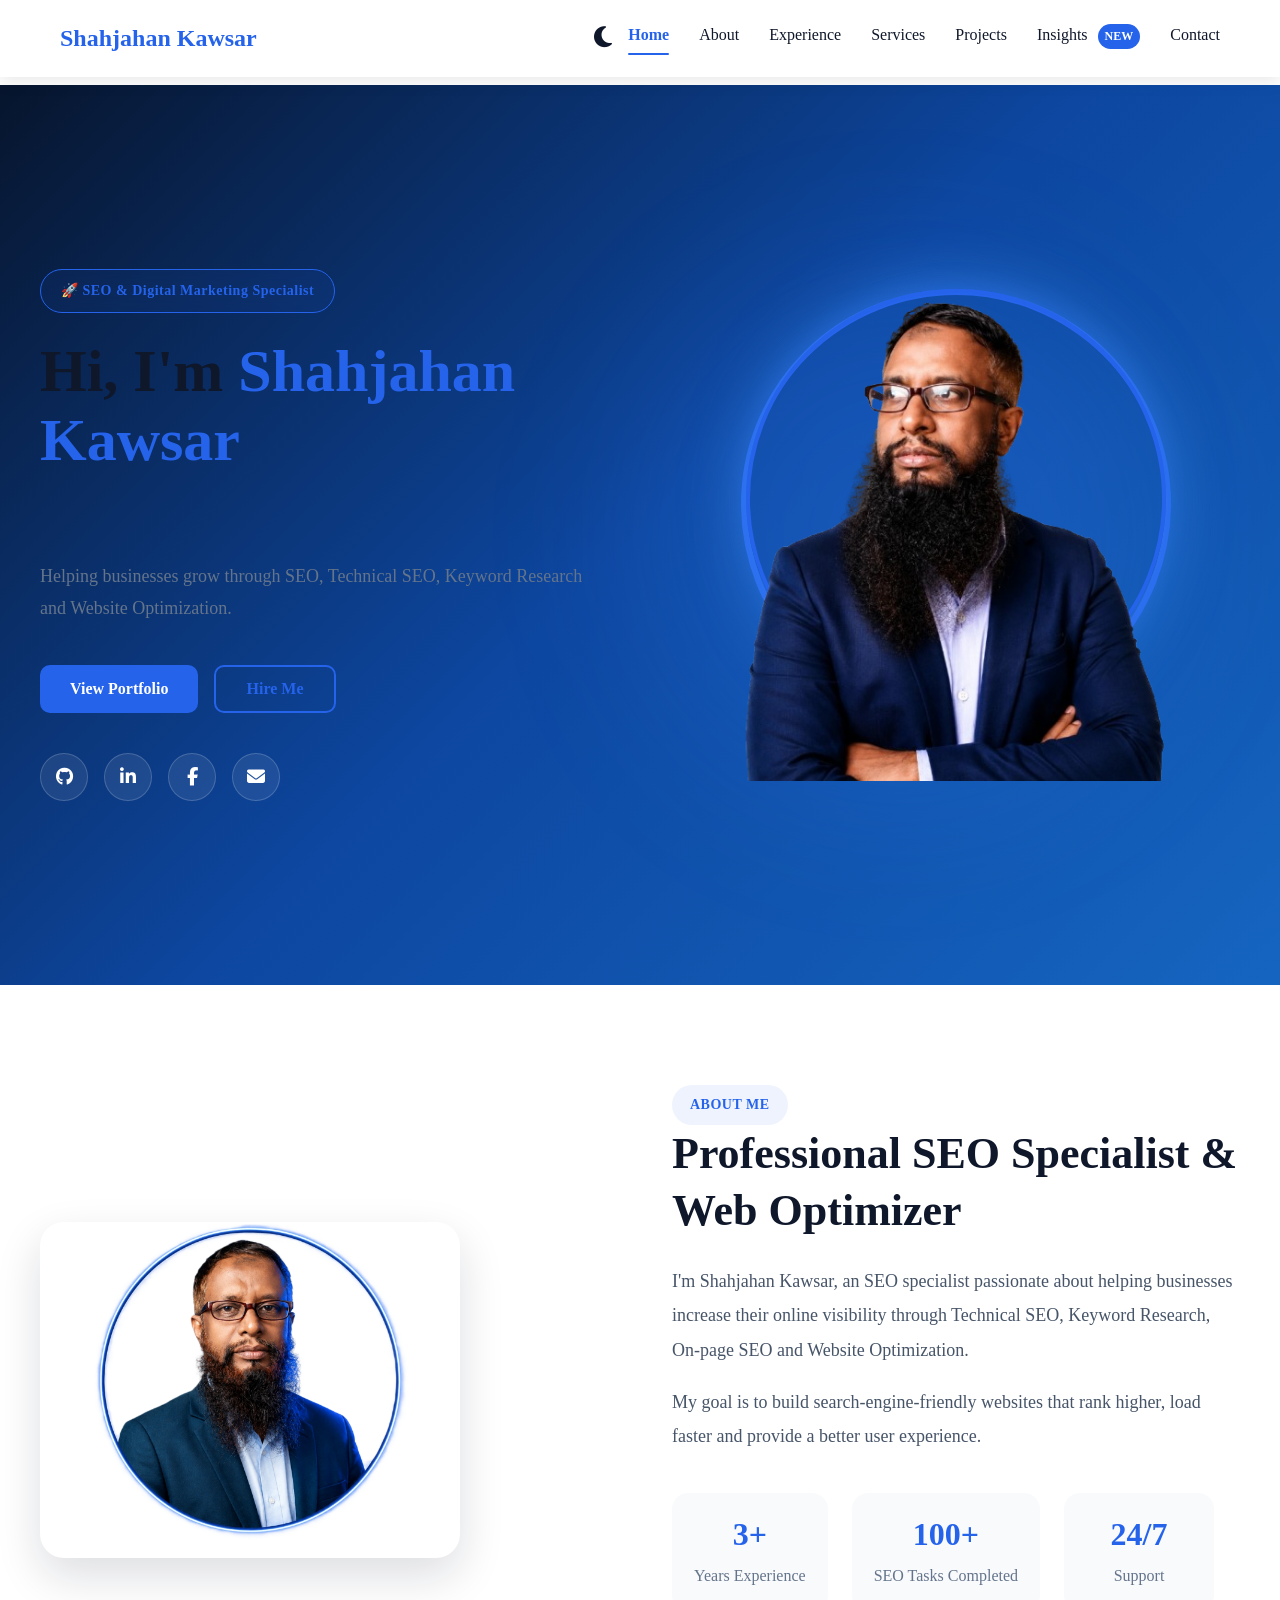
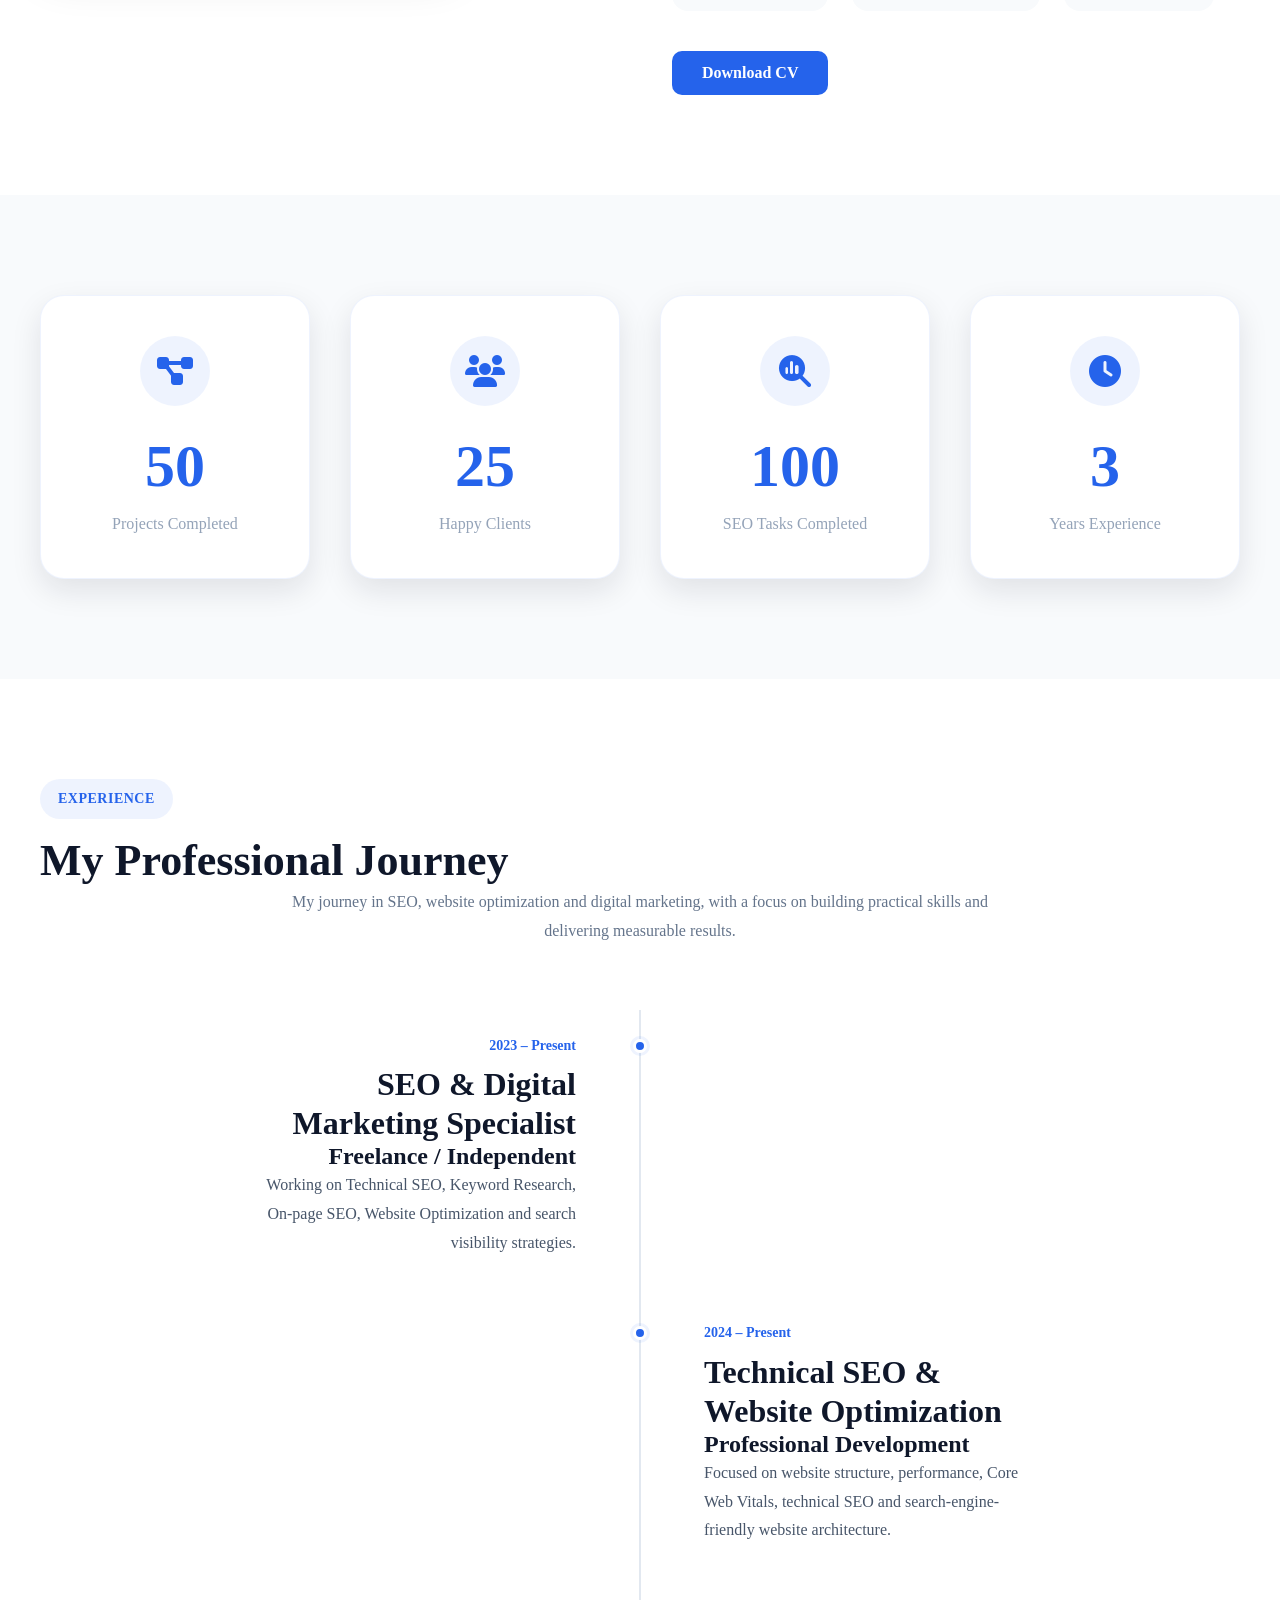
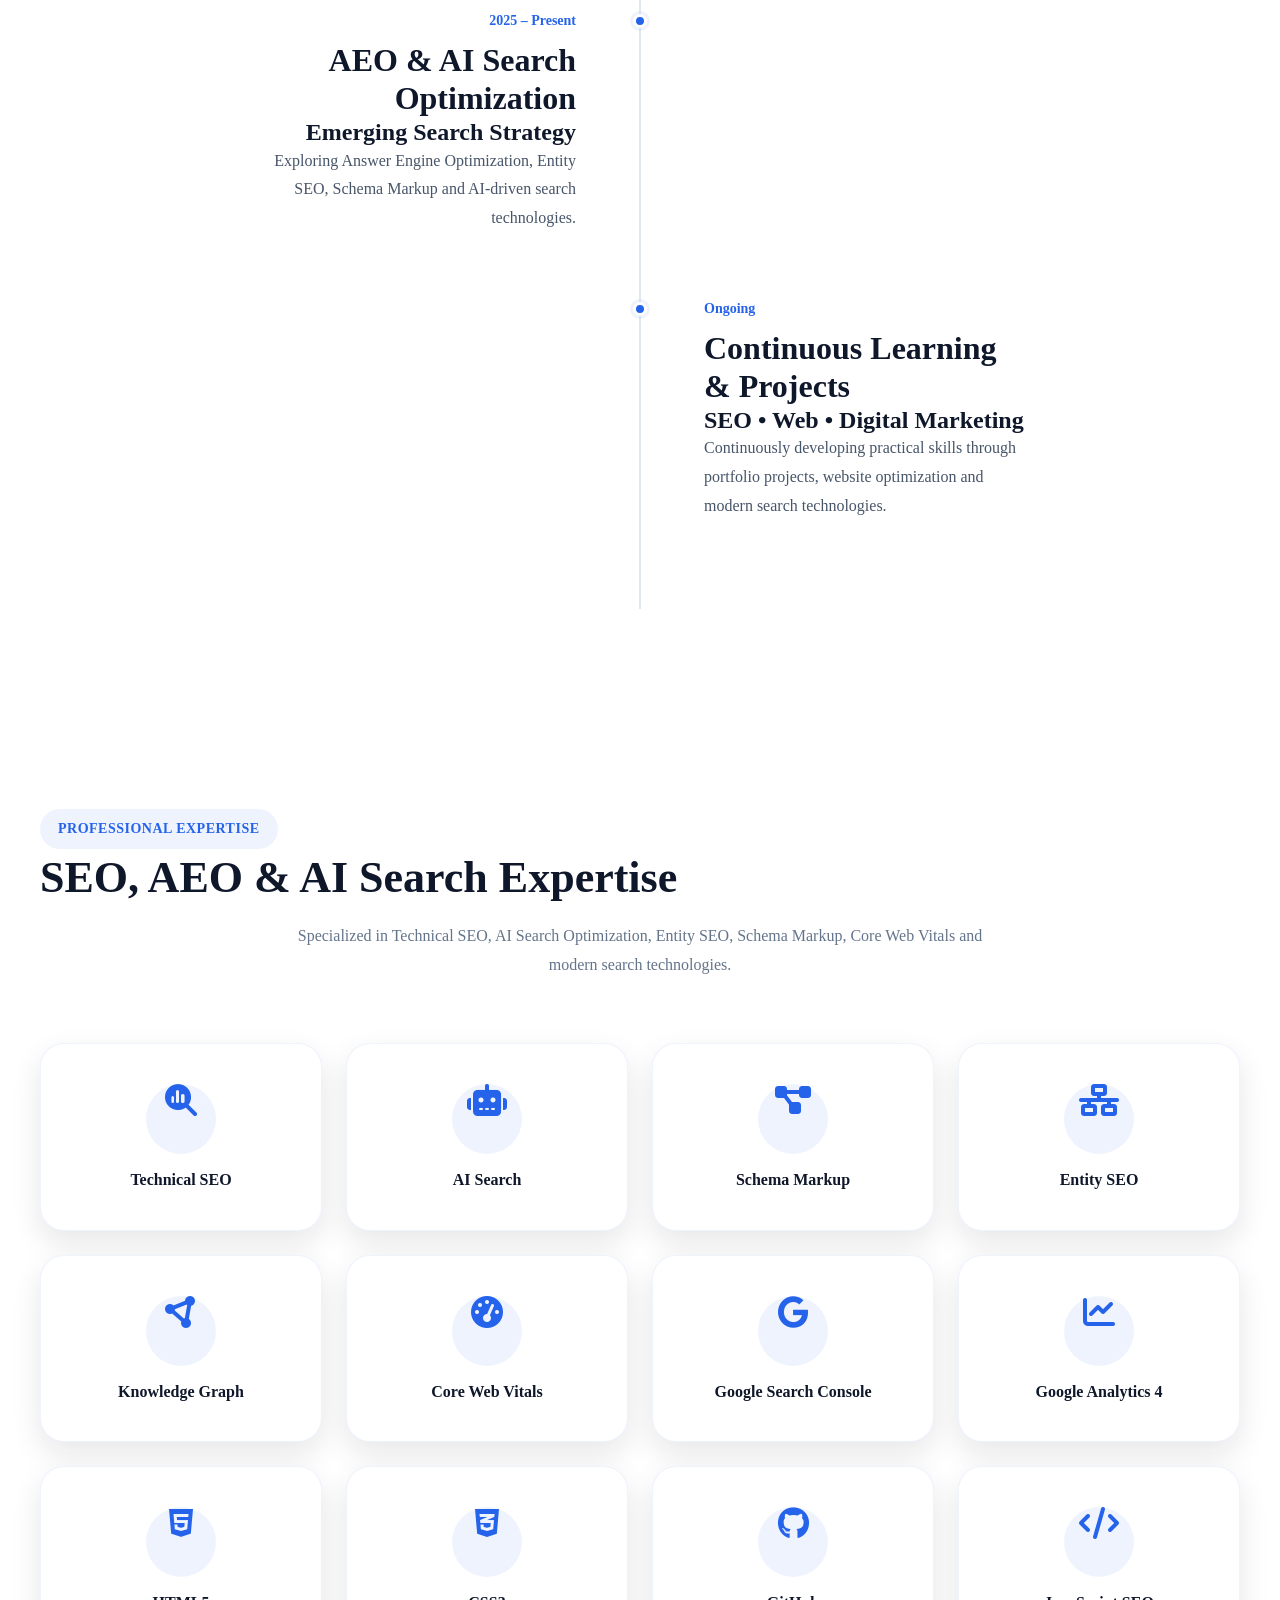
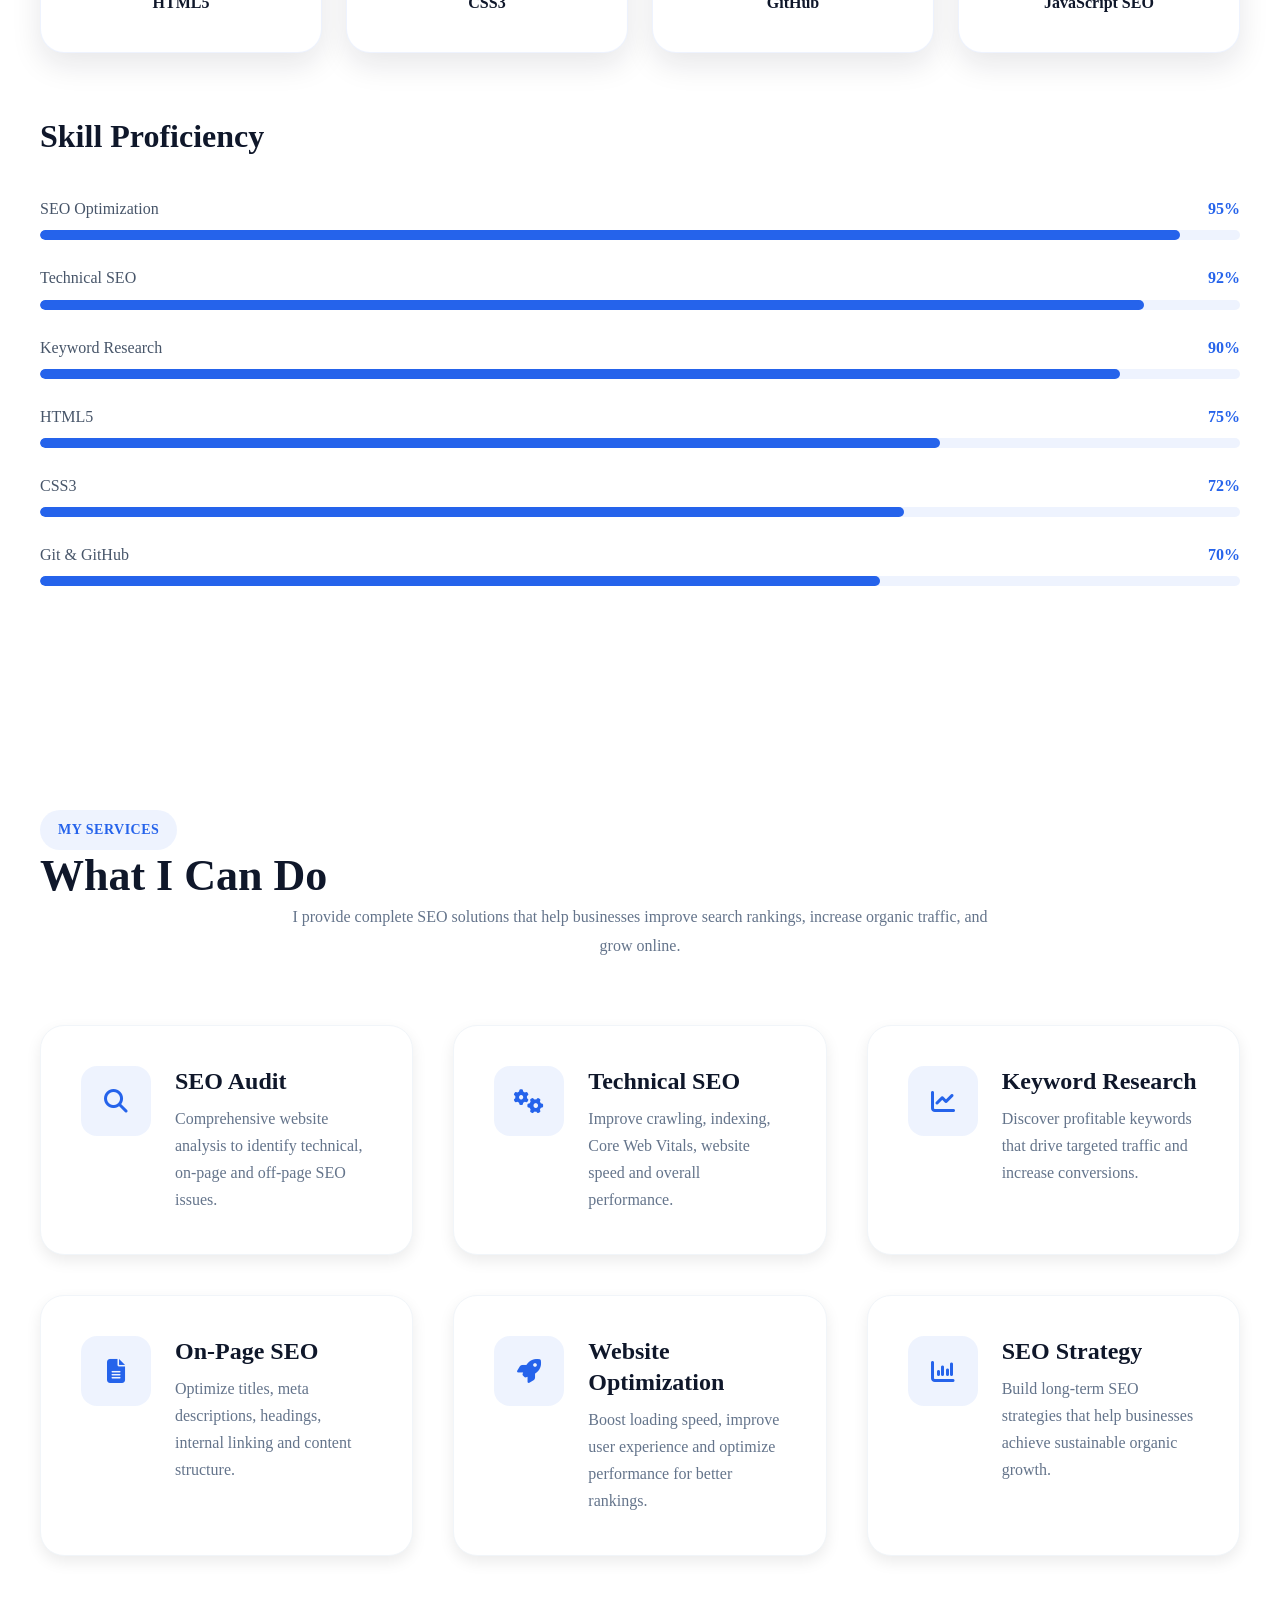
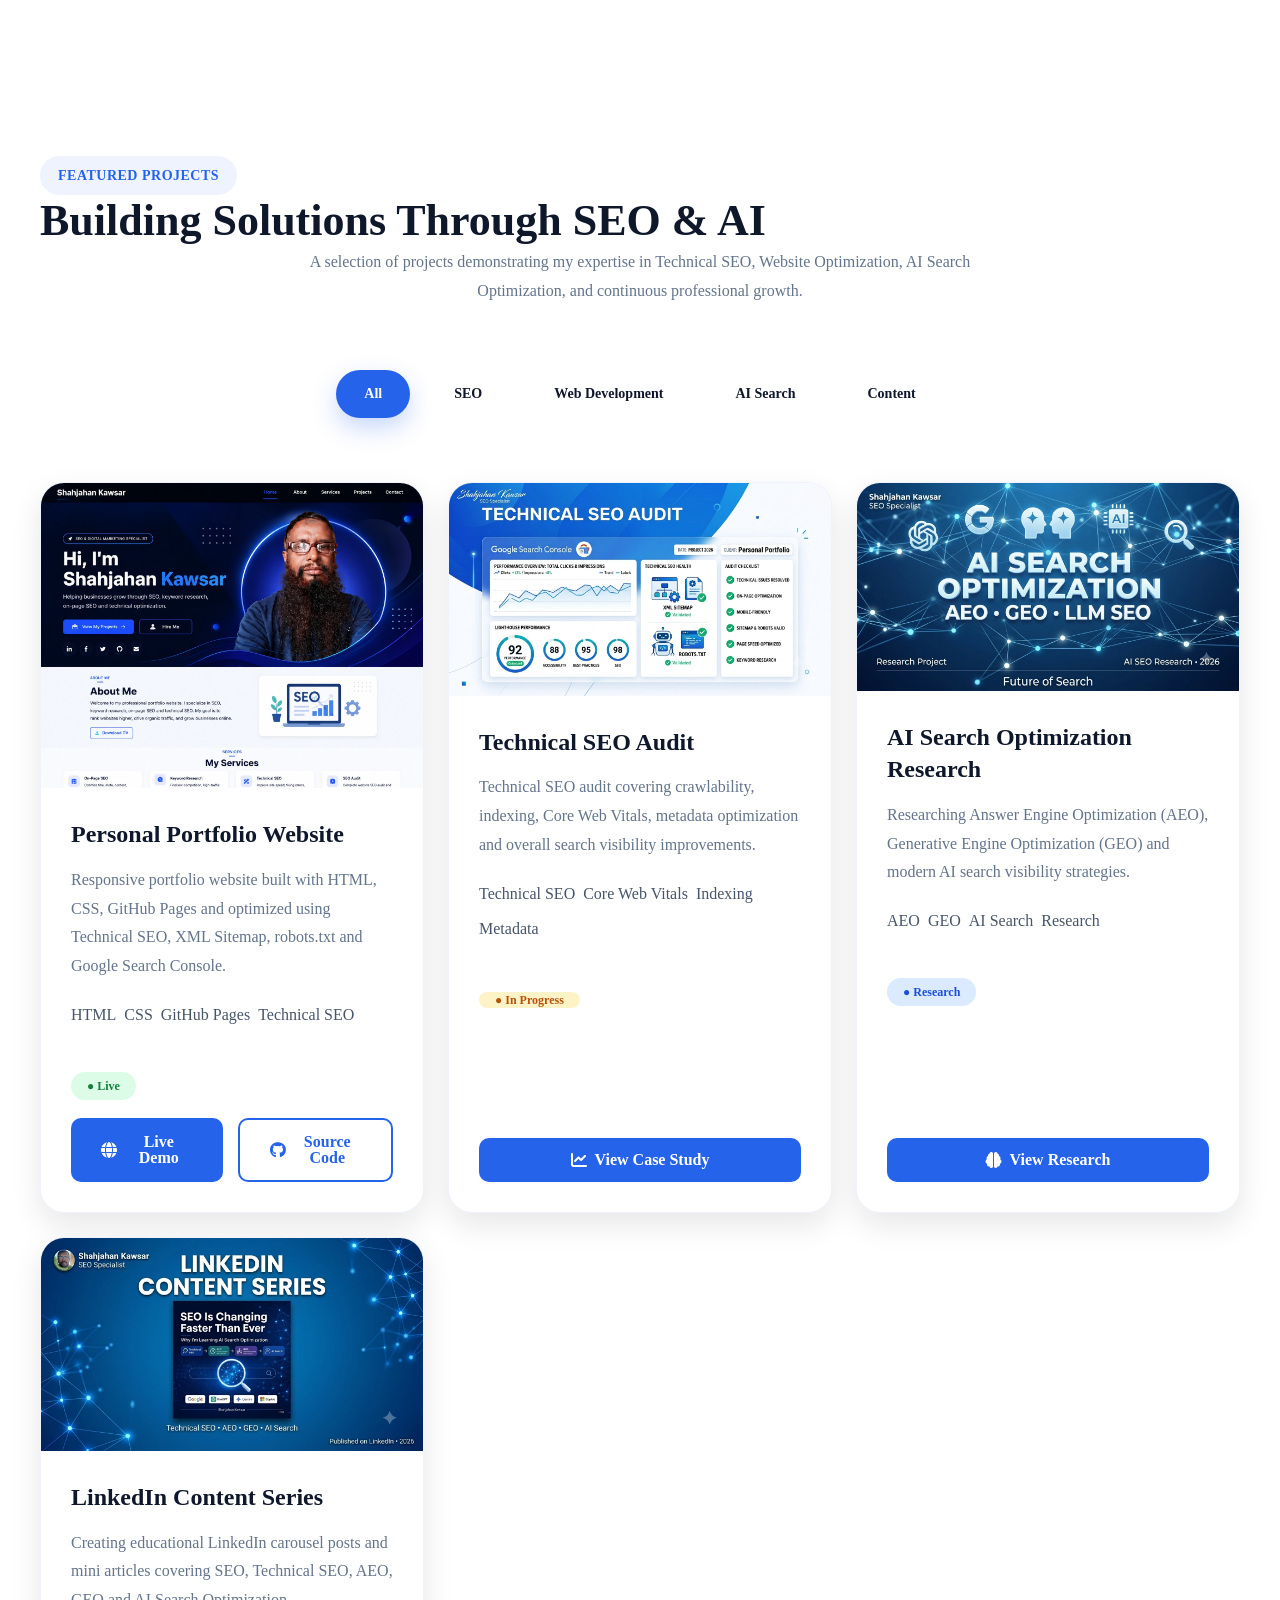
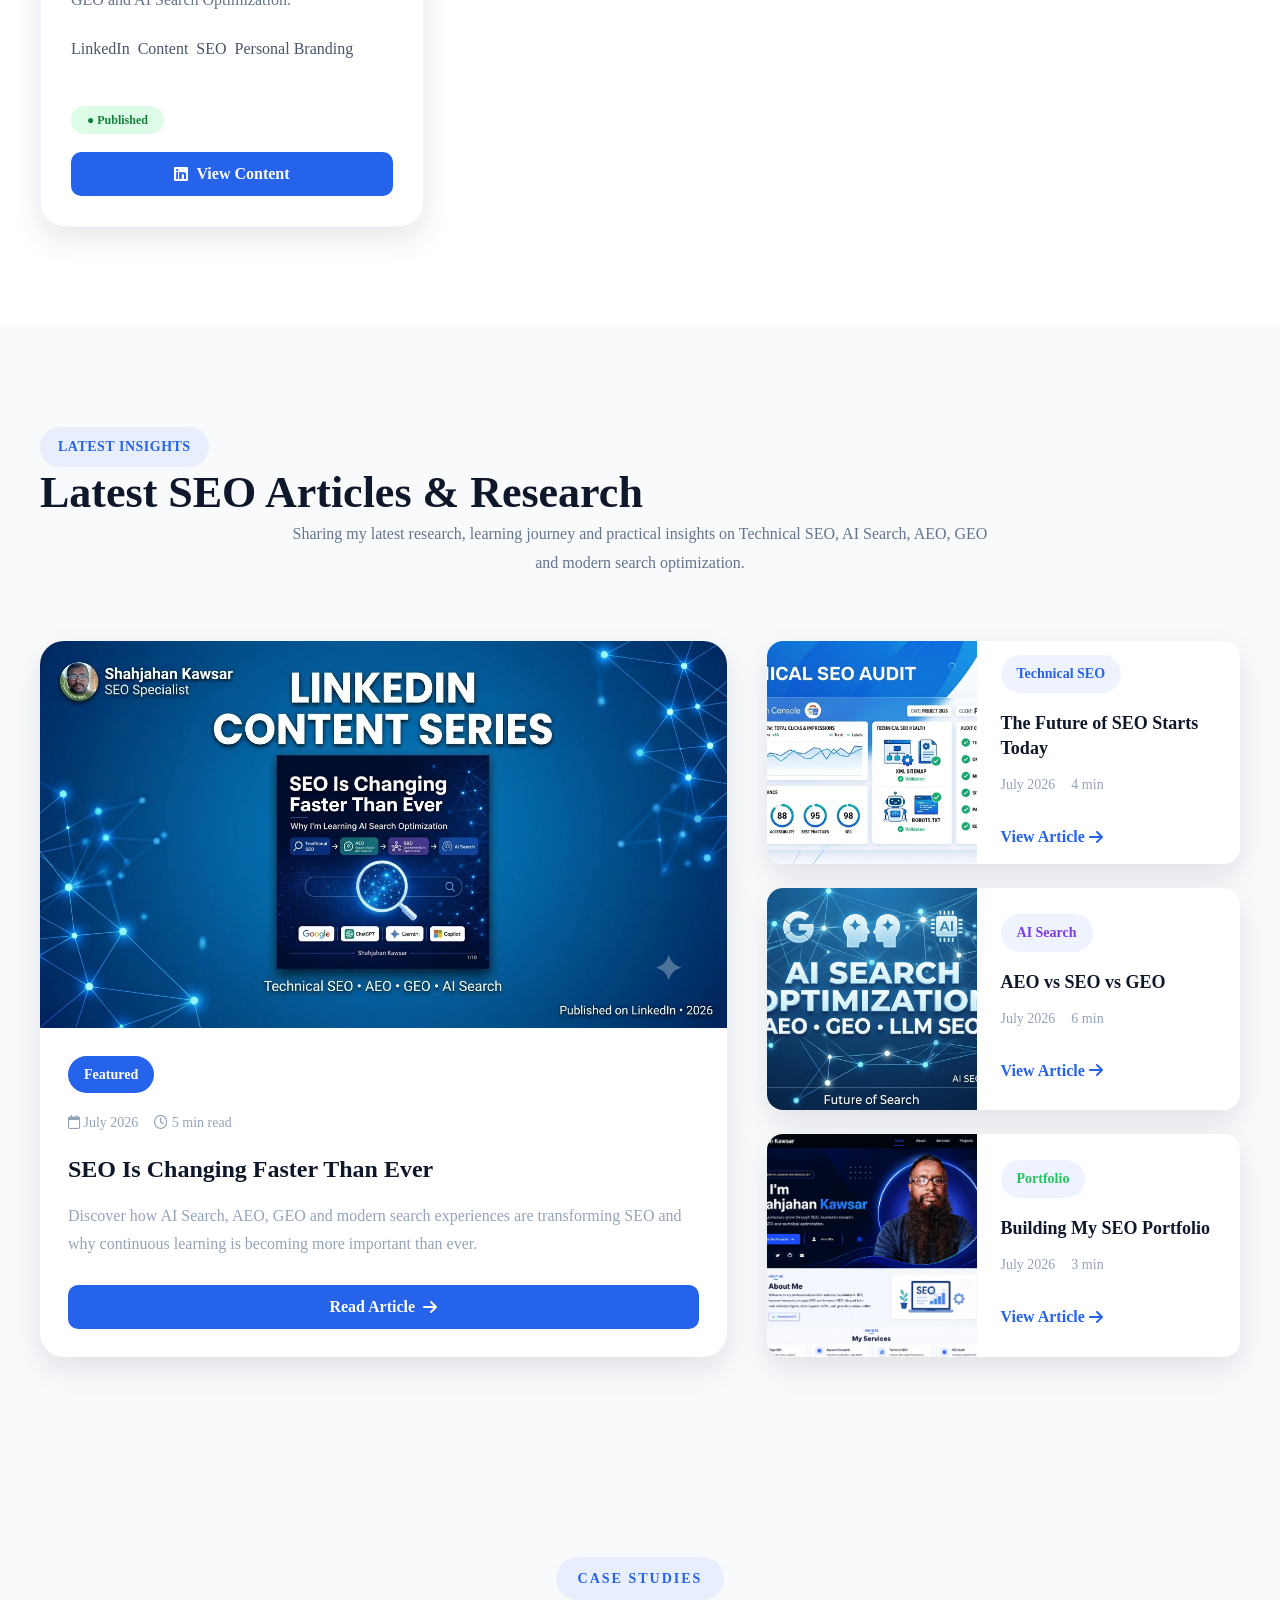
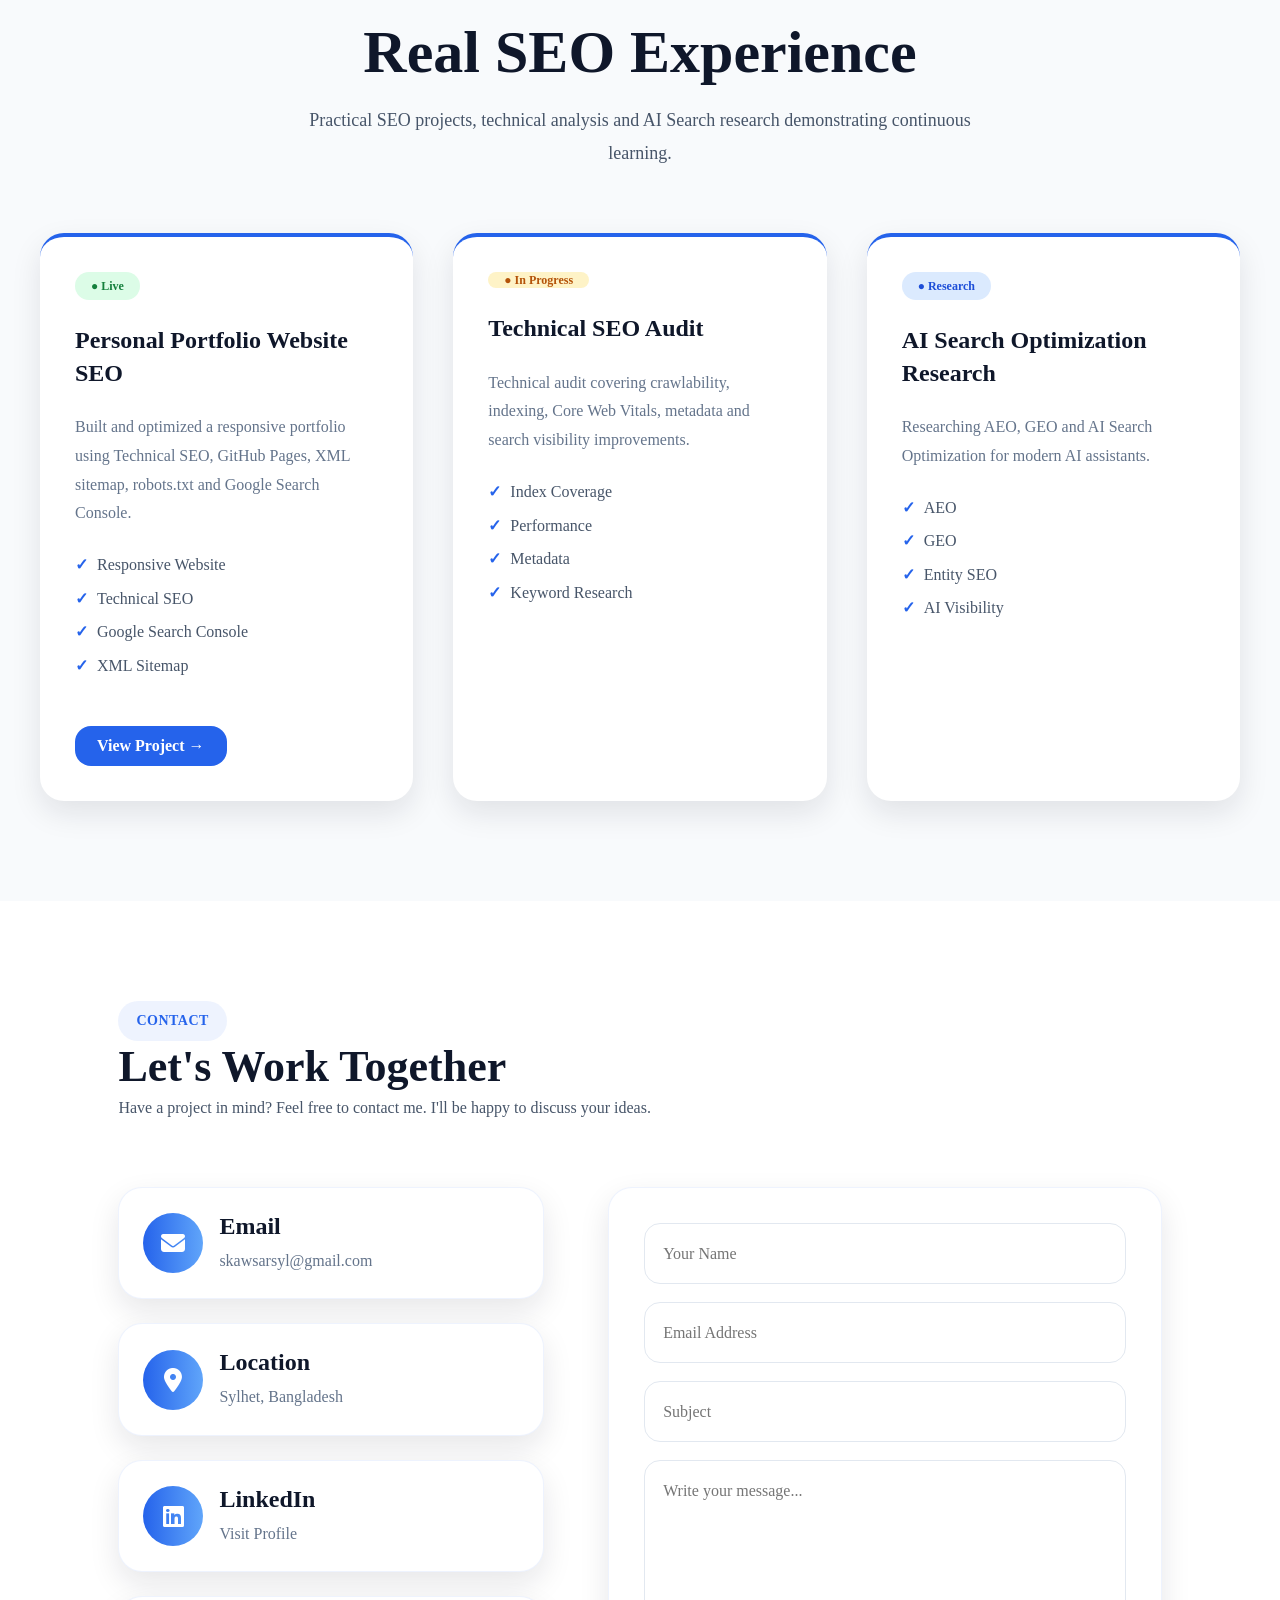
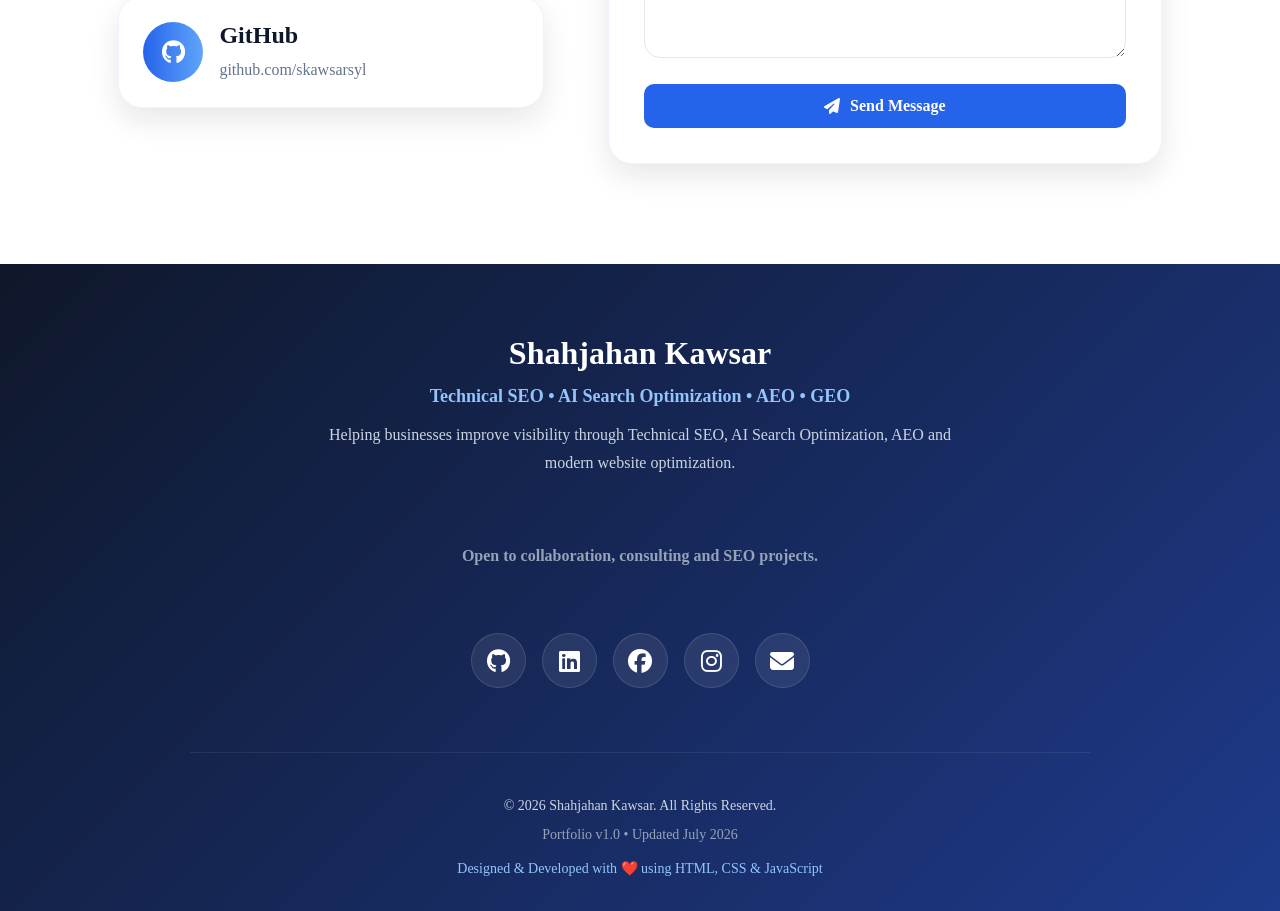
==== commit b0f62740: "Fix root CSS paths" ====
--- a/index.html
+++ b/index.html
@@ -67,14 +67,14 @@
       href="../images/favicon.png">
 
 
-<link rel="stylesheet" href="../css/variables.css">
-<link rel="stylesheet" href="../css/base.css">
-<link rel="stylesheet" href="../css/layout.css">
-<link rel="stylesheet" href="../css/components.css">
-<link rel="stylesheet" href="../css/utilities.css">
-<link rel="stylesheet" href="../css/animations.css">
-<link rel="stylesheet" href="../css/sections.css">
-<link rel="stylesheet" href="../css/responsive.css">
+<link rel="stylesheet" href="css/variables.css">
+<link rel="stylesheet" href="css/base.css">
+<link rel="stylesheet" href="css/layout.css">
+<link rel="stylesheet" href="css/components.css">
+<link rel="stylesheet" href="css/utilities.css">
+<link rel="stylesheet" href="css/animations.css">
+<link rel="stylesheet" href="css/sections.css">
+<link rel="stylesheet" href="css/responsive.css">
 
 
 <link rel="preconnect"
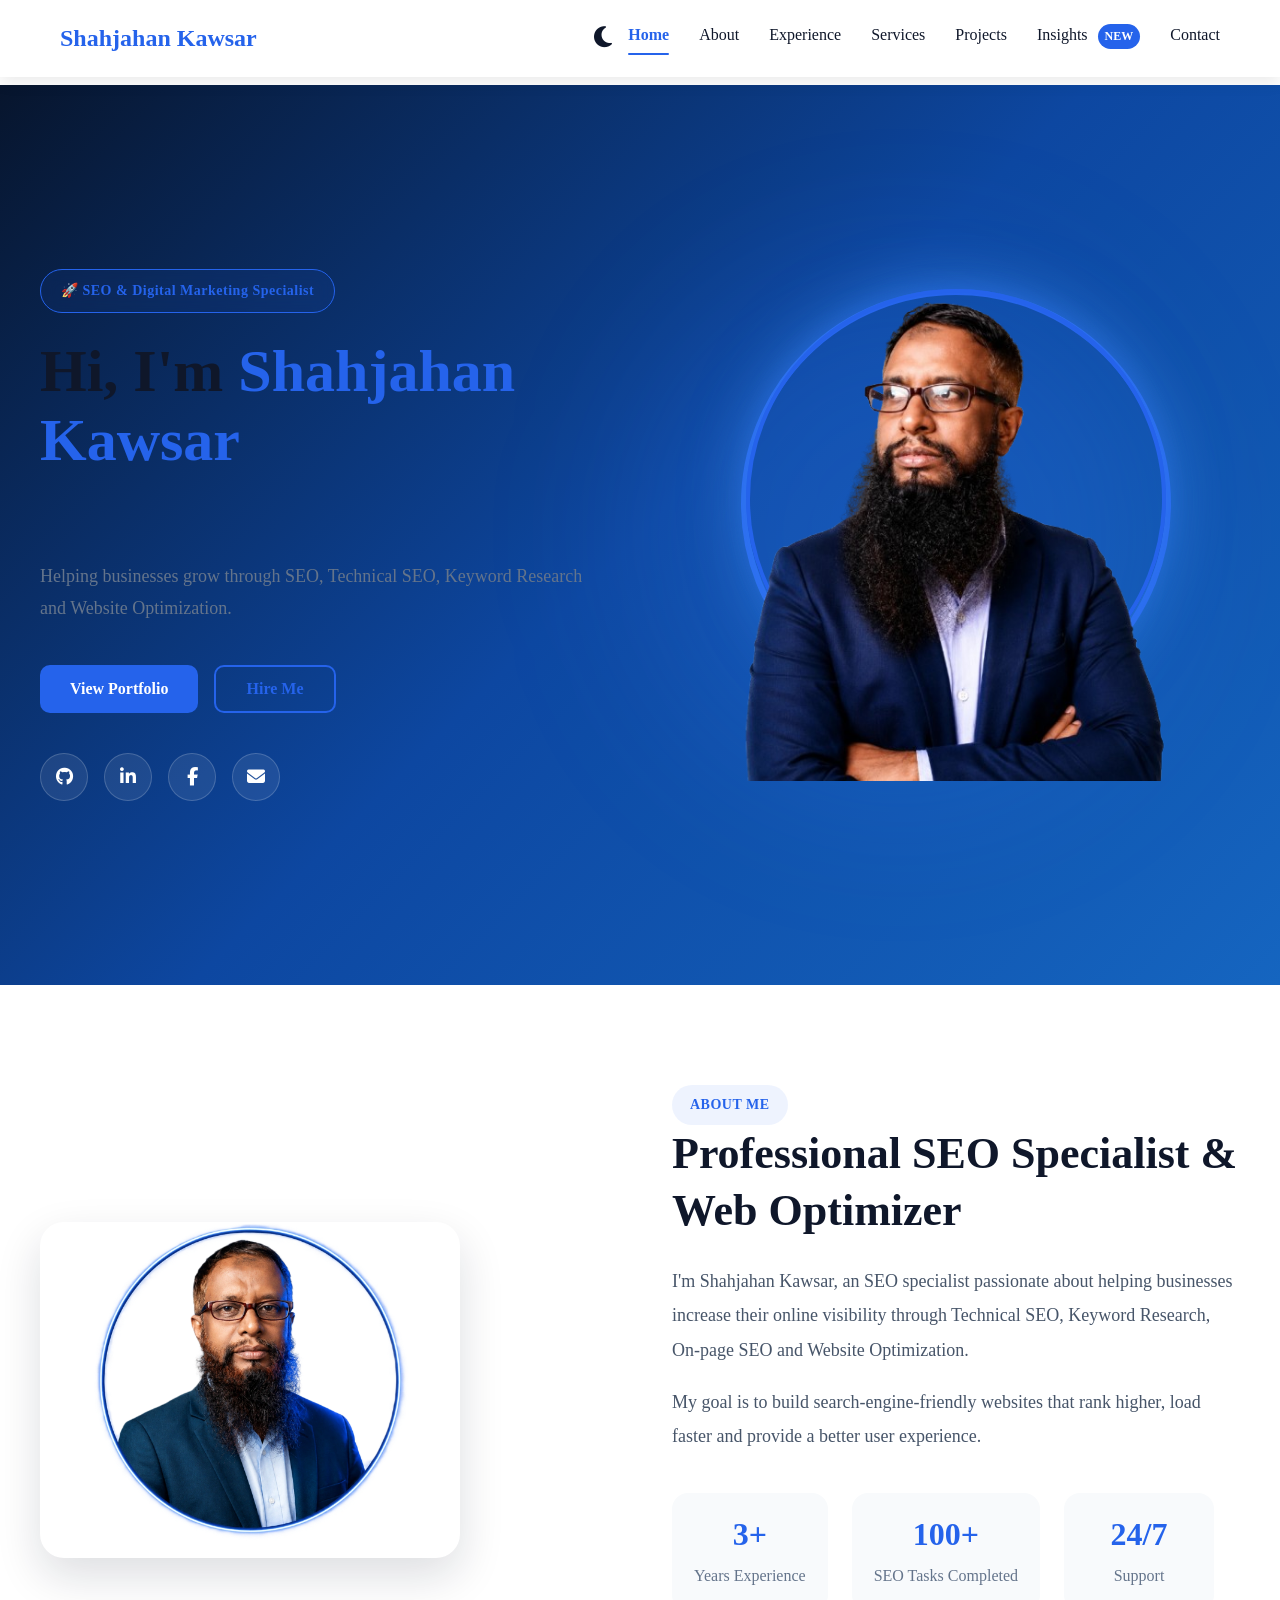
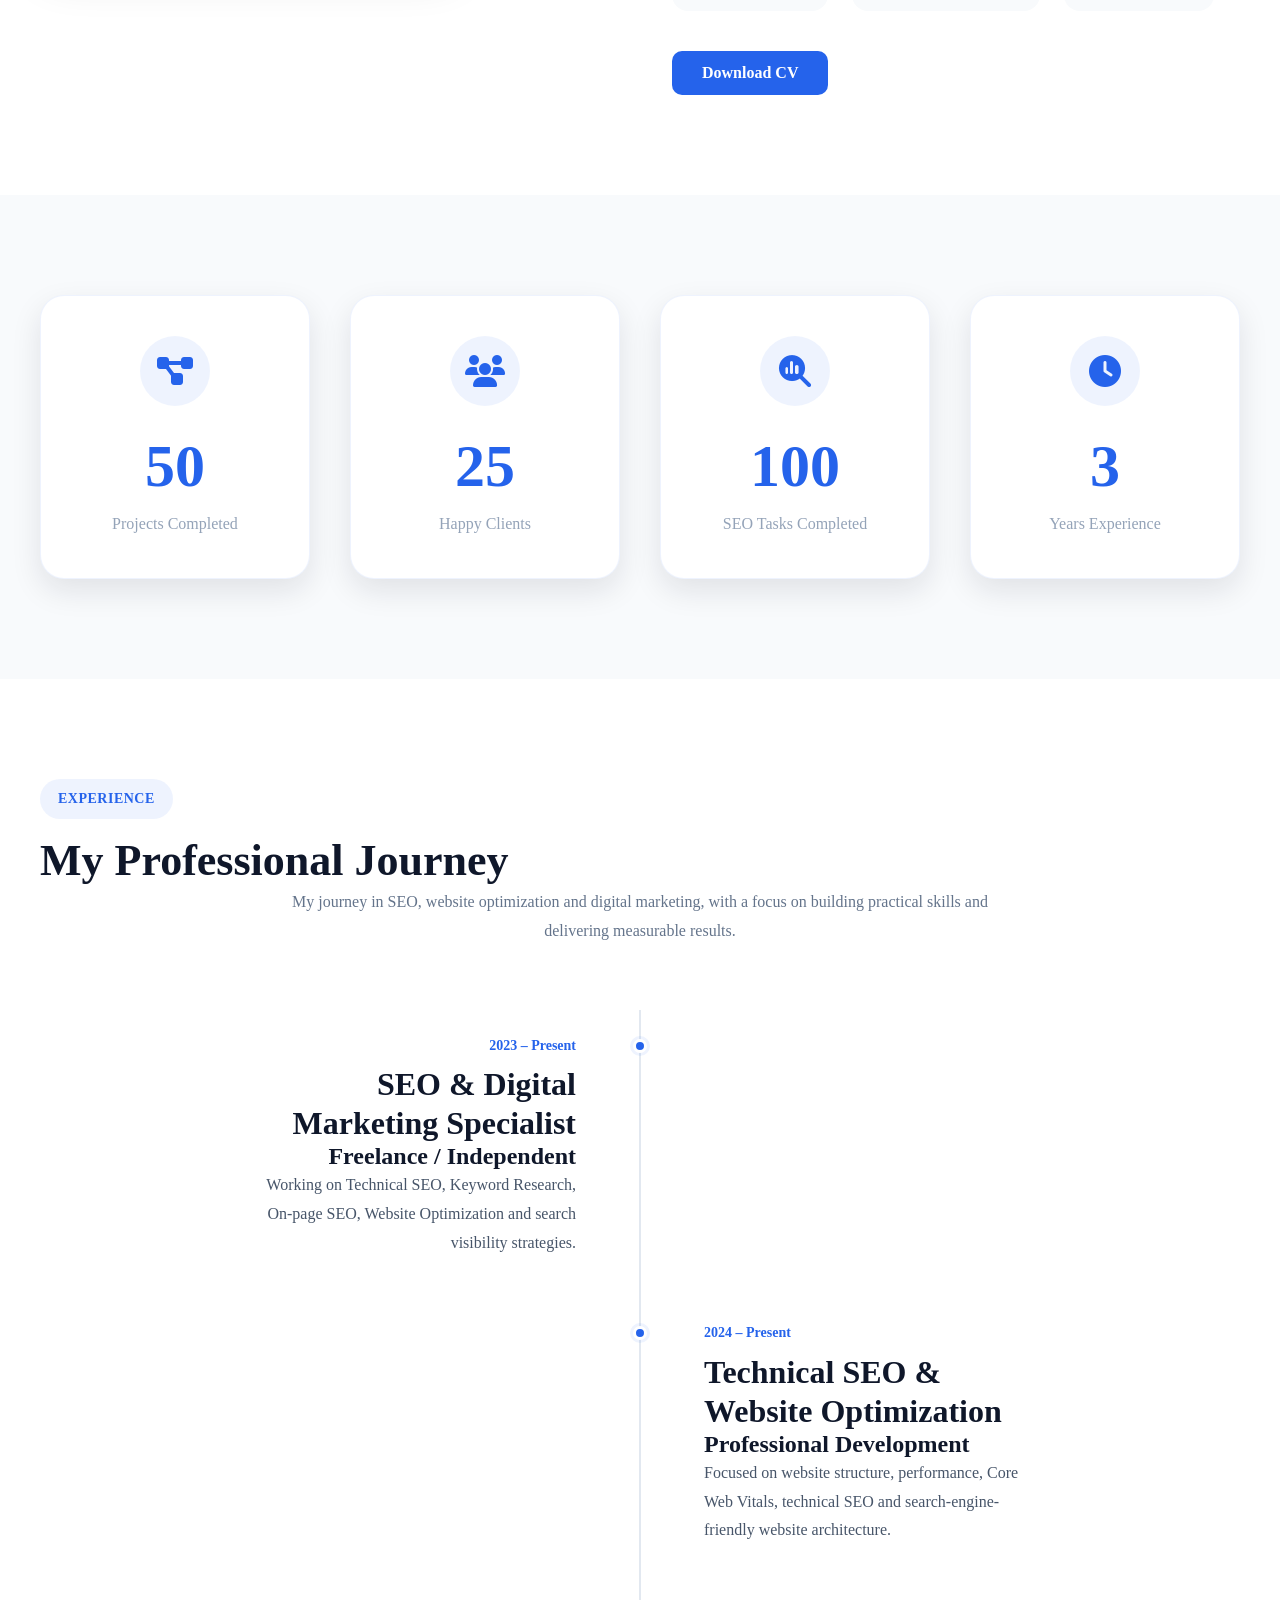
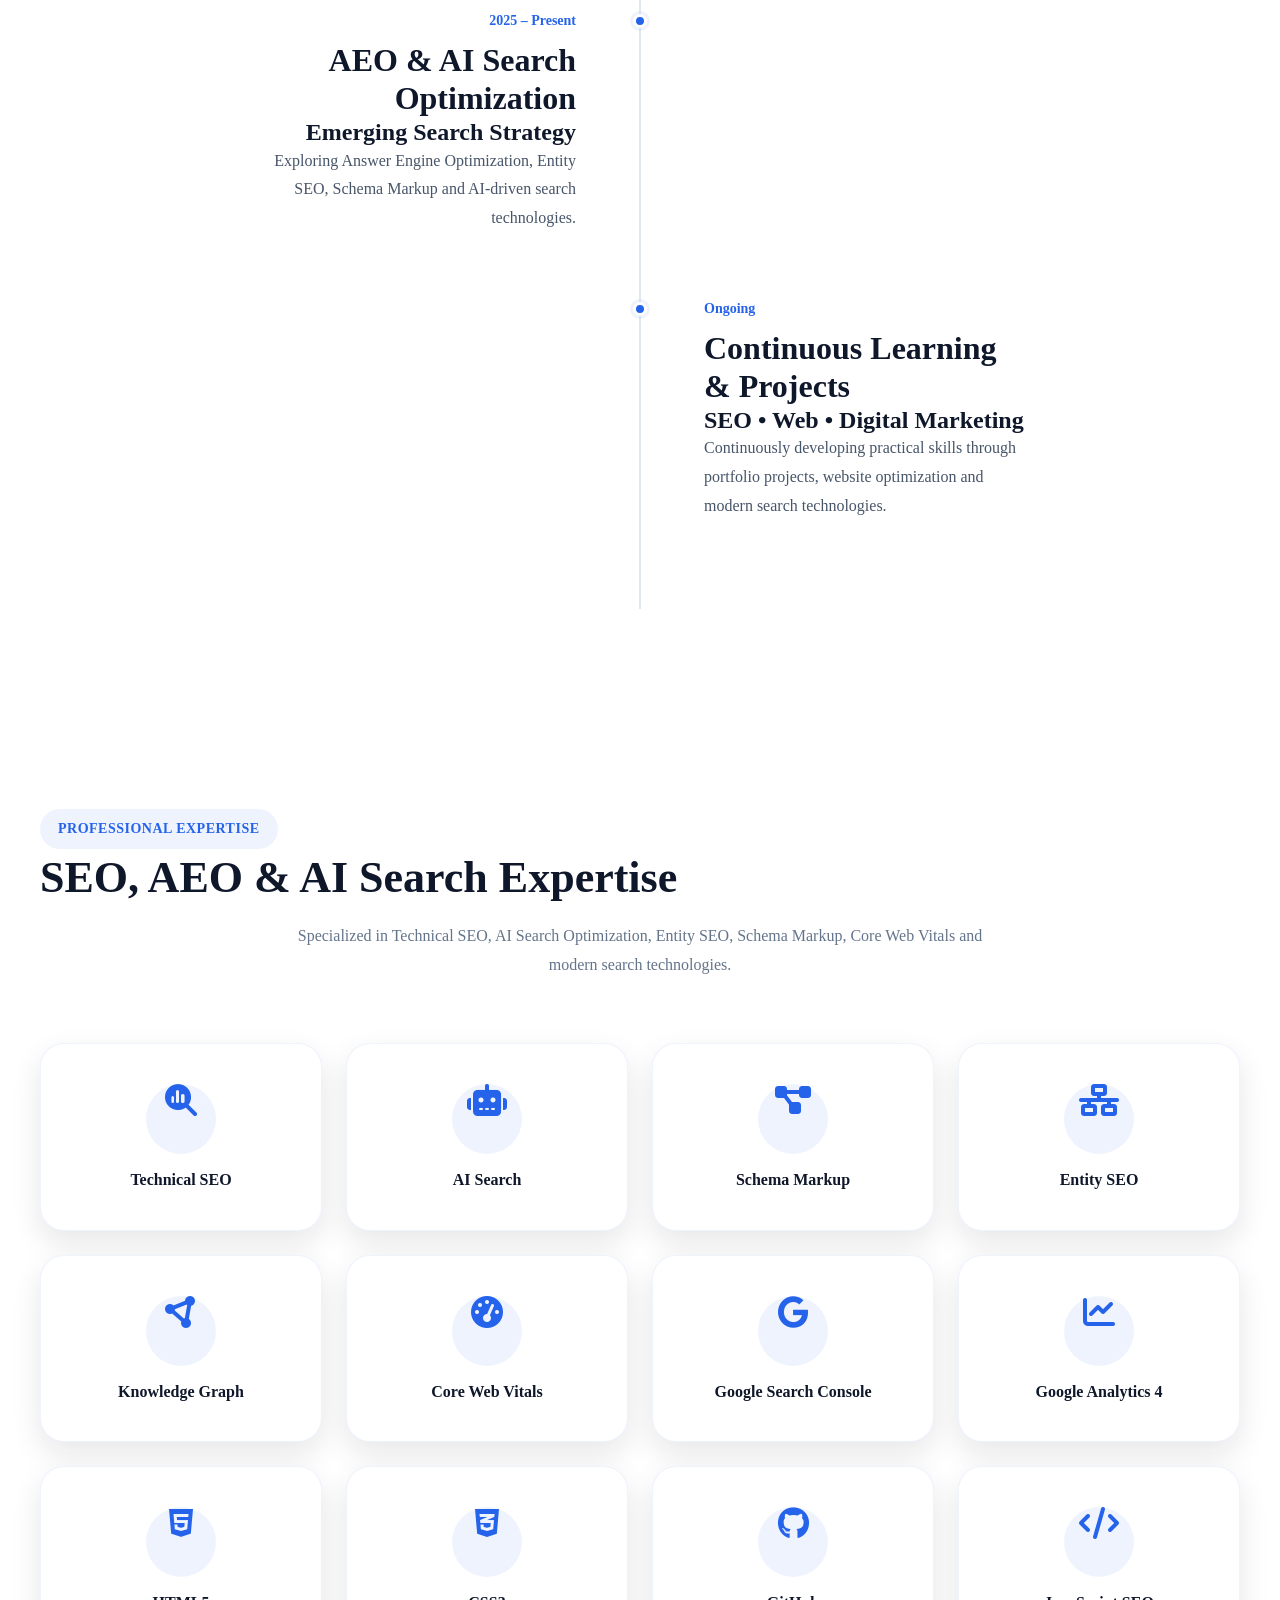
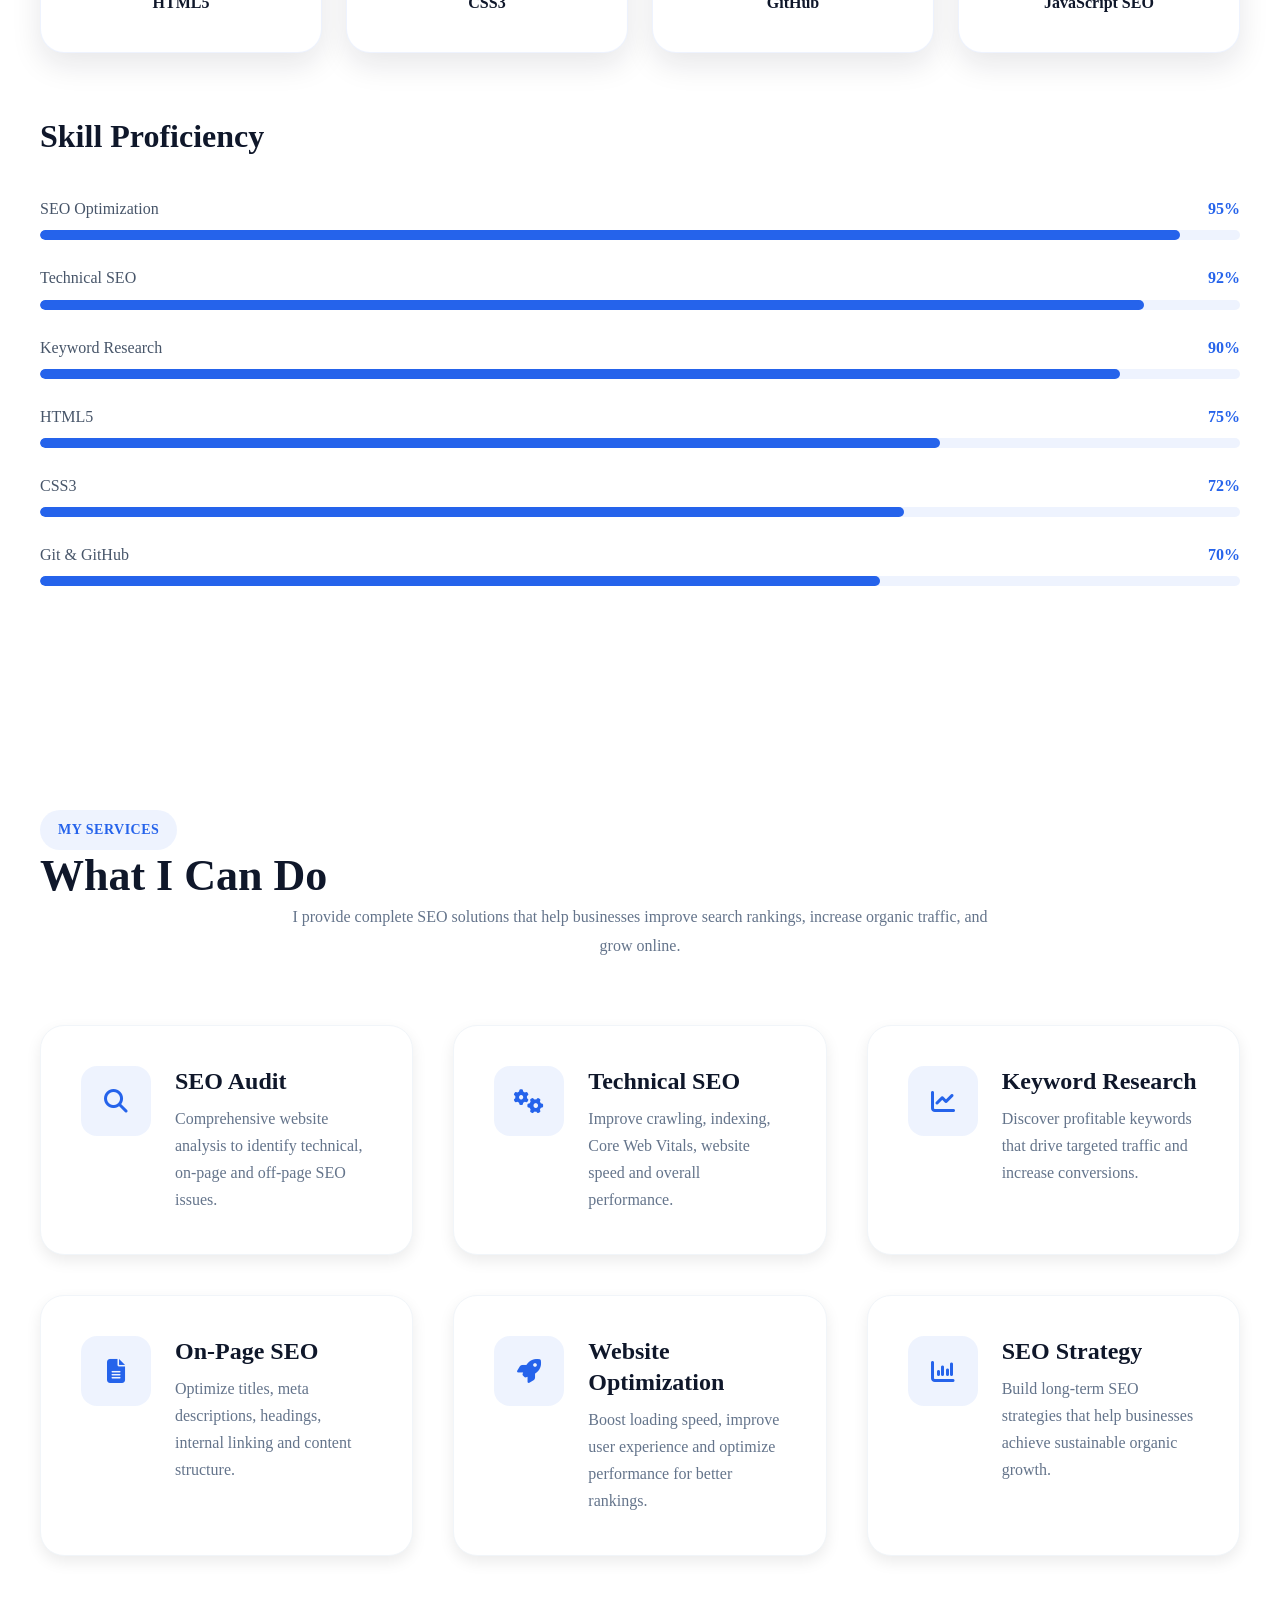
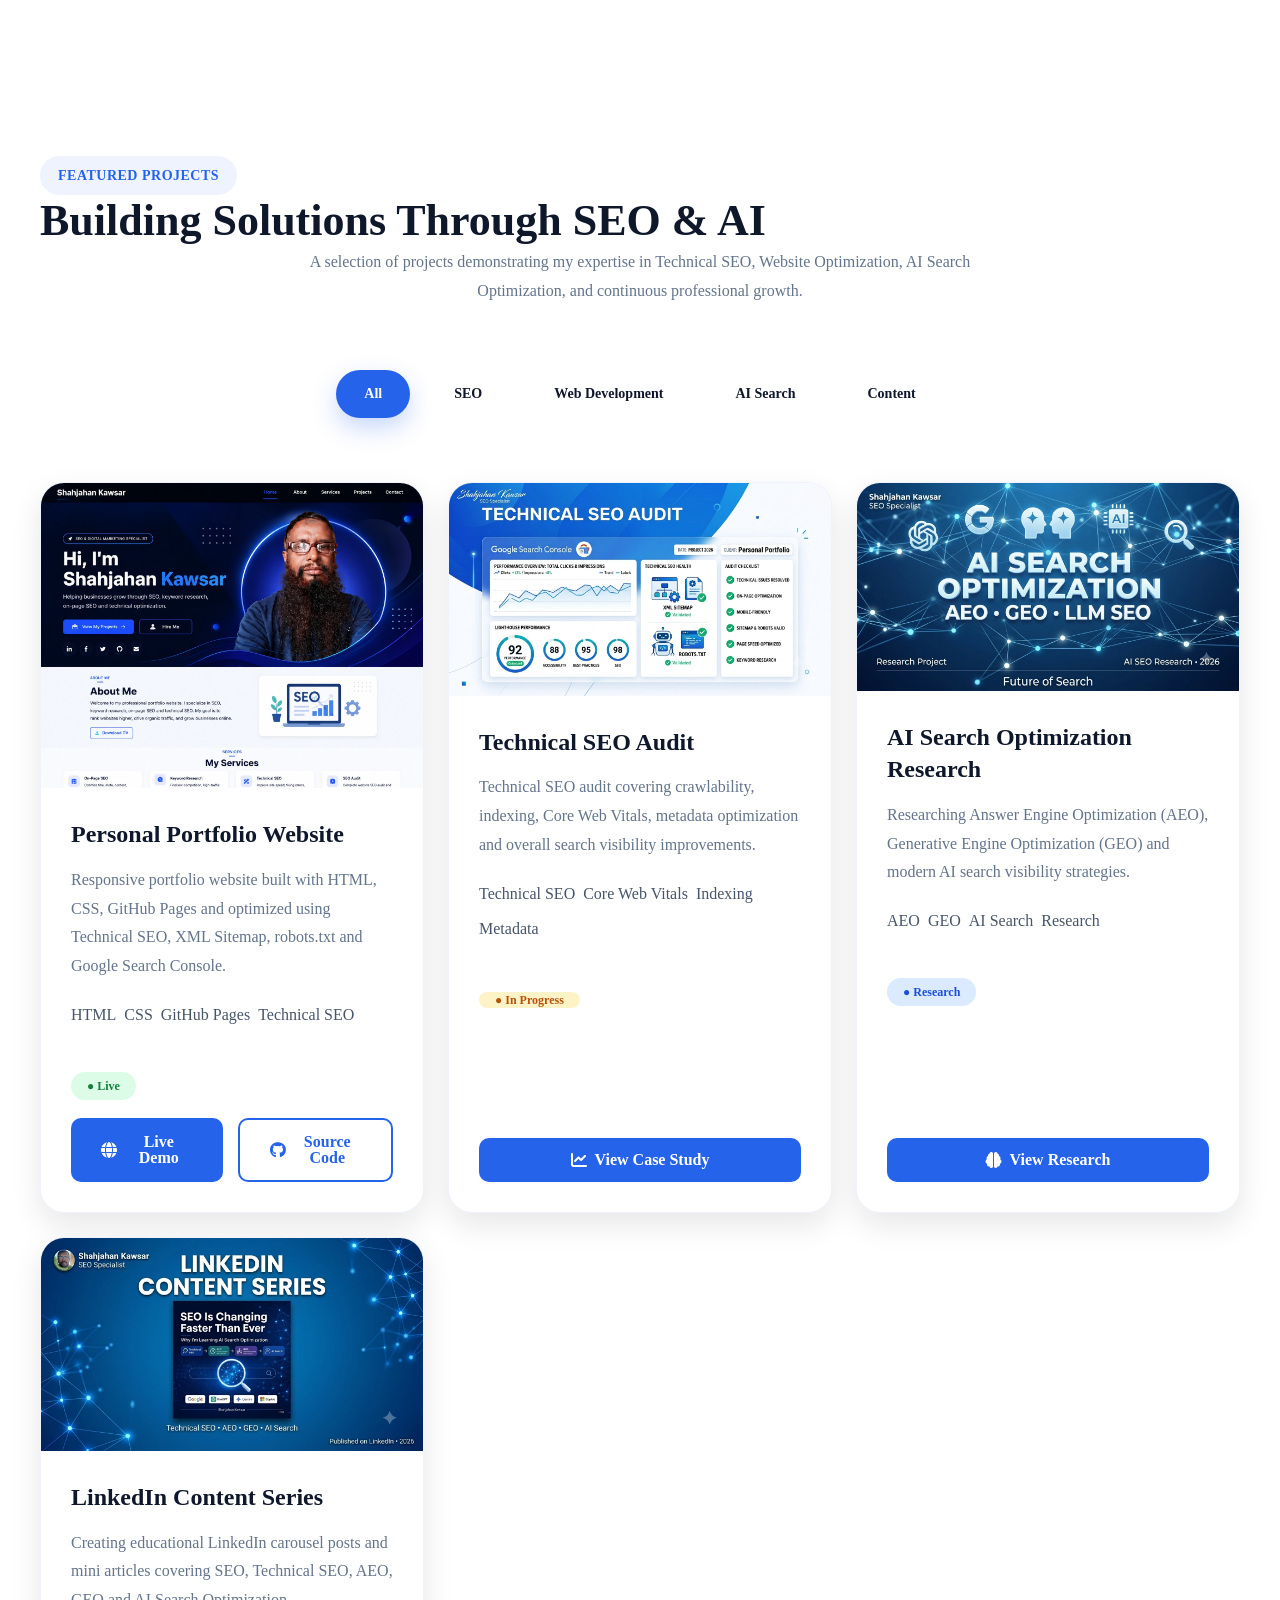
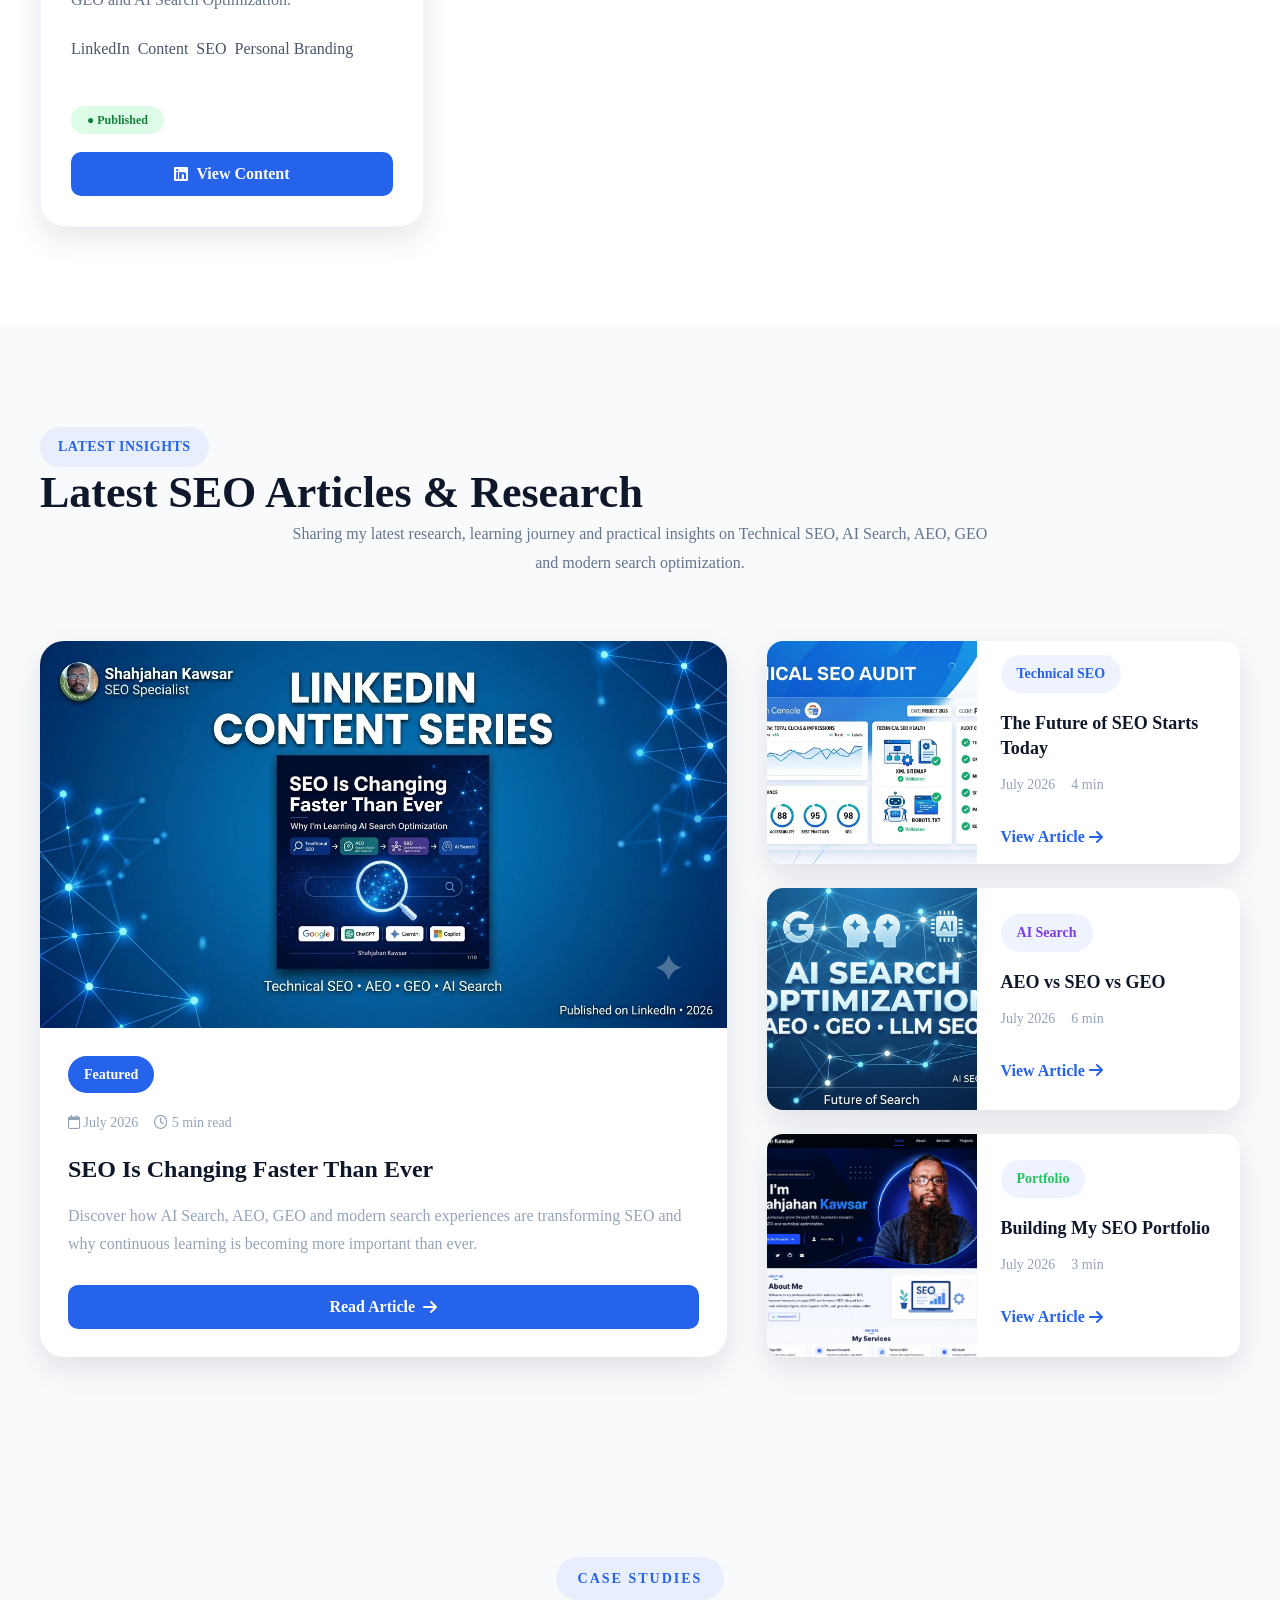
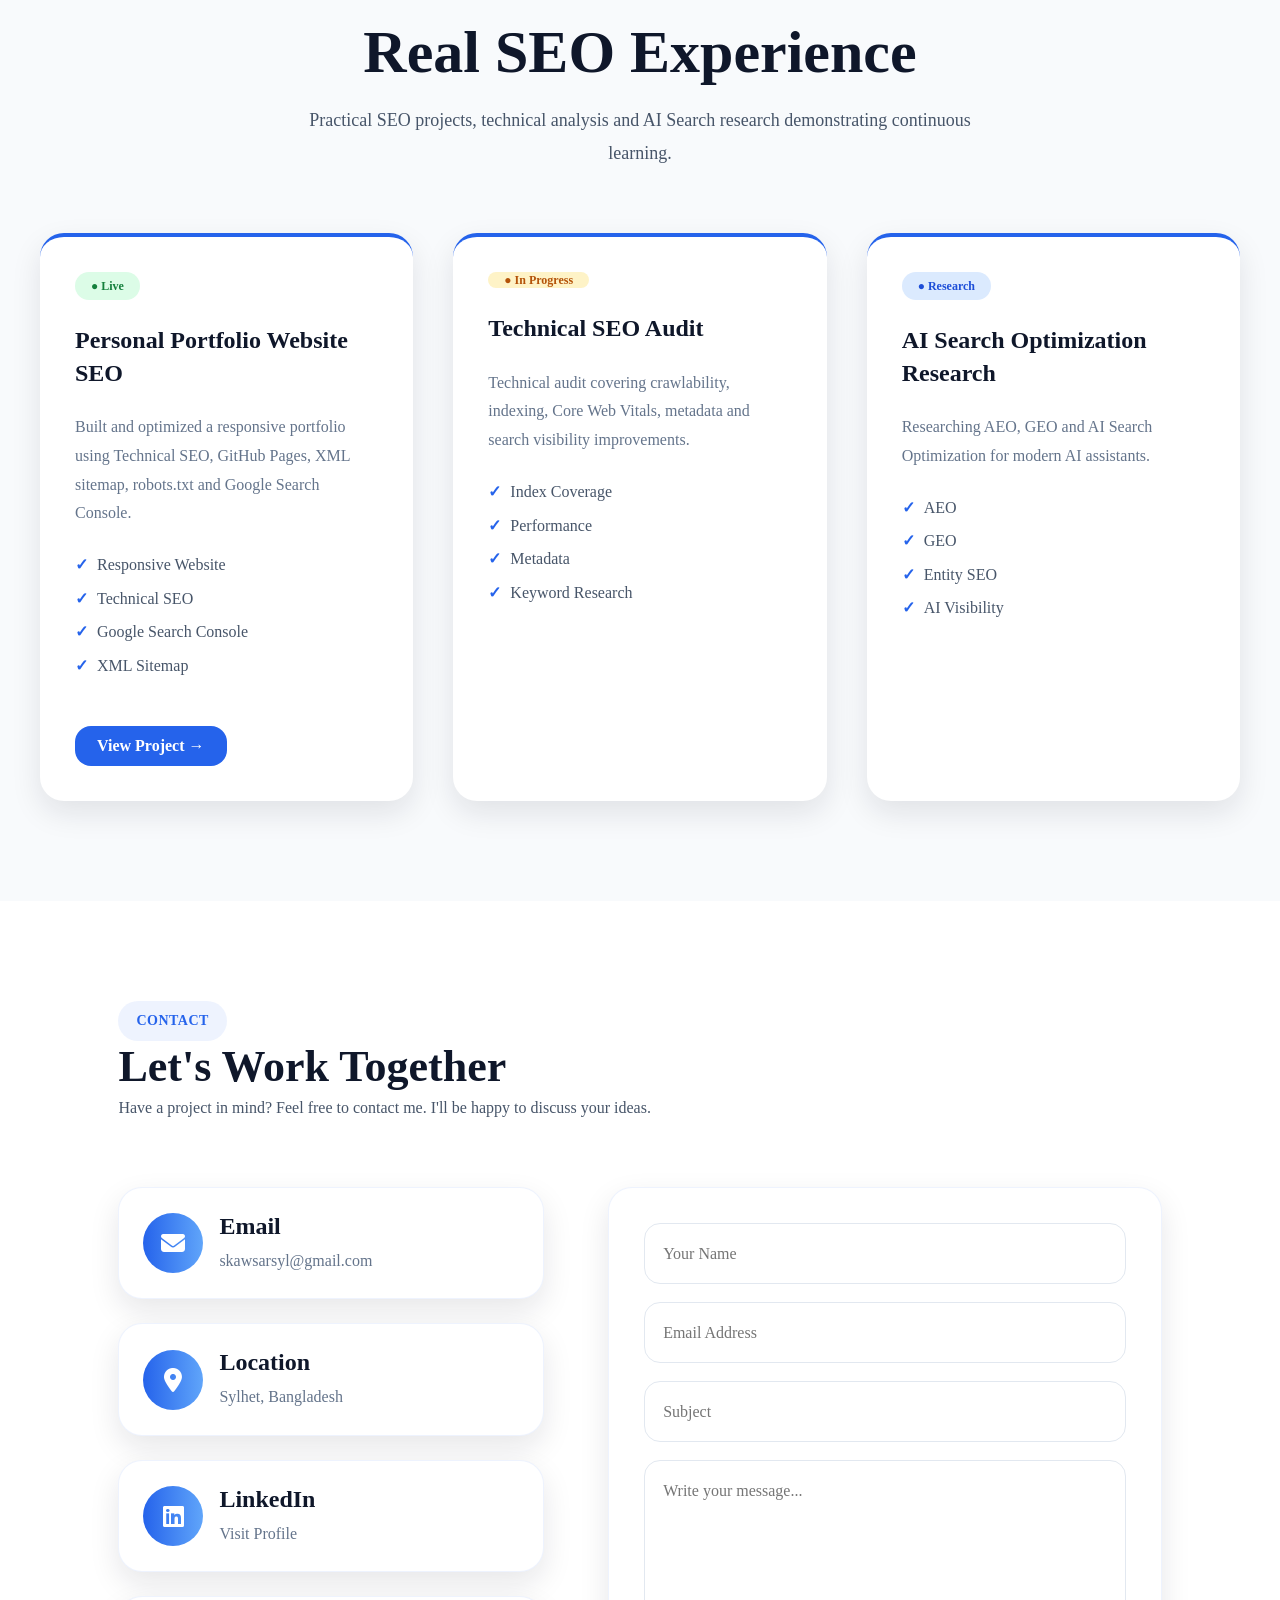
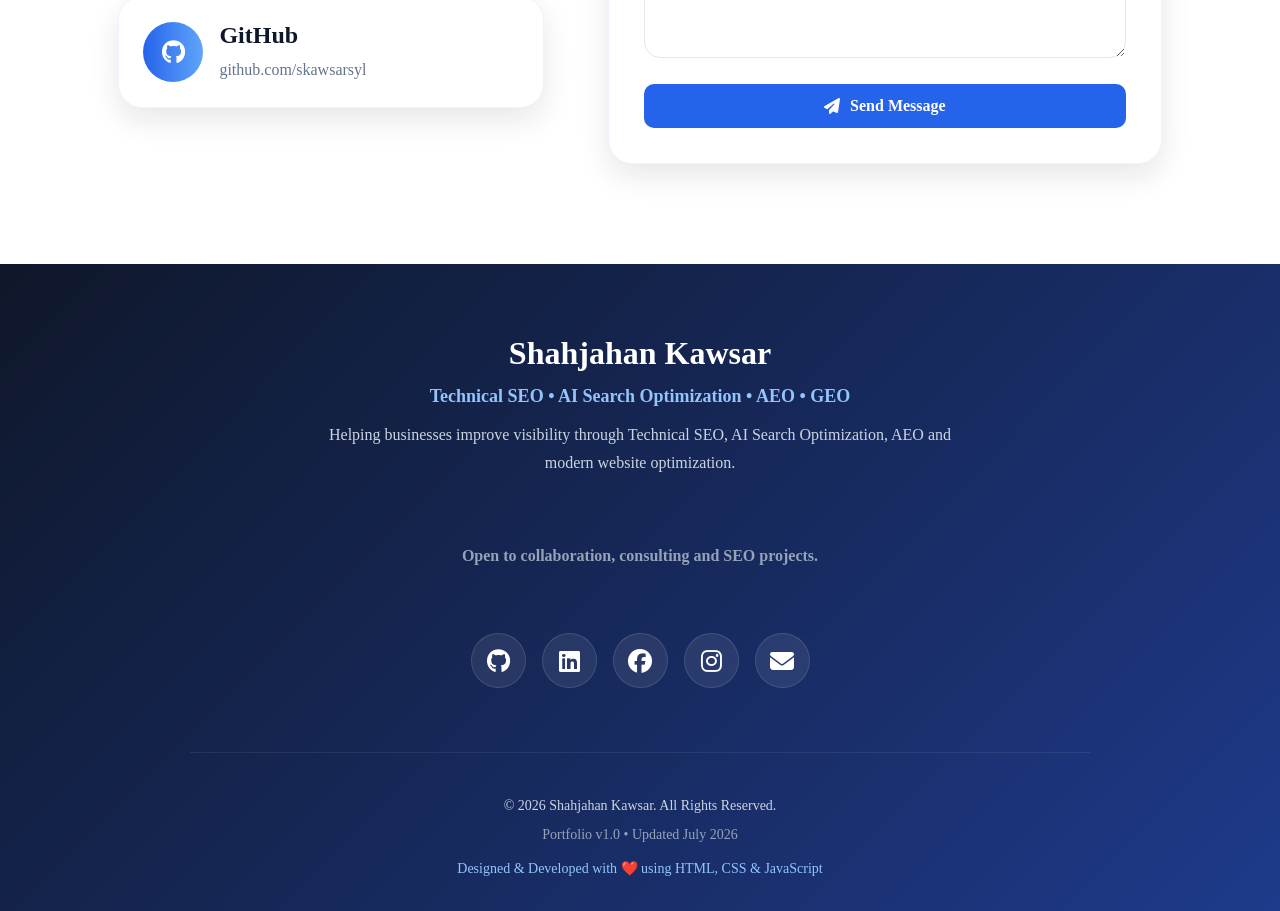
==== commit a641c82c: "Fix main page layout" ====
--- a/index.html
+++ b/index.html
@@ -1920,10 +1920,12 @@
            <i class="fa-solid fa-arrow-up"></i>
      </button>
 
-      <script src="../js/script.js"></script>
+      <script src="js/script.js"></script>
       
 
 
+
+
 </body>
 
 </html>
--- a/css/components.css
+++ b/css/components.css
@@ -130,26 +130,53 @@
 }
 
 
+/* ==========================================
+   PROGRESS BAR
+========================================== */
+
+.progress {
+    width: 100%;
+    height: var(--progress-height);
+
+    overflow: hidden;
+
+    background: var(--surface);
+    border-radius: var(--radius-pill);
+}
+
+.progress-bar {
+    width: 0;
+    height: 100%;
+
+    background: var(--gradient-primary);
+
+    border-radius: var(--radius-pill);
+
+    transition: width var(--progress-animation);
+}
+
+
 /* =====================================================
    SCROLL PROGRESS BAR
 ===================================================== */
 
-#progress-bar{
-    position:absolute;
-    top:0;
-    left:0;
-
-    width:0;
-    height:4px;
-
-    background:var(--gradient-primary);
-
-    z-index:var(--z-modal);
-
-    transition:width .15s linear;
-
-    box-shadow:var(--shadow-glow);
-}
+#progress-bar {
+    position: fixed;
+    top: 0;
+    left: 0;
+
+    width: 0;
+    height: 4px;
+
+    background: var(--gradient-primary);
+
+    z-index: var(--z-modal);
+
+    transition: width 0.15s linear;
+
+    box-shadow: var(--shadow-glow);
+}
+
 
 
 
@@ -244,48 +271,49 @@
 /* =====================================================
    BACK TO TOP
 ===================================================== */
-/* =====================================================
-   BACK TO TOP
-===================================================== */
-
-#backToTop{
-    position:fixed;
-    right:25px;
-    bottom:25px;
-
-    width:50px;
-    height:50px;
-
-    display:flex;
-    align-items:center;
-    justify-content:center;
-
-    background:var(--gradient-primary);
-    color:var(--text-white);
-
-    border:none;
-    border-radius:50%;
-
-    box-shadow:var(--shadow-md);
-    cursor:pointer;
-
-    opacity:0;
-    visibility:hidden;
-    transform:translateY(20px);
-    transition:var(--transition);
-    z-index:var(--z-fixed);
-    font-size:20px;
-}
-
-#backToTop.show{
-    opacity:1;
-    visibility:visible;
-    transform:translateY(0);
-}
-
-#backToTop:hover{
-    transform:translateY(var(--hover-lift-sm));
-    box-shadow:var(--shadow-glow);
+
+#backToTop {
+    position: fixed;
+    right: 25px;
+    bottom: 25px;
+
+    width: 50px;
+    height: 50px;
+
+    display: flex;
+    align-items: center;
+    justify-content: center;
+
+    background: var(--gradient-primary);
+    color: var(--text-white);
+
+    border: none;
+    border-radius: 50%;
+
+    box-shadow: var(--shadow-md);
+    cursor: pointer;
+
+    opacity: 0;
+    visibility: hidden;
+
+    transform: translateY(20px);
+
+    transition: var(--transition);
+
+    z-index: var(--z-fixed);
+
+    font-size: 20px;
+}
+
+#backToTop.show {
+    opacity: 1;
+    visibility: visible;
+    transform: translateY(0);
+}
+
+#backToTop:hover {
+    transform: translateY(var(--hover-lift-sm));
+    box-shadow: var(--shadow-glow);
 }
 
 /* ==========================================
@@ -467,32 +495,6 @@
     outline-offset:4px;
 }
 
-
-
-/* ==========================================
-   PROGRESS BAR
-========================================== */
-
-.progress{
-    width:100%;
-    height:var(--progress-height);
-
-    overflow:hidden;
-
-    background:var(--surface);
-    border-radius:var(--radius-pill);
-}
-
-.progress-bar{
-    width:0;
-    height:100%;
-
-    background:var(--gradient-primary);
-
-    border-radius:var(--radius-pill);
-
-    transition:width var(--progress-animation);
-}
 
 
 /* ==========================================
--- a/css/animations.css
+++ b/css/animations.css
@@ -46,8 +46,8 @@
 
 
 .reveal {
-    opacity: 0;
-    transform: translateY(30px);
+    opacity:1;
+    transform: none;
     transition:
         opacity .8s ease,
         transform .8s ease;
